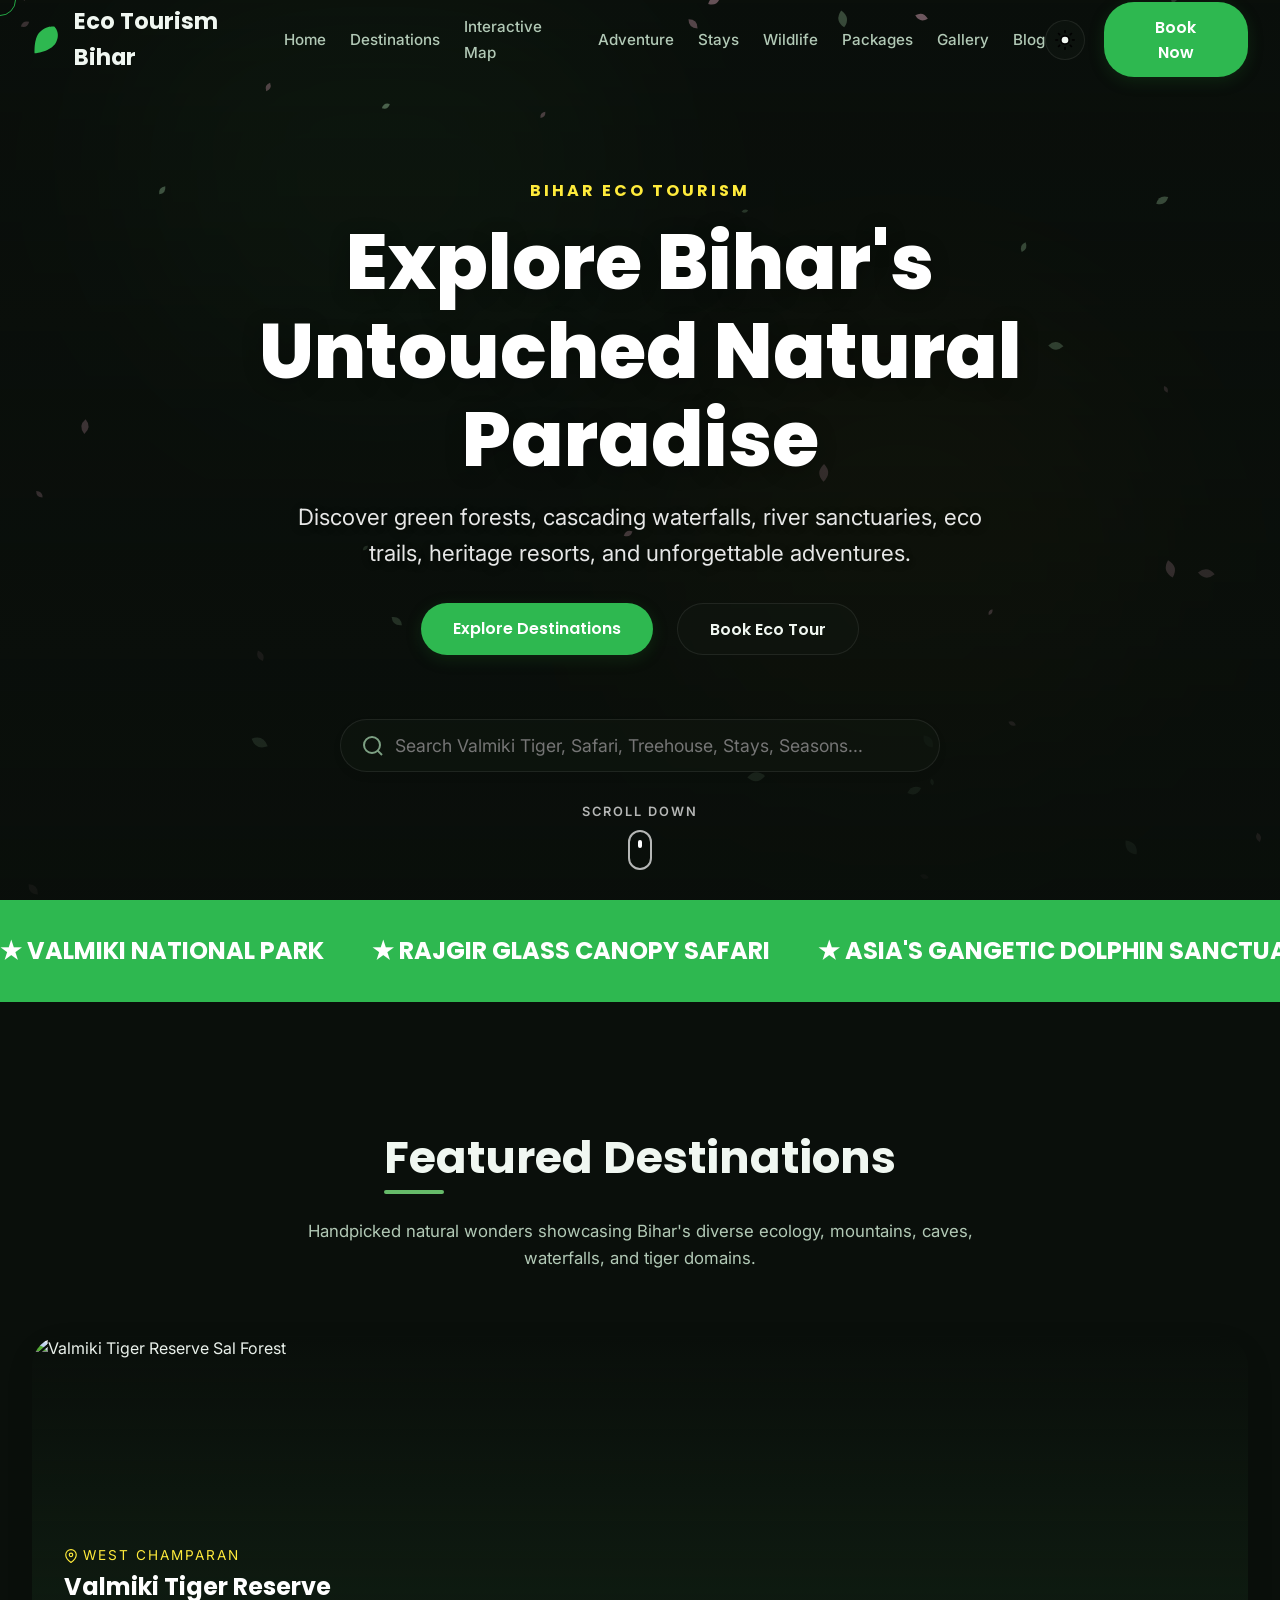
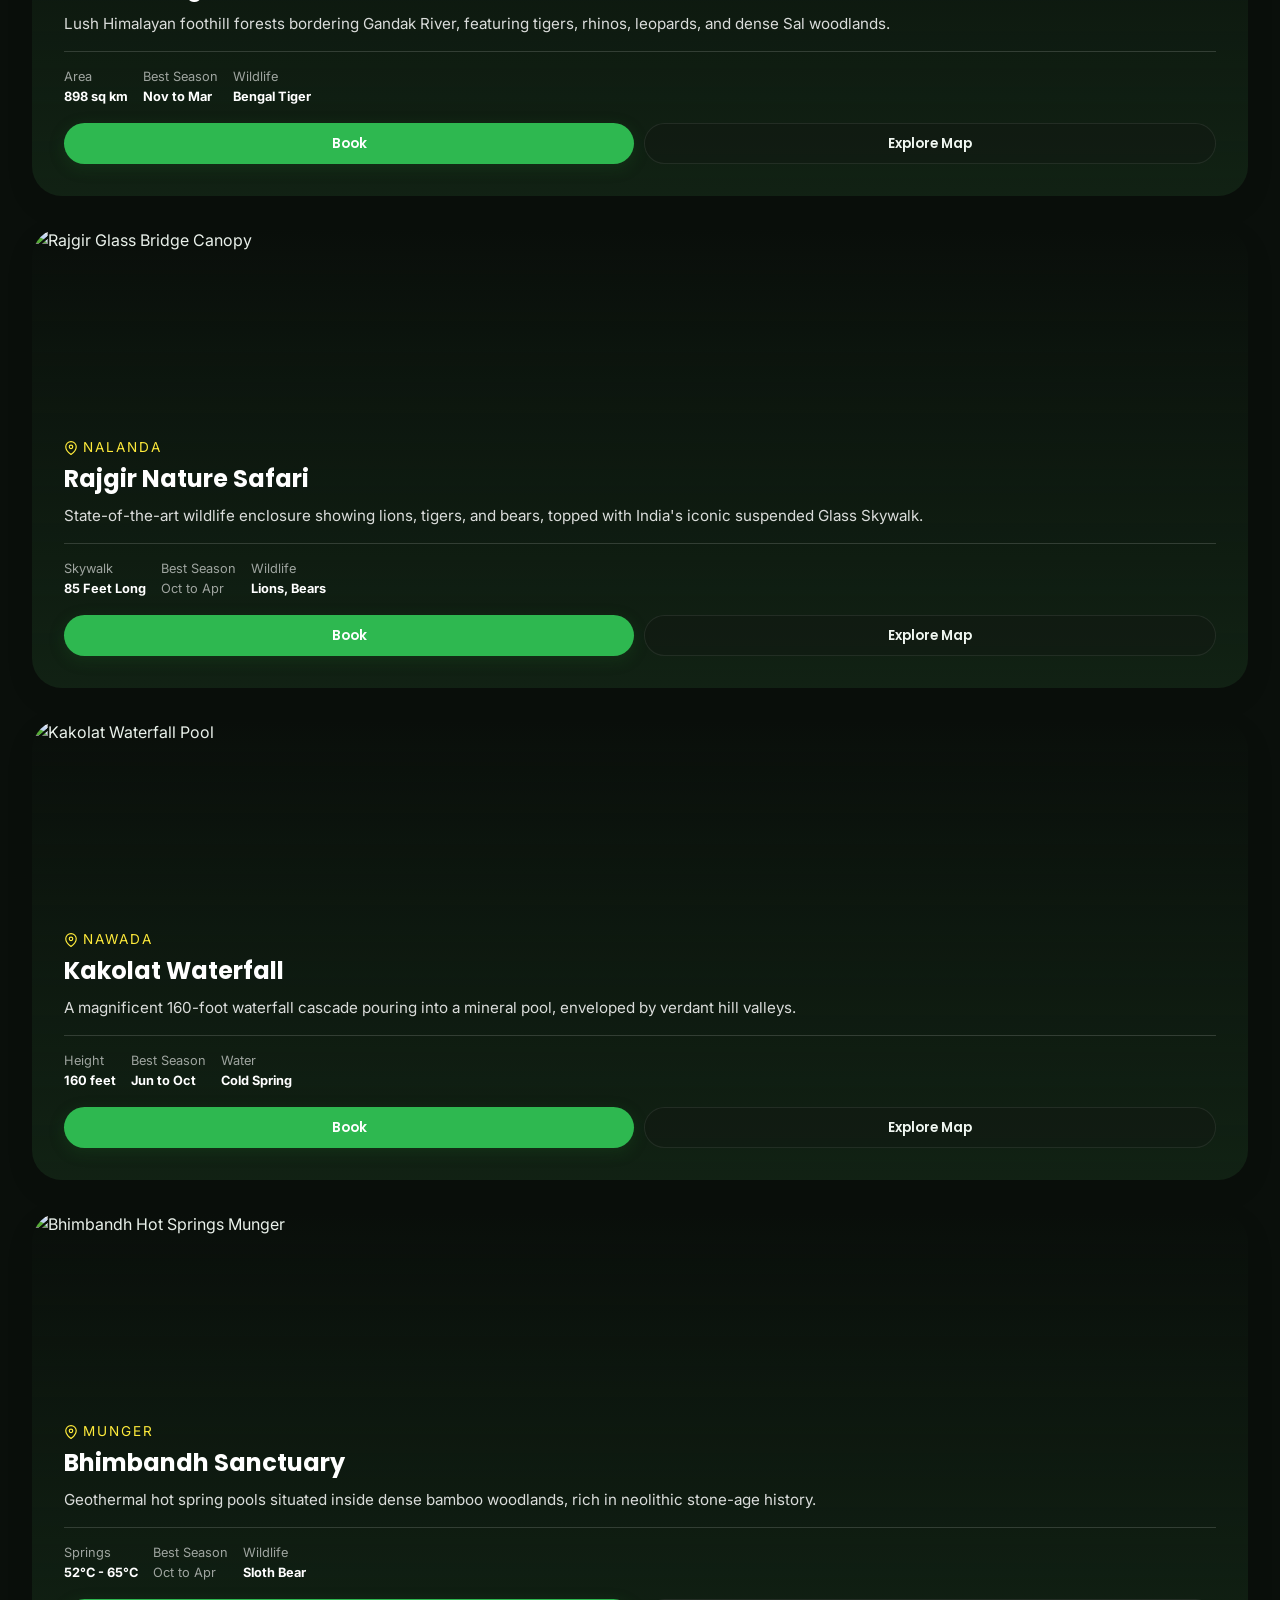
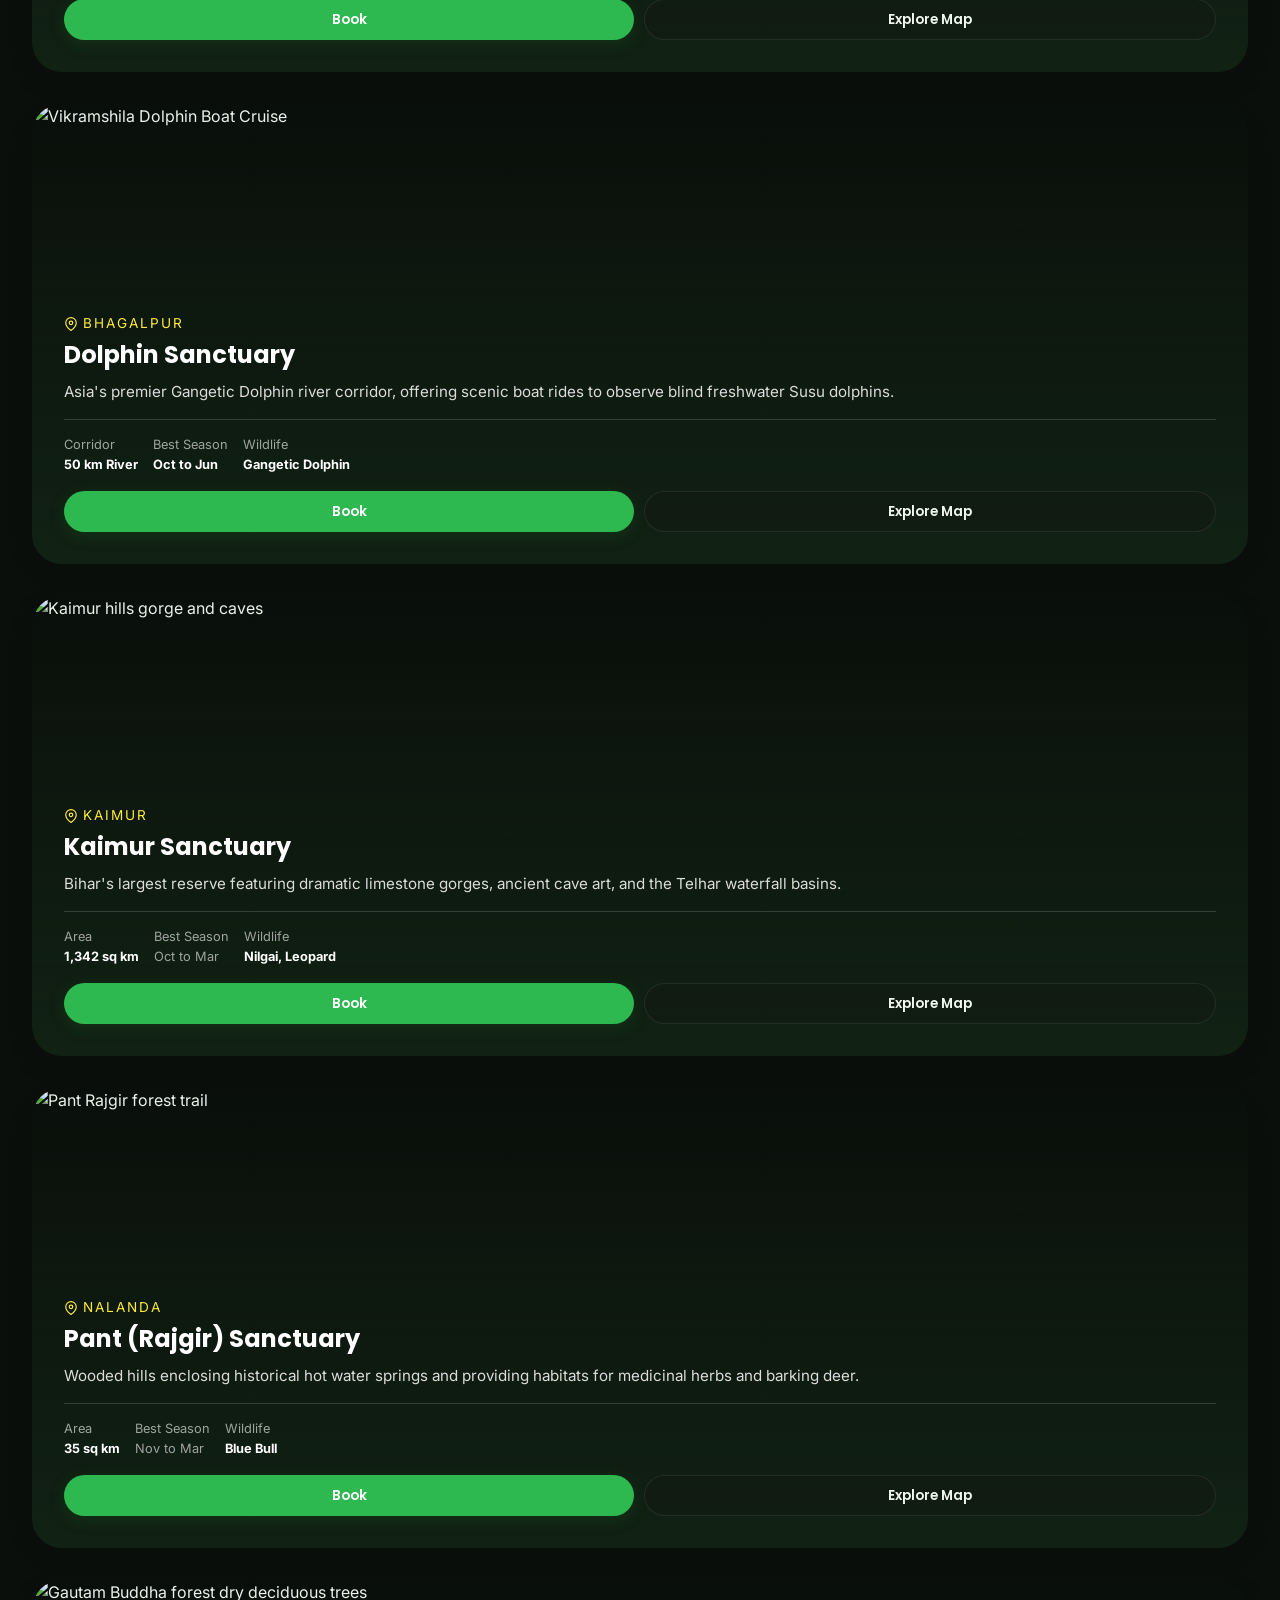
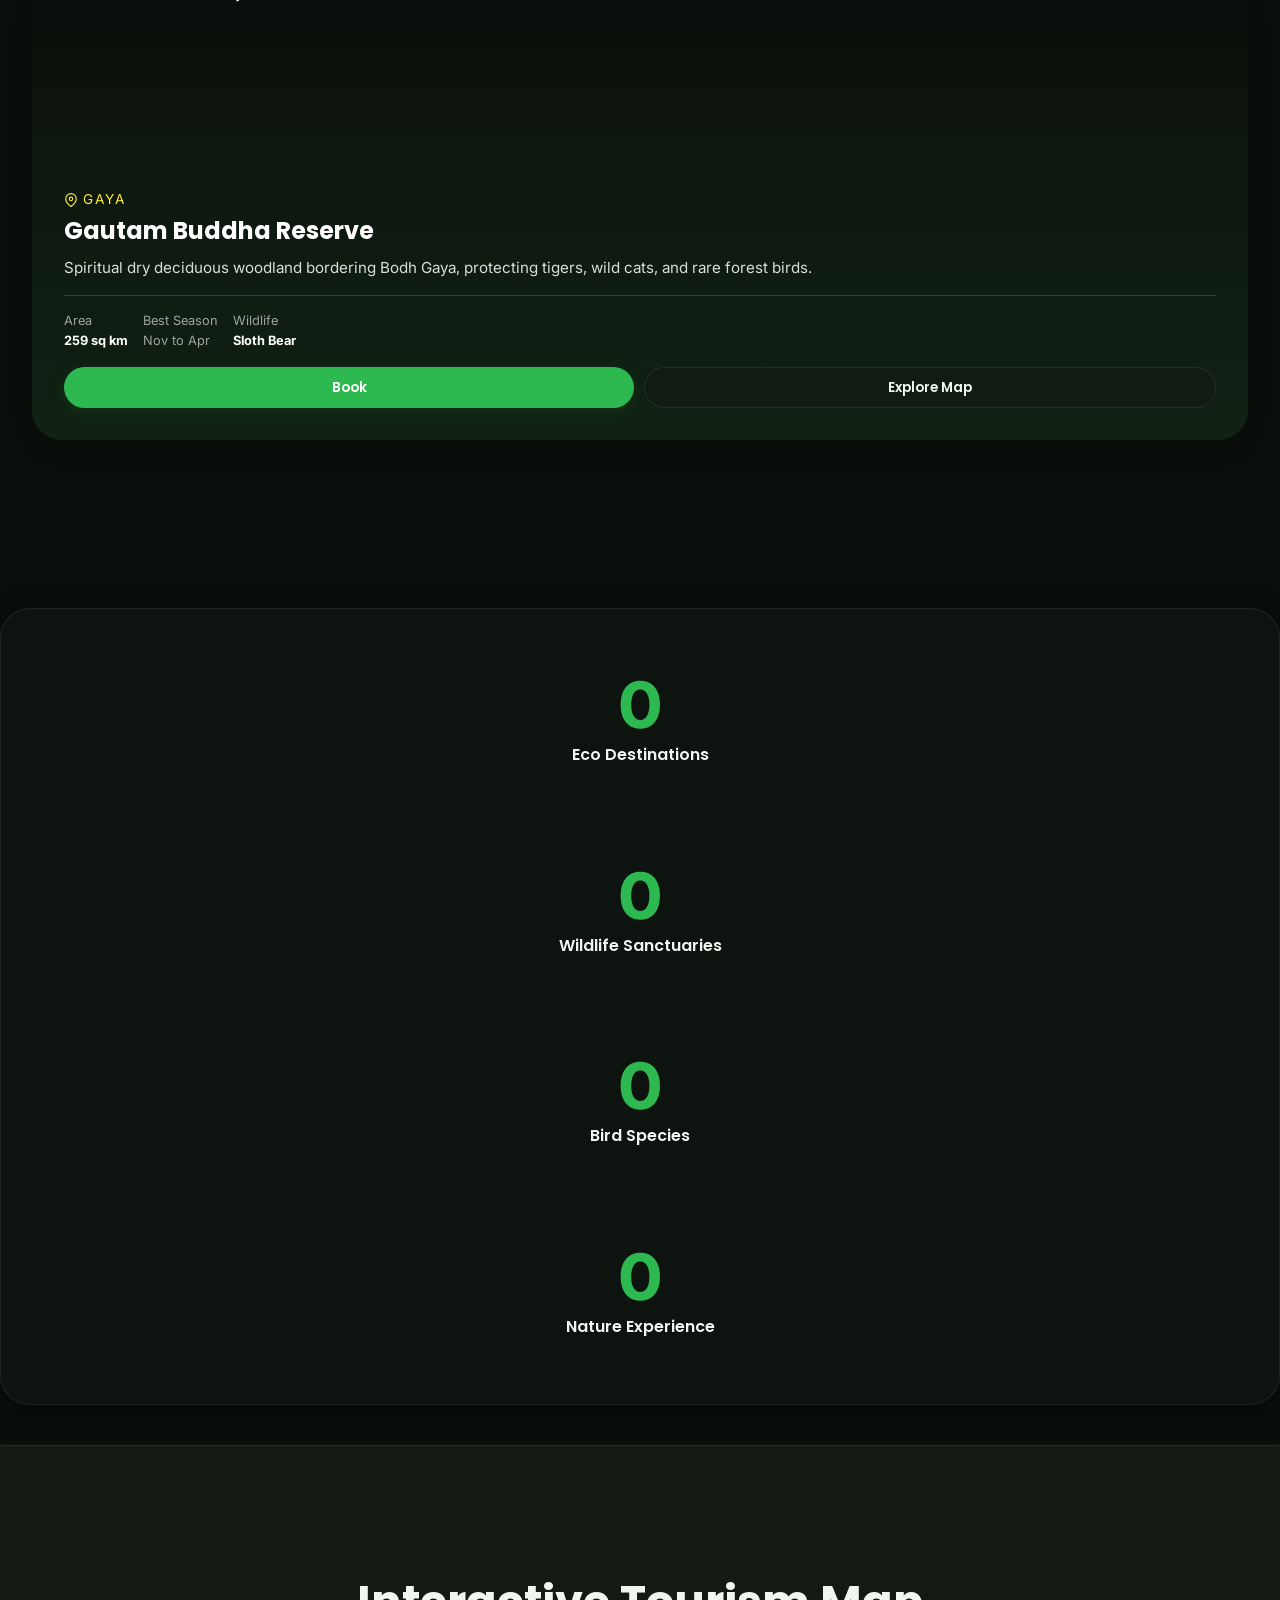
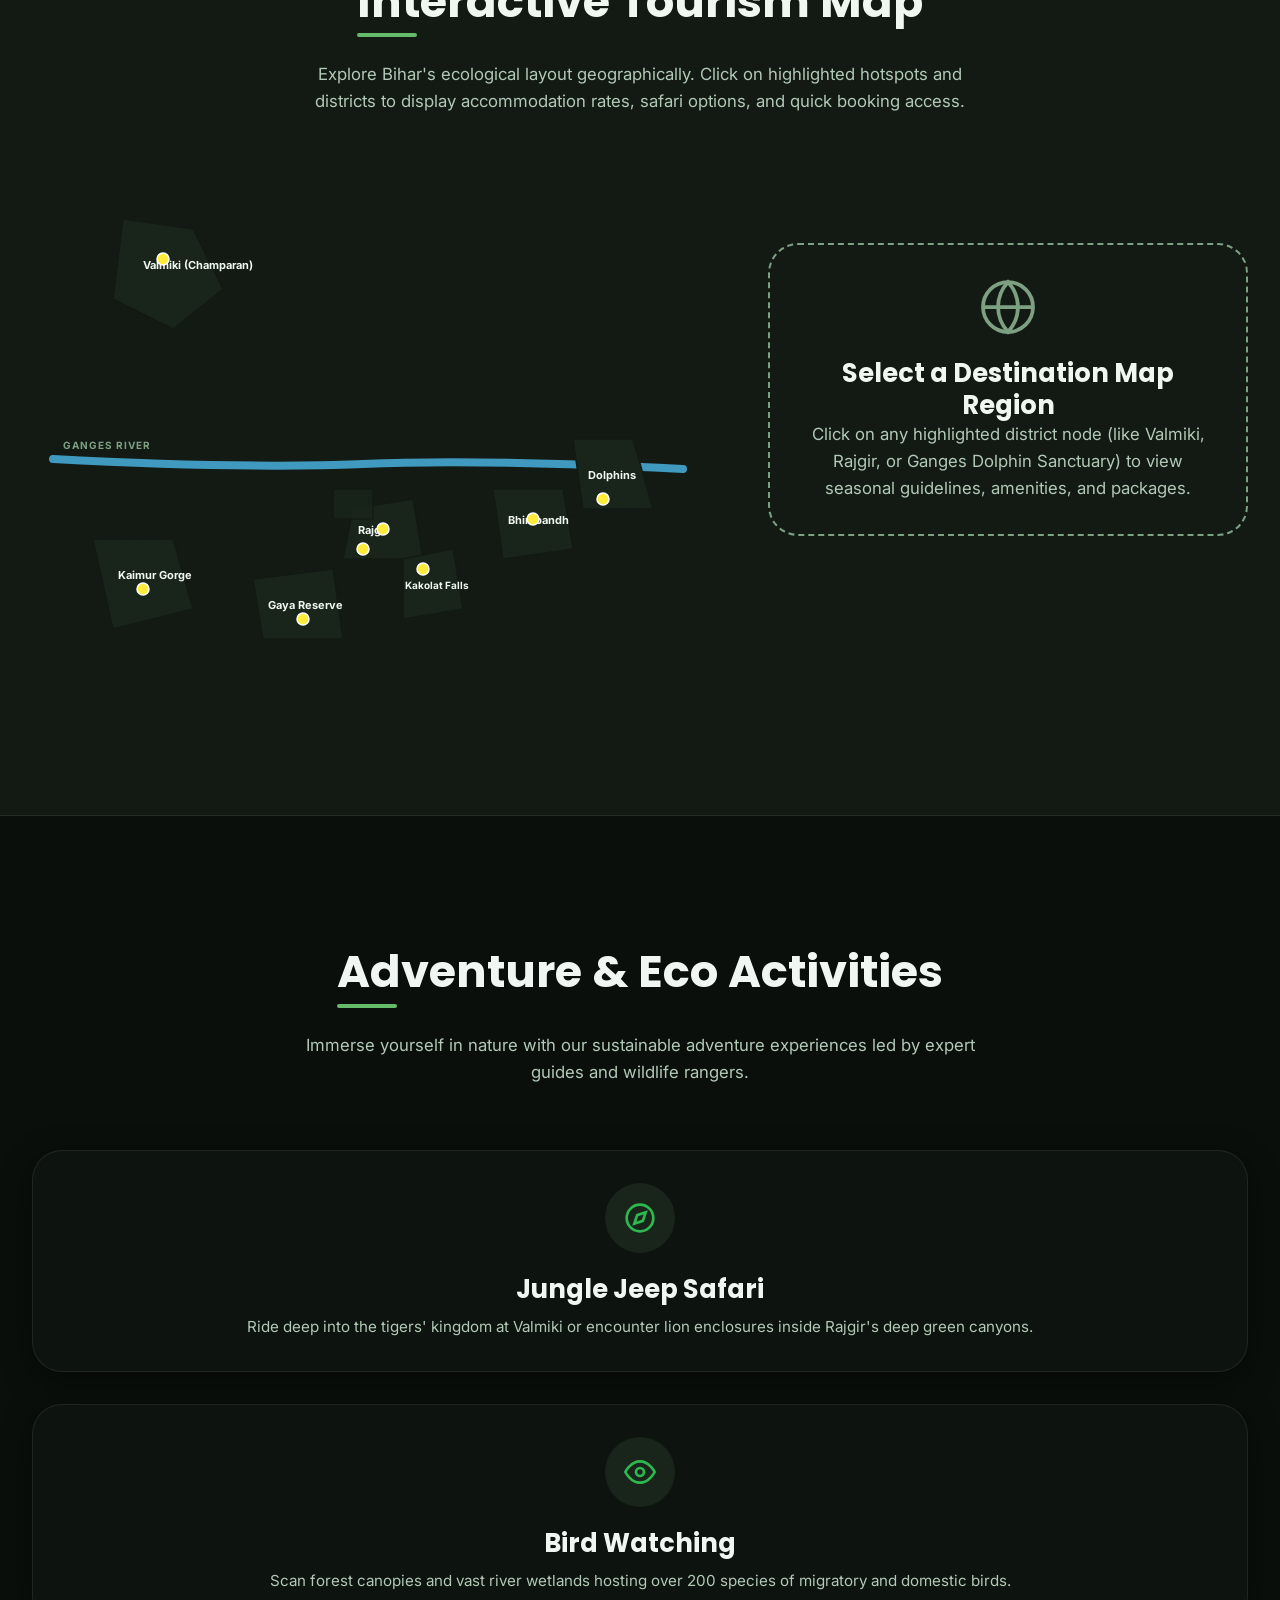
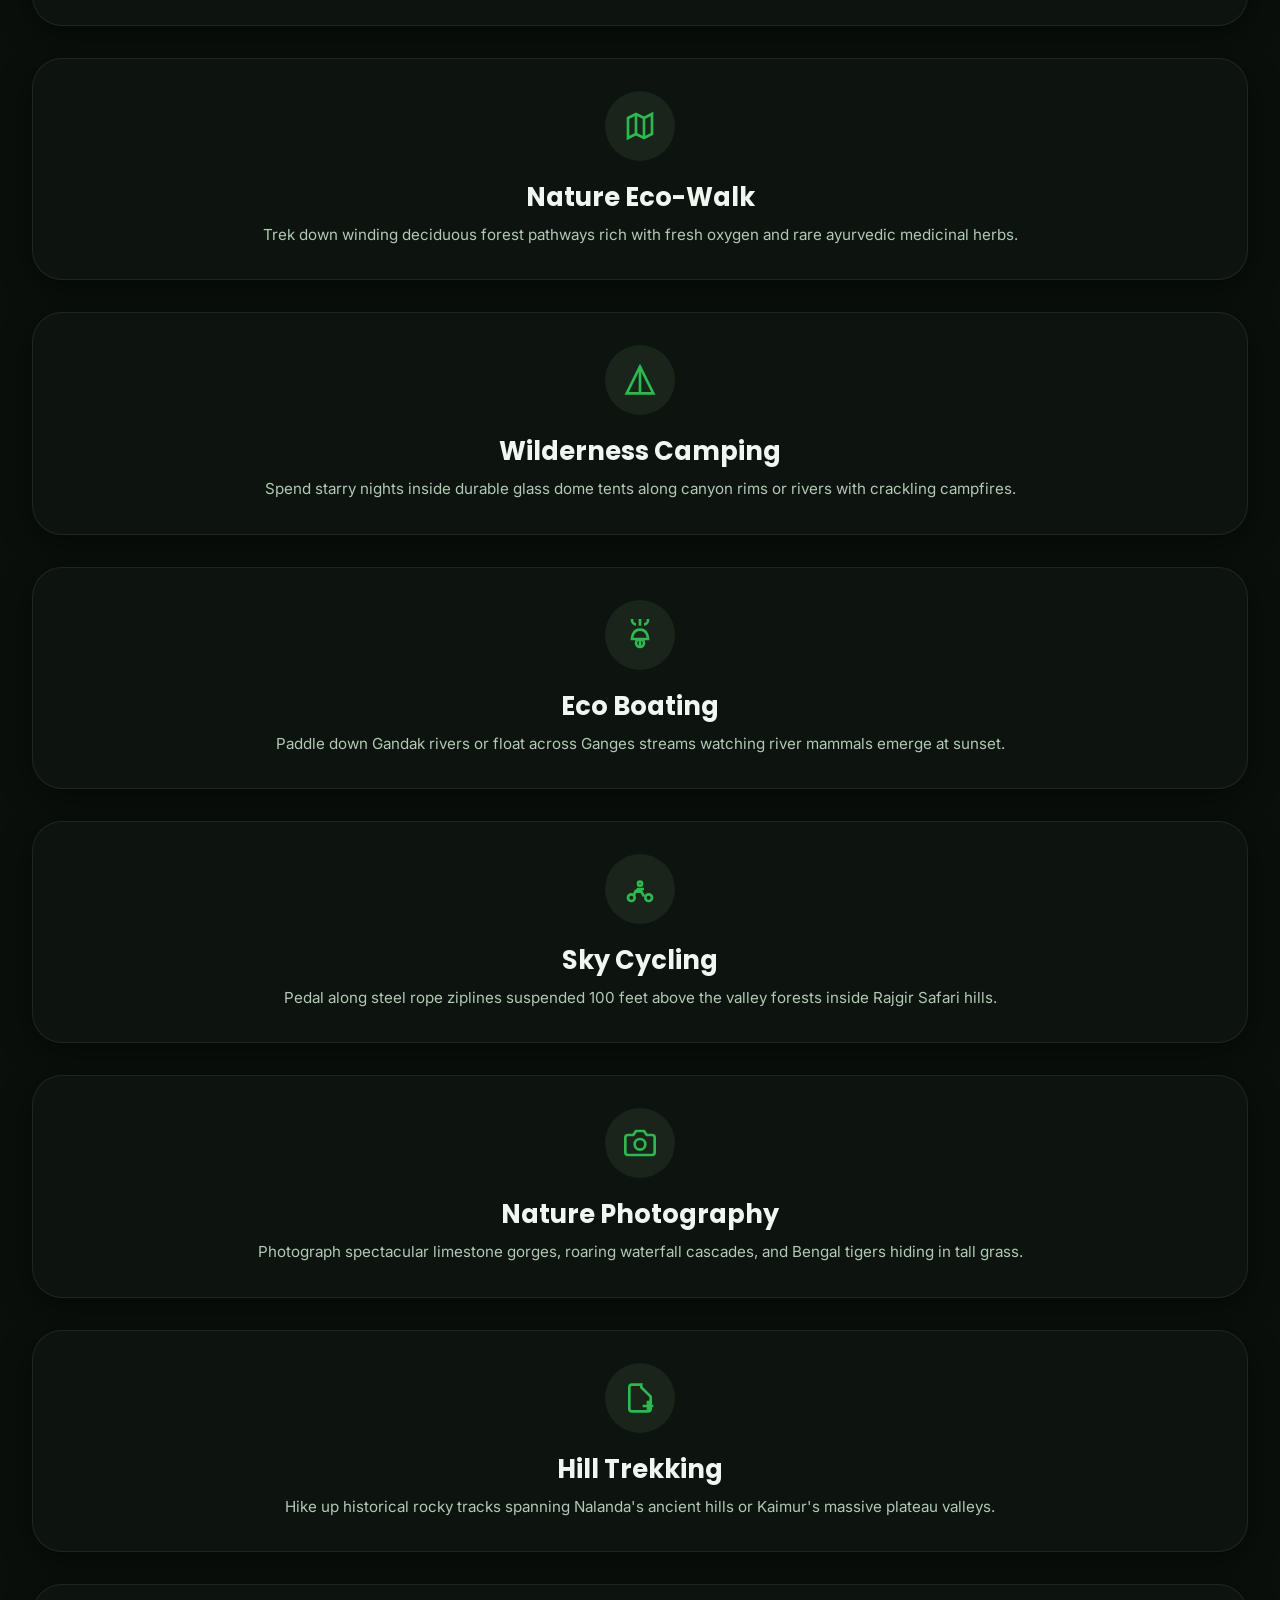
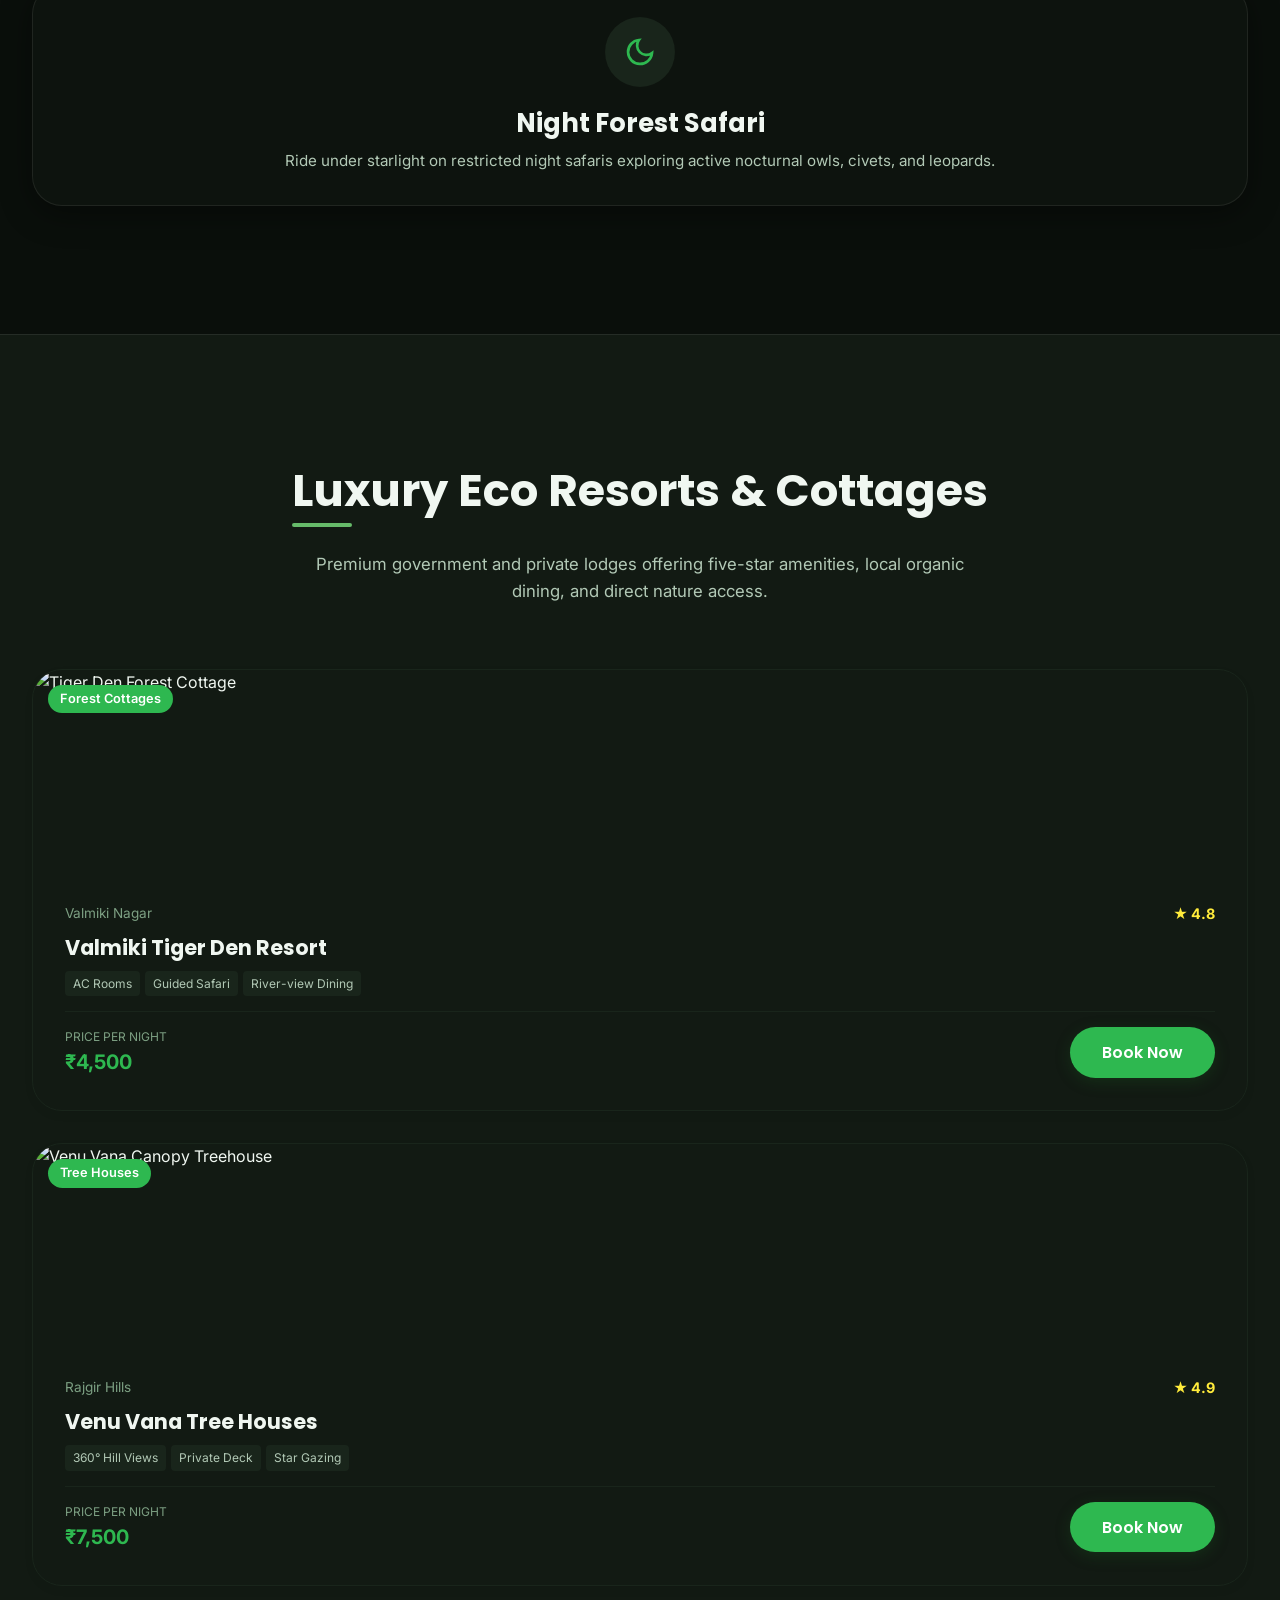
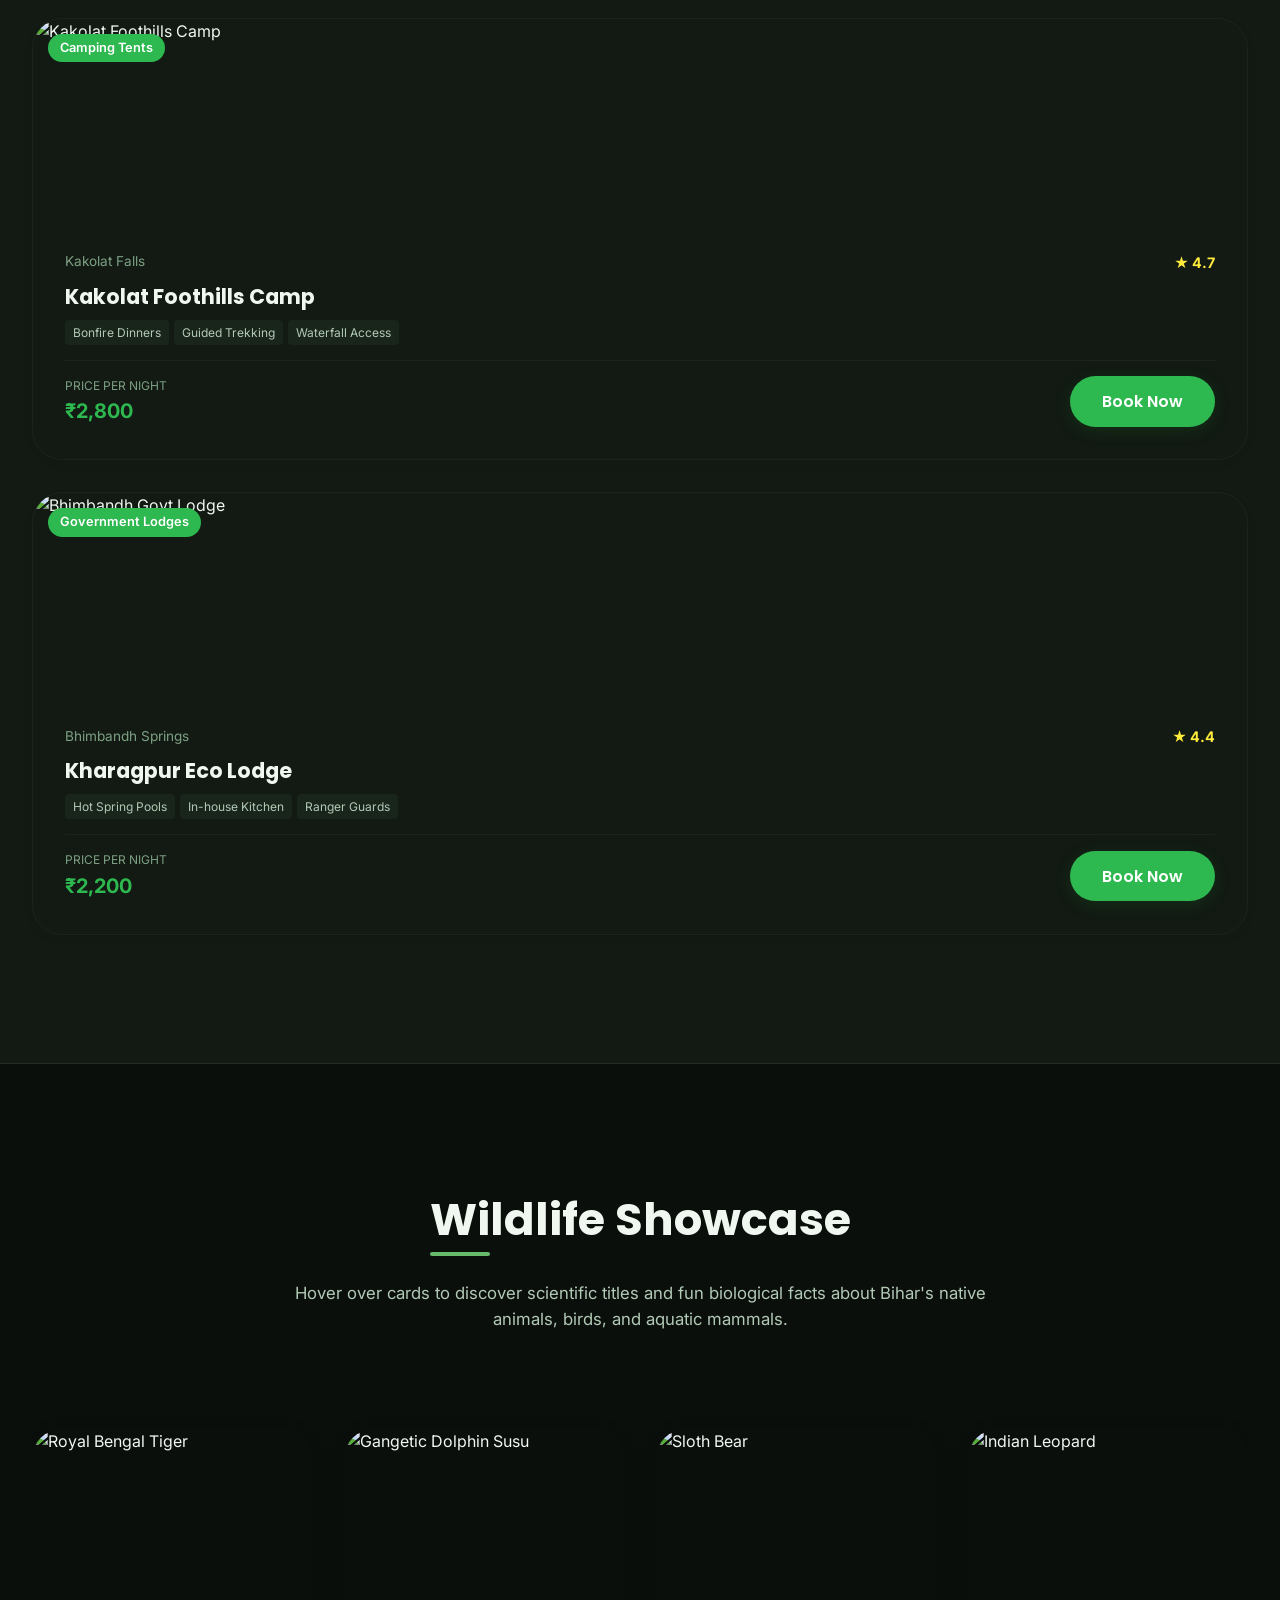
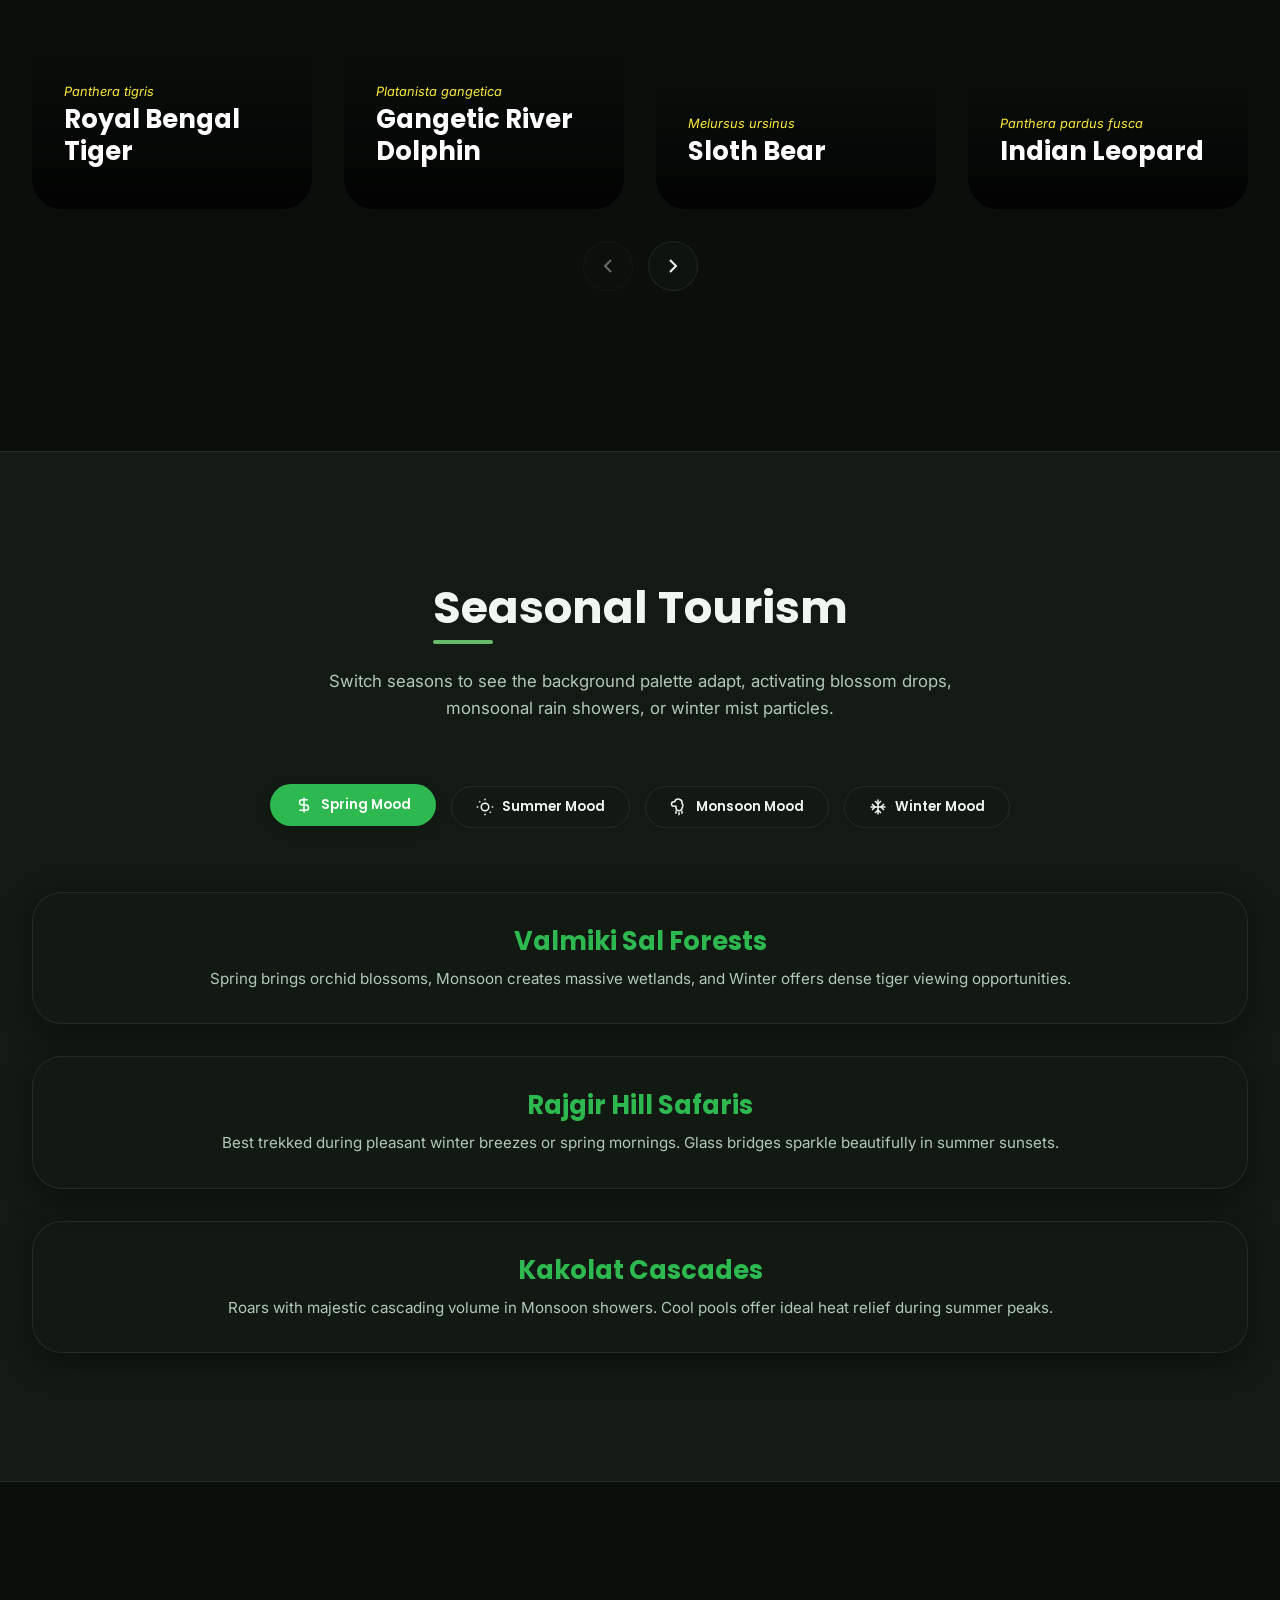
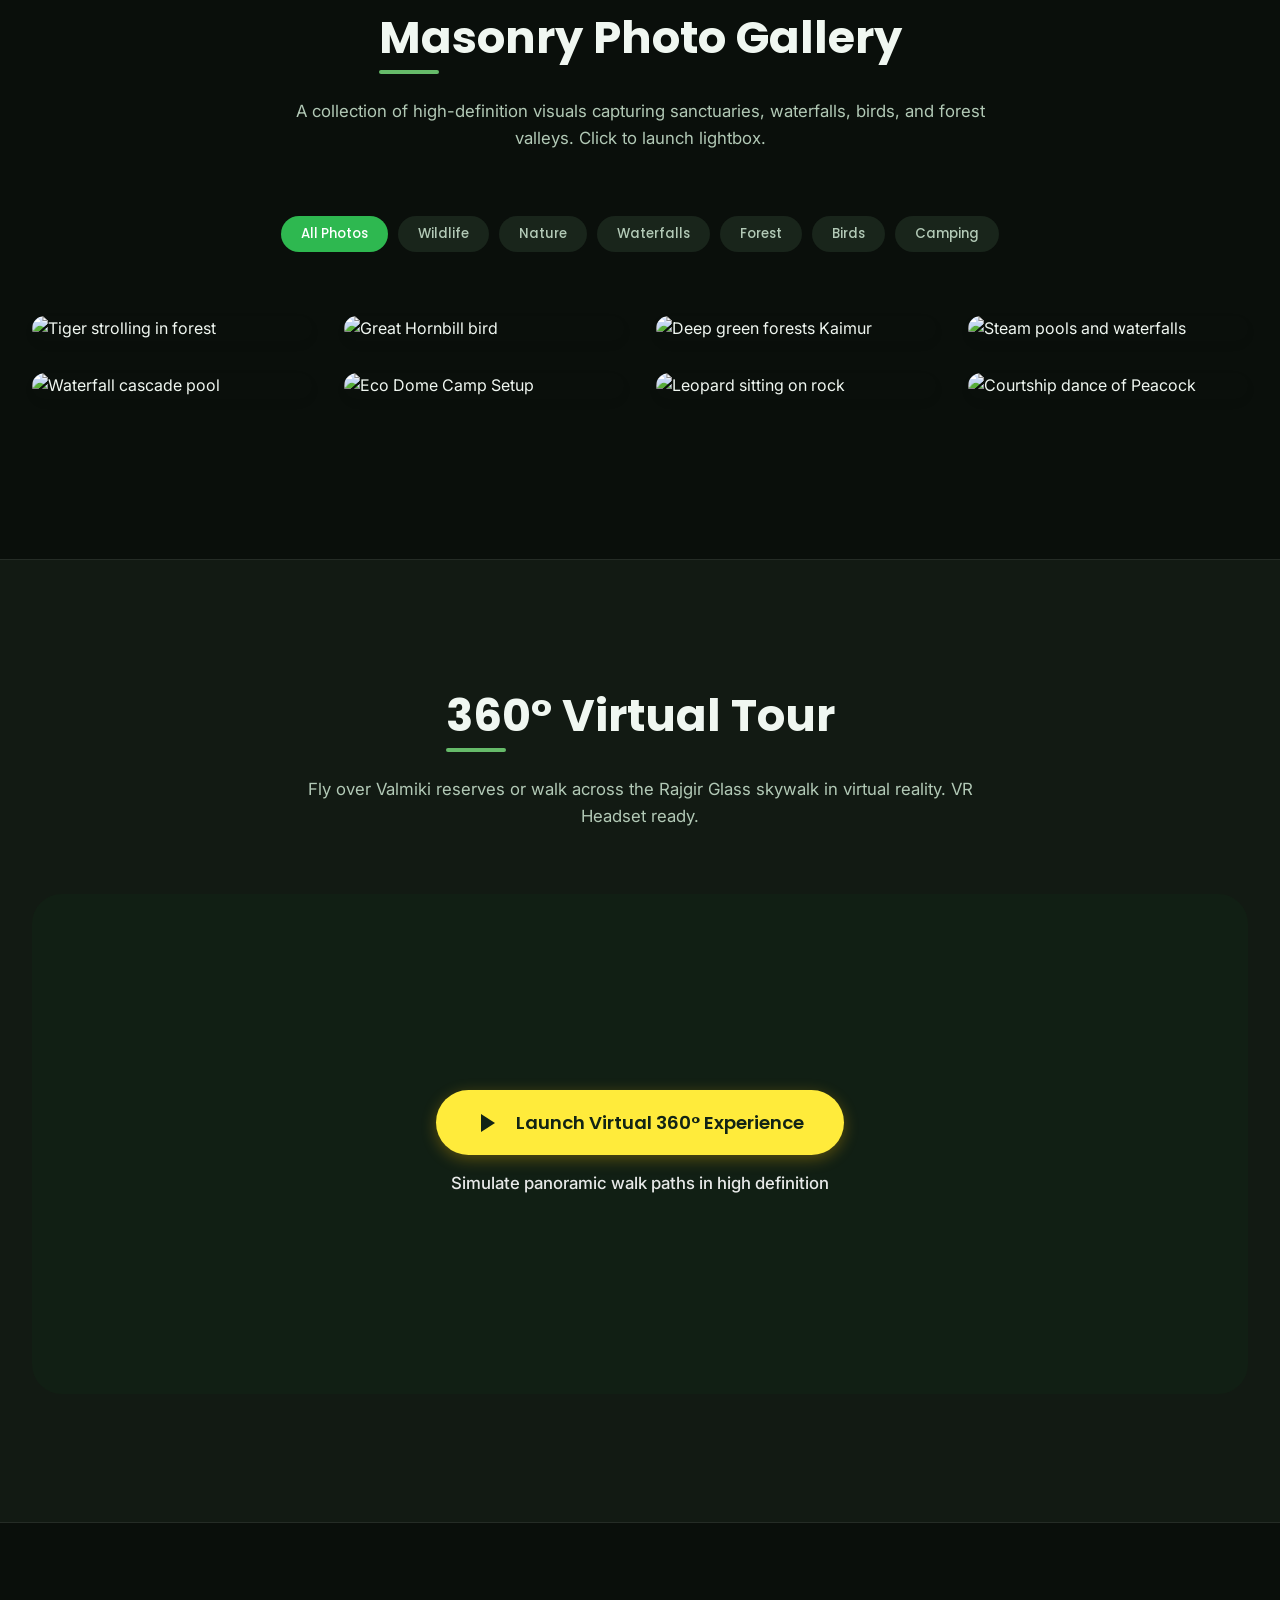
==== index.html @ e2326b32 "Initial commit of Bihar Eco Tourism website" ====
<!DOCTYPE html>
<html lang="en" data-theme="dark" data-season="spring">
<head>
  <meta charset="UTF-8">
  <meta name="viewport" content="width=device-width, initial-scale=1.0">
  
  <!-- SEO Meta Tags -->
  <title>Bihar Eco Tourism | Experience Nature. Preserve Heritage.</title>
  <meta name="description" content="Discover Bihar's rich forests, waterfalls, wetlands, and sanctuaries. Plan a premium eco-adventure to Valmiki Tiger Reserve, Rajgir Glass Skywalk, and Vikramshila Dolphin Sanctuary.">
  <meta name="keywords" content="Bihar Eco Tourism, Valmiki Tiger Reserve, Rajgir Glass Bridge, Kakolat Waterfall, Vikramshila Dolphin, Bihar Tourism, Wildlife Bihar">
  <meta name="author" content="Bihar Eco Tourism Development Board">
  
  <!-- Open Graph / Social Media -->
  <meta property="og:type" content="website">
  <meta property="og:title" content="Bihar Eco Tourism | Experience Nature. Preserve Heritage.">
  <meta property="og:description" content="Embark on a luxury sustainable adventure through Valmiki forests, Rajgir safaris, and Ganges dolphin cruises.">
  <meta property="og:image" content="https://images.unsplash.com/photo-1615959189197-48400ad77f5c?auto=format&fit=crop&q=80&w=1200">
  
  <!-- Stylesheets -->
  <link rel="stylesheet" href="css/variables.css">
  <link rel="stylesheet" href="css/styles.css">
  <link rel="stylesheet" href="css/components.css">
  <link rel="stylesheet" href="css/animations.css">
</head>
<body>

  <!-- Custom Cursor Follower -->
  <div class="custom-cursor-follower" id="cursor-follower"></div>

  <!-- Falling Leaves Particle Layer -->
  <div class="leaves-animation-container" id="leaves-container"></div>

  <!-- Seasonal Particle Canvas -->
  <canvas id="seasonal-canvas" style="position:fixed; top:0; left:0; width:100%; height:100%; pointer-events:none; z-index:1;"></canvas>

  <!-- --- STICKY NAVIGATION --- -->
  <nav class="navbar" id="navbar" aria-label="Main Navigation">
    <div class="container">
      <a href="#" class="nav-logo">
        <!-- SVG Leaf Icon -->
        <svg viewBox="0 0 24 24" xmlns="http://www.w3.org/2000/svg">
          <path d="M2 22s12-1 16-8c4-7-1-12-1-12S12 1 7 5C1 9 2 22 2 22z"/>
          <path d="M12 12l-5 5"/>
        </svg>
        <span>Eco Tourism Bihar</span>
      </a>

      <ul class="nav-menu" id="nav-menu">
        <li class="nav-item"><a href="#">Home</a></li>
        <li class="nav-item"><a href="#destinations">Destinations</a></li>
        <li class="nav-item"><a href="#map-section">Interactive Map</a></li>
        <li class="nav-item"><a href="#adventure">Adventure</a></li>
        <li class="nav-item"><a href="#stays">Stays</a></li>
        <li class="nav-item"><a href="#wildlife">Wildlife</a></li>
        <li class="nav-item"><a href="#packages">Packages</a></li>
        <li class="nav-item"><a href="#gallery">Gallery</a></li>
        <li class="nav-item"><a href="#blog">Blog</a></li>
      </ul>

      <div class="nav-actions">
        <!-- Dark/Light Theme Button -->
        <button class="theme-toggle" id="theme-toggle" aria-label="Toggle dark/light mode">
          <svg viewBox="0 0 24 24" width="20" height="20" stroke="currentColor" stroke-width="2" fill="none"></svg>
        </button>
        <!-- Book Now CTA -->
        <button class="btn btn-primary book-cta" id="nav-book-btn">Book Now</button>

        <!-- Mobile hamburger -->
        <button class="menu-toggle" id="menu-toggle" aria-label="Toggle navigation menu">
          <span></span>
          <span></span>
          <span></span>
        </button>
      </div>
    </div>
  </nav>

  <!-- --- HERO SECTION --- -->
  <header class="hero" id="home">
    <div class="hero-video-container">
      <!-- Looping cinematic nature video from Pexels as a premium backdrop -->
      <video autoplay muted loop playsinline poster="https://images.unsplash.com/photo-1441974231531-c6227db76b6e?auto=format&fit=crop&q=80&w=1920">
        <source src="https://player.vimeo.com/external/477113110.sd.mp4?s=d99dfc4465d6a2f7c00e12080a229a2c358f2ad6&profile_id=164&oauth2_token_id=57447761" type="video/mp4">
      </video>
    </div>
    
    <!-- Morphing Ambient Blobs -->
    <div class="blob-container">
      <div class="blob-shape blob-shape-1"></div>
      <div class="blob-shape blob-shape-2"></div>
    </div>

    <!-- Floating birds paths in sky -->
    <div class="birds-container">
      <div class="bird bird-1"></div>
      <div class="bird bird-2"></div>
      <div class="bird bird-3"></div>
    </div>

    <!-- Clouds Background -->
    <div class="hero-clouds"></div>

    <div class="hero-content">
      <span style="font-family: var(--font-headings); font-weight:700; color:var(--accent); letter-spacing:3px; text-transform:uppercase; display:block; margin-bottom:15px;" class="reveal-on-scroll">Bihar Eco Tourism</span>
      <h1 class="hero-headline reveal-on-scroll">Explore Bihar's Untouched Natural Paradise</h1>
      <p class="hero-subheading reveal-on-scroll">Discover green forests, cascading waterfalls, river sanctuaries, eco trails, heritage resorts, and unforgettable adventures.</p>
      
      <div class="hero-ctas reveal-on-scroll">
        <a href="#destinations" class="btn btn-primary">Explore Destinations</a>
        <button class="btn btn-secondary book-cta">Book Eco Tour</button>
      </div>

      <!-- AI Search Input inside Hero -->
      <div class="search-container reveal-on-scroll" style="margin-top: 40px;">
        <div class="search-input-box">
          <svg viewBox="0 0 24 24"><circle cx="11" cy="11" r="8"></circle><line x1="21" y1="21" x2="16.65" y2="16.65"></line></svg>
          <input type="text" id="search-input" placeholder="Search Valmiki Tiger, Safari, Treehouse, Stays, Seasons..." aria-label="Search destinations, wildlife, and stays">
        </div>
        <div class="search-suggestions" id="search-suggestions" role="listbox"></div>
      </div>
    </div>

    <div class="scroll-indicator" onclick="document.getElementById('destinations').scrollIntoView({behavior:'smooth'})">
      <span>Scroll Down</span>
      <div class="scroll-indicator-mouse"></div>
    </div>
  </header>

  <!-- --- PARTNERS & AWARDS TICKER (Infinite Marquee) --- -->
  <div class="marquee-wrapper">
    <div class="marquee-content">
      <span>★ Valmiki National Park</span>
      <span>★ Rajgir Glass Canopy Safari</span>
      <span>★ Asia's Gangetic Dolphin Sanctuary</span>
      <span>★ Kakolat Mineral Springs</span>
      <span>★ Sustainable Eco-Development Project</span>
      <span>★ National Wildlife Conservation Award</span>
      <span>★ Bihar Eco Tourism Board</span>
      <!-- Repeated for infinite scroll seamless effect -->
      <span>★ Valmiki National Park</span>
      <span>★ Rajgir Glass Canopy Safari</span>
      <span>★ Asia's Gangetic Dolphin Sanctuary</span>
      <span>★ Kakolat Mineral Springs</span>
      <span>★ Sustainable Eco-Development Project</span>
      <span>★ National Wildlife Conservation Award</span>
      <span>★ Bihar Eco Tourism Board</span>
    </div>
  </div>

  <!-- --- FEATURED DESTINATIONS --- -->
  <section id="destinations">
    <div class="container">
      <div class="section-header">
        <h2>Featured Destinations</h2>
        <p>Handpicked natural wonders showcasing Bihar's diverse ecology, mountains, caves, waterfalls, and tiger domains.</p>
      </div>

      <div class="destinations-grid">
        <!-- Valmiki Tiger Reserve -->
        <div class="dest-card reveal-on-scroll" id="dest-card-valmiki">
          <div class="dest-image-container">
            <img src="https://images.unsplash.com/photo-1615959189197-48400ad77f5c?auto=format&fit=crop&q=80&w=800" alt="Valmiki Tiger Reserve Sal Forest">
          </div>
          <div class="dest-overlay">
            <div class="dest-location">
              <svg viewBox="0 0 24 24" width="14" height="14" stroke="currentColor" stroke-width="2" fill="none"><path d="M21 10c0 7-9 13-9 13s-9-6-9-13a9 9 0 0 1 18 0z"></path><circle cx="12" cy="10" r="3"></circle></svg>
              <span>West Champaran</span>
            </div>
            <h3 class="dest-title">Valmiki Tiger Reserve</h3>
            <p class="dest-desc">Lush Himalayan foothill forests bordering Gandak River, featuring tigers, rhinos, leopards, and dense Sal woodlands.</p>
            <div class="dest-facts">
              <div class="dest-fact-item"><span>Area</span><strong>898 sq km</strong></div>
              <div class="dest-fact-item"><span>Best Season</span><strong>Nov to Mar</strong></div>
              <div class="dest-fact-item"><span>Wildlife</span><strong>Bengal Tiger</strong></div>
            </div>
            <div class="dest-actions">
              <button class="btn btn-primary book-cta" data-destination="valmiki">Book</button>
              <button class="btn btn-secondary" onclick="window.TourismMapInstance.selectLocation('valmiki')">Explore Map</button>
            </div>
          </div>
        </div>

        <!-- Rajgir Safari -->
        <div class="dest-card reveal-on-scroll" id="dest-card-rajgir">
          <div class="dest-image-container">
            <img src="https://images.unsplash.com/photo-1542314831-068cd1dbfeeb?auto=format&fit=crop&q=80&w=800" alt="Rajgir Glass Bridge Canopy">
          </div>
          <div class="dest-overlay">
            <div class="dest-location">
              <svg viewBox="0 0 24 24" width="14" height="14" stroke="currentColor" stroke-width="2" fill="none"><path d="M21 10c0 7-9 13-9 13s-9-6-9-13a9 9 0 0 1 18 0z"></path><circle cx="12" cy="10" r="3"></circle></svg>
              <span>Nalanda</span>
            </div>
            <h3 class="dest-title">Rajgir Nature Safari</h3>
            <p class="dest-desc">State-of-the-art wildlife enclosure showing lions, tigers, and bears, topped with India's iconic suspended Glass Skywalk.</p>
            <div class="dest-facts">
              <div class="dest-fact-item"><span>Skywalk</span><strong>85 Feet Long</strong></div>
              <div class="dest-fact-item"><span>Best Season</span><span>Oct to Apr</span></div>
              <div class="dest-fact-item"><span>Wildlife</span><strong>Lions, Bears</strong></div>
            </div>
            <div class="dest-actions">
              <button class="btn btn-primary book-cta" data-destination="rajgir">Book</button>
              <button class="btn btn-secondary" onclick="window.TourismMapInstance.selectLocation('rajgir')">Explore Map</button>
            </div>
          </div>
        </div>

        <!-- Kakolat Waterfall -->
        <div class="dest-card reveal-on-scroll" id="dest-card-kakolat">
          <div class="dest-image-container">
            <img src="https://images.unsplash.com/photo-1470071459604-3b5ec3a7fe05?auto=format&fit=crop&q=80&w=800" alt="Kakolat Waterfall Pool">
          </div>
          <div class="dest-overlay">
            <div class="dest-location">
              <svg viewBox="0 0 24 24" width="14" height="14" stroke="currentColor" stroke-width="2" fill="none"><path d="M21 10c0 7-9 13-9 13s-9-6-9-13a9 9 0 0 1 18 0z"></path><circle cx="12" cy="10" r="3"></circle></svg>
              <span>Nawada</span>
            </div>
            <h3 class="dest-title">Kakolat Waterfall</h3>
            <p class="dest-desc">A magnificent 160-foot waterfall cascade pouring into a mineral pool, enveloped by verdant hill valleys.</p>
            <div class="dest-facts">
              <div class="dest-fact-item"><span>Height</span><strong>160 feet</strong></div>
              <div class="dest-fact-item"><span>Best Season</span><strong>Jun to Oct</strong></div>
              <div class="dest-fact-item"><span>Water</span><strong>Cold Spring</strong></div>
            </div>
            <div class="dest-actions">
              <button class="btn btn-primary book-cta" data-destination="kakolat">Book</button>
              <button class="btn btn-secondary" onclick="window.TourismMapInstance.selectLocation('kakolat')">Explore Map</button>
            </div>
          </div>
        </div>

        <!-- Bhimbandh -->
        <div class="dest-card reveal-on-scroll" id="dest-card-bhimbandh">
          <div class="dest-image-container">
            <img src="https://images.unsplash.com/photo-1507525428034-b723cf961d3e?auto=format&fit=crop&q=80&w=800" alt="Bhimbandh Hot Springs Munger">
          </div>
          <div class="dest-overlay">
            <div class="dest-location">
              <svg viewBox="0 0 24 24" width="14" height="14" stroke="currentColor" stroke-width="2" fill="none"><path d="M21 10c0 7-9 13-9 13s-9-6-9-13a9 9 0 0 1 18 0z"></path><circle cx="12" cy="10" r="3"></circle></svg>
              <span>Munger</span>
            </div>
            <h3 class="dest-title">Bhimbandh Sanctuary</h3>
            <p class="dest-desc">Geothermal hot spring pools situated inside dense bamboo woodlands, rich in neolithic stone-age history.</p>
            <div class="dest-facts">
              <div class="dest-fact-item"><span>Springs</span><strong>52°C - 65°C</strong></div>
              <div class="dest-fact-item"><span>Best Season</span><span>Oct to Apr</span></div>
              <div class="dest-fact-item"><span>Wildlife</span><strong>Sloth Bear</strong></div>
            </div>
            <div class="dest-actions">
              <button class="btn btn-primary book-cta" data-destination="bhimbandh">Book</button>
              <button class="btn btn-secondary" onclick="window.TourismMapInstance.selectLocation('bhimbandh')">Explore Map</button>
            </div>
          </div>
        </div>

        <!-- Vikramshila Dolphin -->
        <div class="dest-card reveal-on-scroll" id="dest-card-vikramshila">
          <div class="dest-image-container">
            <img src="https://images.unsplash.com/photo-1570473541596-23797500c501?auto=format&fit=crop&q=80&w=800" alt="Vikramshila Dolphin Boat Cruise">
          </div>
          <div class="dest-overlay">
            <div class="dest-location">
              <svg viewBox="0 0 24 24" width="14" height="14" stroke="currentColor" stroke-width="2" fill="none"><path d="M21 10c0 7-9 13-9 13s-9-6-9-13a9 9 0 0 1 18 0z"></path><circle cx="12" cy="10" r="3"></circle></svg>
              <span>Bhagalpur</span>
            </div>
            <h3 class="dest-title">Dolphin Sanctuary</h3>
            <p class="dest-desc">Asia's premier Gangetic Dolphin river corridor, offering scenic boat rides to observe blind freshwater Susu dolphins.</p>
            <div class="dest-facts">
              <div class="dest-fact-item"><span>Corridor</span><strong>50 km River</strong></div>
              <div class="dest-fact-item"><span>Best Season</span><strong>Oct to Jun</strong></div>
              <div class="dest-fact-item"><span>Wildlife</span><strong>Gangetic Dolphin</strong></div>
            </div>
            <div class="dest-actions">
              <button class="btn btn-primary book-cta" data-destination="vikramshila">Book</button>
              <button class="btn btn-secondary" onclick="window.TourismMapInstance.selectLocation('vikramshila')">Explore Map</button>
            </div>
          </div>
        </div>

        <!-- Kaimur Wildlife Sanctuary -->
        <div class="dest-card reveal-on-scroll" id="dest-card-kaimur">
          <div class="dest-image-container">
            <img src="https://images.unsplash.com/photo-1441974231531-c6227db76b6e?auto=format&fit=crop&q=80&w=800" alt="Kaimur hills gorge and caves">
          </div>
          <div class="dest-overlay">
            <div class="dest-location">
              <svg viewBox="0 0 24 24" width="14" height="14" stroke="currentColor" stroke-width="2" fill="none"><path d="M21 10c0 7-9 13-9 13s-9-6-9-13a9 9 0 0 1 18 0z"></path><circle cx="12" cy="10" r="3"></circle></svg>
              <span>Kaimur</span>
            </div>
            <h3 class="dest-title">Kaimur Sanctuary</h3>
            <p class="dest-desc">Bihar's largest reserve featuring dramatic limestone gorges, ancient cave art, and the Telhar waterfall basins.</p>
            <div class="dest-facts">
              <div class="dest-fact-item"><span>Area</span><strong>1,342 sq km</strong></div>
              <div class="dest-fact-item"><span>Best Season</span><span>Oct to Mar</span></div>
              <div class="dest-fact-item"><span>Wildlife</span><strong>Nilgai, Leopard</strong></div>
            </div>
            <div class="dest-actions">
              <button class="btn btn-primary book-cta" data-destination="kaimur">Book</button>
              <button class="btn btn-secondary" onclick="window.TourismMapInstance.selectLocation('kaimur')">Explore Map</button>
            </div>
          </div>
        </div>

        <!-- Pant Wildlife Sanctuary -->
        <div class="dest-card reveal-on-scroll" id="dest-card-pant">
          <div class="dest-image-container">
            <img src="https://images.unsplash.com/photo-1447752875215-b2761acb3c5d?auto=format&fit=crop&q=80&w=800" alt="Pant Rajgir forest trail">
          </div>
          <div class="dest-overlay">
            <div class="dest-location">
              <svg viewBox="0 0 24 24" width="14" height="14" stroke="currentColor" stroke-width="2" fill="none"><path d="M21 10c0 7-9 13-9 13s-9-6-9-13a9 9 0 0 1 18 0z"></path><circle cx="12" cy="10" r="3"></circle></svg>
              <span>Nalanda</span>
            </div>
            <h3 class="dest-title">Pant (Rajgir) Sanctuary</h3>
            <p class="dest-desc">Wooded hills enclosing historical hot water springs and providing habitats for medicinal herbs and barking deer.</p>
            <div class="dest-facts">
              <div class="dest-fact-item"><span>Area</span><strong>35 sq km</strong></div>
              <div class="dest-fact-item"><span>Best Season</span><span>Nov to Mar</span></div>
              <div class="dest-fact-item"><span>Wildlife</span><strong>Blue Bull</strong></div>
            </div>
            <div class="dest-actions">
              <button class="btn btn-primary book-cta" data-destination="pant">Book</button>
              <button class="btn btn-secondary" onclick="window.TourismMapInstance.selectLocation('pant')">Explore Map</button>
            </div>
          </div>
        </div>

        <!-- Gautam Buddha Sanctuary -->
        <div class="dest-card reveal-on-scroll" id="dest-card-gautam_buddha">
          <div class="dest-image-container">
            <img src="https://images.unsplash.com/photo-1502082553048-f009c37129b9?auto=format&fit=crop&q=80&w=800" alt="Gautam Buddha forest dry deciduous trees">
          </div>
          <div class="dest-overlay">
            <div class="dest-location">
              <svg viewBox="0 0 24 24" width="14" height="14" stroke="currentColor" stroke-width="2" fill="none"><path d="M21 10c0 7-9 13-9 13s-9-6-9-13a9 9 0 0 1 18 0z"></path><circle cx="12" cy="10" r="3"></circle></svg>
              <span>Gaya</span>
            </div>
            <h3 class="dest-title">Gautam Buddha Reserve</h3>
            <p class="dest-desc">Spiritual dry deciduous woodland bordering Bodh Gaya, protecting tigers, wild cats, and rare forest birds.</p>
            <div class="dest-facts">
              <div class="dest-fact-item"><span>Area</span><strong>259 sq km</strong></div>
              <div class="dest-fact-item"><span>Best Season</span><span>Nov to Apr</span></div>
              <div class="dest-fact-item"><span>Wildlife</span><strong>Sloth Bear</strong></div>
            </div>
            <div class="dest-actions">
              <button class="btn btn-primary book-cta" data-destination="gautam_buddha">Book</button>
              <button class="btn btn-secondary" onclick="window.TourismMapInstance.selectLocation('gautam_buddha')">Explore Map</button>
            </div>
          </div>
        </div>
      </div>
    </div>
  </section>

  <!-- --- STATISTICS SECTION (WHY VISIT BIHAR) --- -->
  <section class="glass-panel" style="margin: 40px auto; max-width:1300px; border-radius: var(--radius-xl);">
    <div class="container">
      <div class="stats-banner">
        <div class="stat-item reveal-on-scroll">
          <div class="stat-number" data-target="100" data-suffix="+">0</div>
          <div class="stat-label">Eco Destinations</div>
        </div>
        <div class="stat-item reveal-on-scroll">
          <div class="stat-number" data-target="15" data-suffix="+">0</div>
          <div class="stat-label">Wildlife Sanctuaries</div>
        </div>
        <div class="stat-item reveal-on-scroll">
          <div class="stat-number" data-target="200" data-suffix="+">0</div>
          <div class="stat-label">Bird Species</div>
        </div>
        <div class="stat-item reveal-on-scroll">
          <div class="stat-number" data-target="365" data-suffix=" Days">0</div>
          <div class="stat-label">Nature Experience</div>
        </div>
      </div>
    </div>
  </section>

  <!-- --- INTERACTIVE MAP SECTION --- -->
  <section id="map-section" style="background:var(--bg-secondary); border-top:1px solid var(--glass-border); border-bottom:1px solid var(--glass-border);">
    <div class="container">
      <div class="section-header">
        <h2>Interactive Tourism Map</h2>
        <p>Explore Bihar's ecological layout geographically. Click on highlighted hotspots and districts to display accommodation rates, safari options, and quick booking access.</p>
      </div>

      <div class="map-layout">
        <!-- SVG Map of Bihar with specific tourism zones styled -->
        <div class="map-container reveal-on-scroll">
          <svg viewBox="0 0 650 500" class="svg-map" id="bihar-svg-map" xmlns="http://www.w3.org/2000/svg">
            <!-- Background grid lines for styling -->
            <defs>
              <pattern id="grid" width="20" height="20" patternUnits="userSpaceOnUse">
                <path d="M 20 0 L 0 0 0 20" fill="none" stroke="var(--glass-border)" stroke-width="0.5"/>
              </pattern>
            </defs>
            <rect width="100%" height="100%" fill="url(#grid)" opacity="0.3" rx="20"/>

            <!-- Ganges River flowing center-horizontal -->
            <path d="M 10 280 Q 200 290 320 285 T 640 290" fill="none" stroke="var(--accent-blue)" stroke-width="8" stroke-linecap="round" opacity="0.75"/>
            <text x="20" y="270" fill="var(--text-light)" font-size="10" font-weight="bold" letter-spacing="1">GANGES RIVER</text>

            <!-- Champaran / Valmiki Reserve Path -->
            <path class="map-path" data-dest="valmiki" d="M 80 40 L 150 50 L 180 110 L 130 150 L 70 120 Z"/>
            <text x="100" y="90" fill="var(--text-primary)" font-size="11" font-weight="bold" pointer-events="none">Valmiki (Champaran)</text>

            <!-- Kaimur Hills Path -->
            <path class="map-path" data-dest="kaimur" d="M 50 360 L 130 360 L 150 430 L 70 450 Z"/>
            <text x="75" y="400" fill="var(--text-primary)" font-size="11" font-weight="bold" pointer-events="none">Kaimur Gorge</text>

            <!-- Gaya / Gautam Buddha Path -->
            <path class="map-path" data-dest="gautam_buddha" d="M 210 400 L 290 390 L 300 460 L 220 460 Z"/>
            <text x="225" y="430" fill="var(--text-primary)" font-size="11" font-weight="bold" pointer-events="none">Gaya Reserve</text>

            <!-- Nalanda / Rajgir Safari Path -->
            <path class="map-path" data-dest="rajgir" d="M 310 330 L 370 320 L 380 380 L 300 380 Z"/>
            <!-- Pant Sanctuary overlap path -->
            <path class="map-path" data-dest="pant" d="M 290 310 L 330 310 L 330 340 L 290 340 Z" opacity="0.8"/>
            <text x="315" y="355" fill="var(--text-primary)" font-size="11" font-weight="bold" pointer-events="none">Rajgir</text>

            <!-- Kakolat (Nawada) Path -->
            <path class="map-path" data-dest="kakolat" d="M 360 380 L 410 370 L 420 430 L 360 440 Z"/>
            <text x="362" y="410" fill="var(--text-primary)" font-size="10" font-weight="bold" pointer-events="none">Kakolat Falls</text>

            <!-- Bhimbandh Path -->
            <path class="map-path" data-dest="bhimbandh" d="M 450 310 L 520 310 L 530 370 L 460 380 Z"/>
            <text x="465" y="345" fill="var(--text-primary)" font-size="11" font-weight="bold" pointer-events="none">Bhimbandh</text>

            <!-- Vikramshila Dolphin Path -->
            <path class="map-path" data-dest="vikramshila" d="M 530 260 L 590 260 L 610 330 L 540 330 Z"/>
            <text x="545" y="300" fill="var(--text-primary)" font-size="11" font-weight="bold" pointer-events="none">Dolphins</text>

            <!-- Clickable Map Spots (Circles for specific centers) -->
            <circle class="map-spot" data-dest="valmiki" cx="120" cy="80"/>
            <circle class="map-spot" data-dest="rajgir" cx="340" cy="350"/>
            <circle class="map-spot" data-dest="kakolat" cx="380" cy="390"/>
            <circle class="map-spot" data-dest="bhimbandh" cx="490" cy="340"/>
            <circle class="map-spot" data-dest="vikramshila" cx="560" cy="320"/>
            <circle class="map-spot" data-dest="kaimur" cx="100" cy="410"/>
            <circle class="map-spot" data-dest="pant" cx="320" cy="370"/>
            <circle class="map-spot" data-dest="gautam_buddha" cx="260" cy="440"/>
          </svg>
        </div>

        <!-- Details Card -->
        <div class="map-card-container reveal-on-scroll" id="map-details-card">
          <div class="map-default-prompt">
            <svg viewBox="0 0 24 24" fill="none" stroke="currentColor" stroke-width="1.5"><circle cx="12" cy="12" r="10"></circle><line x1="2" y1="12" x2="22" y2="12"></line><path d="M12 2a15.3 15.3 0 0 1 4 10 15.3 15.3 0 0 1-4 10 15.3 15.3 0 0 1-4-10 15.3 15.3 0 0 1 4-10z"></path></svg>
            <h3>Select a Destination Map Region</h3>
            <p>Click on any highlighted district node (like Valmiki, Rajgir, or Ganges Dolphin Sanctuary) to view seasonal guidelines, amenities, and packages.</p>
          </div>
        </div>
      </div>
    </div>
  </section>

  <!-- --- ADVENTURE ACTIVITIES --- -->
  <section id="adventure">
    <div class="container">
      <div class="section-header">
        <h2>Adventure & Eco Activities</h2>
        <p>Immerse yourself in nature with our sustainable adventure experiences led by expert guides and wildlife rangers.</p>
      </div>

      <div class="adventure-grid">
        <div class="adventure-card glass-panel reveal-on-scroll">
          <div class="adventure-icon-box">
            <!-- Compass SVG Icon -->
            <svg viewBox="0 0 24 24"><circle cx="12" cy="12" r="10"></circle><polygon points="16.24 7.76 14.12 14.12 7.76 16.24 9.88 9.88 16.24 7.76"></polygon></svg>
          </div>
          <h3>Jungle Jeep Safari</h3>
          <p>Ride deep into the tigers' kingdom at Valmiki or encounter lion enclosures inside Rajgir's deep green canyons.</p>
        </div>

        <div class="adventure-card glass-panel reveal-on-scroll">
          <div class="adventure-icon-box">
            <!-- Eye/Binoculars SVG Icon -->
            <svg viewBox="0 0 24 24"><path d="M1 12s4-8 11-8 11 8 11 8-4 8-11 8-11-8-11-8z"></path><circle cx="12" cy="12" r="3"></circle></svg>
          </div>
          <h3>Bird Watching</h3>
          <p>Scan forest canopies and vast river wetlands hosting over 200 species of migratory and domestic birds.</p>
        </div>

        <div class="adventure-card glass-panel reveal-on-scroll">
          <div class="adventure-icon-box">
            <!-- Map SVG Icon -->
            <svg viewBox="0 0 24 24"><polygon points="3 6 9 3 15 6 21 3 21 18 15 21 9 18 3 21"></polygon><line x1="9" y1="3" x2="9" y2="18"></line><line x1="15" y1="6" x2="15" y2="21"></line></svg>
          </div>
          <h3>Nature Eco-Walk</h3>
          <p>Trek down winding deciduous forest pathways rich with fresh oxygen and rare ayurvedic medicinal herbs.</p>
        </div>

        <div class="adventure-card glass-panel reveal-on-scroll">
          <div class="adventure-icon-box">
            <!-- Tent SVG Icon -->
            <svg viewBox="0 0 24 24"><path d="M12 2L2 22h20L12 2z"></path><path d="M12 2v20"></path></svg>
          </div>
          <h3>Wilderness Camping</h3>
          <p>Spend starry nights inside durable glass dome tents along canyon rims or rivers with crackling campfires.</p>
        </div>

        <div class="adventure-card glass-panel reveal-on-scroll">
          <div class="adventure-icon-box">
            <!-- Anchor SVG Icon -->
            <svg viewBox="0 0 24 24"><path d="M12 5V1m0 0a3 3 0 1 0-3 3m3-3a3 3 0 1 1 3 3M12 8c-6 0-6 7-6 7h12s0-7-6-7zM5 15h14M12 15v6m0 0a3 3 0 1 0-3-3m3 3a3 3 0 1 1 3-3"></path></svg>
          </div>
          <h3>Eco Boating</h3>
          <p>Paddle down Gandak rivers or float across Ganges streams watching river mammals emerge at sunset.</p>
        </div>

        <div class="adventure-card glass-panel reveal-on-scroll">
          <div class="adventure-icon-box">
            <!-- Bike/Cycling SVG Icon -->
            <svg viewBox="0 0 24 24"><circle cx="5.5" cy="18.5" r="2.5"></circle><circle cx="18.5" cy="18.5" r="2.5"></circle><path d="M15 17.5L13 14H8.5L7 17.5M15 12h-4.5L8.5 14M12 9.5a1.5 1.5 0 1 0 0-3 1.5 1.5 0 0 0 0 3z"></path></svg>
          </div>
          <h3>Sky Cycling</h3>
          <p>Pedal along steel rope ziplines suspended 100 feet above the valley forests inside Rajgir Safari hills.</p>
        </div>

        <div class="adventure-card glass-panel reveal-on-scroll">
          <div class="adventure-icon-box">
            <!-- Camera SVG Icon -->
            <svg viewBox="0 0 24 24"><path d="M23 19a2 2 0 0 1-2 2H3a2 2 0 0 1-2-2V8a2 2 0 0 1 2-2h4l2-3h6l2 3h4a2 2 0 0 1 2 2z"></path><circle cx="12" cy="13" r="4"></circle></svg>
          </div>
          <h3>Nature Photography</h3>
          <p>Photograph spectacular limestone gorges, roaring waterfall cascades, and Bengal tigers hiding in tall grass.</p>
        </div>

        <div class="adventure-card glass-panel reveal-on-scroll">
          <div class="adventure-icon-box">
            <!-- Hiking SVG Icon -->
            <svg viewBox="0 0 24 24"><path d="M18 22v-4m0 0v-4m0 4h-4m4 0h4M13 2H6a2 2 0 0 0-2 2v16a2 2 0 0 0 2 2h12a2 2 0 0 0 2-2v-9l-7-7z"></path></svg>
          </div>
          <h3>Hill Trekking</h3>
          <p>Hike up historical rocky tracks spanning Nalanda's ancient hills or Kaimur's massive plateau valleys.</p>
        </div>

        <div class="adventure-card glass-panel reveal-on-scroll">
          <div class="adventure-icon-box">
            <!-- Moon SVG Icon -->
            <svg viewBox="0 0 24 24"><path d="M21 12.79A9 9 0 1 1 11.21 3 7 7 0 0 0 21 12.79z"></path></svg>
          </div>
          <h3>Night Forest Safari</h3>
          <p>Ride under starlight on restricted night safaris exploring active nocturnal owls, civets, and leopards.</p>
        </div>
      </div>
    </div>
  </section>

  <!-- --- ECO STAYS RESORTS --- -->
  <section id="stays" style="background:var(--bg-secondary); border-top:1px solid var(--glass-border); border-bottom:1px solid var(--glass-border);">
    <div class="container">
      <div class="section-header">
        <h2>Luxury Eco Resorts & Cottages</h2>
        <p>Premium government and private lodges offering five-star amenities, local organic dining, and direct nature access.</p>
      </div>

      <div class="stays-grid">
        <!-- Forest Cottage -->
        <div class="stay-card reveal-on-scroll" id="stay-card-stay_valmiki_cottage">
          <div class="stay-img-box">
            <img src="https://images.unsplash.com/photo-1587061949409-02df41d5e562?auto=format&fit=crop&q=80&w=800" alt="Tiger Den Forest Cottage">
            <span class="stay-tag">Forest Cottages</span>
          </div>
          <div class="stay-info">
            <div class="stay-meta">
              <span class="stay-location">Valmiki Nagar</span>
              <span class="stay-rating">★ 4.8</span>
            </div>
            <h3 class="stay-title">Valmiki Tiger Den Resort</h3>
            <div class="stay-amenities">
              <span class="amenity-chip">AC Rooms</span>
              <span class="amenity-chip">Guided Safari</span>
              <span class="amenity-chip">River-view Dining</span>
            </div>
            <div class="stay-pricing">
              <div>
                <span style="font-size:0.75rem; color:var(--text-light); display:block;">PRICE PER NIGHT</span>
                <span class="stay-price-val">₹4,500</span>
              </div>
              <button class="btn btn-primary book-cta" data-destination="valmiki">Book Now</button>
            </div>
          </div>
        </div>

        <!-- Treehouse -->
        <div class="stay-card reveal-on-scroll" id="stay-card-stay_rajgir_tree">
          <div class="stay-img-box">
            <img src="https://images.unsplash.com/photo-1546548970-71785318a17b?auto=format&fit=crop&q=80&w=800" alt="Venu Vana Canopy Treehouse">
            <span class="stay-tag">Tree Houses</span>
          </div>
          <div class="stay-info">
            <div class="stay-meta">
              <span class="stay-location">Rajgir Hills</span>
              <span class="stay-rating">★ 4.9</span>
            </div>
            <h3 class="stay-title">Venu Vana Tree Houses</h3>
            <div class="stay-amenities">
              <span class="amenity-chip">360° Hill Views</span>
              <span class="amenity-chip">Private Deck</span>
              <span class="amenity-chip">Star Gazing</span>
            </div>
            <div class="stay-pricing">
              <div>
                <span style="font-size:0.75rem; color:var(--text-light); display:block;">PRICE PER NIGHT</span>
                <span class="stay-price-val">₹7,500</span>
              </div>
              <button class="btn btn-primary book-cta" data-destination="rajgir">Book Now</button>
            </div>
          </div>
        </div>

        <!-- Camping -->
        <div class="stay-card reveal-on-scroll" id="stay-card-stay_kakolat_camp">
          <div class="stay-img-box">
            <img src="https://images.unsplash.com/photo-1504280390367-361c6d9f38f4?auto=format&fit=crop&q=80&w=800" alt="Kakolat Foothills Camp">
            <span class="stay-tag">Camping Tents</span>
          </div>
          <div class="stay-info">
            <div class="stay-meta">
              <span class="stay-location">Kakolat Falls</span>
              <span class="stay-rating">★ 4.7</span>
            </div>
            <h3 class="stay-title">Kakolat Foothills Camp</h3>
            <div class="stay-amenities">
              <span class="amenity-chip">Bonfire Dinners</span>
              <span class="amenity-chip">Guided Trekking</span>
              <span class="amenity-chip">Waterfall Access</span>
            </div>
            <div class="stay-pricing">
              <div>
                <span style="font-size:0.75rem; color:var(--text-light); display:block;">PRICE PER NIGHT</span>
                <span class="stay-price-val">₹2,800</span>
              </div>
              <button class="btn btn-primary book-cta" data-destination="kakolat">Book Now</button>
            </div>
          </div>
        </div>

        <!-- Govt Lodge -->
        <div class="stay-card reveal-on-scroll" id="stay-card-stay_bhimbandh_lodge">
          <div class="stay-img-box">
            <img src="https://images.unsplash.com/photo-1464822759023-fed622ff2c3b?auto=format&fit=crop&q=80&w=800" alt="Bhimbandh Govt Lodge">
            <span class="stay-tag">Government Lodges</span>
          </div>
          <div class="stay-info">
            <div class="stay-meta">
              <span class="stay-location">Bhimbandh Springs</span>
              <span class="stay-rating">★ 4.4</span>
            </div>
            <h3 class="stay-title">Kharagpur Eco Lodge</h3>
            <div class="stay-amenities">
              <span class="amenity-chip">Hot Spring Pools</span>
              <span class="amenity-chip">In-house Kitchen</span>
              <span class="amenity-chip">Ranger Guards</span>
            </div>
            <div class="stay-pricing">
              <div>
                <span style="font-size:0.75rem; color:var(--text-light); display:block;">PRICE PER NIGHT</span>
                <span class="stay-price-val">₹2,200</span>
              </div>
              <button class="btn btn-primary book-cta" data-destination="bhimbandh">Book Now</button>
            </div>
          </div>
        </div>
      </div>
    </div>
  </section>

  <!-- --- WILDLIFE SHOWCASE CAROUSEL --- -->
  <section id="wildlife">
    <div class="container">
      <div class="section-header">
        <h2>Wildlife Showcase</h2>
        <p>Hover over cards to discover scientific titles and fun biological facts about Bihar's native animals, birds, and aquatic mammals.</p>
      </div>

      <div class="wildlife-carousel-container reveal-on-scroll">
        <div class="wildlife-slider" id="wildlife-slider">
          <!-- Tiger -->
          <div class="wildlife-card" id="wildlife-card-tiger">
            <img src="https://images.unsplash.com/photo-1561731216-c3a4d99437d5?auto=format&fit=crop&q=80&w=800" alt="Royal Bengal Tiger">
            <div class="wildlife-card-info">
              <span class="wildlife-sci-name">Panthera tigris</span>
              <h3 style="color:#ffffff;">Royal Bengal Tiger</h3>
              <p class="wildlife-fun-fact">The apex predator of Valmiki Tiger Reserve. Their population in Bihar has shown a significant positive rise due to tight conservation practices.</p>
            </div>
          </div>

          <!-- Dolphin -->
          <div class="wildlife-card" id="wildlife-card-dolphin">
            <img src="https://images.unsplash.com/photo-1570473541596-23797500c501?auto=format&fit=crop&q=80&w=800" alt="Gangetic Dolphin Susu">
            <div class="wildlife-card-info">
              <span class="wildlife-sci-name">Platanista gangetica</span>
              <h3 style="color:#ffffff;">Gangetic River Dolphin</h3>
              <p class="wildlife-fun-fact">Declared the National Aquatic Animal of India. Locally known as 'Susu', they are completely blind and use echolocation to navigate.</p>
            </div>
          </div>

          <!-- Sloth Bear -->
          <div class="wildlife-card" id="wildlife-card-bear">
            <img src="https://images.unsplash.com/photo-1603517454228-2f190e2908f5?auto=format&fit=crop&q=80&w=800" alt="Sloth Bear">
            <div class="wildlife-card-info">
              <span class="wildlife-sci-name">Melursus ursinus</span>
              <h3 style="color:#ffffff;">Sloth Bear</h3>
              <p class="wildlife-fun-fact">Highly active in the Bhimbandh and Gautam Buddha sanctuaries. They love feeding on termites and honey from dry deciduous forests.</p>
            </div>
          </div>

          <!-- Leopard -->
          <div class="wildlife-card" id="wildlife-card-leopard">
            <img src="https://images.unsplash.com/photo-1456926631375-92c8ce872def?auto=format&fit=crop&q=80&w=800" alt="Indian Leopard">
            <div class="wildlife-card-info">
              <span class="wildlife-sci-name">Panthera pardus fusca</span>
              <h3 style="color:#ffffff;">Indian Leopard</h3>
              <p class="wildlife-fun-fact">Extremely agile climbers inhabiting Rajgir Nature Safari and Kaimur's rocky canyons. Highly elusive and active during nights.</p>
            </div>
          </div>

          <!-- Peacock -->
          <div class="wildlife-card" id="wildlife-card-peacock">
            <img src="https://images.unsplash.com/photo-1520638029055-e9871fe4333e?auto=format&fit=crop&q=80&w=800" alt="Indian Peafowl Peacock">
            <div class="wildlife-card-info">
              <span class="wildlife-sci-name">Pavo cristatus</span>
              <h3 style="color:#ffffff;">Indian Peafowl</h3>
              <p class="wildlife-fun-fact">Abundant across all sanctuaries, especially in Rajgir. Their grand courtship dances are a major highlight during the onset of Monsoons.</p>
            </div>
          </div>

          <!-- Hornbill -->
          <div class="wildlife-card" id="wildlife-card-hornbill">
            <img src="https://images.unsplash.com/photo-1591821096437-40f75612d5d7?auto=format&fit=crop&q=80&w=800" alt="Great Hornbill Bird">
            <div class="wildlife-card-info">
              <span class="wildlife-sci-name">Buceros bicornis</span>
              <h3 style="color:#ffffff;">Great Hornbill</h3>
              <p class="wildlife-fun-fact">Can be seen in the canopy of Valmiki Tiger Reserve. They play an indispensable role in forest seed dispersal and plant regeneration.</p>
            </div>
          </div>

          <!-- Elephant -->
          <div class="wildlife-card" id="wildlife-card-elephant">
            <img src="https://images.unsplash.com/photo-1581850518616-bcb8077ab133?auto=format&fit=crop&q=80&w=800" alt="Asian Elephant">
            <div class="wildlife-card-info">
              <span class="wildlife-sci-name">Elephas maximus</span>
              <h3 style="color:#ffffff;">Asian Elephant</h3>
              <p class="wildlife-fun-fact">Frequently migrate through corridors connecting Valmiki to Nepal's Chitwan Park. Symbol of wisdom and majestic forest guardians.</p>
            </div>
          </div>

          <!-- Butterfly -->
          <div class="wildlife-card" id="wildlife-card-butterfly">
            <img src="https://images.unsplash.com/photo-1506744038136-46273834b3fb?auto=format&fit=crop&q=80&w=800" alt="Camouflage Baron Butterfly">
            <div class="wildlife-card-info">
              <span class="wildlife-sci-name">Euthalia aconthea</span>
              <h3 style="color:#ffffff;">Baron Butterfly</h3>
              <p class="wildlife-fun-fact">Found in mango orchards and dense sanctuaries of Bihar. Known for their perfect camouflage, blending seamlessly into green leaves.</p>
            </div>
          </div>
        </div>

        <div class="carousel-nav">
          <button class="carousel-nav-btn" id="wild-prev" aria-label="Slide wildlife left">
            <svg viewBox="0 0 24 24"><polyline points="15 18 9 12 15 6"></polyline></svg>
          </button>
          <button class="carousel-nav-btn" id="wild-next" aria-label="Slide wildlife right">
            <svg viewBox="0 0 24 24"><polyline points="9 18 15 12 9 6"></polyline></svg>
          </button>
        </div>
      </div>
    </div>
  </section>

  <!-- --- SEASONAL TOURISM MODIFIER --- -->
  <section style="background:var(--bg-secondary); border-top:1px solid var(--glass-border); border-bottom:1px solid var(--glass-border);">
    <div class="container">
      <div class="section-header">
        <h2>Seasonal Tourism</h2>
        <p>Switch seasons to see the background palette adapt, activating blossom drops, monsoonal rain showers, or winter mist particles.</p>
      </div>

      <div class="season-selector reveal-on-scroll">
        <button class="season-btn active" data-season="spring">
          <!-- Spring Leaf SVG -->
          <svg viewBox="0 0 24 24" stroke="currentColor" stroke-width="2" fill="none"><path d="M12 2v20M17 5H9.5a3.5 3.5 0 0 0 0 7h5a3.5 3.5 0 0 1 0 7H6"></path></svg>
          <span>Spring Mood</span>
        </button>

        <button class="season-btn" data-season="summer">
          <!-- Sun SVG -->
          <svg viewBox="0 0 24 24" stroke="currentColor" stroke-width="2" fill="none"><circle cx="12" cy="12" r="5"></circle><line x1="12" y1="1" x2="12" y2="3"></line><line x1="12" y1="21" x2="12" y2="23"></line><line x1="4.22" y1="4.22" x2="5.64" y2="5.64"></line><line x1="18.36" y1="18.36" x2="19.78" y2="19.78"></line><line x1="1" y1="12" x2="3" y2="12"></line><line x1="21" y1="12" x2="23" y2="12"></line></svg>
          <span>Summer Mood</span>
        </button>

        <button class="season-btn" data-season="monsoon">
          <!-- Cloud Rain SVG -->
          <svg viewBox="0 0 24 24" stroke="currentColor" stroke-width="2" fill="none"><path d="M16 13a4 4 0 0 1-8 0v-2H5a3 3 0 0 1 0-6h1.28A5 5 0 0 1 16 7.28A4 4 0 0 1 16 13z"></path><line x1="8" y1="17" x2="8" y2="21"></line><line x1="12" y1="19" x2="12" y2="23"></line><line x1="16" y1="17" x2="16" y2="21"></line></svg>
          <span>Monsoon Mood</span>
        </button>

        <button class="season-btn" data-season="winter">
          <!-- Snowflake SVG -->
          <svg viewBox="0 0 24 24" stroke="currentColor" stroke-width="2" fill="none"><line x1="2" y1="12" x2="22" y2="12"></line><line x1="12" y1="2" x2="12" y2="22"></line><path d="M20 16l-4-4 4-4M4 8l4 4-4 4M16 4l-4 4-4-4M8 20l4-4 4 4"></path></svg>
          <span>Winter Mood</span>
        </button>
      </div>

      <!-- Seasonal Recommendation Details Card Grid -->
      <div class="season-recommendation-grid reveal-on-scroll">
        <div class="glass-panel" style="text-align: center;">
          <h3 style="color:var(--primary); margin-bottom:10px;">Valmiki Sal Forests</h3>
          <p style="font-size:0.95rem;">Spring brings orchid blossoms, Monsoon creates massive wetlands, and Winter offers dense tiger viewing opportunities.</p>
        </div>
        <div class="glass-panel" style="text-align: center;">
          <h3 style="color:var(--primary); margin-bottom:10px;">Rajgir Hill Safaris</h3>
          <p style="font-size:0.95rem;">Best trekked during pleasant winter breezes or spring mornings. Glass bridges sparkle beautifully in summer sunsets.</p>
        </div>
        <div class="glass-panel" style="text-align: center;">
          <h3 style="color:var(--primary); margin-bottom:10px;">Kakolat Cascades</h3>
          <p style="font-size:0.95rem;">Roars with majestic cascading volume in Monsoon showers. Cool pools offer ideal heat relief during summer peaks.</p>
        </div>
      </div>
    </div>
  </section>

  <!-- --- PINTEREST STYLE GALLERY --- -->
  <section id="gallery">
    <div class="container">
      <div class="section-header">
        <h2>Masonry Photo Gallery</h2>
        <p>A collection of high-definition visuals capturing sanctuaries, waterfalls, birds, and forest valleys. Click to launch lightbox.</p>
      </div>

      <div class="gallery-filter reveal-on-scroll">
        <button class="gallery-filter-btn active" data-filter="all">All Photos</button>
        <button class="gallery-filter-btn" data-filter="wildlife">Wildlife</button>
        <button class="gallery-filter-btn" data-filter="nature">Nature</button>
        <button class="gallery-filter-btn" data-filter="waterfalls">Waterfalls</button>
        <button class="gallery-filter-btn" data-filter="forest">Forest</button>
        <button class="gallery-filter-btn" data-filter="birds">Birds</button>
        <button class="gallery-filter-btn" data-filter="camping">Camping</button>
      </div>

      <div class="gallery-masonry reveal-on-scroll">
        <!-- Item 1 -->
        <div class="gallery-item" data-category="wildlife forest">
          <img src="https://images.unsplash.com/photo-1561731216-c3a4d99437d5?auto=format&fit=crop&q=80&w=400" alt="Tiger strolling in forest">
          <div class="gallery-item-overlay">
            <h4>Bengal Tiger</h4>
            <span>Valmiki Canopy</span>
          </div>
        </div>

        <!-- Item 2 -->
        <div class="gallery-item" data-category="nature waterfalls">
          <img src="https://images.unsplash.com/photo-1470071459604-3b5ec3a7fe05?auto=format&fit=crop&q=80&w=400" alt="Waterfall cascade pool">
          <div class="gallery-item-overlay">
            <h4>Kakolat Cascades</h4>
            <span>Nawada Valley</span>
          </div>
        </div>

        <!-- Item 3 -->
        <div class="gallery-item" data-category="wildlife birds">
          <img src="https://images.unsplash.com/photo-1591821096437-40f75612d5d7?auto=format&fit=crop&q=80&w=400" alt="Great Hornbill bird">
          <div class="gallery-item-overlay">
            <h4>Great Hornbill</h4>
            <span>Valmiki Wetland</span>
          </div>
        </div>

        <!-- Item 4 -->
        <div class="gallery-item" data-category="nature forest camping">
          <img src="https://images.unsplash.com/photo-1504280390367-361c6d9f38f4?auto=format&fit=crop&q=80&w=400" alt="Eco Dome Camp Setup">
          <div class="gallery-item-overlay">
            <h4>Foothills Camp</h4>
            <span>Kakolat Hills</span>
          </div>
        </div>

        <!-- Item 5 -->
        <div class="gallery-item" data-category="nature forest">
          <img src="https://images.unsplash.com/photo-1441974231531-c6227db76b6e?auto=format&fit=crop&q=80&w=400" alt="Deep green forests Kaimur">
          <div class="gallery-item-overlay">
            <h4>Deciduous Canopy</h4>
            <span>Kaimur Gorge</span>
          </div>
        </div>

        <!-- Item 6 -->
        <div class="gallery-item" data-category="wildlife">
          <img src="https://images.unsplash.com/photo-1456926631375-92c8ce872def?auto=format&fit=crop&q=80&w=400" alt="Leopard sitting on rock">
          <div class="gallery-item-overlay">
            <h4>Indian Leopard</h4>
            <span>Rajgir Zoo Safari</span>
          </div>
        </div>

        <!-- Item 7 -->
        <div class="gallery-item" data-category="nature waterfalls">
          <img src="https://images.unsplash.com/photo-1507525428034-b723cf961d3e?auto=format&fit=crop&q=80&w=400" alt="Steam pools and waterfalls">
          <div class="gallery-item-overlay">
            <h4>Telhar Waterfall</h4>
            <span>Kaimur Gorge</span>
          </div>
        </div>

        <!-- Item 8 -->
        <div class="gallery-item" data-category="wildlife birds">
          <img src="https://images.unsplash.com/photo-1520638029055-e9871fe4333e?auto=format&fit=crop&q=80&w=400" alt="Courtship dance of Peacock">
          <div class="gallery-item-overlay">
            <h4>Peafowl Dance</h4>
            <span>Pant Reserve</span>
          </div>
        </div>
      </div>
    </div>
  </section>

  <!-- --- 360° IMMERSIVE VIRTUAL TOUR --- -->
  <section style="background:var(--bg-secondary); border-top:1px solid var(--glass-border); border-bottom:1px solid var(--glass-border);">
    <div class="container">
      <div class="section-header">
        <h2>360° Virtual Tour</h2>
        <p>Fly over Valmiki reserves or walk across the Rajgir Glass skywalk in virtual reality. VR Headset ready.</p>
      </div>

      <div class="virtual-tour-box reveal-on-scroll">
        <iframe class="virtual-tour-iframe" id="virtual-tour-iframe" title="Interactive 360 virtual guide map"></iframe>
        
        <div class="virtual-tour-overlay">
          <!-- SVG Play Button -->
          <button id="virtual-play-btn" class="btn btn-accent" style="padding: 1.2rem 2.5rem; font-size:1.15rem; border-radius:50px;">
            <svg viewBox="0 0 24 24" width="24" height="24" fill="currentColor" style="margin-right:8px;"><polygon points="5 3 19 12 5 21 5 3"></polygon></svg>
            Launch Virtual 360° Experience
          </button>
          <p style="margin-top:15px; color:rgba(255,255,255,0.9); font-weight:500;">Simulate panoramic walk paths in high definition</p>
        </div>
      </div>
    </div>
  </section>

  <!-- --- TOUR PACKAGES --- -->
  <section id="packages">
    <div class="container">
      <div class="section-header">
        <h2>Eco Tour Packages</h2>
        <p>All-inclusive planned packages configured to support local communities, forest guides, and conservation projects.</p>
      </div>

      <div class="packages-grid">
        <!-- Pkg 1 -->
        <div class="package-card glass-panel reveal-on-scroll">
          <div class="package-header">
            <span class="package-duration">2 Days / 1 Night</span>
            <h3>Weekend Wilderness Escape</h3>
            <div class="package-price">₹3,999<span>/ person</span></div>
          </div>
          <ul class="package-features">
            <li><svg viewBox="0 0 24 24" fill="none" stroke="currentColor" stroke-width="2"><polyline points="20 6 9 17 4 12"></polyline></svg>Jungle Jeep Safari</li>
            <li><svg viewBox="0 0 24 24" fill="none" stroke="currentColor" stroke-width="2"><polyline points="20 6 9 17 4 12"></polyline></svg>Eco-resort cottage stay</li>
            <li><svg viewBox="0 0 24 24" fill="none" stroke="currentColor" stroke-width="2"><polyline points="20 6 9 17 4 12"></polyline></svg>Guided nature forest walk</li>
          </ul>
          <button class="btn btn-primary book-cta" data-destination="valmiki">Book Package</button>
        </div>

        <!-- Pkg 2 -->
        <div class="package-card glass-panel reveal-on-scroll">
          <div class="package-header">
            <span class="package-duration">4 Days / 3 Nights</span>
            <h3>Heritage & Wildlife Tour</h3>
            <div class="package-price">₹8,999<span>/ person</span></div>
          </div>
          <ul class="package-features">
            <li><svg viewBox="0 0 24 24" fill="none" stroke="currentColor" stroke-width="2"><polyline points="20 6 9 17 4 12"></polyline></svg>Glass Skywalk Access</li>
            <li><svg viewBox="0 0 24 24" fill="none" stroke="currentColor" stroke-width="2"><polyline points="20 6 9 17 4 12"></polyline></svg>Wildlife Open Zoo Safari</li>
            <li><svg viewBox="0 0 24 24" fill="none" stroke="currentColor" stroke-width="2"><polyline points="20 6 9 17 4 12"></polyline></svg>Dolphin Boat Sightseeing</li>
          </ul>
          <button class="btn btn-primary book-cta" data-destination="rajgir">Book Package</button>
        </div>

        <!-- Pkg 3 -->
        <div class="package-card glass-panel reveal-on-scroll">
          <div class="package-header">
            <span class="package-duration">4 Days / 3 Nights</span>
            <h3>Eco-Luxury Royal Retreat</h3>
            <div class="package-price">₹18,999<span>/ person</span></div>
          </div>
          <ul class="package-features">
            <li><svg viewBox="0 0 24 24" fill="none" stroke="currentColor" stroke-width="2"><polyline points="20 6 9 17 4 12"></polyline></svg>Canopy Treehouse Suite</li>
            <li><svg viewBox="0 0 24 24" fill="none" stroke="currentColor" stroke-width="2"><polyline points="20 6 9 17 4 12"></polyline></svg>Private Guide & SUV</li>
            <li><svg viewBox="0 0 24 24" fill="none" stroke="currentColor" stroke-width="2"><polyline points="20 6 9 17 4 12"></polyline></svg>VIP Jungle Safaris</li>
          </ul>
          <button class="btn btn-primary book-cta" data-destination="rajgir">Book Package</button>
        </div>
      </div>
    </div>
  </section>

  <!-- --- BLOG & CONSERVATION STORIES --- -->
  <section id="blog" style="background:var(--bg-secondary); border-top:1px solid var(--glass-border); border-bottom:1px solid var(--glass-border);">
    <div class="container">
      <div class="section-header">
        <h2>Conservation & Stories</h2>
        <p>Explore articles on wildlife protection programs, eco tips, and tour planning guides published by forest rangers.</p>
      </div>

      <div class="bento-grid">
        <!-- Story 1 -->
        <div class="bento-card glass-panel reveal-on-scroll" style="display:flex; flex-direction:column; justify-content:space-between; padding:0; overflow:hidden;">
          <div style="height:170px;"><img src="https://images.unsplash.com/photo-1570473541596-23797500c501?auto=format&fit=crop&q=80&w=400" alt="Dolphins splashing" style="width:100%; height:100%; object-fit:cover;"></div>
          <div style="padding:20px;">
            <span style="font-size:0.75rem; color:var(--secondary); font-weight:700; text-transform:uppercase;">CONSERVATION</span>
            <h3 style="margin:5px 0 10px 0; font-size:1.15rem;">Saving the Susu: Gangetic River Dolphins</h3>
            <p style="font-size:0.85rem; line-height:1.4;">Community-led initiatives are increasing survival rates of blind dolphins in the Bhagalpur Ganges channel...</p>
          </div>
        </div>

        <!-- Story 2 -->
        <div class="bento-card glass-panel reveal-on-scroll" style="display:flex; flex-direction:column; justify-content:space-between; padding:0; overflow:hidden;">
          <div style="height:170px;"><img src="https://images.unsplash.com/photo-1615959189197-48400ad77f5c?auto=format&fit=crop&q=80&w=400" alt="Forest path Valmiki" style="width:100%; height:100%; object-fit:cover;"></div>
          <div style="padding:20px;">
            <span style="font-size:0.75rem; color:var(--secondary); font-weight:700; text-transform:uppercase;">TRAVEL GUIDES</span>
            <h3 style="margin:5px 0 10px 0; font-size:1.15rem;">The Ultimate Guide to Valmiki Reserves</h3>
            <p style="font-size:0.85rem; line-height:1.4;">Planning your first forest holiday? View our route map breakdowns, tiger spotting spots, and camp guidelines...</p>
          </div>
        </div>

        <!-- Story 3 -->
        <div class="bento-card glass-panel reveal-on-scroll" style="display:flex; flex-direction:column; justify-content:space-between; padding:0; overflow:hidden;">
          <div style="height:170px;"><img src="https://images.unsplash.com/photo-1470071459604-3b5ec3a7fe05?auto=format&fit=crop&q=80&w=400" alt="Kakolat waterfalls mist" style="width:100%; height:100%; object-fit:cover;"></div>
          <div style="padding:20px;">
            <span style="font-size:0.75rem; color:var(--secondary); font-weight:700; text-transform:uppercase;">NATURE</span>
            <h3 style="margin:5px 0 10px 0; font-size:1.15rem;">Chasing Waterfalls at Kakolat Hills</h3>
            <p style="font-size:0.85rem; line-height:1.4;">Read the mystical Vedic legends, explore healing minerals, and find secret trekking trails flanking the falls...</p>
          </div>
        </div>
      </div>
    </div>
  </section>

  <!-- --- NEWSLETTER --- -->
  <section style="padding: var(--spacing-lg) 0;">
    <div class="container">
      <div class="glass-panel reveal-on-scroll" style="padding:var(--spacing-lg) var(--spacing-md); border-radius: var(--radius-xl); text-align:center; position:relative; overflow:hidden;">
        <!-- Morphing backdrop gradient -->
        <div style="position:absolute; top:-50%; left:-50%; width:200%; height:200%; background:radial-gradient(circle, rgba(76, 175, 80, 0.08) 0%, transparent 60%); z-index:-1;"></div>
        
        <h2 style="font-size: clamp(1.8rem, 3.5vw, 2.6rem); margin-bottom:10px;">Preserve Heritage. Get Nature Stories.</h2>
        <p style="max-width:600px; margin:0 auto var(--spacing-md) auto;">Subscribe to get seasonal wildlife migration schedules, booking discounts, and updates on Bihar conservation drives.</p>

        <form onsubmit="event.preventDefault(); alert('Thank you for subscribing to Bihar Eco Tourism updates!'); this.reset();" style="display:flex; max-width:500px; margin:0 auto; gap:10px; flex-wrap:wrap; justify-content:center;">
          <input type="email" placeholder="Your Email Address" required class="booking-input" style="flex:1; min-width:250px; background:var(--bg-primary); border-radius:30px; border-color:var(--glass-border);">
          <button class="btn btn-primary" type="submit" style="padding: 0.8rem 2.2rem; border-radius:30px;">Subscribe</button>
        </form>
      </div>
    </div>
  </section>

  <!-- --- FOOTER --- -->
  <footer class="footer" aria-label="Footer Navigation">
    <div class="container">
      <div class="footer-grid">
        <div class="footer-col">
          <div class="footer-logo">
            <!-- SVG Leaf Icon -->
            <svg viewBox="0 0 24 24" xmlns="http://www.w3.org/2000/svg">
              <path d="M2 22s12-1 16-8c4-7-1-12-1-12S12 1 7 5C1 9 2 22 2 22z"/>
              <path d="M12 12l-5 5"/>
            </svg>
            <span>Bihar Eco Tourism</span>
          </div>
          <p style="font-size:0.95rem; margin-bottom:20px;">Dedicated to establishing carbon-neutral tourism corridors protecting Bengal Tigers, Gangetic Dolphins, and ancient forest valleys.</p>
          <div class="social-links">
            <a href="#" class="social-icon" aria-label="Facebook"><svg viewBox="0 0 24 24"><path d="M18 2h-3a5 5 0 0 0-5 5v3H7v4h3v8h4v-8h3l1-4h-4V7a1 1 0 0 1 1-1h3z"></path></svg></a>
            <a href="#" class="social-icon" aria-label="Twitter"><svg viewBox="0 0 24 24"><path d="M23 3a10.9 10.9 0 0 1-3.14 1.53 4.48 4.48 0 0 0-7.86 3v1A10.66 10.66 0 0 1 3 4s-4 9 5 13a11.64 11.64 0 0 1-7 2c9 5 20 0 20-11.5a4.5 4.5 0 0 0-.08-.83A7.72 7.72 0 0 0 23 3z"></path></svg></a>
            <a href="#" class="social-icon" aria-label="Instagram"><svg viewBox="0 0 24 24"><rect x="2" y="2" width="20" height="20" rx="5" ry="5"></rect><path d="M16 11.37A4 4 0 1 1 12.63 8 4 4 0 0 1 16 11.37z"></path><line x1="17.5" y1="6.5" x2="17.51" y2="6.5"></line></svg></a>
          </div>
        </div>

        <div class="footer-col">
          <h4>Destinations</h4>
          <ul class="footer-links">
            <li><a href="#destinations">Valmiki Forest</a></li>
            <li><a href="#destinations">Rajgir Ziplines</a></li>
            <li><a href="#destinations">Dolphin River</a></li>
            <li><a href="#destinations">Kakolat Pools</a></li>
          </ul>
        </div>

        <div class="footer-col">
          <h4>Quick Links</h4>
          <ul class="footer-links">
            <li><a href="#adventure">Eco Activities</a></li>
            <li><a href="#stays">Resorts & Cottages</a></li>
            <li><a href="#packages">Tour Packages</a></li>
            <li><a href="#blog">Stories Board</a></li>
          </ul>
        </div>

        <div class="footer-col">
          <h4>Official Coordinates</h4>
          <p style="font-size:0.9rem;">Bihar Eco Tourism Development Board, Kautilya Vihar, Patna - 800001</p>
          <p style="font-size:0.9rem; margin-top:10px;"><strong>Helpline:</strong> 1800-3456-112 (9 AM - 6 PM)</p>
          <div class="footer-map-box">
            <!-- Simulated premium stylized coordinates outline map representation -->
            <iframe src="https://www.google.com/maps/embed?pb=!1m18!1m12!1m3!1d115132.86107238263!2d85.07300236166567!3d25.608022403164923!2m3!1f0!2f0!3f0!3m2!1i1024!2i768!4f13.1!3m3!1m2!1s0x39f29937c52d4f05%3A0x831a0e05f607b270!2sPatna%2C%20Bihar!5e0!3m2!1sen!2sin!4v1700000000000!5m2!1sen!2sin" width="100%" height="100%" style="border:0;" allowfullscreen="" loading="lazy" title="Bihar Tourism Coordinates Patna Map"></iframe>
          </div>
        </div>
      </div>

      <div class="footer-bottom">
        <span>© 2026 Department of Tourism, Government of Bihar. All rights reserved.</span>
        <span>WCAG AA Compliant | Designed for Nature Protection</span>
      </div>
    </div>
  </footer>

  <!-- --- CUSTOM LIGHTBOX POPUP --- -->
  <div class="lightbox" id="lightbox" role="dialog" aria-modal="true" aria-label="Photo Lightbox">
    <div class="lightbox-content">
      <button class="lightbox-close" id="lightbox-close" aria-label="Close Lightbox">
        <svg viewBox="0 0 24 24" fill="none" stroke="currentColor" stroke-width="2"><line x1="18" y1="6" x2="6" y2="18"></line><line x1="6" y1="6" x2="18" y2="18"></line></svg>
      </button>
      <img src="" alt="HD Gallery Lightbox Preview" class="lightbox-image" id="lightbox-image">
    </div>
  </div>

  <!-- --- BOOKING WIZARD DIALOG MODAL --- -->
  <div class="booking-modal" id="booking-modal" role="dialog" aria-modal="true" aria-labelledby="booking-wizard-title">
    <div class="booking-container glass-panel">
      
      <div class="booking-header">
        <h2 id="booking-wizard-title" style="font-size:1.5rem; margin-bottom:0;">Plan Your Eco-Tour</h2>
        <button class="booking-close" aria-label="Close booking form">
          <svg viewBox="0 0 24 24" fill="none" stroke="currentColor" stroke-width="2"><line x1="18" y1="6" x2="6" y2="18"></line><line x1="6" y1="6" x2="18" y2="18"></line></svg>
        </button>
      </div>

      <div class="booking-progress-container">
        <div class="booking-progress-bar">
          <div class="booking-progress-fill"></div>
        </div>
        <div class="booking-steps-indicator">
          <span>Destination</span>
          <span>Date</span>
          <span>Guests</span>
          <span>Accommodation</span>
          <span>Activities</span>
          <span>Checkout</span>
          <span>Ticket</span>
        </div>
      </div>

      <!-- Step 1: Destination -->
      <div class="booking-step active" id="booking-step-1">
        <div class="booking-field-group">
          <label for="booking-dest-select" class="booking-label">Choose your dream eco-destination:</label>
          <select id="booking-dest-select" class="booking-select">
            <!-- Populated dynamically via JS -->
          </select>
        </div>
      </div>

      <!-- Step 2: Date -->
      <div class="booking-step" id="booking-step-2">
        <div class="booking-field-group">
          <label for="booking-date" class="booking-label">Select starting date of adventure:</label>
          <input type="date" id="booking-date" class="booking-input" min="2026-07-01">
        </div>
      </div>

      <!-- Step 3: Guests -->
      <div class="booking-step" id="booking-step-3">
        <div class="booking-field-group">
          <label for="booking-guests" class="booking-label">Number of travellers:</label>
          <input type="number" id="booking-guests" class="booking-input" value="1" min="1" max="20">
        </div>
      </div>

      <!-- Step 4: Accommodation -->
      <div class="booking-step" id="booking-step-4">
        <div class="booking-field-group">
          <span class="booking-label">Choose eco stays category:</span>
          <div class="booking-grid-select">
            <div class="booking-card-option" data-accom="Forest Cottages">
              <h4>Forest Cottage</h4>
              <p style="font-size:0.8rem; color:var(--text-light); margin-top:3px;">Eco-resorts nestled under jungle trees.</p>
            </div>
            <div class="booking-card-option" data-accom="Tree Houses">
              <h4>Luxury Treehouse</h4>
              <p style="font-size:0.8rem; color:var(--text-light); margin-top:3px;">Suspended wood deck canopy suites.</p>
            </div>
            <div class="booking-card-option" data-accom="Camping Tents">
              <h4>Canyon Tents</h4>
              <p style="font-size:0.8rem; color:var(--text-light); margin-top:3px;">Dome camping beds alongside streams.</p>
            </div>
            <div class="booking-card-option" data-accom="Government Lodges">
              <h4>Government Eco Lodge</h4>
              <p style="font-size:0.8rem; color:var(--text-light); margin-top:3px;">Spacious family suites managed by forestry board.</p>
            </div>
          </div>
        </div>
      </div>

      <!-- Step 5: Activities -->
      <div class="booking-step" id="booking-step-5">
        <div class="booking-field-group">
          <span class="booking-label">Add adventure checklists (Optional):</span>
          <div style="display:grid; grid-template-columns:1fr 1fr; gap:12px; margin-top:10px;">
            <label style="display:flex; align-items:center; gap:8px; cursor:pointer;">
              <input type="checkbox" value="Jungle Jeep Safari" class="activity-checkbox"> Jungle Safari
            </label>
            <label style="display:flex; align-items:center; gap:8px; cursor:pointer;">
              <input type="checkbox" value="River Boating" class="activity-checkbox"> River Boating
            </label>
            <label style="display:flex; align-items:center; gap:8px; cursor:pointer;">
              <input type="checkbox" value="Guided Trekking" class="activity-checkbox"> Guided Trekking
            </label>
            <label style="display:flex; align-items:center; gap:8px; cursor:pointer;">
              <input type="checkbox" value="Glass Bridge Entry" class="activity-checkbox"> Glass Bridge Entry
            </label>
            <label style="display:flex; align-items:center; gap:8px; cursor:pointer;">
              <input type="checkbox" value="Nature Photography Guide" class="activity-checkbox"> Pro Photo Guide
            </label>
            <label style="display:flex; align-items:center; gap:8px; cursor:pointer;">
              <input type="checkbox" value="Wildlife Night Safari" class="activity-checkbox"> Night Safari
            </label>
          </div>
        </div>
      </div>

      <!-- Step 6: Checkout Details -->
      <div class="booking-step" id="booking-step-6">
        <div style="display:grid; grid-template-columns:1fr 1fr; gap:15px; margin-bottom:20px;">
          <div>
            <label for="booking-name" class="booking-label">Primary Traveller Name:</label>
            <input type="text" id="booking-name" class="booking-input" placeholder="e.g. John Doe">
          </div>
          <div>
            <label for="booking-email" class="booking-label">Email Address:</label>
            <input type="email" id="booking-email" class="booking-input" placeholder="e.g. john@example.com">
          </div>
        </div>

        <div class="glass-panel" id="booking-summary-details" style="background:var(--bg-primary); padding:15px; border-radius:var(--radius-md);">
          <!-- Rendered dynamically -->
        </div>
      </div>

      <!-- Step 7: Ticket Generator -->
      <div class="booking-step" id="booking-step-7">
        <div id="booking-ticket-box">
          <!-- Populated dynamically -->
        </div>
      </div>

      <div class="booking-footer">
        <button class="btn btn-secondary" id="btn-prev">Go Back</button>
        <button class="btn btn-primary" id="btn-next">Next Step</button>
      </div>
    </div>
  </div>

  <!-- CDN scripts for GSAP ScrollTrigger & Lenis Smooth Scroll -->
  <script src="https://cdnjs.cloudflare.com/ajax/libs/gsap/3.12.2/gsap.min.js"></script>
  <script src="https://cdnjs.cloudflare.com/ajax/libs/gsap/3.12.2/ScrollTrigger.min.js"></script>
  <script src="https://cdn.jsdelivr.net/gh/studio-freight/lenis@1.0.19/bundled/lenis.min.js"></script>

  <!-- Application Logic -->
  <script src="js/data.js"></script>
  <script src="js/search.js"></script>
  <script src="js/map.js"></script>
  <script src="js/carousel.js"></script>
  <script src="js/booking.js"></script>
  <script src="js/seasons.js"></script>
  <script src="js/app.js"></script>
</body>
</html>
---- css/variables.css ----
/* CSS Variables & Design System */

:root {
  /* Fonts */
  --font-headings: 'Poppins', sans-serif;
  --font-body: 'Inter', sans-serif;

  /* Spacing */
  --spacing-xs: 0.5rem;
  --spacing-sm: 1rem;
  --spacing-md: 2rem;
  --spacing-lg: 4rem;
  --spacing-xl: 8rem;

  /* Border Radii */
  --radius-sm: 8px;
  --radius-md: 16px;
  --radius-lg: 24px;
  --radius-xl: 30px;

  /* Global Transitions */
  --transition-fast: 0.2s ease;
  --transition-smooth: 0.4s cubic-bezier(0.16, 1, 0.3, 1);
  --transition-slow: 0.8s cubic-bezier(0.16, 1, 0.3, 1);

  /* Elevation (Soft Nature-inspired shadows) */
  --shadow-sm: 0 4px 10px rgba(0, 0, 0, 0.05);
  --shadow-md: 0 10px 30px rgba(0, 0, 0, 0.08);
  --shadow-lg: 0 20px 50px rgba(0, 0, 0, 0.12);

  /* Light Theme (Default) */
  --bg-primary: #f4f7f4;
  --bg-secondary: #ffffff;
  --bg-tertiary: #e8eee8;
  
  --text-primary: #122415;
  --text-secondary: #4a5c4d;
  --text-light: #7e9182;
  
  /* Primary HSL Palettes */
  --primary-h: 125;
  --primary-s: 55%;
  --primary-l: 24%; /* Forest Green #1B5E20 equivalent base */
  
  --primary: hsl(var(--primary-h), var(--primary-s), var(--primary-l));
  --primary-light: hsl(var(--primary-h), var(--primary-s), calc(var(--primary-l) + 15%));
  --primary-dark: hsl(var(--primary-h), var(--primary-s), calc(var(--primary-l) - 8%));
  
  --secondary: #4CAF50; /* Leaf Green */
  --accent: #FFC107; /* Golden Sunset */
  --accent-blue: #4FC3F7; /* Sky Blue */
  --accent-brown: #795548; /* Earth Brown */

  /* Glassmorphism Presets */
  --glass-bg: rgba(255, 255, 255, 0.45);
  --glass-border: rgba(255, 255, 255, 0.4);
  --glass-shadow: 0 8px 32px 0 rgba(27, 94, 32, 0.08);
  --glass-blur: 15px;

  /* Environmental colors */
  --nav-bg: rgba(244, 247, 244, 0.1);
  --theme-gradient: linear-gradient(135deg, #e8f5e9 0%, #c8e6c9 50%, #bbdefb 100%);
  --hero-overlay: linear-gradient(to bottom, rgba(18, 36, 21, 0.3) 0%, rgba(18, 36, 21, 0.8) 100%);
}

/* Dark Theme overrides */
[data-theme="dark"] {
  --bg-primary: #0a0f0b;
  --bg-secondary: #121a13;
  --bg-tertiary: #19251b;
  
  --text-primary: #f0f7f1;
  --text-secondary: #b2c9b6;
  --text-light: #7da083;
  
  --primary-l: 45%; /* Lighter Forest Green to stand out on dark bg */
  
  --glass-bg: rgba(18, 26, 19, 0.45);
  --glass-border: rgba(255, 255, 255, 0.08);
  --glass-shadow: 0 8px 32px 0 rgba(0, 0, 0, 0.4);
  
  --theme-gradient: linear-gradient(135deg, #0a0f0b 0%, #122415 50%, #0d1e2d 100%);
  --hero-overlay: linear-gradient(to bottom, rgba(10, 15, 11, 0.4) 0%, rgba(10, 15, 11, 0.95) 100%);
  --nav-bg: rgba(10, 15, 11, 0.15);
}

/* Seasonal Theme modifiers */
[data-season="spring"] {
  --primary-h: 135;
  --primary-s: 60%;
  --secondary: #66BB6A;
  --accent: #FFEB3B; /* Fresh flowers yellow */
  --theme-gradient: linear-gradient(135deg, #e8f5e9 0%, #f1f8e9 50%, #e0f2f1 100%);
}
[data-theme="dark"][data-season="spring"] {
  --theme-gradient: linear-gradient(135deg, #09120a 0%, #152918 50%, #0f2422 100%);
}

[data-season="summer"] {
  --primary-h: 36;
  --primary-s: 70%;
  --primary-l: 30%; /* Warm amber */
  --secondary: #FFA726; /* Orange sunset */
  --accent: #FF8F00;
  --theme-gradient: linear-gradient(135deg, #fff8e1 0%, #ffe082 50%, #ffcc80 100%);
}
[data-theme="dark"][data-season="summer"] {
  --theme-gradient: linear-gradient(135deg, #140e05 0%, #2b1f0c 50%, #291a05 100%);
}

[data-season="monsoon"] {
  --primary-h: 200;
  --primary-s: 65%;
  --primary-l: 25%; /* Deep ocean/sky blue-grey */
  --secondary: #26A69A; /* Cyan water */
  --accent: #26C6DA;
  --theme-gradient: linear-gradient(135deg, #e0f7fa 0%, #b2ebf2 50%, #80deea 100%);
}
[data-theme="dark"][data-season="monsoon"] {
  --theme-gradient: linear-gradient(135deg, #041014 0%, #0c232b 50%, #0d2f3d 100%);
}

[data-season="winter"] {
  --primary-h: 180;
  --primary-s: 20%;
  --primary-l: 20%; /* Deep pine grey */
  --secondary: #78909C; /* Frosty blue */
  --accent: #ECEFF1; /* Snow white */
  --theme-gradient: linear-gradient(135deg, #eceff1 0%, #cfd8dc 50%, #b0bec5 100%);
}
[data-theme="dark"][data-season="winter"] {
  --theme-gradient: linear-gradient(135deg, #0b0e10 0%, #171f24 50%, #1c2a30 100%);
}
---- css/styles.css ----
/* Base Styles & Typography */
@import url('https://fonts.googleapis.com/css2?family=Inter:wght@300;400;500;600;700&family=Poppins:wght@400;500;600;700;800&display=swap');

*, *::before, *::after {
  box-sizing: border-box;
  margin: 0;
  padding: 0;
}

html {
  scroll-behavior: auto; /* Overridden by smooth scrolling */
  overflow-x: hidden;
  font-size: 16px;
}

body {
  font-family: var(--font-body);
  background-color: var(--bg-primary);
  color: var(--text-primary);
  overflow-x: hidden;
  transition: background-color var(--transition-smooth), color var(--transition-smooth);
  line-height: 1.6;
  -webkit-font-smoothing: antialiased;
}

/* Headings */
h1, h2, h3, h4, h5, h6 {
  font-family: var(--font-headings);
  font-weight: 700;
  line-height: 1.25;
  color: var(--text-primary);
  transition: color var(--transition-smooth);
}

h1 {
  font-size: clamp(2.5rem, 5vw, 4.5rem);
  font-weight: 800;
}

h2 {
  font-size: clamp(2rem, 3.5vw, 3rem);
  position: relative;
  margin-bottom: var(--spacing-sm);
  display: inline-block;
}

/* Add custom organic underline under h2 sections */
h2::after {
  content: '';
  position: absolute;
  left: 0;
  bottom: -8px;
  width: 60px;
  height: 4px;
  background: var(--secondary);
  border-radius: 2px;
  transition: width var(--transition-smooth), background-color var(--transition-smooth);
}

section:hover h2::after {
  width: 100px;
}

h3 {
  font-size: clamp(1.3rem, 2vw, 1.8rem);
}

p {
  color: var(--text-secondary);
  font-size: 1.05rem;
  font-weight: 400;
  transition: color var(--transition-smooth);
}

a {
  color: inherit;
  text-decoration: none;
}

/* Grid & Layout Utilities */
.container {
  width: 100%;
  max-width: 1400px;
  margin: 0 auto;
  padding: 0 var(--spacing-md);
}

section {
  padding: var(--spacing-xl) 0;
  position: relative;
  z-index: 2;
}

/* Bento Grid System */
.bento-grid {
  display: grid;
  grid-template-columns: repeat(12, 1-fraction);
  gap: var(--spacing-md);
}

.bento-card {
  grid-column: span 4;
}

.bento-card-large {
  grid-column: span 8;
}

.bento-card-full {
  grid-column: span 12;
}

/* Common Interactive Buttons */
.btn {
  display: inline-flex;
  align-items: center;
  justify-content: center;
  padding: 0.8rem 2rem;
  border-radius: var(--radius-xl);
  font-family: var(--font-headings);
  font-weight: 600;
  font-size: 1rem;
  cursor: pointer;
  transition: all var(--transition-smooth);
  border: none;
  gap: var(--spacing-xs);
  position: relative;
  overflow: hidden;
  z-index: 1;
}

.btn::before {
  content: '';
  position: absolute;
  top: 0;
  left: 0;
  width: 100%;
  height: 100%;
  background: rgba(255, 255, 255, 0.15);
  transform: translateX(-100%);
  transition: transform var(--transition-smooth);
  z-index: -1;
}

.btn:hover::before {
  transform: translateX(0);
}

.btn-primary {
  background-color: var(--primary);
  color: #ffffff !important;
  box-shadow: 0 4px 15px rgba(27, 94, 32, 0.3);
}

.btn-primary:hover {
  transform: translateY(-3px);
  box-shadow: 0 8px 25px rgba(27, 94, 32, 0.4);
  background-color: var(--primary-dark);
}

.btn-secondary {
  background-color: var(--glass-bg);
  border: 1px solid var(--glass-border);
  color: var(--text-primary);
  backdrop-filter: var(--glass-blur);
}

.btn-secondary:hover {
  transform: translateY(-3px);
  background-color: var(--primary);
  color: #ffffff !important;
  border-color: transparent;
}

.btn-accent {
  background-color: var(--accent);
  color: #122415 !important;
  box-shadow: 0 4px 15px rgba(255, 193, 7, 0.3);
}

.btn-accent:hover {
  transform: translateY(-3px);
  box-shadow: 0 8px 25px rgba(255, 193, 7, 0.4);
}

/* Glass Card Global Modifier */
.glass-panel {
  background: var(--glass-bg);
  border: 1px solid var(--glass-border);
  backdrop-filter: var(--glass-blur);
  -webkit-backdrop-filter: var(--glass-blur);
  border-radius: var(--radius-xl);
  box-shadow: var(--glass-shadow);
  padding: var(--spacing-md);
  transition: all var(--transition-smooth);
}

.glass-panel:hover {
  border-color: rgba(255, 255, 255, 0.25);
  box-shadow: 0 12px 40px rgba(0, 0, 0, 0.15);
}

/* Text Highlight Utilities */
.text-gradient {
  background: linear-gradient(135deg, var(--primary) 0%, var(--secondary) 100%);
  -webkit-background-clip: text;
  -webkit-text-fill-color: transparent;
}

.text-gradient-gold {
  background: linear-gradient(135deg, var(--accent) 0%, #ff8f00 100%);
  -webkit-background-clip: text;
  -webkit-text-fill-color: transparent;
}

.section-header {
  text-align: center;
  max-width: 700px;
  margin: 0 auto var(--spacing-lg) auto;
}

.section-header p {
  margin-top: 1rem;
}

/* Hide native element but keep accessible */
.sr-only {
  position: absolute;
  width: 1px;
  height: 1px;
  padding: 0;
  margin: -1px;
  overflow: hidden;
  clip: rect(0, 0, 0, 0);
  border: 0;
}

/* Adaptive Responsive Layouts */
@media (max-width: 1024px) {
  .bento-card, .bento-card-large {
    grid-column: span 6;
  }
}

@media (max-width: 768px) {
  html {
    font-size: 15px;
  }
  .bento-card, .bento-card-large {
    grid-column: span 12;
  }
  section {
    padding: var(--spacing-lg) 0;
  }
}
---- css/components.css ----
/* Component Designs */

/* --- STICKY NAVIGATION --- */
.navbar {
  position: fixed;
  top: 0;
  left: 0;
  width: 100%;
  height: 80px;
  display: flex;
  align-items: center;
  z-index: 1000;
  transition: all var(--transition-smooth);
  background: transparent;
  border-bottom: 1px solid transparent;
}

.navbar.scrolled {
  background: var(--glass-bg);
  border-bottom: 1px solid var(--glass-border);
  backdrop-filter: var(--glass-blur);
  -webkit-backdrop-filter: var(--glass-blur);
  height: 70px;
  box-shadow: 0 4px 30px rgba(0, 0, 0, 0.05);
}

.navbar .container {
  display: flex;
  align-items: center;
  justify-content: space-between;
}

.nav-logo {
  display: flex;
  align-items: center;
  gap: 10px;
  font-family: var(--font-headings);
  font-weight: 700;
  font-size: 1.4rem;
  color: var(--text-primary);
}

.nav-logo svg {
  width: 32px;
  height: 32px;
  fill: var(--primary);
  transition: transform var(--transition-smooth);
}

.nav-logo:hover svg {
  transform: rotate(-15deg) scale(1.1);
}

.nav-menu {
  display: flex;
  list-style: none;
  gap: 1.5rem;
  align-items: center;
}

.nav-item a {
  font-size: 0.95rem;
  font-weight: 500;
  color: var(--text-secondary);
  position: relative;
  padding: 5px 0;
  transition: color var(--transition-fast);
}

.nav-item a::after {
  content: '';
  position: absolute;
  bottom: 0;
  left: 0;
  width: 0;
  height: 2px;
  background: var(--primary);
  transition: width var(--transition-smooth);
}

.nav-item a:hover {
  color: var(--text-primary);
}

.nav-item a:hover::after {
  width: 100%;
}

.nav-actions {
  display: flex;
  align-items: center;
  gap: 1.2rem;
}

/* Theme Toggle Button */
.theme-toggle {
  background: none;
  border: none;
  cursor: pointer;
  width: 40px;
  height: 40px;
  border-radius: 50%;
  background: var(--glass-bg);
  border: 1px solid var(--glass-border);
  display: flex;
  align-items: center;
  justify-content: center;
  transition: all var(--transition-smooth);
}

.theme-toggle svg {
  width: 20px;
  height: 20px;
  fill: var(--text-primary);
}

.theme-toggle:hover {
  background: var(--primary);
}

.theme-toggle:hover svg {
  fill: #ffffff;
  transform: rotate(30deg);
}

/* Mobile Nav Toggle */
.menu-toggle {
  display: none;
  flex-direction: column;
  gap: 5px;
  cursor: pointer;
  background: none;
  border: none;
}

.menu-toggle span {
  width: 25px;
  height: 3px;
  background-color: var(--text-primary);
  border-radius: 2px;
  transition: var(--transition-fast);
}

/* --- HERO SECTION --- */
.hero {
  position: relative;
  height: 100vh;
  width: 100%;
  display: flex;
  align-items: center;
  justify-content: center;
  text-align: center;
  color: #ffffff;
  overflow: hidden;
  padding: 0;
}

.hero-video-container {
  position: absolute;
  top: 0;
  left: 0;
  width: 100%;
  height: 100%;
  z-index: 1;
}

.hero-video-container video, .hero-video-container .hero-fallback-image {
  width: 100%;
  height: 100%;
  object-fit: cover;
}

.hero-video-container::after {
  content: '';
  position: absolute;
  top: 0;
  left: 0;
  width: 100%;
  height: 100%;
  background: var(--hero-overlay);
  z-index: 2;
}

.hero-content {
  position: relative;
  z-index: 3;
  max-width: 900px;
  padding: 0 var(--spacing-md);
  margin-top: 50px;
}

.hero-headline {
  font-size: clamp(2.8rem, 6vw, 4.8rem);
  font-weight: 800;
  color: #ffffff;
  line-height: 1.15;
  margin-bottom: var(--spacing-sm);
  text-shadow: 0 4px 20px rgba(0,0,0,0.3);
}

.hero-subheading {
  font-size: clamp(1.1rem, 2vw, 1.4rem);
  color: rgba(255, 255, 255, 0.9);
  max-width: 700px;
  margin: 0 auto var(--spacing-md) auto;
  text-shadow: 0 2px 10px rgba(0,0,0,0.3);
}

.hero-ctas {
  display: flex;
  justify-content: center;
  gap: 1.5rem;
  margin-bottom: var(--spacing-lg);
}

/* Parallax Clouds & Mountains simulated inside Hero */
.hero-clouds {
  position: absolute;
  bottom: 0;
  left: 0;
  width: 200%;
  height: 200px;
  background: url("data:image/svg+xml,%3Csvg xmlns='http://www.w3.org/2000/svg' viewBox='0 0 1440 320'%3%3Cpath fill='%23ffffff' fill-opacity='0.15' d='M0,160L80,176C160,192,320,224,480,224C640,224,800,192,960,176C1120,160,1280,160,1360,160L1440,160L1440,320L1360,320C1280,320,1120,320,960,320C800,320,640,320,480,320C320,320,160,320,80,320L0,320Z'%3E%3C/path%3E%3C/svg%3E") repeat-x;
  z-index: 4;
  animation: moveClouds 60s linear infinite;
  pointer-events: none;
}

@keyframes moveClouds {
  0% { transform: translateX(0); }
  100% { transform: translateX(-50%); }
}

.scroll-indicator {
  position: absolute;
  bottom: 30px;
  left: 50%;
  transform: translateX(-50%);
  z-index: 5;
  cursor: pointer;
  display: flex;
  flex-direction: column;
  align-items: center;
  gap: 8px;
}

.scroll-indicator span {
  font-size: 0.8rem;
  text-transform: uppercase;
  letter-spacing: 2px;
  font-weight: 600;
  color: rgba(255,255,255,0.7);
}

.scroll-indicator-mouse {
  width: 24px;
  height: 40px;
  border: 2px solid rgba(255, 255, 255, 0.7);
  border-radius: 12px;
  position: relative;
}

.scroll-indicator-mouse::before {
  content: '';
  position: absolute;
  top: 8px;
  left: 50%;
  transform: translateX(-50%);
  width: 4px;
  height: 8px;
  background-color: #ffffff;
  border-radius: 2px;
  animation: scrollWheel 1.5s infinite;
}

@keyframes scrollWheel {
  0% { opacity: 1; transform: translate(-50%, 0); }
  100% { opacity: 0; transform: translate(-50%, 15px); }
}

/* --- DESTINATIONS CARDS --- */
.destinations-grid {
  display: grid;
  grid-template-columns: repeat(auto-fill, minmax(320px, 1-fraction));
  gap: var(--spacing-md);
}

.dest-card {
  border-radius: var(--radius-xl);
  overflow: hidden;
  height: 460px;
  position: relative;
  box-shadow: var(--shadow-md);
  cursor: pointer;
}

.dest-image-container {
  width: 100%;
  height: 100%;
  overflow: hidden;
  position: relative;
}

.dest-image-container img {
  width: 100%;
  height: 100%;
  object-fit: cover;
  transition: transform var(--transition-slow);
}

.dest-card:hover .dest-image-container img {
  transform: scale(1.08);
}

.dest-overlay {
  position: absolute;
  bottom: 0;
  left: 0;
  width: 100%;
  height: 100%;
  background: linear-gradient(to top, rgba(18, 36, 21, 0.9) 0%, rgba(18, 36, 21, 0.4) 60%, transparent 100%);
  display: flex;
  flex-direction: column;
  justify-content: flex-end;
  padding: var(--spacing-md);
  color: #ffffff;
  z-index: 3;
}

.dest-location {
  font-size: 0.85rem;
  text-transform: uppercase;
  letter-spacing: 2px;
  color: var(--accent);
  display: flex;
  align-items: center;
  gap: 5px;
  margin-bottom: 5px;
}

.dest-title {
  font-size: 1.5rem;
  font-weight: 700;
  color: #ffffff;
  margin-bottom: 10px;
}

.dest-desc {
  font-size: 0.95rem;
  color: rgba(255, 255, 255, 0.85);
  margin-bottom: 15px;
  display: -webkit-box;
  -webkit-line-clamp: 2;
  -webkit-box-orient: vertical;
  overflow: hidden;
}

.dest-facts {
  display: flex;
  gap: 15px;
  font-size: 0.8rem;
  border-top: 1px solid rgba(255, 255, 255, 0.15);
  padding-top: 15px;
  margin-bottom: 15px;
}

.dest-fact-item span {
  display: block;
  color: rgba(255,255,255,0.6);
}

.dest-fact-item strong {
  color: #ffffff;
}

.dest-actions {
  display: flex;
  gap: 10px;
}

.dest-actions .btn {
  padding: 0.6rem 1.2rem;
  font-size: 0.85rem;
  flex: 1;
}

/* --- WHY VISIT BIHAR (STATS) --- */
.stats-banner {
  display: grid;
  grid-template-columns: repeat(4, 1-fraction);
  gap: var(--spacing-md);
  text-align: center;
}

.stat-item {
  padding: var(--spacing-md);
}

.stat-number {
  font-size: clamp(2.5rem, 5vw, 4rem);
  font-weight: 800;
  color: var(--primary);
  margin-bottom: 5px;
  line-height: 1;
}

.stat-label {
  font-family: var(--font-headings);
  font-size: 1rem;
  font-weight: 600;
  color: var(--text-primary);
}

/* --- ADVENTURE ACTIVITIES --- */
.adventure-grid {
  display: grid;
  grid-template-columns: repeat(auto-fill, minmax(280px, 1-fraction));
  gap: var(--spacing-md);
}

.adventure-card {
  text-align: center;
  padding: var(--spacing-md);
  border-radius: var(--radius-xl);
  transition: transform var(--transition-smooth), background var(--transition-smooth);
}

.adventure-icon-box {
  width: 70px;
  height: 70px;
  border-radius: 50%;
  background: var(--bg-tertiary);
  display: flex;
  align-items: center;
  justify-content: center;
  margin: 0 auto 20px auto;
  transition: all var(--transition-smooth);
}

.adventure-icon-box svg {
  width: 32px;
  height: 32px;
  stroke: var(--primary);
  fill: none;
  stroke-width: 2;
  transition: stroke var(--transition-smooth), transform var(--transition-smooth);
}

.adventure-card:hover {
  transform: translateY(-5px);
  background: var(--primary);
}

.adventure-card:hover .adventure-icon-box {
  background: #ffffff;
}

.adventure-card:hover .adventure-icon-box svg {
  stroke: var(--primary);
  transform: rotate(15deg);
}

.adventure-card:hover h3, .adventure-card:hover p {
  color: #ffffff;
}

.adventure-card h3 {
  margin-bottom: 10px;
  transition: color var(--transition-smooth);
}

.adventure-card p {
  font-size: 0.95rem;
  transition: color var(--transition-smooth);
}

/* --- ECO STAY CARDS --- */
.stays-grid {
  display: grid;
  grid-template-columns: repeat(auto-fill, minmax(280px, 1-fraction));
  gap: var(--spacing-md);
}

.stay-card {
  background: var(--bg-secondary);
  border-radius: var(--radius-xl);
  overflow: hidden;
  box-shadow: var(--shadow-sm);
  border: 1px solid var(--bg-tertiary);
}

.stay-img-box {
  position: relative;
  height: 200px;
  overflow: hidden;
}

.stay-img-box img {
  width: 100%;
  height: 100%;
  object-fit: cover;
}

.stay-tag {
  position: absolute;
  top: 15px;
  left: 15px;
  background: var(--primary);
  color: #ffffff;
  padding: 4px 12px;
  border-radius: var(--radius-xl);
  font-size: 0.8rem;
  font-weight: 600;
}

.stay-info {
  padding: var(--spacing-md);
}

.stay-meta {
  display: flex;
  justify-content: space-between;
  align-items: center;
  margin-bottom: 10px;
}

.stay-location {
  font-size: 0.85rem;
  color: var(--text-light);
}

.stay-rating {
  font-size: 0.9rem;
  font-weight: 700;
  color: var(--accent);
}

.stay-title {
  font-size: 1.3rem;
  margin-bottom: 10px;
}

.stay-amenities {
  display: flex;
  flex-wrap: wrap;
  gap: 5px;
  margin-bottom: 15px;
}

.amenity-chip {
  font-size: 0.75rem;
  background: var(--bg-tertiary);
  padding: 3px 8px;
  border-radius: 4px;
  color: var(--text-secondary);
}

.stay-pricing {
  display: flex;
  justify-content: space-between;
  align-items: center;
  border-top: 1px solid var(--bg-tertiary);
  padding-top: 15px;
}

.stay-price-val {
  font-size: 1.25rem;
  font-weight: 700;
  color: var(--primary);
}

/* --- WILDLIFE SHOWCASE --- */
.wildlife-carousel-container {
  position: relative;
  width: 100%;
  overflow: hidden;
  padding: var(--spacing-md) 0;
}

.wildlife-slider {
  display: flex;
  gap: var(--spacing-md);
  transition: transform var(--transition-smooth);
  width: max-content;
}

.wildlife-card {
  width: 280px;
  height: 380px;
  border-radius: var(--radius-xl);
  overflow: hidden;
  position: relative;
  cursor: pointer;
  flex-shrink: 0;
  box-shadow: var(--shadow-md);
}

.wildlife-card img {
  width: 100%;
  height: 100%;
  object-fit: cover;
  transition: transform var(--transition-slow);
}

.wildlife-card:hover img {
  transform: scale(1.08);
}

.wildlife-card-info {
  position: absolute;
  bottom: 0;
  left: 0;
  width: 100%;
  padding: var(--spacing-md);
  background: linear-gradient(to top, rgba(0,0,0,0.8) 0%, rgba(0,0,0,0.3) 60%, transparent 100%);
  color: #ffffff;
  z-index: 2;
  transition: background var(--transition-smooth);
}

.wildlife-card:hover .wildlife-card-info {
  background: linear-gradient(to top, rgba(18, 36, 21, 0.95) 0%, rgba(18, 36, 21, 0.7) 60%, rgba(18,36,21,0.2) 100%);
}

.wildlife-sci-name {
  font-family: var(--font-body);
  font-style: italic;
  font-size: 0.8rem;
  color: var(--accent);
}

.wildlife-fun-fact {
  font-size: 0.85rem;
  color: rgba(255,255,255,0.85);
  margin-top: 10px;
  max-height: 0;
  overflow: hidden;
  transition: max-height var(--transition-smooth), margin var(--transition-smooth);
}

.wildlife-card:hover .wildlife-fun-fact {
  max-height: 120px;
}

.carousel-nav {
  display: flex;
  justify-content: center;
  gap: 15px;
  margin-top: var(--spacing-md);
}

.carousel-nav-btn {
  width: 50px;
  height: 50px;
  border-radius: 50%;
  background: var(--glass-bg);
  border: 1px solid var(--glass-border);
  cursor: pointer;
  display: flex;
  align-items: center;
  justify-content: center;
  transition: all var(--transition-smooth);
}

.carousel-nav-btn svg {
  width: 24px;
  height: 24px;
  fill: none;
  stroke: var(--text-primary);
  stroke-width: 2;
}

.carousel-nav-btn:hover {
  background: var(--primary);
}

.carousel-nav-btn:hover svg {
  stroke: #ffffff;
}

/* --- INTERACTIVE SVG MAP --- */
.map-layout {
  display: grid;
  grid-template-columns: 7fr 5fr;
  gap: var(--spacing-lg);
  align-items: center;
}

.map-container {
  width: 100%;
  position: relative;
}

.svg-map {
  width: 100%;
  height: auto;
  max-height: 500px;
}

.map-path {
  fill: var(--bg-tertiary);
  stroke: var(--bg-secondary);
  stroke-width: 1.5;
  cursor: pointer;
  transition: all var(--transition-smooth);
}

.map-path:hover {
  fill: var(--secondary);
  filter: drop-shadow(0px 8px 10px rgba(0, 0, 0, 0.15));
}

.map-path.active {
  fill: var(--primary);
  stroke: var(--accent);
  stroke-width: 2.5;
}

.map-spot {
  fill: var(--accent);
  stroke: #ffffff;
  stroke-width: 1.5;
  r: 6;
  cursor: pointer;
  transition: all var(--transition-smooth);
}

.map-spot:hover, .map-spot.active {
  r: 10;
  fill: #ff8f00;
  filter: drop-shadow(0px 0px 8px var(--accent));
}

.map-card-container {
  min-height: 380px;
  display: flex;
  flex-direction: column;
}

.map-default-prompt {
  display: flex;
  flex-direction: column;
  align-items: center;
  justify-content: center;
  height: 100%;
  text-align: center;
  border: 2px dashed var(--text-light);
  border-radius: var(--radius-xl);
  padding: var(--spacing-md);
  color: var(--text-light);
}

.map-default-prompt svg {
  width: 60px;
  height: 60px;
  margin-bottom: 20px;
  stroke: var(--text-light);
}

/* --- SEASONAL TOURISM MODIFIER --- */
.season-selector {
  display: flex;
  justify-content: center;
  gap: 15px;
  margin-bottom: var(--spacing-lg);
}

.season-btn {
  padding: 10px 24px;
  border-radius: var(--radius-xl);
  font-family: var(--font-headings);
  font-weight: 600;
  background: var(--glass-bg);
  border: 1px solid var(--glass-border);
  color: var(--text-primary);
  cursor: pointer;
  transition: all var(--transition-smooth);
  display: flex;
  align-items: center;
  gap: 8px;
}

.season-btn.active {
  background: var(--primary);
  color: #ffffff;
  border-color: transparent;
  box-shadow: 0 4px 15px rgba(0, 0, 0, 0.1);
  transform: translateY(-2px);
}

.season-btn svg {
  width: 18px;
  height: 18px;
}

.season-recommendation-grid {
  display: grid;
  grid-template-columns: repeat(3, 1-fraction);
  gap: var(--spacing-md);
}

/* --- GALLERY --- */
.gallery-filter {
  display: flex;
  justify-content: center;
  flex-wrap: wrap;
  gap: 10px;
  margin-bottom: var(--spacing-lg);
}

.gallery-filter-btn {
  padding: 8px 20px;
  border-radius: var(--radius-xl);
  background: var(--bg-tertiary);
  border: none;
  font-family: var(--font-headings);
  font-weight: 500;
  cursor: pointer;
  transition: all var(--transition-fast);
  color: var(--text-secondary);
}

.gallery-filter-btn.active, .gallery-filter-btn:hover {
  background: var(--primary);
  color: #ffffff;
}

.gallery-masonry {
  columns: 4 250px;
  column-gap: var(--spacing-md);
}

.gallery-item {
  break-inside: avoid;
  margin-bottom: var(--spacing-md);
  border-radius: var(--radius-md);
  overflow: hidden;
  box-shadow: var(--shadow-sm);
  position: relative;
  cursor: pointer;
}

.gallery-item img {
  width: 100%;
  display: block;
  transition: transform var(--transition-slow);
}

.gallery-item:hover img {
  transform: scale(1.05);
}

.gallery-item-overlay {
  position: absolute;
  top: 0;
  left: 0;
  width: 100%;
  height: 100%;
  background: rgba(18, 36, 21, 0.7);
  display: flex;
  flex-direction: column;
  justify-content: flex-end;
  padding: 15px;
  color: #ffffff;
  opacity: 0;
  transition: opacity var(--transition-smooth);
}

.gallery-item:hover .gallery-item-overlay {
  opacity: 1;
}

/* --- CUSTOM LIGHTBOX --- */
.lightbox {
  position: fixed;
  top: 0;
  left: 0;
  width: 100%;
  height: 100%;
  background: rgba(10, 15, 11, 0.95);
  backdrop-filter: blur(10px);
  z-index: 2000;
  display: none;
  align-items: center;
  justify-content: center;
}

.lightbox.active {
  display: flex;
}

.lightbox-content {
  position: relative;
  max-width: 90vw;
  max-height: 80vh;
}

.lightbox-image {
  max-width: 100%;
  max-height: 80vh;
  border-radius: var(--radius-md);
  box-shadow: 0 10px 40px rgba(0,0,0,0.5);
}

.lightbox-close {
  position: absolute;
  top: -50px;
  right: 0;
  background: none;
  border: none;
  cursor: pointer;
}

.lightbox-close svg {
  width: 32px;
  height: 32px;
  stroke: #ffffff;
}

/* --- VIRTUAL TOUR MOCKUP --- */
.virtual-tour-box {
  width: 100%;
  height: 500px;
  border-radius: var(--radius-xl);
  overflow: hidden;
  position: relative;
}

.virtual-tour-iframe {
  width: 100%;
  height: 100%;
  border: none;
}

.virtual-tour-overlay {
  position: absolute;
  top: 0;
  left: 0;
  width: 100%;
  height: 100%;
  background: rgba(18, 36, 21, 0.6);
  display: flex;
  flex-direction: column;
  align-items: center;
  justify-content: center;
  color: #ffffff;
  text-align: center;
  padding: var(--spacing-md);
  transition: opacity var(--transition-smooth);
}

.virtual-tour-overlay.hidden {
  opacity: 0;
  pointer-events: none;
}

/* --- ECO TOUR PACKAGES --- */
.packages-grid {
  display: grid;
  grid-template-columns: repeat(3, 1-fraction);
  gap: var(--spacing-md);
}

.package-card {
  display: flex;
  flex-direction: column;
  justify-content: space-between;
}

.package-header {
  border-bottom: 1px solid var(--glass-border);
  padding-bottom: 20px;
  margin-bottom: 20px;
}

.package-duration {
  font-size: 0.85rem;
  color: var(--secondary);
  font-weight: 700;
  text-transform: uppercase;
  margin-bottom: 5px;
}

.package-price {
  font-size: 2.2rem;
  font-weight: 800;
  color: var(--primary);
  margin-top: 10px;
}

.package-price span {
  font-size: 1rem;
  color: var(--text-light);
  font-weight: 500;
}

.package-features {
  list-style: none;
  margin-bottom: 25px;
}

.package-features li {
  display: flex;
  align-items: center;
  gap: 10px;
  font-size: 0.95rem;
  margin-bottom: 10px;
}

.package-features li svg {
  width: 18px;
  height: 18px;
  stroke: var(--secondary);
}

/* --- BOOKING WIZARD SYSTEM --- */
.booking-modal {
  position: fixed;
  top: 0;
  left: 0;
  width: 100%;
  height: 100%;
  background: rgba(10, 15, 11, 0.6);
  backdrop-filter: blur(8px);
  z-index: 1500;
  display: none;
  align-items: center;
  justify-content: center;
  padding: var(--spacing-md);
}

.booking-modal.active {
  display: flex;
}

.booking-container {
  width: 100%;
  max-width: 800px;
  max-height: 90vh;
  overflow-y: auto;
  border-radius: var(--radius-xl);
}

.booking-header {
  display: flex;
  justify-content: space-between;
  align-items: center;
  border-bottom: 1px solid var(--glass-border);
  padding-bottom: 15px;
  margin-bottom: 20px;
}

.booking-close {
  background: none;
  border: none;
  cursor: pointer;
}

.booking-close svg {
  width: 24px;
  height: 24px;
  stroke: var(--text-primary);
}

.booking-progress-container {
  margin-bottom: 25px;
}

.booking-progress-bar {
  height: 6px;
  background: var(--bg-tertiary);
  border-radius: 3px;
  overflow: hidden;
  position: relative;
}

.booking-progress-fill {
  height: 100%;
  width: 14%;
  background: var(--primary);
  transition: width var(--transition-smooth);
}

.booking-steps-indicator {
  display: flex;
  justify-content: space-between;
  margin-top: 8px;
  font-size: 0.75rem;
  color: var(--text-light);
  font-weight: 600;
}

.booking-step {
  display: none;
}

.booking-step.active {
  display: block;
}

.booking-field-group {
  margin-bottom: 20px;
}

.booking-label {
  display: block;
  font-family: var(--font-headings);
  font-weight: 600;
  font-size: 0.95rem;
  margin-bottom: 8px;
}

.booking-input, .booking-select {
  width: 100%;
  padding: 12px 18px;
  border-radius: var(--radius-md);
  border: 1px solid var(--glass-border);
  background: var(--bg-secondary);
  color: var(--text-primary);
  font-family: var(--font-body);
  font-size: 1rem;
}

.booking-input:focus, .booking-select:focus {
  outline: none;
  border-color: var(--primary);
}

.booking-grid-select {
  display: grid;
  grid-template-columns: repeat(2, 1-fraction);
  gap: 15px;
}

.booking-card-option {
  border: 2px solid var(--glass-border);
  border-radius: var(--radius-md);
  padding: 15px;
  cursor: pointer;
  transition: all var(--transition-fast);
}

.booking-card-option.selected {
  border-color: var(--primary);
  background: rgba(76, 175, 80, 0.08);
}

.booking-footer {
  display: flex;
  justify-content: space-between;
  margin-top: 30px;
  border-top: 1px solid var(--glass-border);
  padding-top: 20px;
}

/* E-Ticket generator */
.ticket-wrapper {
  background: radial-gradient(circle at 0% 50%, transparent 15px, var(--bg-secondary) 16px),
              radial-gradient(circle at 100% 50%, transparent 15px, var(--bg-secondary) 16px);
  border-radius: var(--radius-md);
  border: 1px solid var(--glass-border);
  padding: var(--spacing-md);
  position: relative;
}

.ticket-wrapper::before {
  content: '';
  position: absolute;
  top: 50%;
  left: 15px;
  right: 15px;
  border-top: 2px dashed var(--glass-border);
}

/* --- SEARCH BAR SYSTEM --- */
.search-container {
  max-width: 600px;
  margin: 0 auto;
  position: relative;
}

.search-input-box {
  display: flex;
  align-items: center;
  background: var(--glass-bg);
  border: 1px solid var(--glass-border);
  border-radius: var(--radius-xl);
  padding: 5px 5px 5px 20px;
  box-shadow: var(--shadow-sm);
  backdrop-filter: var(--glass-blur);
  -webkit-backdrop-filter: var(--glass-blur);
}

.search-input-box svg {
  width: 24px;
  height: 24px;
  stroke: var(--text-light);
  fill: none;
  stroke-width: 2;
  margin-right: 10px;
}

.search-input-box input {
  flex: 1;
  background: none;
  border: none;
  outline: none;
  font-family: var(--font-body);
  font-size: 1.1rem;
  color: var(--text-primary);
  padding: 10px 0;
}

.search-suggestions {
  position: absolute;
  top: calc(100% + 10px);
  left: 0;
  width: 100%;
  background: var(--bg-secondary);
  border: 1px solid var(--glass-border);
  border-radius: var(--radius-md);
  box-shadow: var(--shadow-md);
  z-index: 100;
  display: none;
  max-height: 300px;
  overflow-y: auto;
}

.search-suggestions.active {
  display: block;
}

.suggestion-item {
  padding: 12px 20px;
  cursor: pointer;
  transition: background var(--transition-fast);
  border-bottom: 1px solid var(--bg-tertiary);
  display: flex;
  align-items: center;
  justify-content: space-between;
}

.suggestion-item:last-child {
  border-bottom: none;
}

.suggestion-item:hover {
  background: var(--bg-tertiary);
}

.suggestion-type {
  font-size: 0.75rem;
  text-transform: uppercase;
  background: var(--primary);
  color: #ffffff;
  padding: 2px 8px;
  border-radius: 4px;
}

/* --- FOOTER --- */
.footer {
  background: var(--bg-tertiary);
  border-top: 1px solid var(--glass-border);
  padding: var(--spacing-xl) 0 var(--spacing-md) 0;
  position: relative;
  z-index: 2;
}

.footer-grid {
  display: grid;
  grid-template-columns: 2fr 1fr 1fr 2fr;
  gap: var(--spacing-lg);
  margin-bottom: var(--spacing-lg);
}

.footer-logo {
  display: flex;
  align-items: center;
  gap: 10px;
  font-family: var(--font-headings);
  font-weight: 700;
  font-size: 1.5rem;
  margin-bottom: 15px;
}

.footer-logo svg {
  width: 36px;
  height: 36px;
  fill: var(--primary);
}

.footer-col h4 {
  margin-bottom: 20px;
}

.footer-links {
  list-style: none;
}

.footer-links li {
  margin-bottom: 10px;
}

.footer-links a {
  color: var(--text-secondary);
  transition: color var(--transition-fast);
}

.footer-links a:hover {
  color: var(--primary);
}

.footer-map-box {
  width: 100%;
  height: 180px;
  border-radius: var(--radius-md);
  overflow: hidden;
  margin-top: 10px;
}

.footer-bottom {
  display: flex;
  justify-content: space-between;
  align-items: center;
  border-top: 1px solid var(--glass-border);
  padding-top: var(--spacing-md);
  color: var(--text-light);
  font-size: 0.9rem;
}

.social-links {
  display: flex;
  gap: 15px;
}

.social-icon {
  width: 40px;
  height: 40px;
  border-radius: 50%;
  background: var(--bg-secondary);
  display: flex;
  align-items: center;
  justify-content: center;
  border: 1px solid var(--glass-border);
  transition: all var(--transition-smooth);
}

.social-icon svg {
  width: 18px;
  height: 18px;
  fill: var(--text-secondary);
}

.social-icon:hover {
  background: var(--primary);
  transform: translateY(-3px);
}

.social-icon:hover svg {
  fill: #ffffff;
}

/* --- RESPONSIVE ADJUSTMENTS --- */
@media (max-width: 1024px) {
  .footer-grid {
    grid-template-columns: repeat(2, 1-fraction);
  }
  .map-layout {
    grid-template-columns: 1-fraction;
  }
}

@media (max-width: 768px) {
  .nav-menu {
    display: none;
    position: absolute;
    top: 100%;
    left: 0;
    width: 100%;
    background: var(--bg-secondary);
    border-bottom: 1px solid var(--glass-border);
    flex-direction: column;
    padding: var(--spacing-md) 0;
    gap: 1rem;
    box-shadow: var(--shadow-md);
  }
  
  .nav-menu.active {
    display: flex;
  }
  
  .menu-toggle {
    display: flex;
  }
  
  .hero-ctas {
    flex-direction: column;
    padding: 0 var(--spacing-md);
  }
  
  .stats-banner {
    grid-template-columns: repeat(2, 1-fraction);
  }
  
  .footer-grid {
    grid-template-columns: 1-fraction;
  }
  
  .booking-grid-select {
    grid-template-columns: 1-fraction;
  }
}
---- css/animations.css ----
/* Keyframe Animations & Cursor Stylings */

/* Custom Cursor Follower (Premium UX Detail) */
.custom-cursor-follower {
  width: 32px;
  height: 32px;
  border: 1.5px solid var(--primary);
  border-radius: 50%;
  position: fixed;
  transform: translate(-50%, -50%);
  pointer-events: none;
  z-index: 9999;
  transition: width var(--transition-fast), height var(--transition-fast), background var(--transition-fast), border-color var(--transition-fast);
  mix-blend-mode: difference;
}

.custom-cursor-follower.hovering {
  width: 50px;
  height: 50px;
  background: rgba(76, 175, 80, 0.2);
  border-color: var(--secondary);
}

@media (max-width: 1024px) {
  .custom-cursor-follower {
    display: none; /* Disable cursor follower on touch screens */
  }
}

/* Flying Birds Animation */
.birds-container {
  position: absolute;
  top: 15%;
  left: -10%;
  width: 120%;
  height: 200px;
  pointer-events: none;
  z-index: 2;
  overflow: hidden;
}

.bird {
  position: absolute;
  background-image: url("data:image/svg+xml,%3Csvg xmlns='http://www.w3.org/2000/svg' viewBox='0 0 26 26'%3%3Cpath fill='%23ffffff' fill-opacity='0.4' d='M0,0 C5,10 10,12 13,10 C16,12 21,10 26,0 C20,5 15,6 13,4 C11,6 6,5 0,0 Z'/%3E%3C/svg%3E");
  background-size: contain;
  background-repeat: no-repeat;
  width: 35px;
  height: 35px;
  animation: flyAcross 25s linear infinite, birdFlap 0.8s ease-in-out infinite alternate;
}

.bird-1 {
  top: 20px;
  animation-delay: 0s;
  animation-duration: 28s;
  transform: scale(0.8);
}

.bird-2 {
  top: 70px;
  animation-delay: 4s;
  animation-duration: 32s;
  transform: scale(0.6);
}

.bird-3 {
  top: 120px;
  animation-delay: 8s;
  animation-duration: 24s;
  transform: scale(1.1);
}

@keyframes flyAcross {
  0% {
    left: -5%;
    transform: translateY(0px) scaleX(1);
  }
  50% {
    transform: translateY(30px) scaleX(1);
  }
  100% {
    left: 105%;
    transform: translateY(-10px) scaleX(1);
  }
}

@keyframes birdFlap {
  0% {
    background-image: url("data:image/svg+xml,%3Csvg xmlns='http://www.w3.org/2000/svg' viewBox='0 0 26 26'%3%3Cpath fill='%23ffffff' fill-opacity='0.5' d='M0,0 C5,10 10,12 13,10 C16,12 21,10 26,0 C20,5 15,6 13,4 C11,6 6,5 0,0 Z'/%3E%3C/svg%3E");
  }
  100% {
    background-image: url("data:image/svg+xml,%3Csvg xmlns='http://www.w3.org/2000/svg' viewBox='0 0 26 26'%3%3Cpath fill='%23ffffff' fill-opacity='0.5' d='M0,12 C5,8 10,6 13,8 C16,6 21,8 26,12 C20,9 15,8 13,10 C11,8 6,9 0,12 Z'/%3E%3C/svg%3E");
  }
}

/* Falling Leaves Animation Layer */
.leaves-animation-container {
  position: fixed;
  top: 0;
  left: 0;
  width: 100vw;
  height: 100vh;
  pointer-events: none;
  z-index: 1000;
  overflow: hidden;
}

.falling-leaf {
  position: absolute;
  top: -50px;
  background-size: contain;
  background-repeat: no-repeat;
  pointer-events: none;
  opacity: 0.7;
}

/* Skeleton Loading Shaders */
.skeleton {
  background: linear-gradient(90deg, var(--bg-tertiary) 25%, var(--bg-primary) 50%, var(--bg-tertiary) 75%);
  background-size: 200% 100%;
  animation: skeletonPulse 1.5s infinite;
  border-radius: var(--radius-sm);
}

@keyframes skeletonPulse {
  0% { background-position: 200% 0; }
  100% { background-position: -200% 0; }
}

/* Morphing SVG Blobs background styling */
.blob-container {
  position: absolute;
  width: 100%;
  height: 100%;
  top: 0;
  left: 0;
  overflow: hidden;
  z-index: 0;
  pointer-events: none;
  opacity: 0.4;
  filter: blur(80px);
}

.blob-shape {
  position: absolute;
  width: 500px;
  height: 500px;
  border-radius: 50%;
  mix-blend-mode: multiply;
  filter: blur(40px);
  animation: blobMorph 20s infinite alternate;
}

.blob-shape-1 {
  background: rgba(76, 175, 80, 0.2);
  top: -10%;
  left: 10%;
  animation-duration: 25s;
}

.blob-shape-2 {
  background: rgba(255, 193, 7, 0.15);
  bottom: 10%;
  right: 10%;
  animation-duration: 30s;
  animation-delay: 2s;
}

@keyframes blobMorph {
  0% {
    transform: translate(0px, 0px) scale(1) rotate(0deg);
    border-radius: 50% 50% 30% 70% / 50% 60% 40% 50%;
  }
  33% {
    transform: translate(50px, -80px) scale(1.1) rotate(120deg);
    border-radius: 40% 60% 50% 50% / 30% 50% 70% 60%;
  }
  66% {
    transform: translate(-30px, 40px) scale(0.9) rotate(240deg);
    border-radius: 60% 40% 60% 40% / 50% 30% 50% 70%;
  }
  100% {
    transform: translate(0px, 0px) scale(1) rotate(360deg);
    border-radius: 50% 50% 30% 70% / 50% 60% 40% 50%;
  }
}

/* Water Ripple Effect Hover Indicator */
.ripple-button-effect {
  position: absolute;
  border-radius: 50%;
  background: rgba(255, 255, 255, 0.4);
  transform: scale(0);
  animation: rippleAnimation 0.6s linear;
  pointer-events: none;
}

@keyframes rippleAnimation {
  to {
    transform: scale(4);
    opacity: 0;
  }
}

/* Infinite Marquee text ribbon */
.marquee-wrapper {
  overflow: hidden;
  display: flex;
  white-space: nowrap;
  padding: var(--spacing-md) 0;
  background: var(--primary);
  color: #ffffff;
}

.marquee-content {
  display: inline-flex;
  animation: marqueeRun 25s linear infinite;
  gap: 3rem;
  font-family: var(--font-headings);
  font-size: 1.5rem;
  font-weight: 700;
  text-transform: uppercase;
}

@keyframes marqueeRun {
  0% { transform: translateX(0); }
  100% { transform: translateX(-50%); }
}
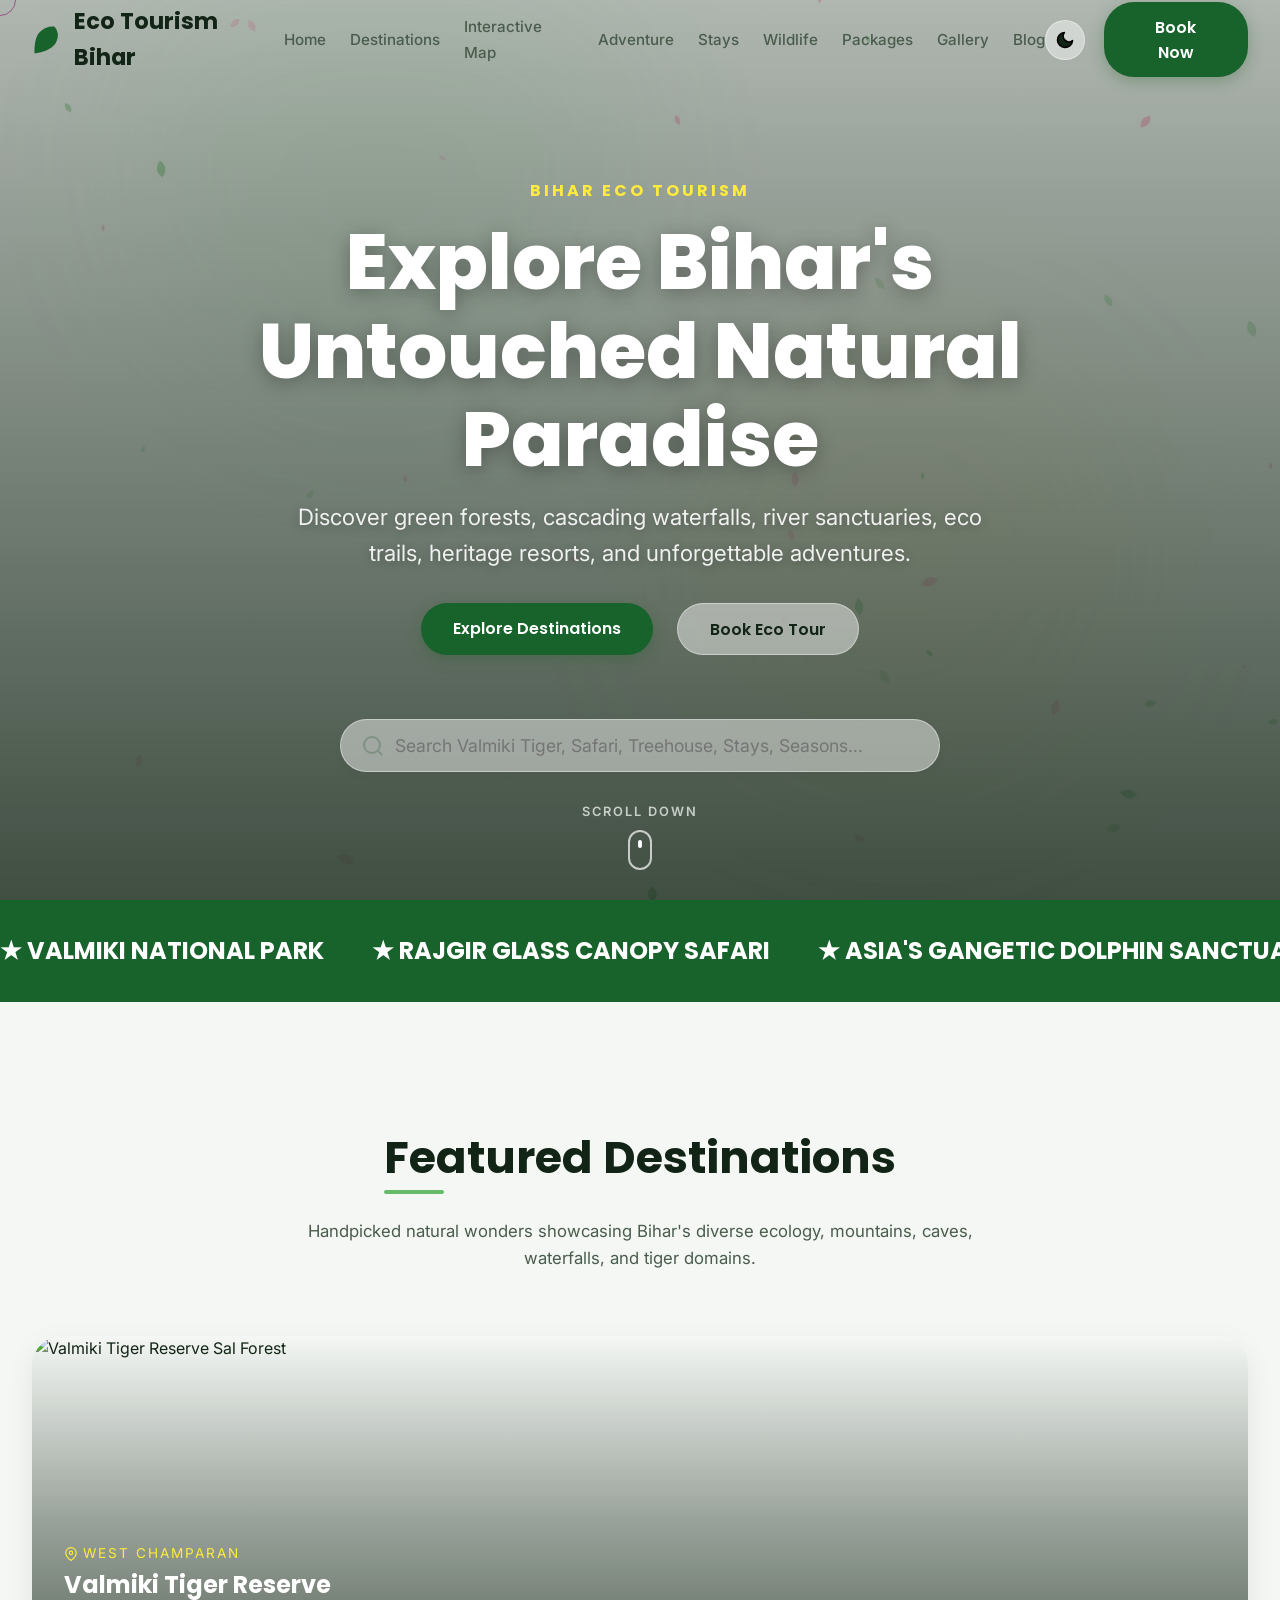
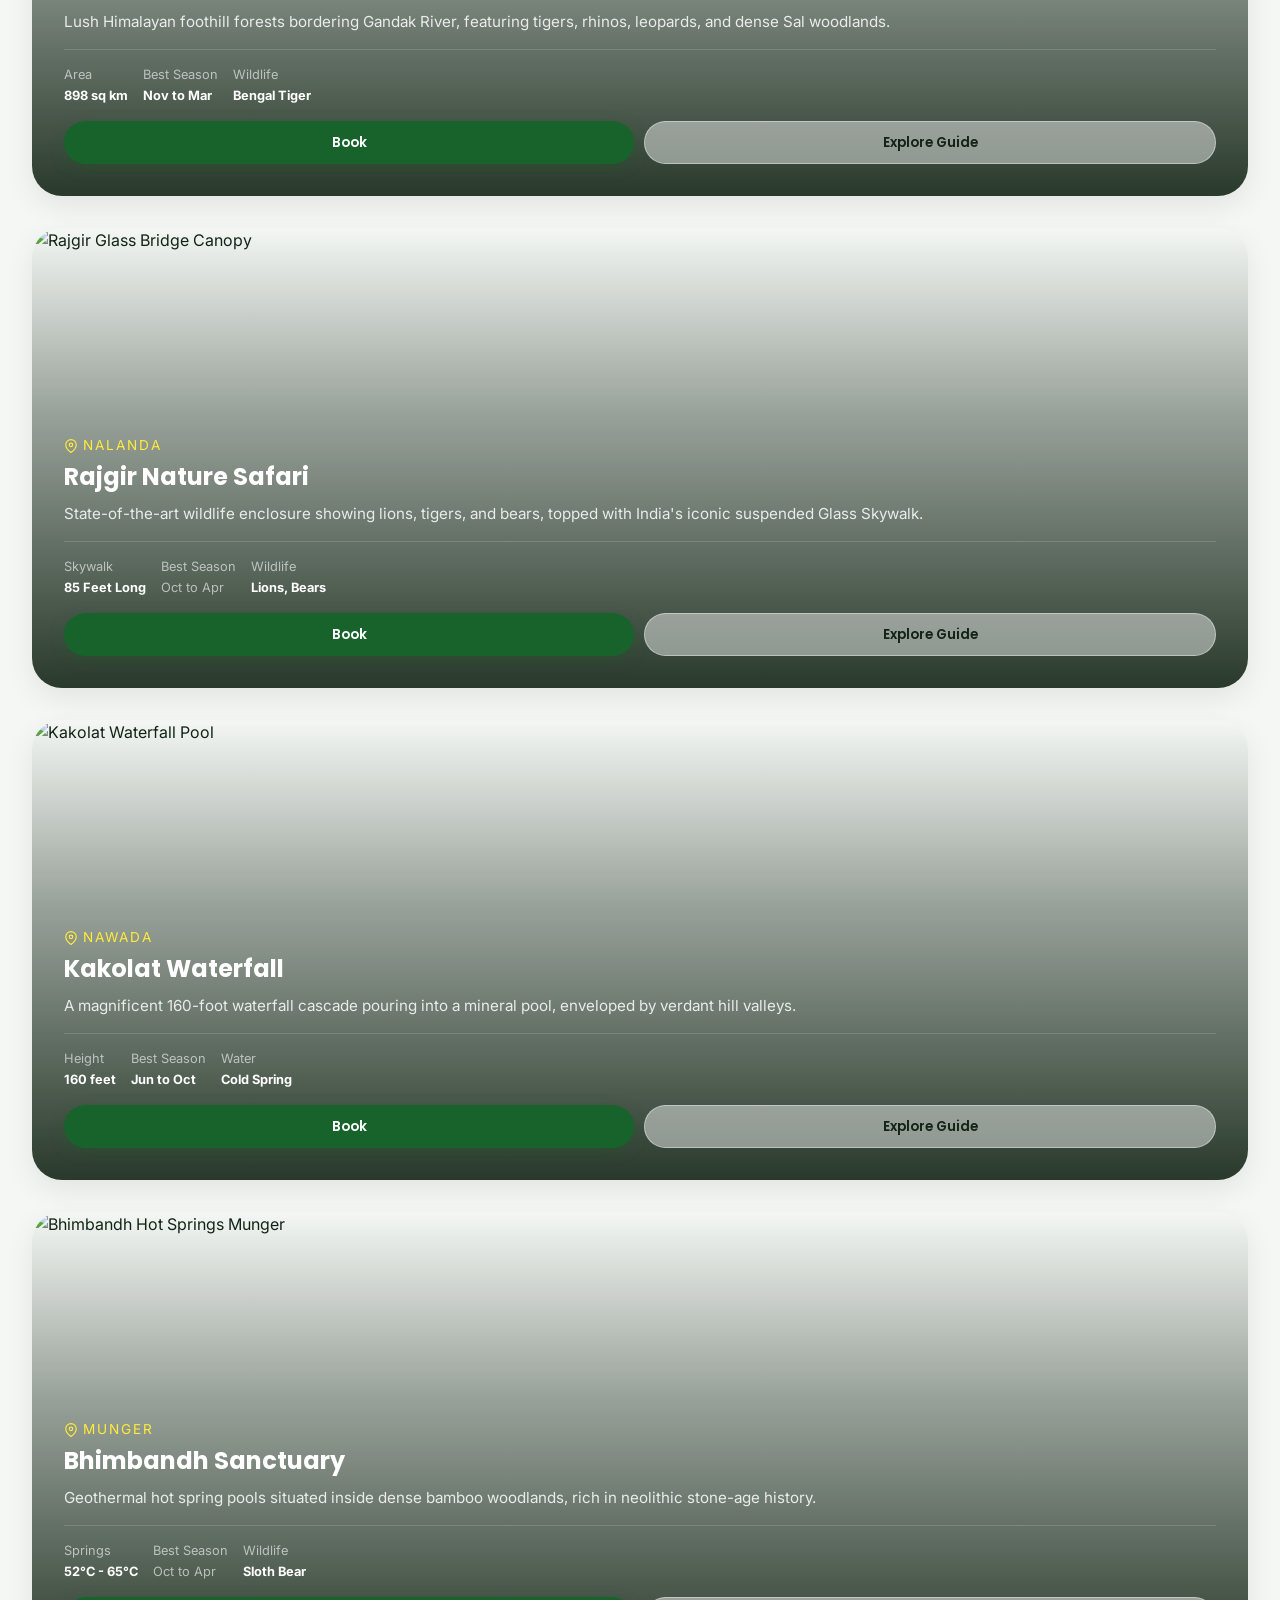
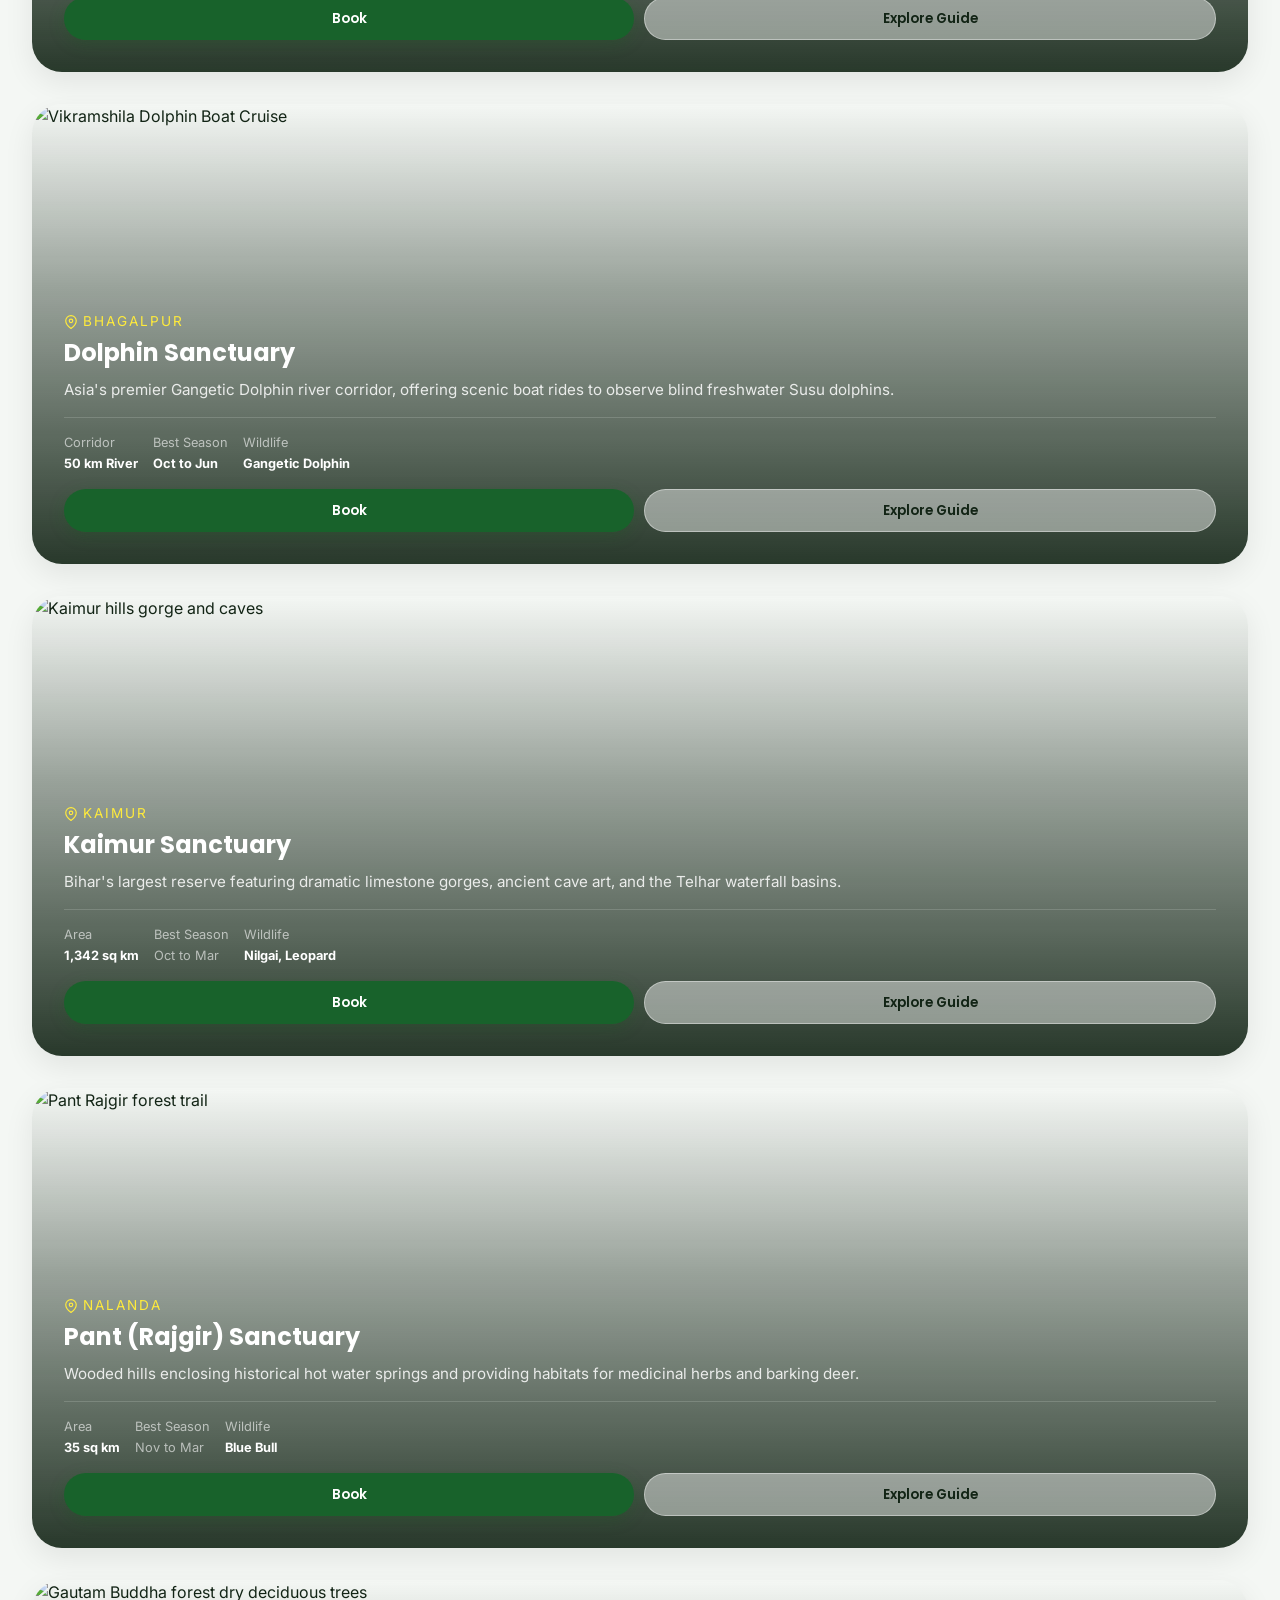
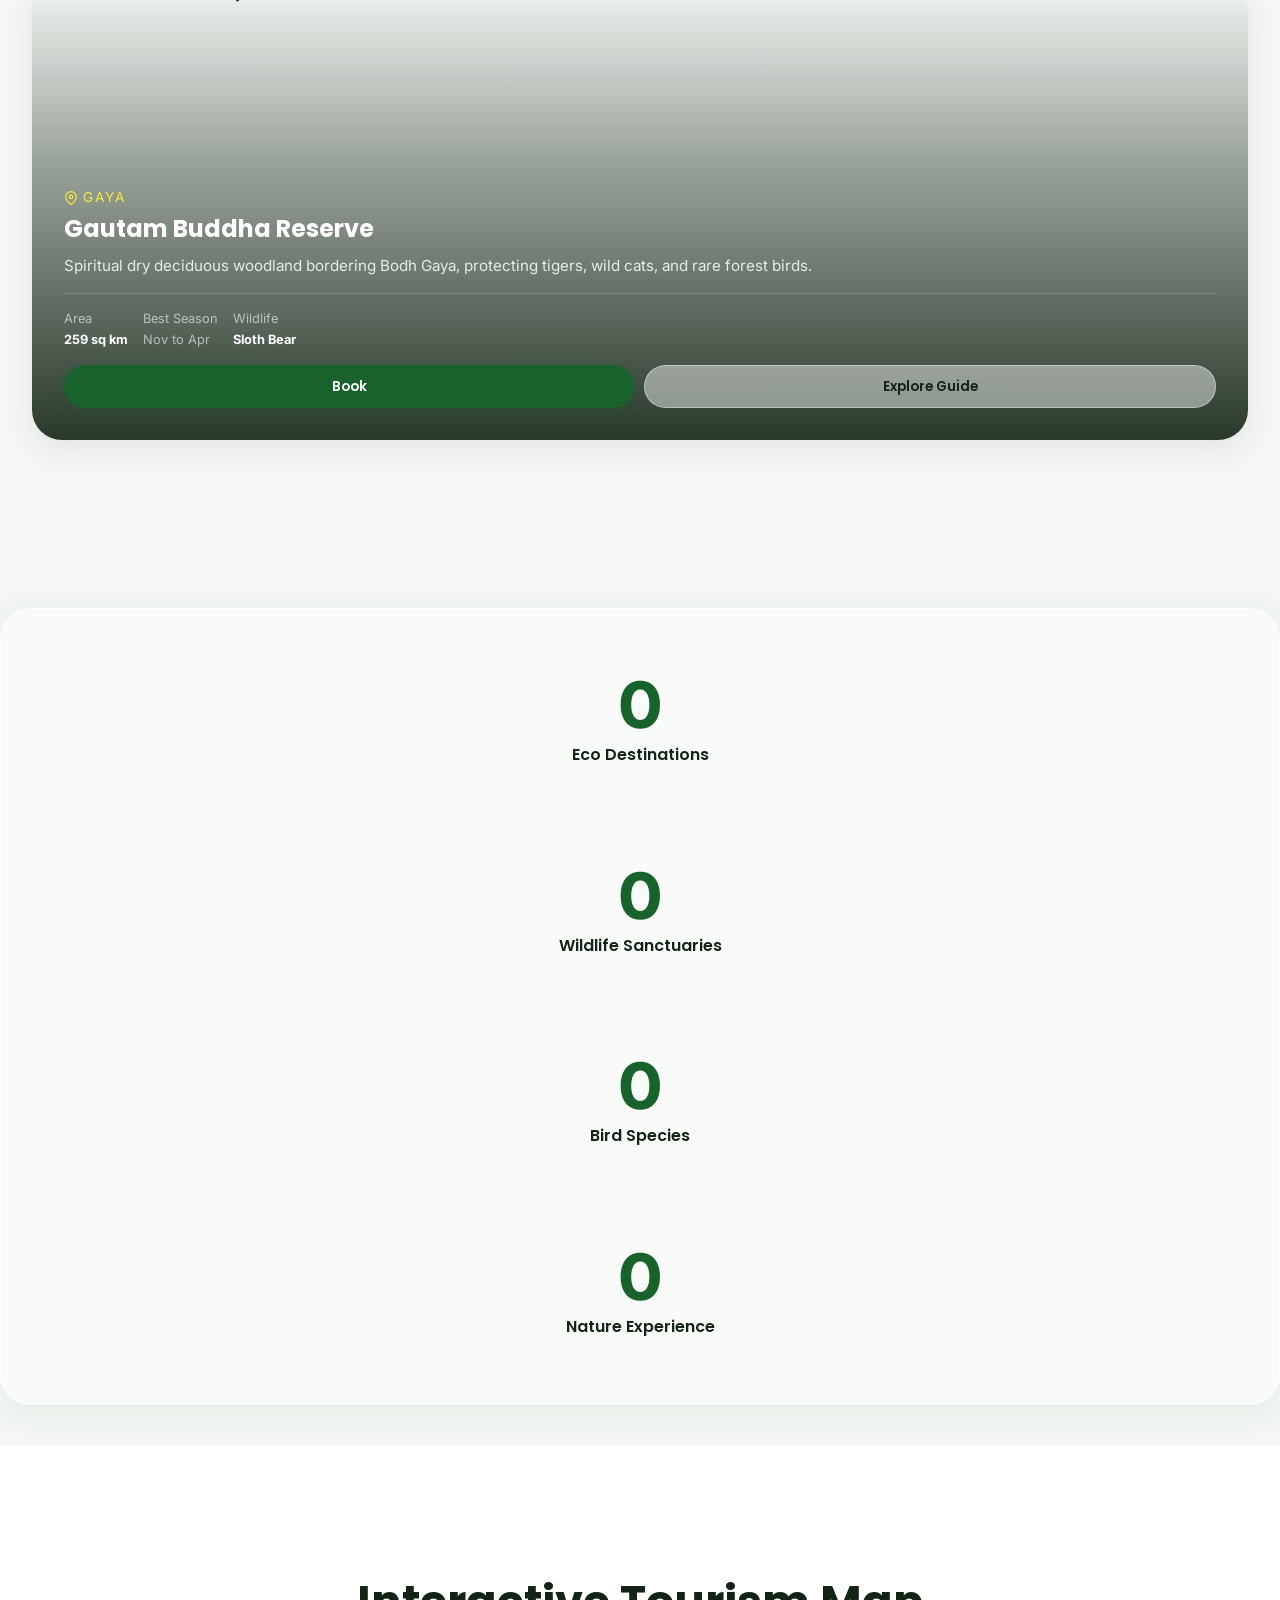
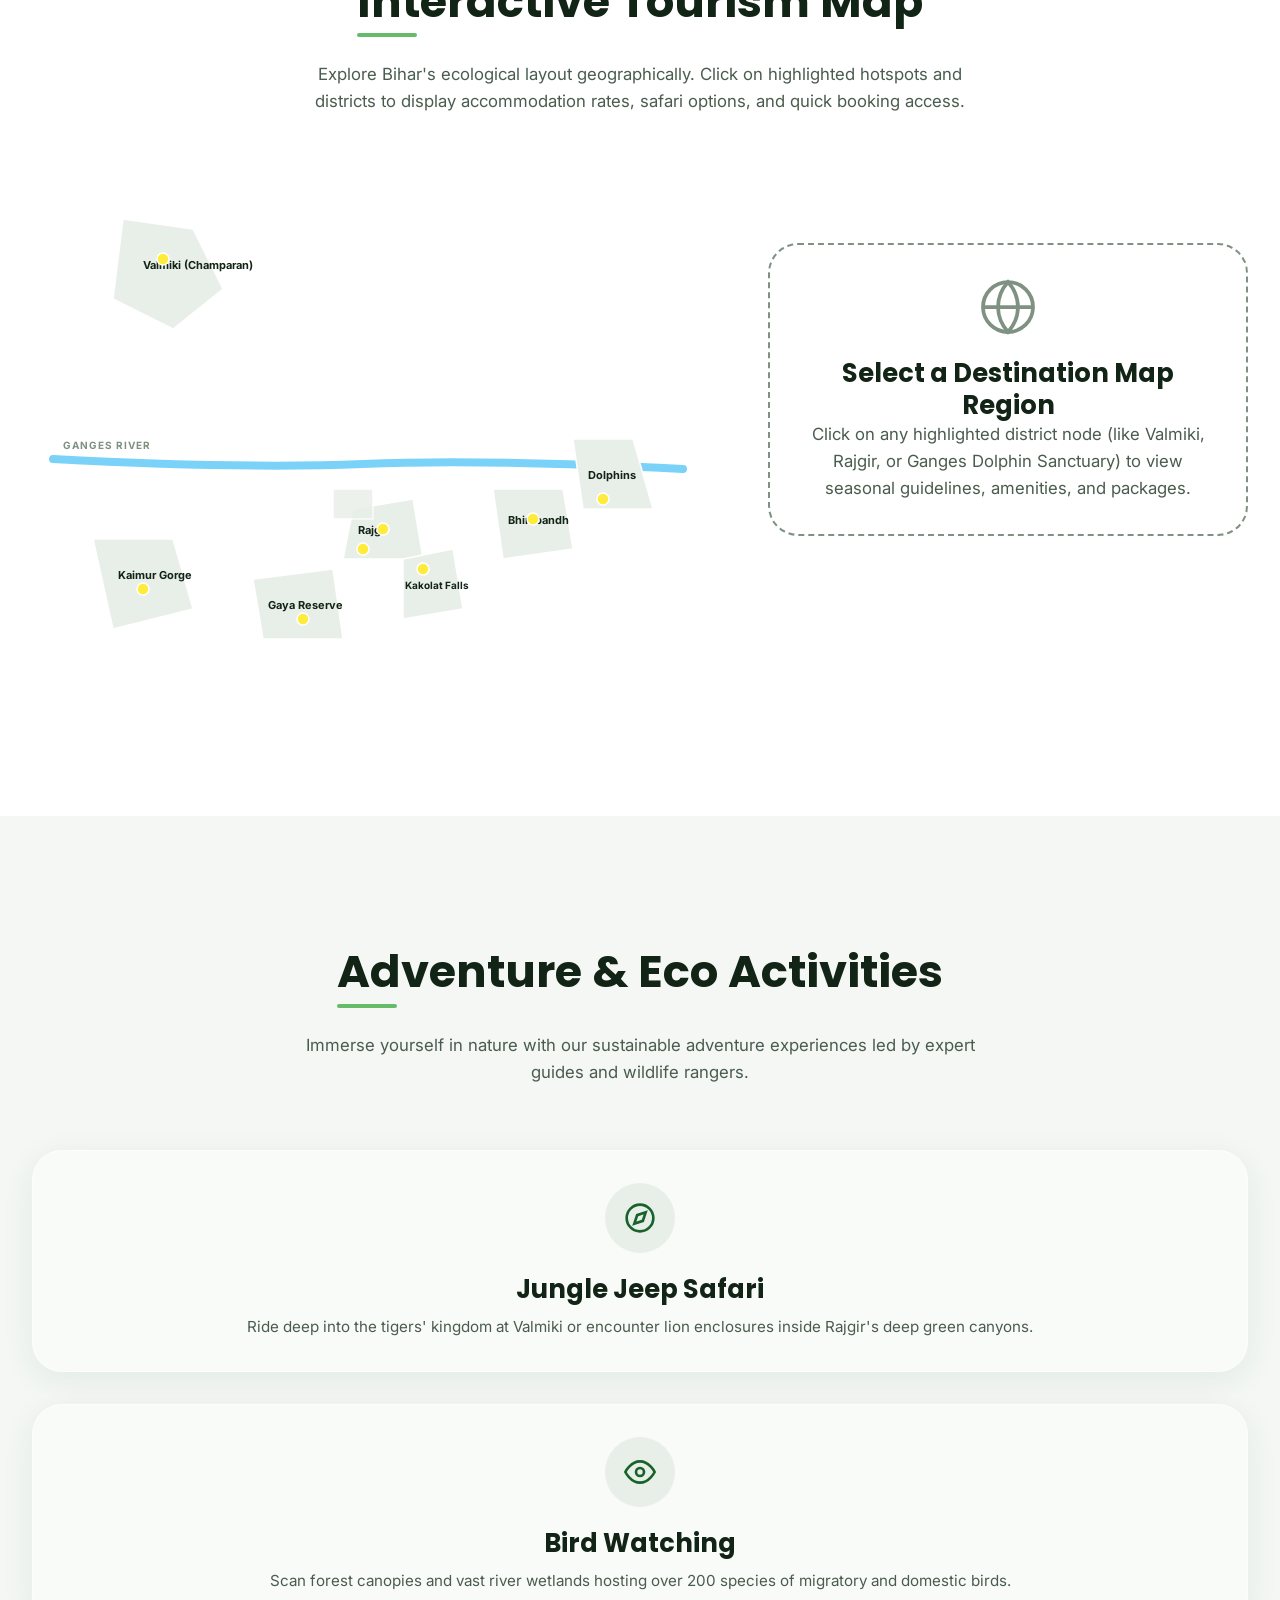
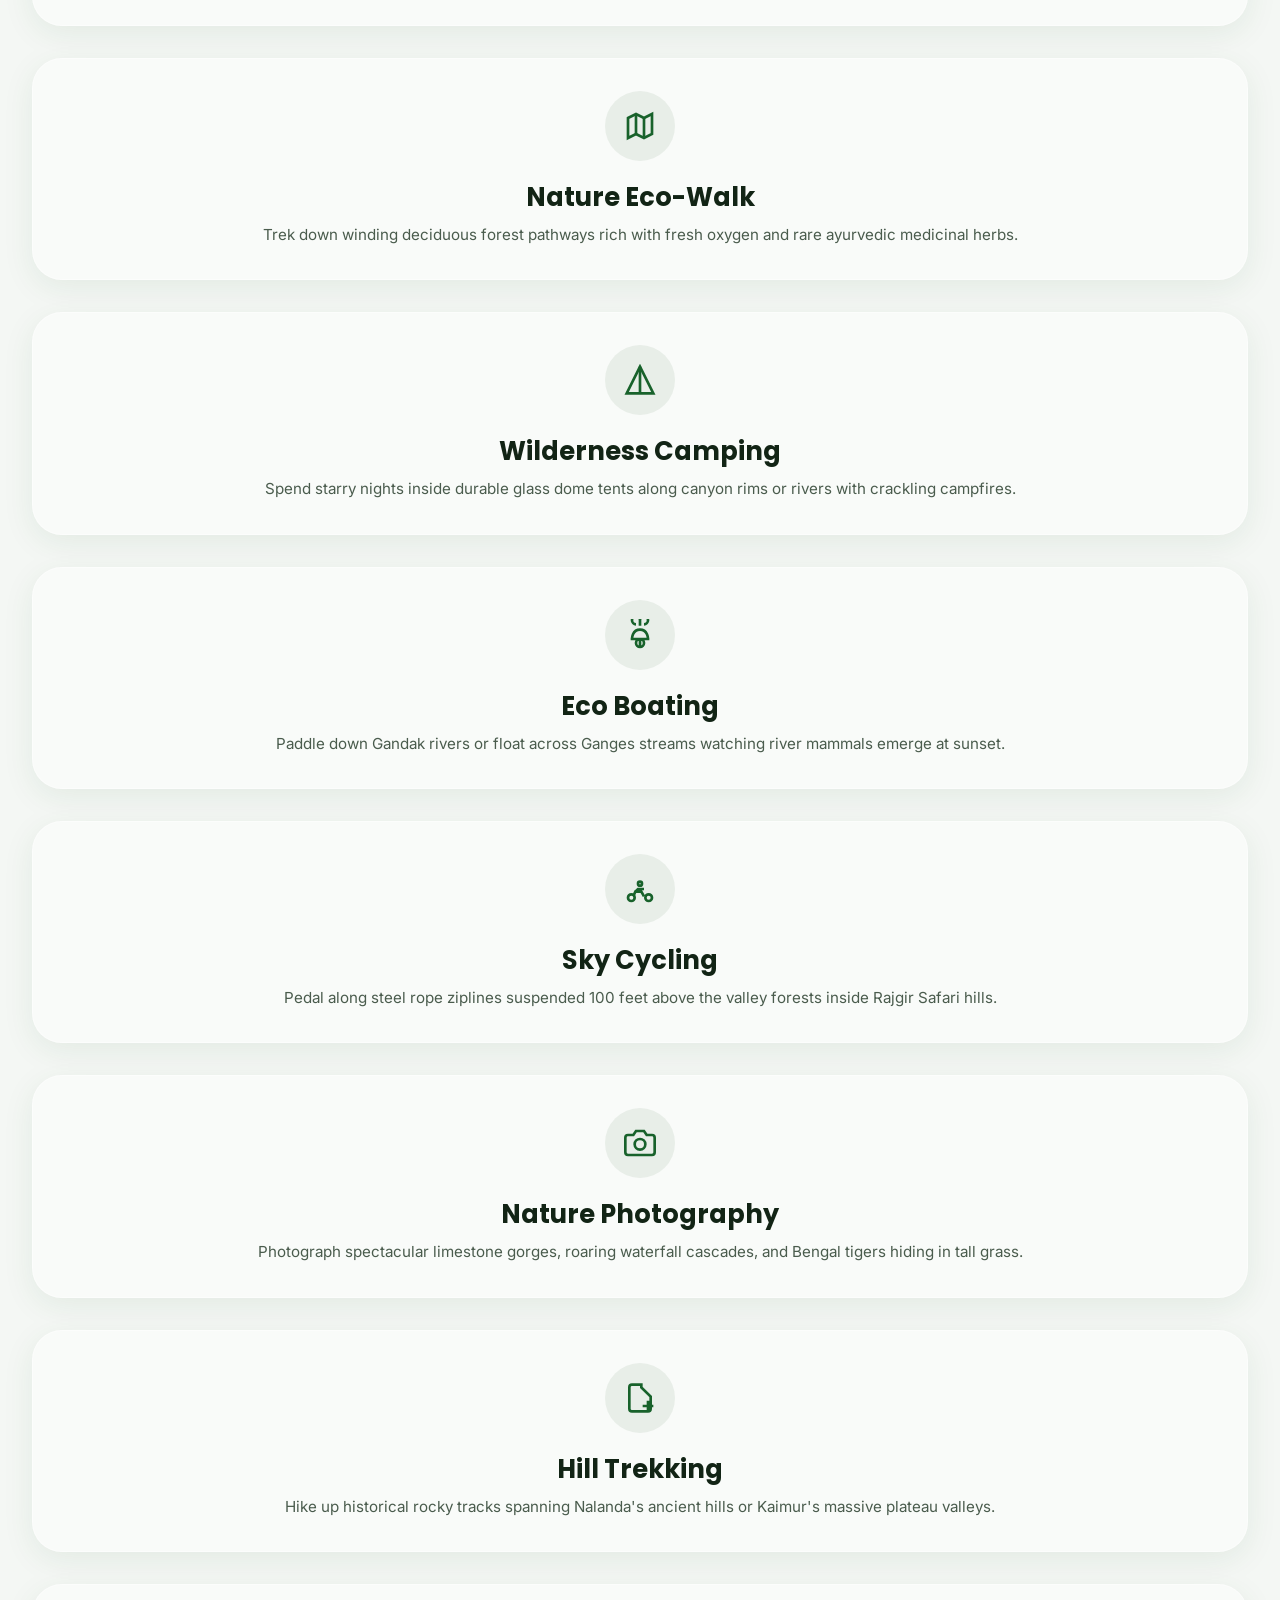
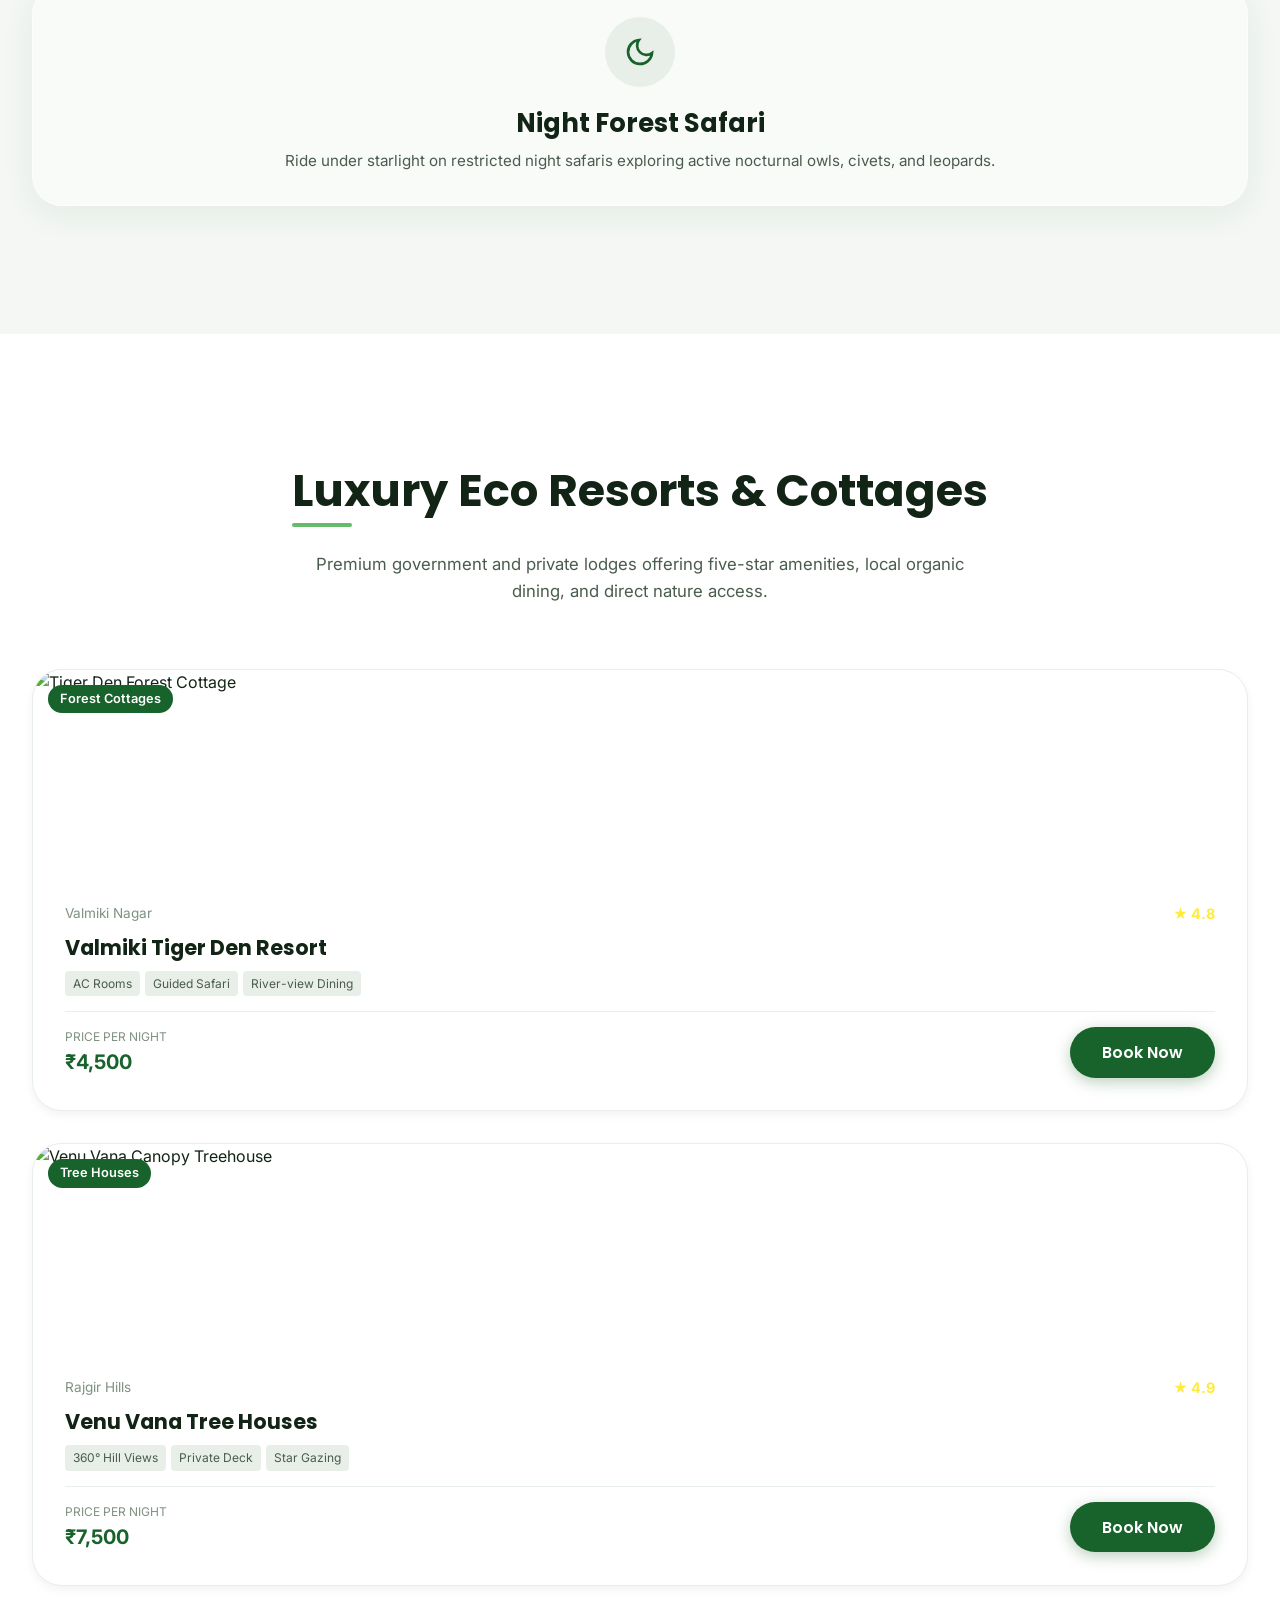
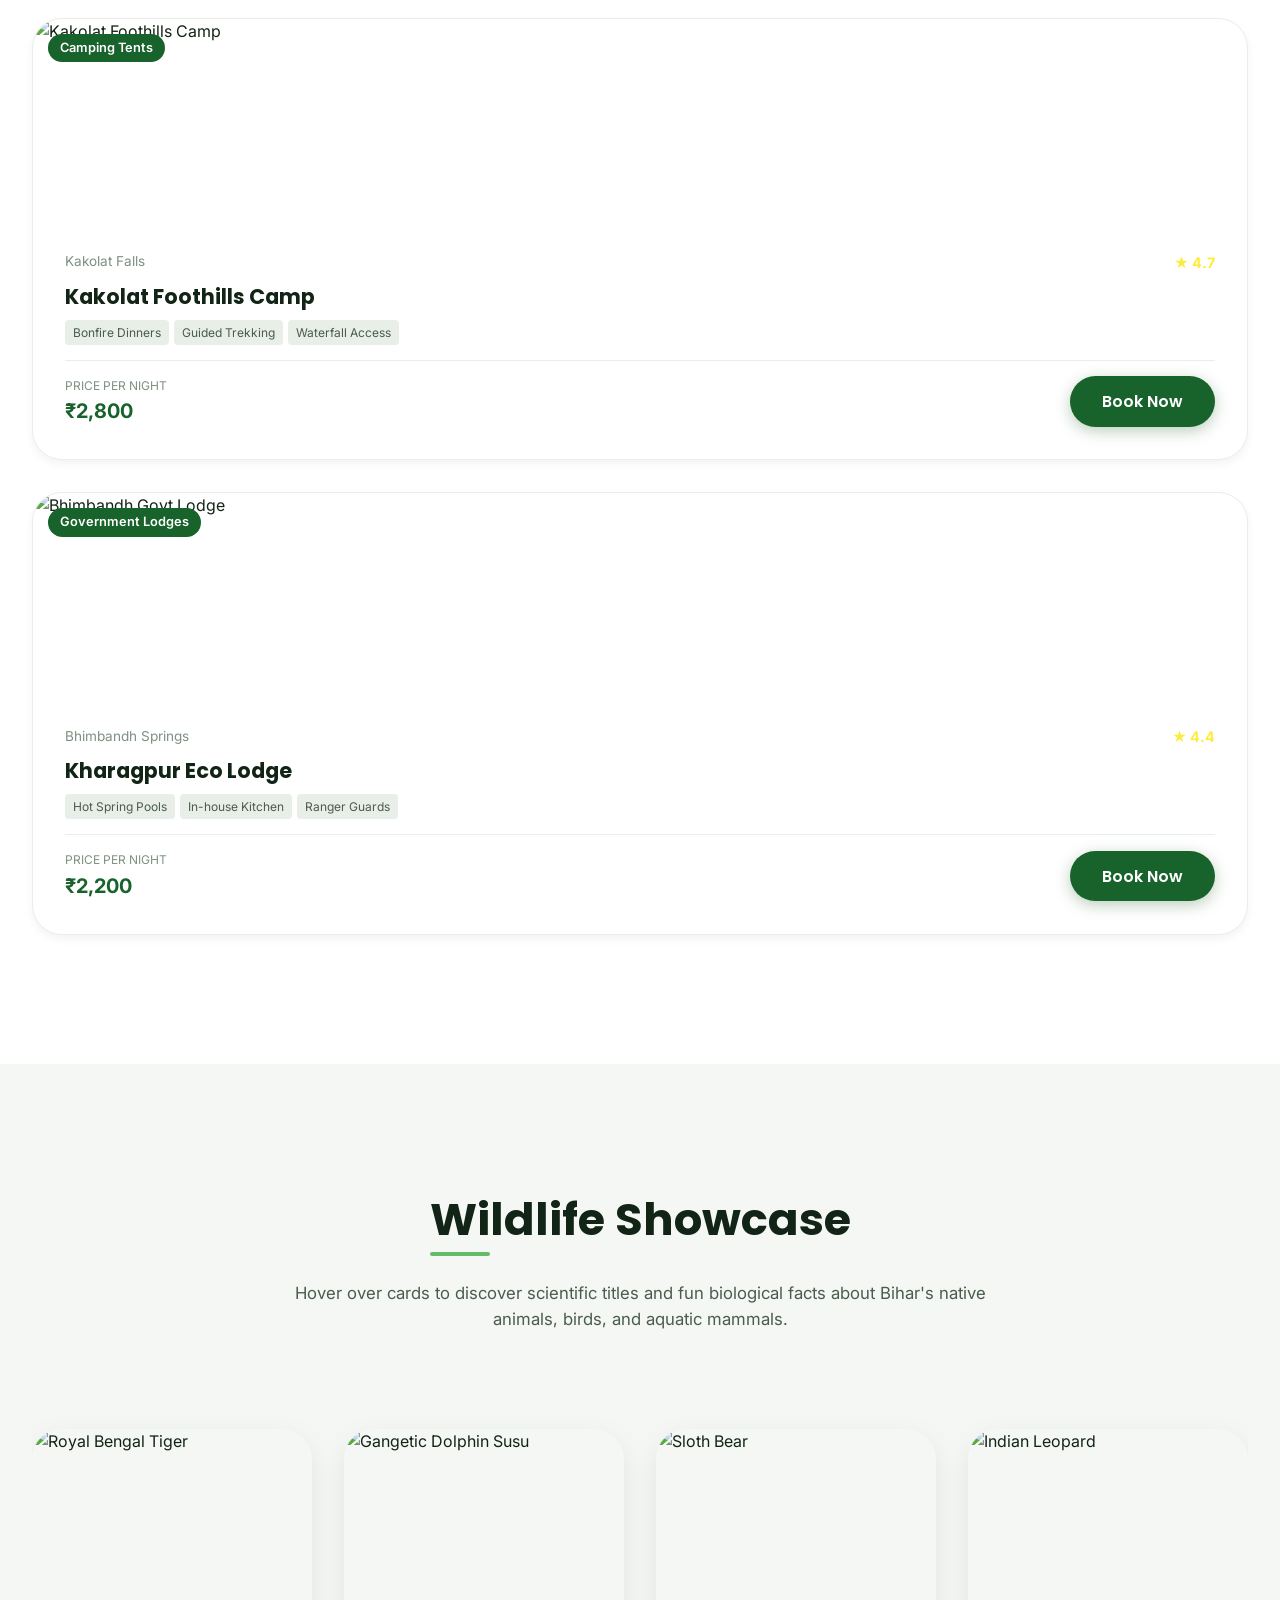
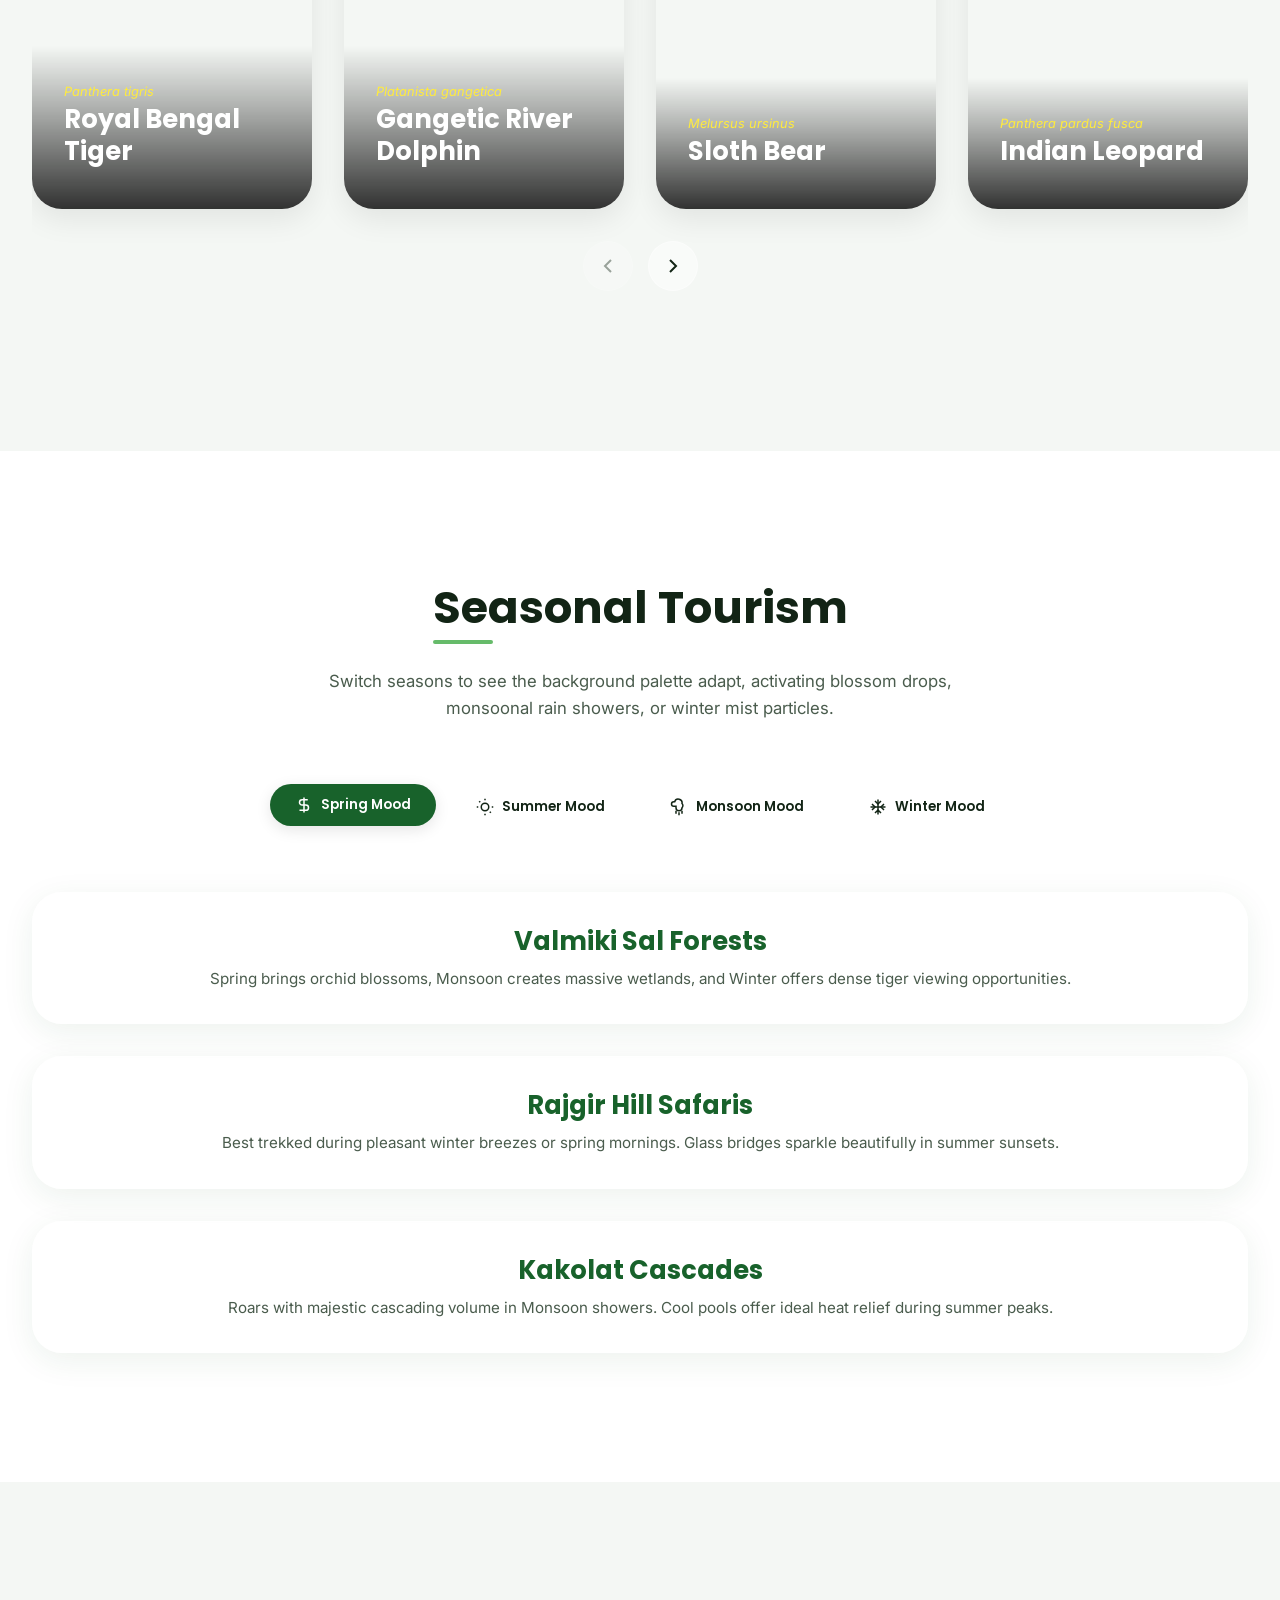
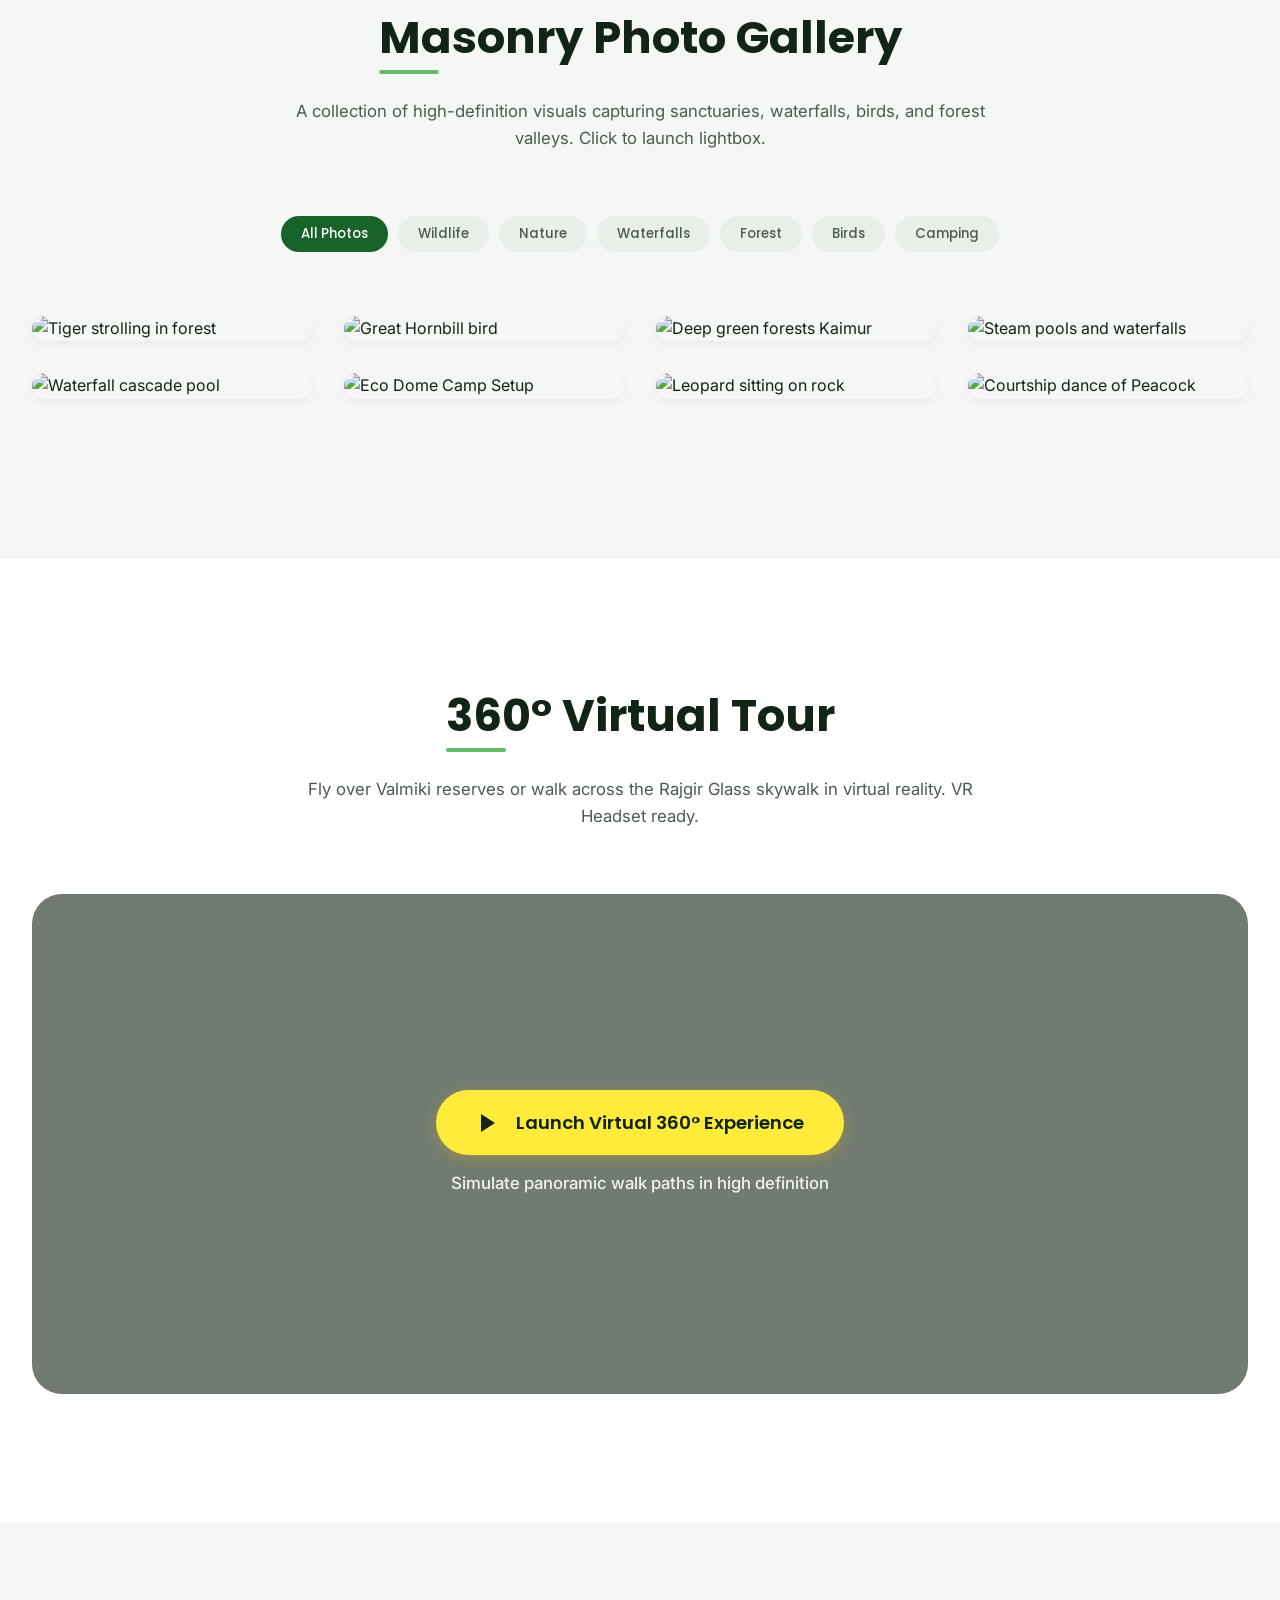
==== commit a780ad24: "Add dynamic destination detail page templates and set light theme default" ====
--- a/index.html
+++ b/index.html
@@ -1,5 +1,5 @@
 <!DOCTYPE html>
-<html lang="en" data-theme="dark" data-season="spring">
+<html lang="en" data-theme="light" data-season="spring">
 <head>
   <meta charset="UTF-8">
   <meta name="viewport" content="width=device-width, initial-scale=1.0">
@@ -175,7 +175,7 @@
             </div>
             <div class="dest-actions">
               <button class="btn btn-primary book-cta" data-destination="valmiki">Book</button>
-              <button class="btn btn-secondary" onclick="window.TourismMapInstance.selectLocation('valmiki')">Explore Map</button>
+              <a href="destination-detail.html?id=valmiki" class="btn btn-secondary">Explore Guide</a>
             </div>
           </div>
         </div>
@@ -199,7 +199,7 @@
             </div>
             <div class="dest-actions">
               <button class="btn btn-primary book-cta" data-destination="rajgir">Book</button>
-              <button class="btn btn-secondary" onclick="window.TourismMapInstance.selectLocation('rajgir')">Explore Map</button>
+              <a href="destination-detail.html?id=rajgir" class="btn btn-secondary">Explore Guide</a>
             </div>
           </div>
         </div>
@@ -223,7 +223,7 @@
             </div>
             <div class="dest-actions">
               <button class="btn btn-primary book-cta" data-destination="kakolat">Book</button>
-              <button class="btn btn-secondary" onclick="window.TourismMapInstance.selectLocation('kakolat')">Explore Map</button>
+              <a href="destination-detail.html?id=kakolat" class="btn btn-secondary">Explore Guide</a>
             </div>
           </div>
         </div>
@@ -247,7 +247,7 @@
             </div>
             <div class="dest-actions">
               <button class="btn btn-primary book-cta" data-destination="bhimbandh">Book</button>
-              <button class="btn btn-secondary" onclick="window.TourismMapInstance.selectLocation('bhimbandh')">Explore Map</button>
+              <a href="destination-detail.html?id=bhimbandh" class="btn btn-secondary">Explore Guide</a>
             </div>
           </div>
         </div>
@@ -271,7 +271,7 @@
             </div>
             <div class="dest-actions">
               <button class="btn btn-primary book-cta" data-destination="vikramshila">Book</button>
-              <button class="btn btn-secondary" onclick="window.TourismMapInstance.selectLocation('vikramshila')">Explore Map</button>
+              <a href="destination-detail.html?id=vikramshila" class="btn btn-secondary">Explore Guide</a>
             </div>
           </div>
         </div>
@@ -295,7 +295,7 @@
             </div>
             <div class="dest-actions">
               <button class="btn btn-primary book-cta" data-destination="kaimur">Book</button>
-              <button class="btn btn-secondary" onclick="window.TourismMapInstance.selectLocation('kaimur')">Explore Map</button>
+              <a href="destination-detail.html?id=kaimur" class="btn btn-secondary">Explore Guide</a>
             </div>
           </div>
         </div>
@@ -319,7 +319,7 @@
             </div>
             <div class="dest-actions">
               <button class="btn btn-primary book-cta" data-destination="pant">Book</button>
-              <button class="btn btn-secondary" onclick="window.TourismMapInstance.selectLocation('pant')">Explore Map</button>
+              <a href="destination-detail.html?id=pant" class="btn btn-secondary">Explore Guide</a>
             </div>
           </div>
         </div>
@@ -343,7 +343,7 @@
             </div>
             <div class="dest-actions">
               <button class="btn btn-primary book-cta" data-destination="gautam_buddha">Book</button>
-              <button class="btn btn-secondary" onclick="window.TourismMapInstance.selectLocation('gautam_buddha')">Explore Map</button>
+              <a href="destination-detail.html?id=gautam_buddha" class="btn btn-secondary">Explore Guide</a>
             </div>
           </div>
         </div>
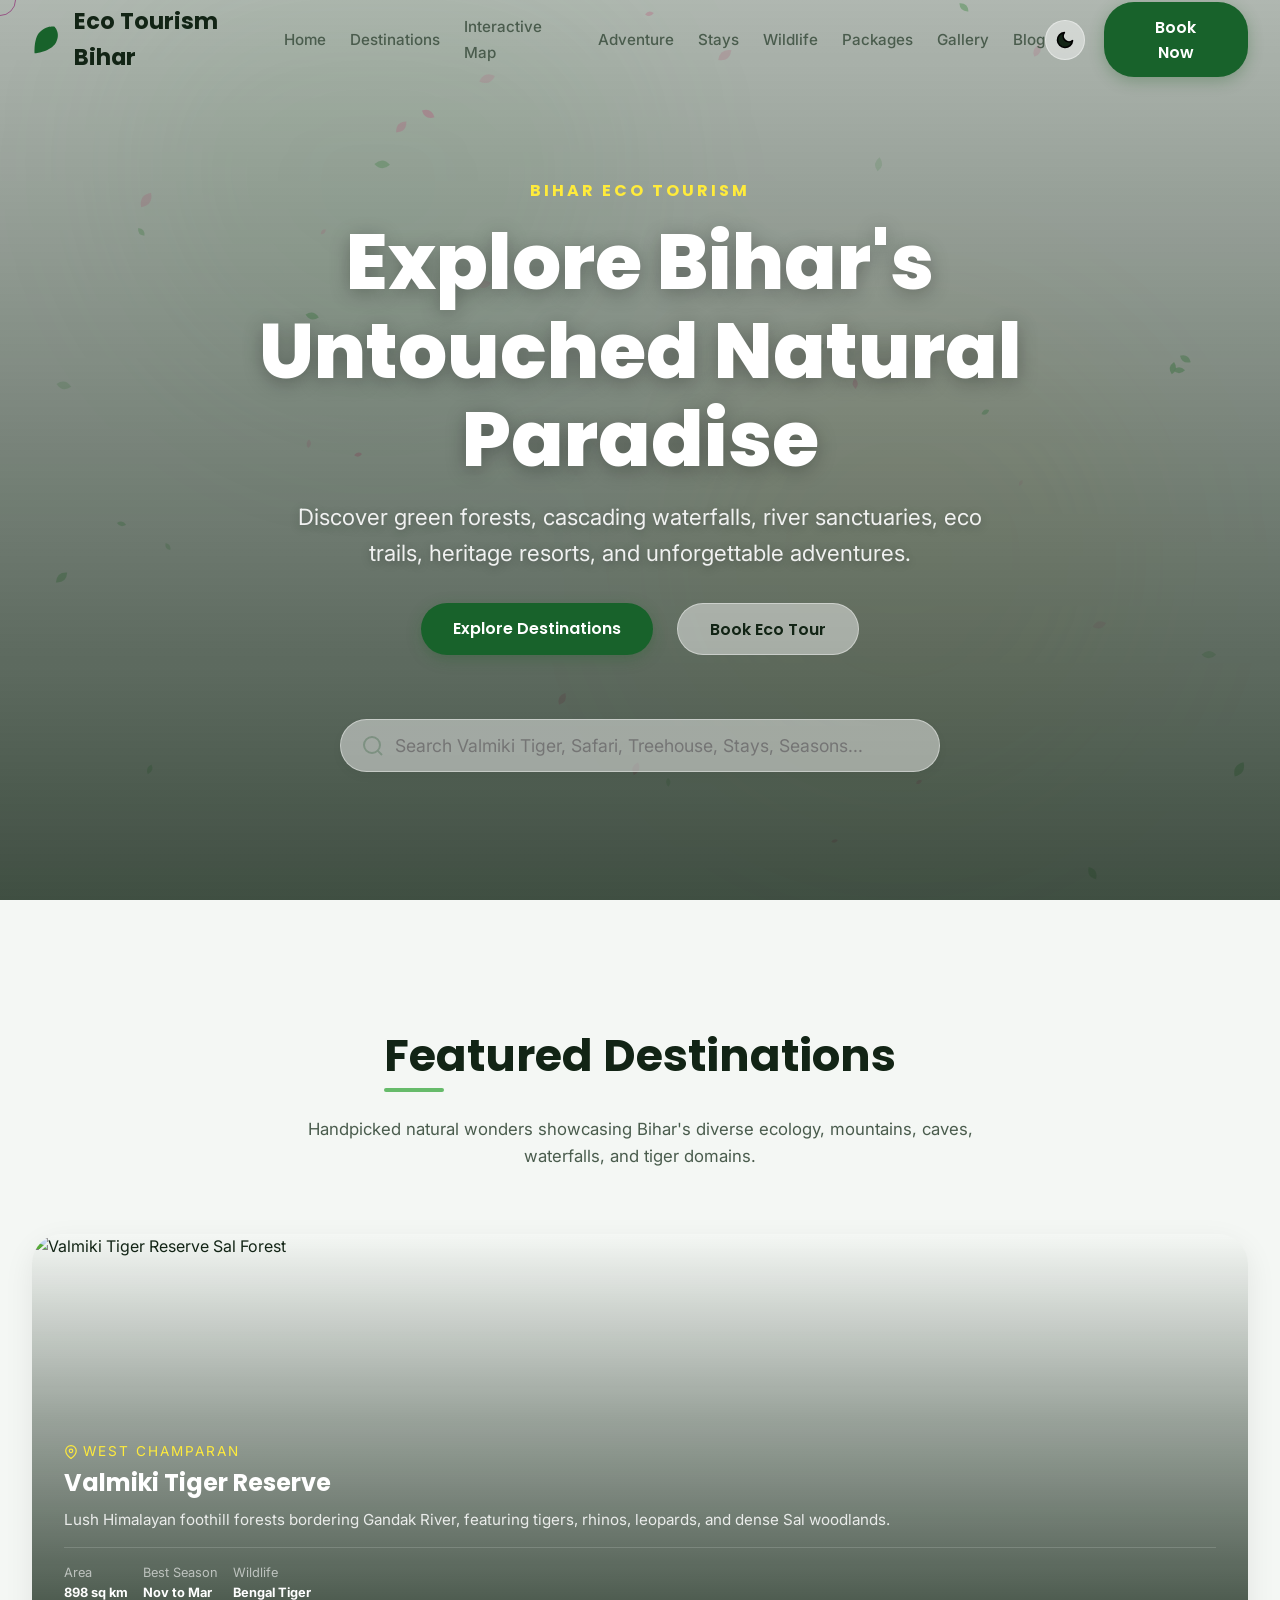
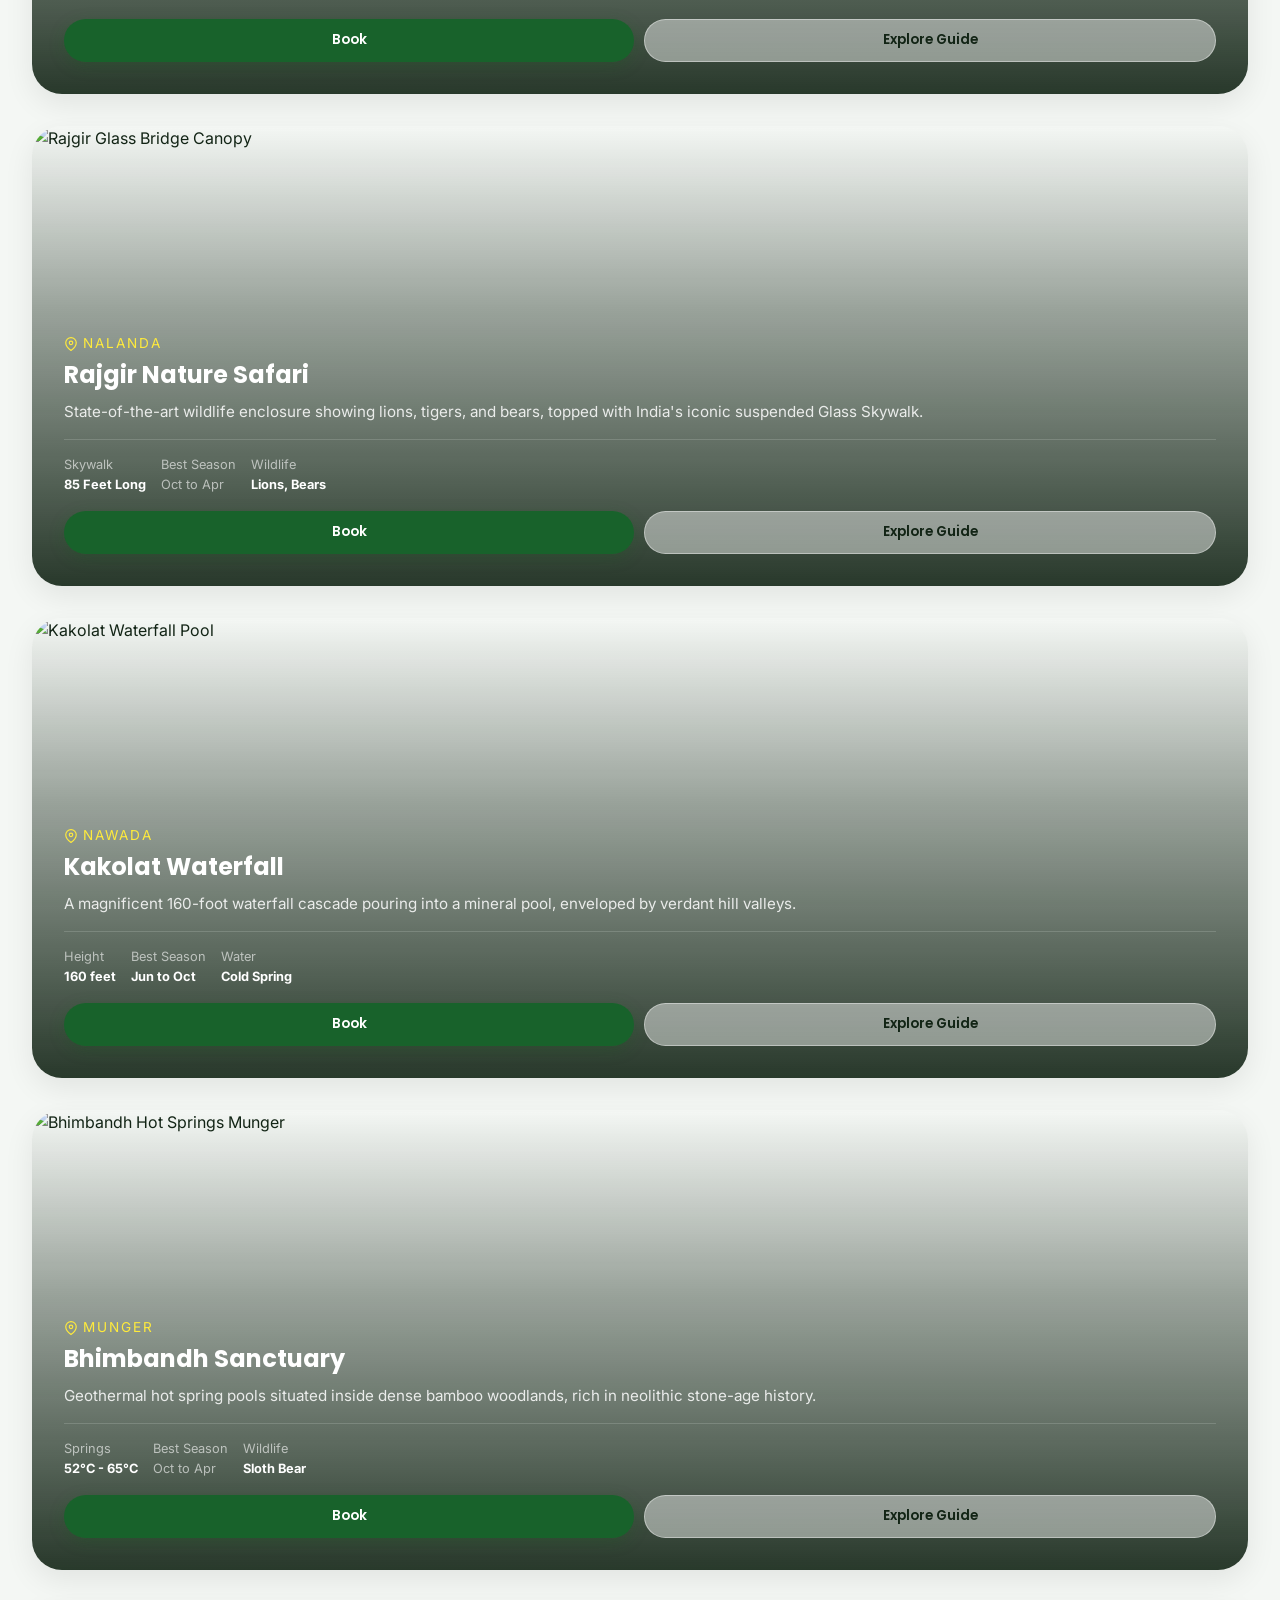
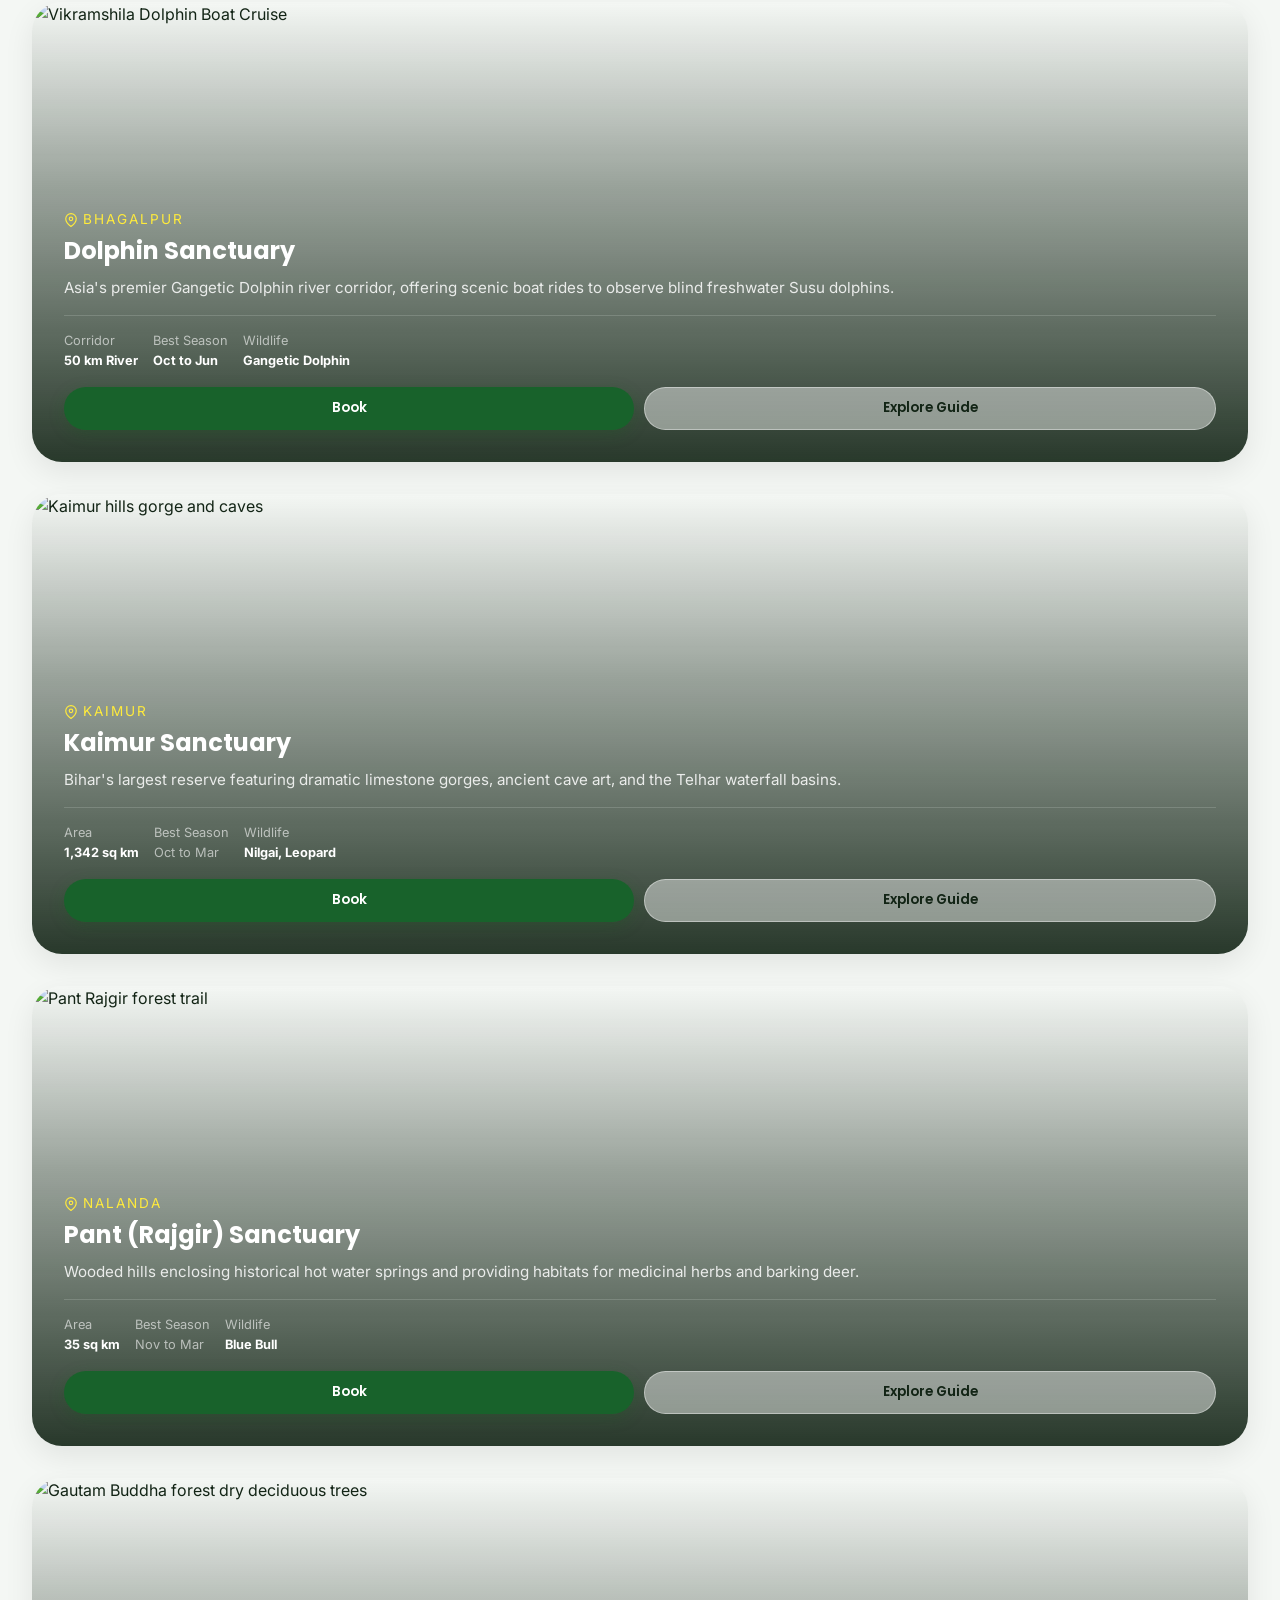
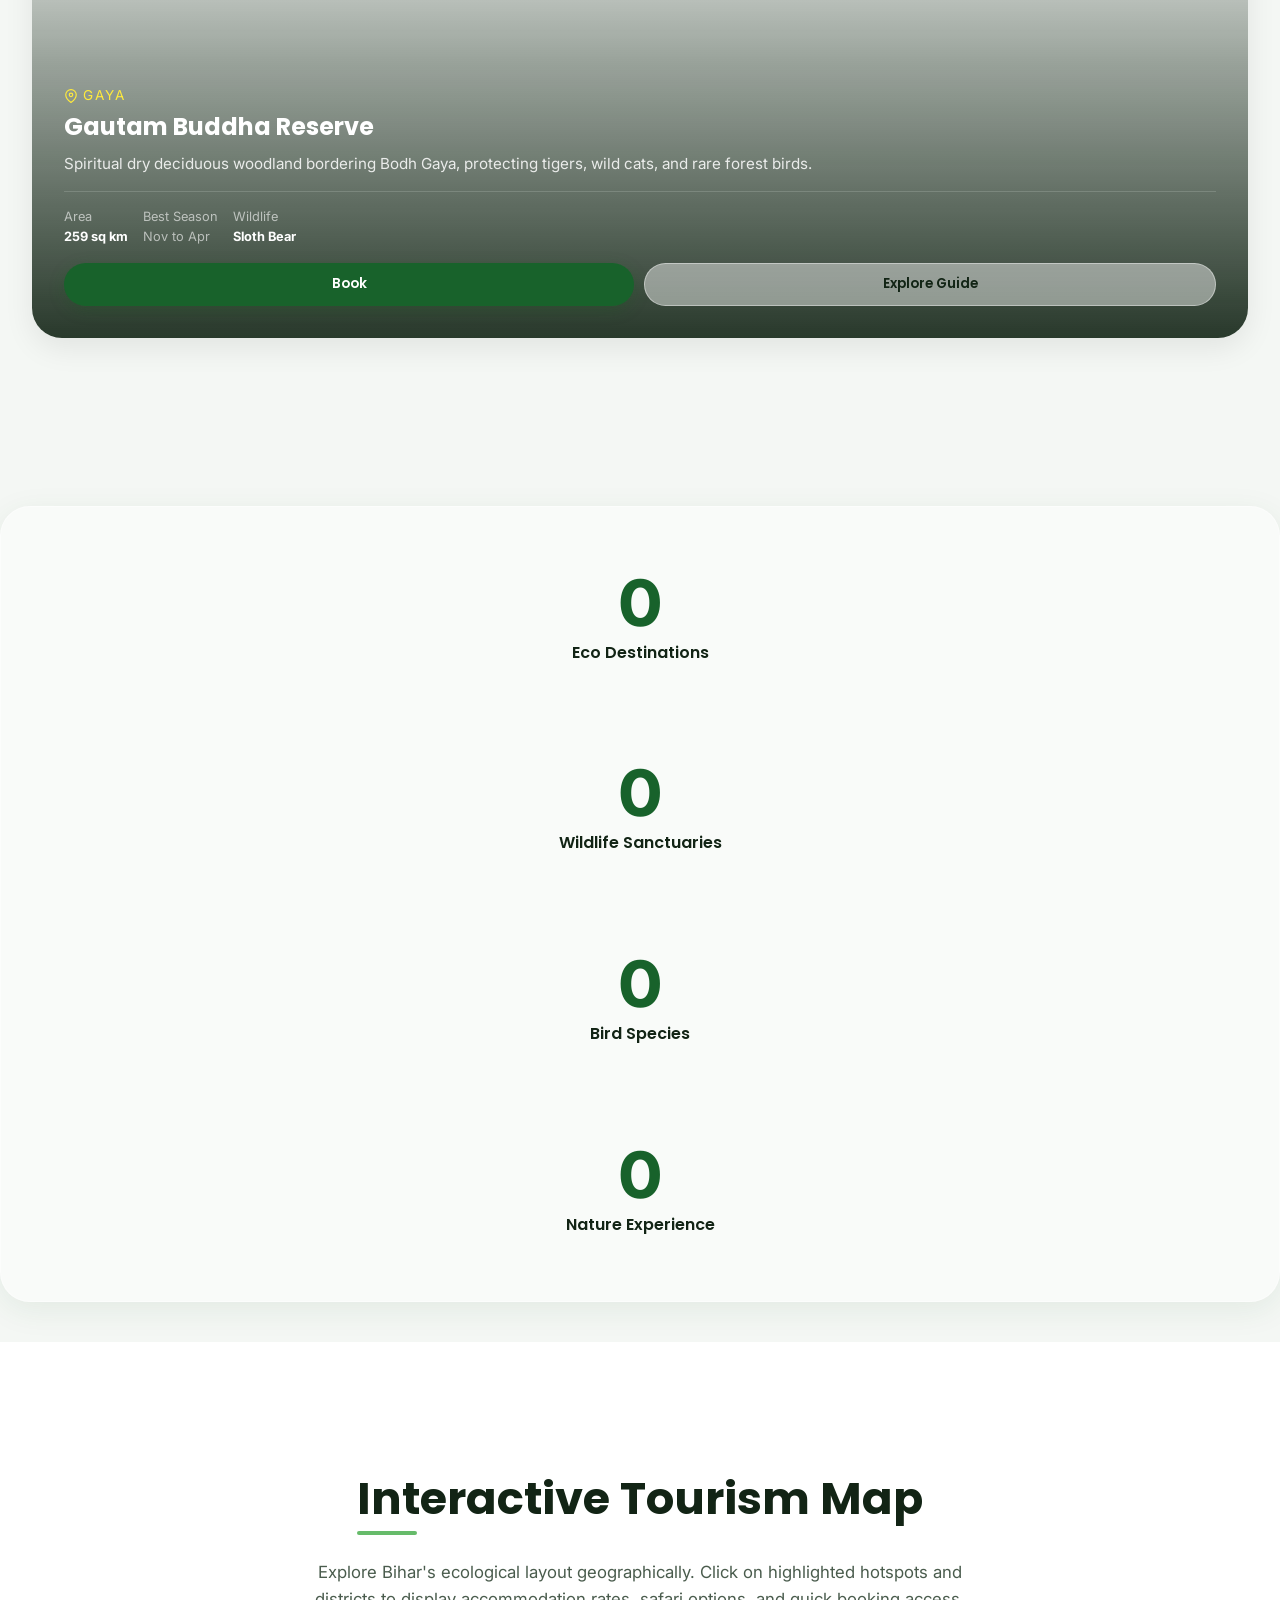
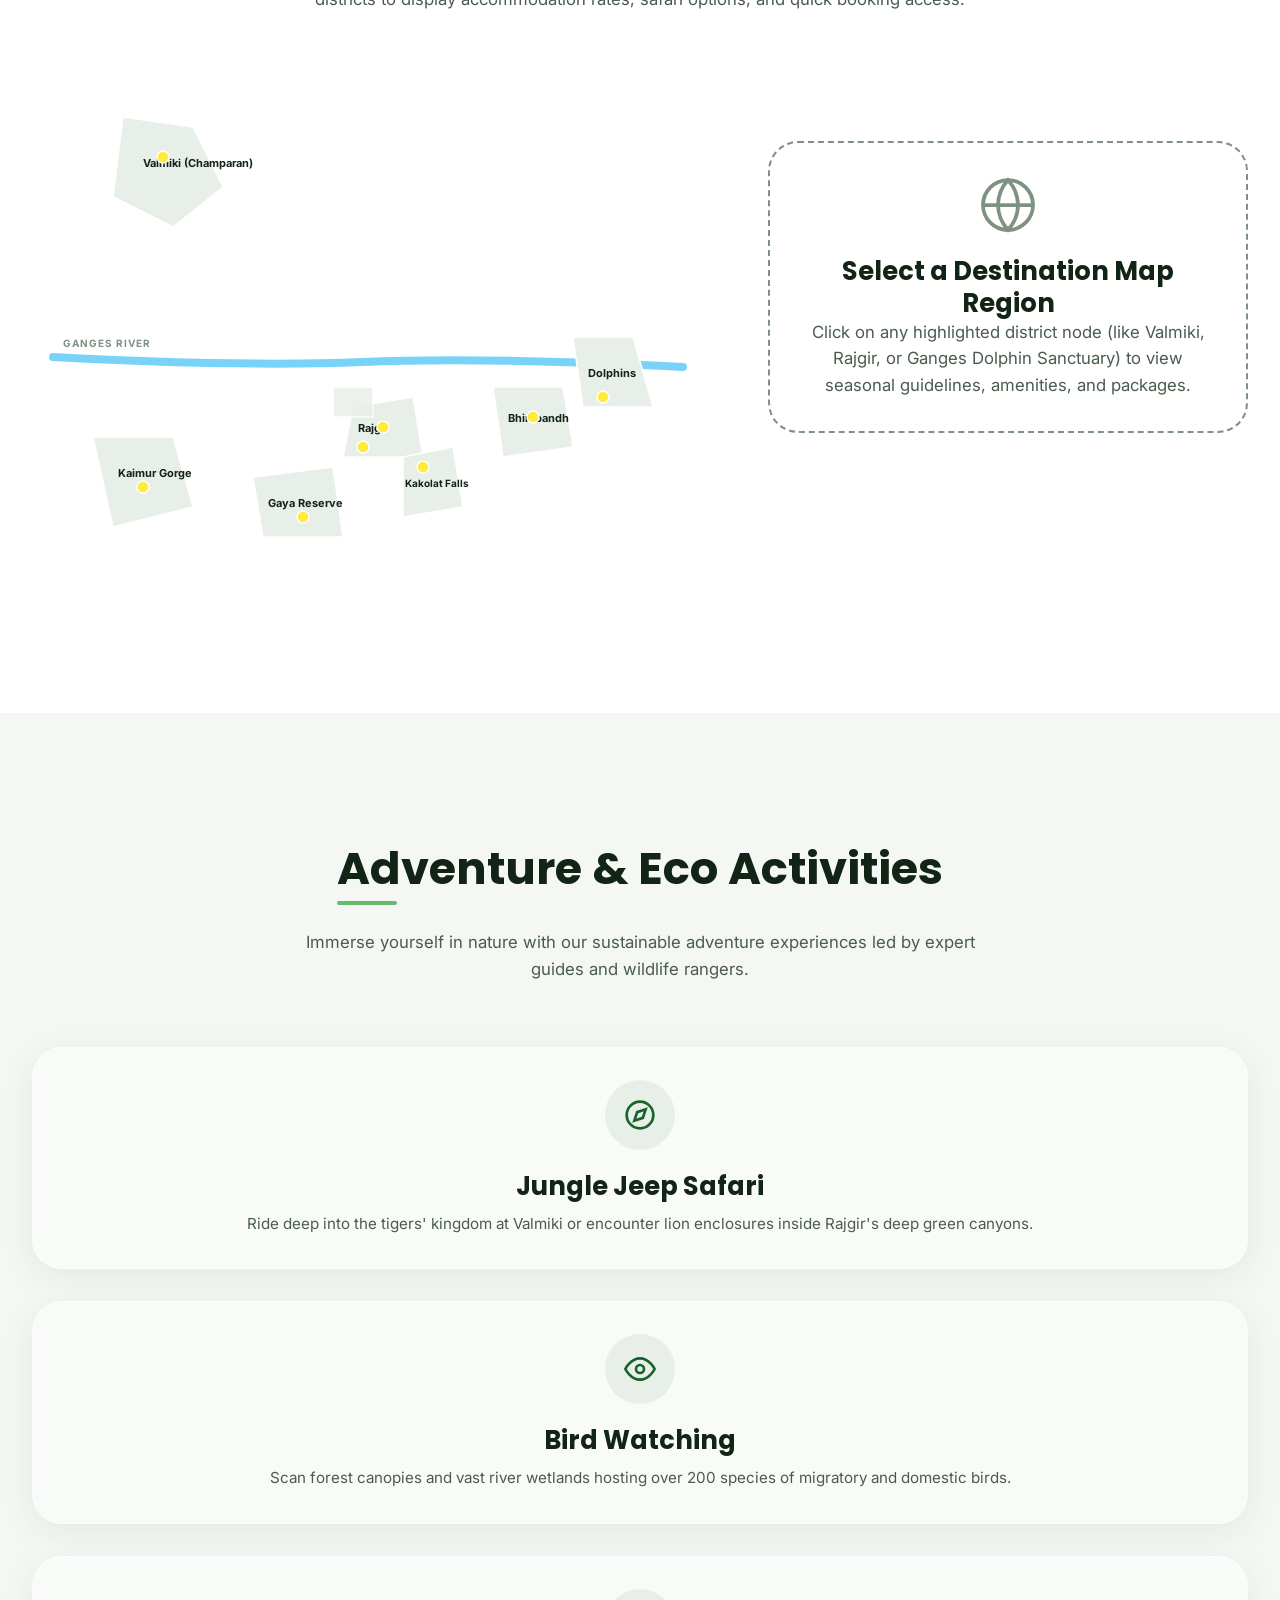
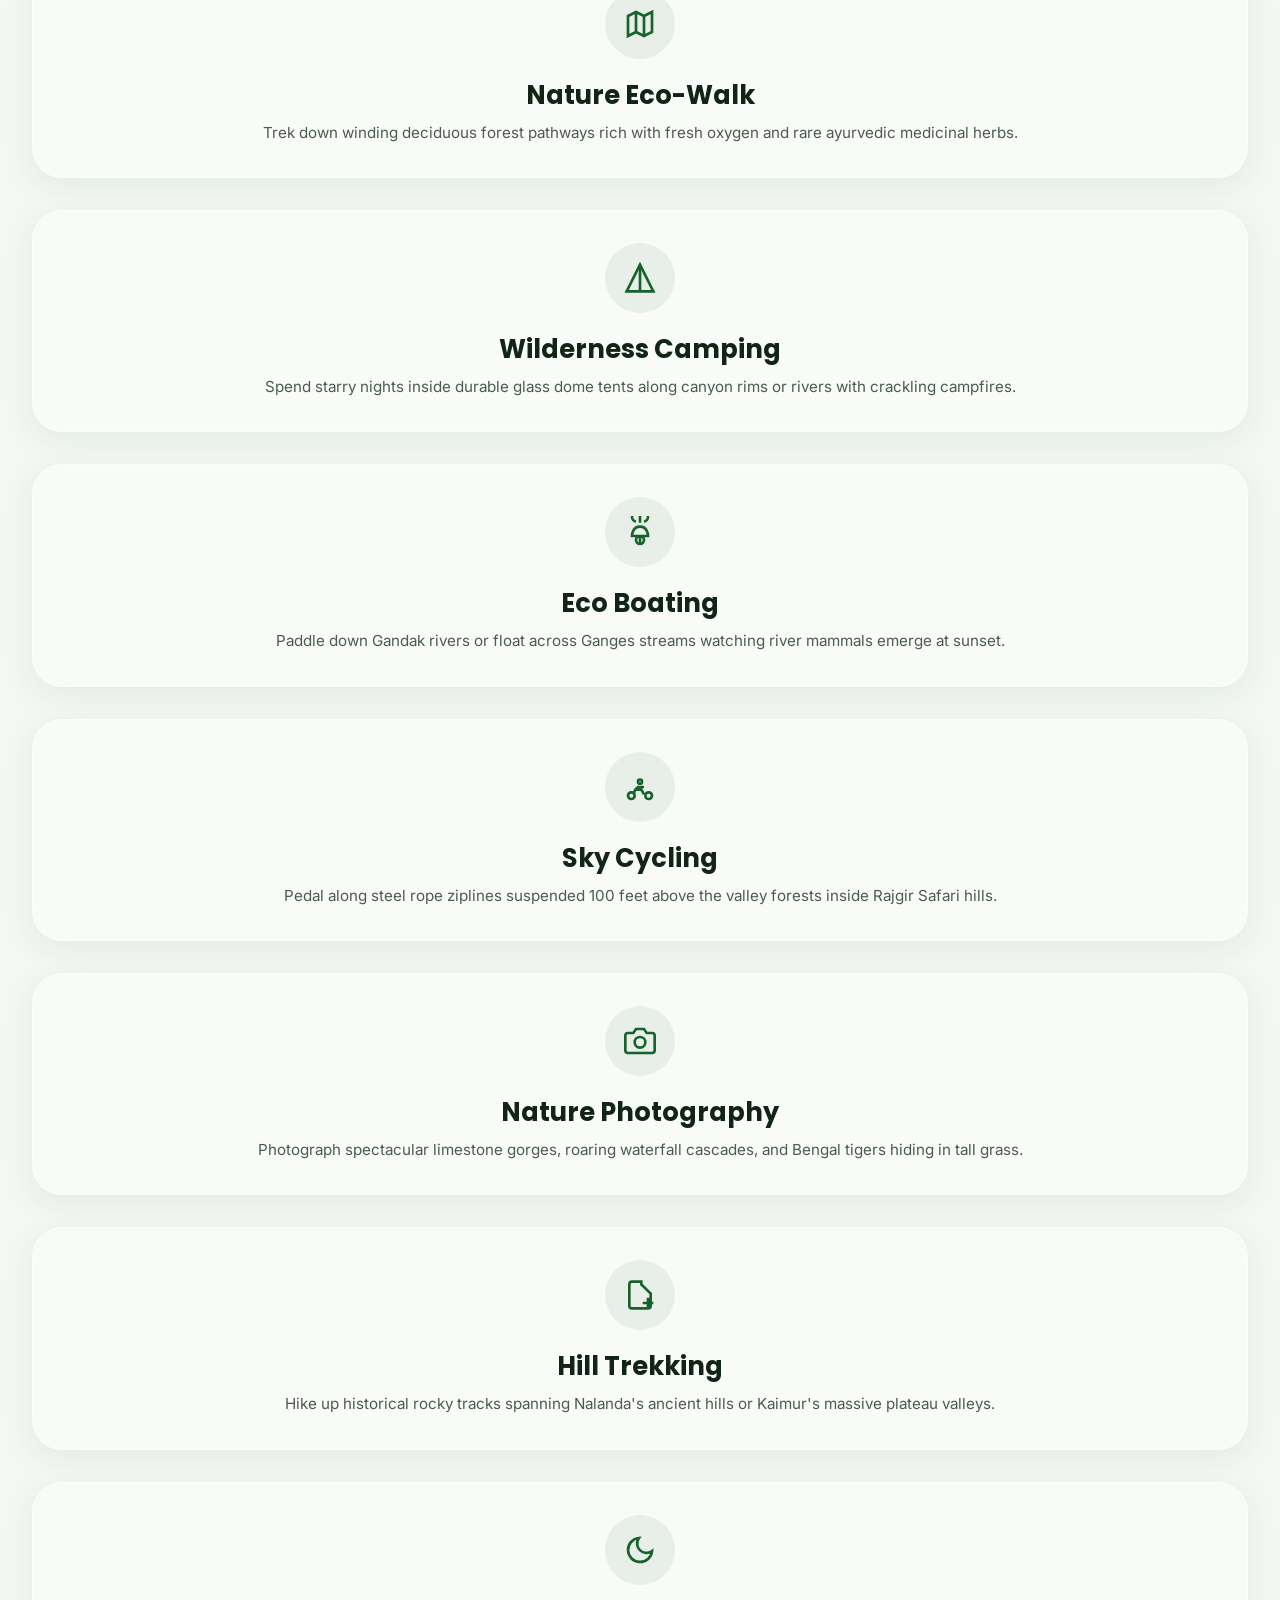
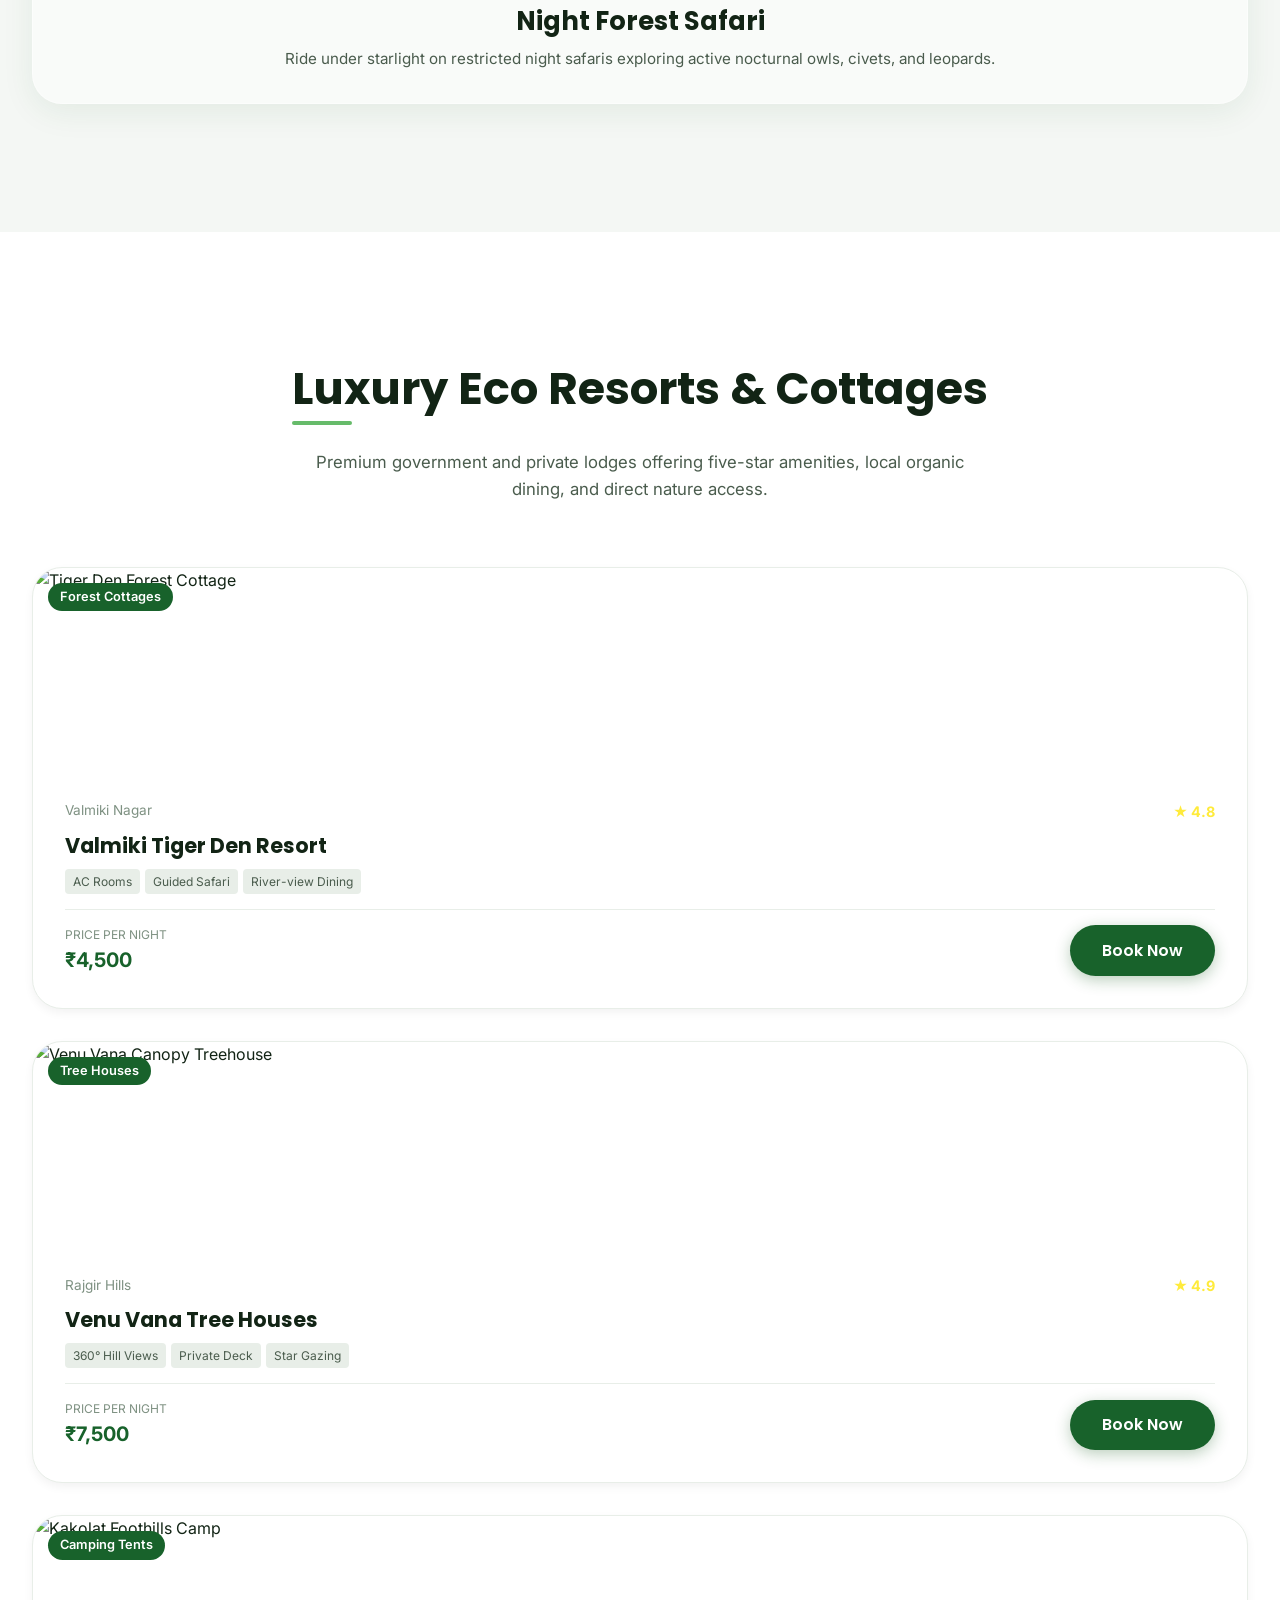
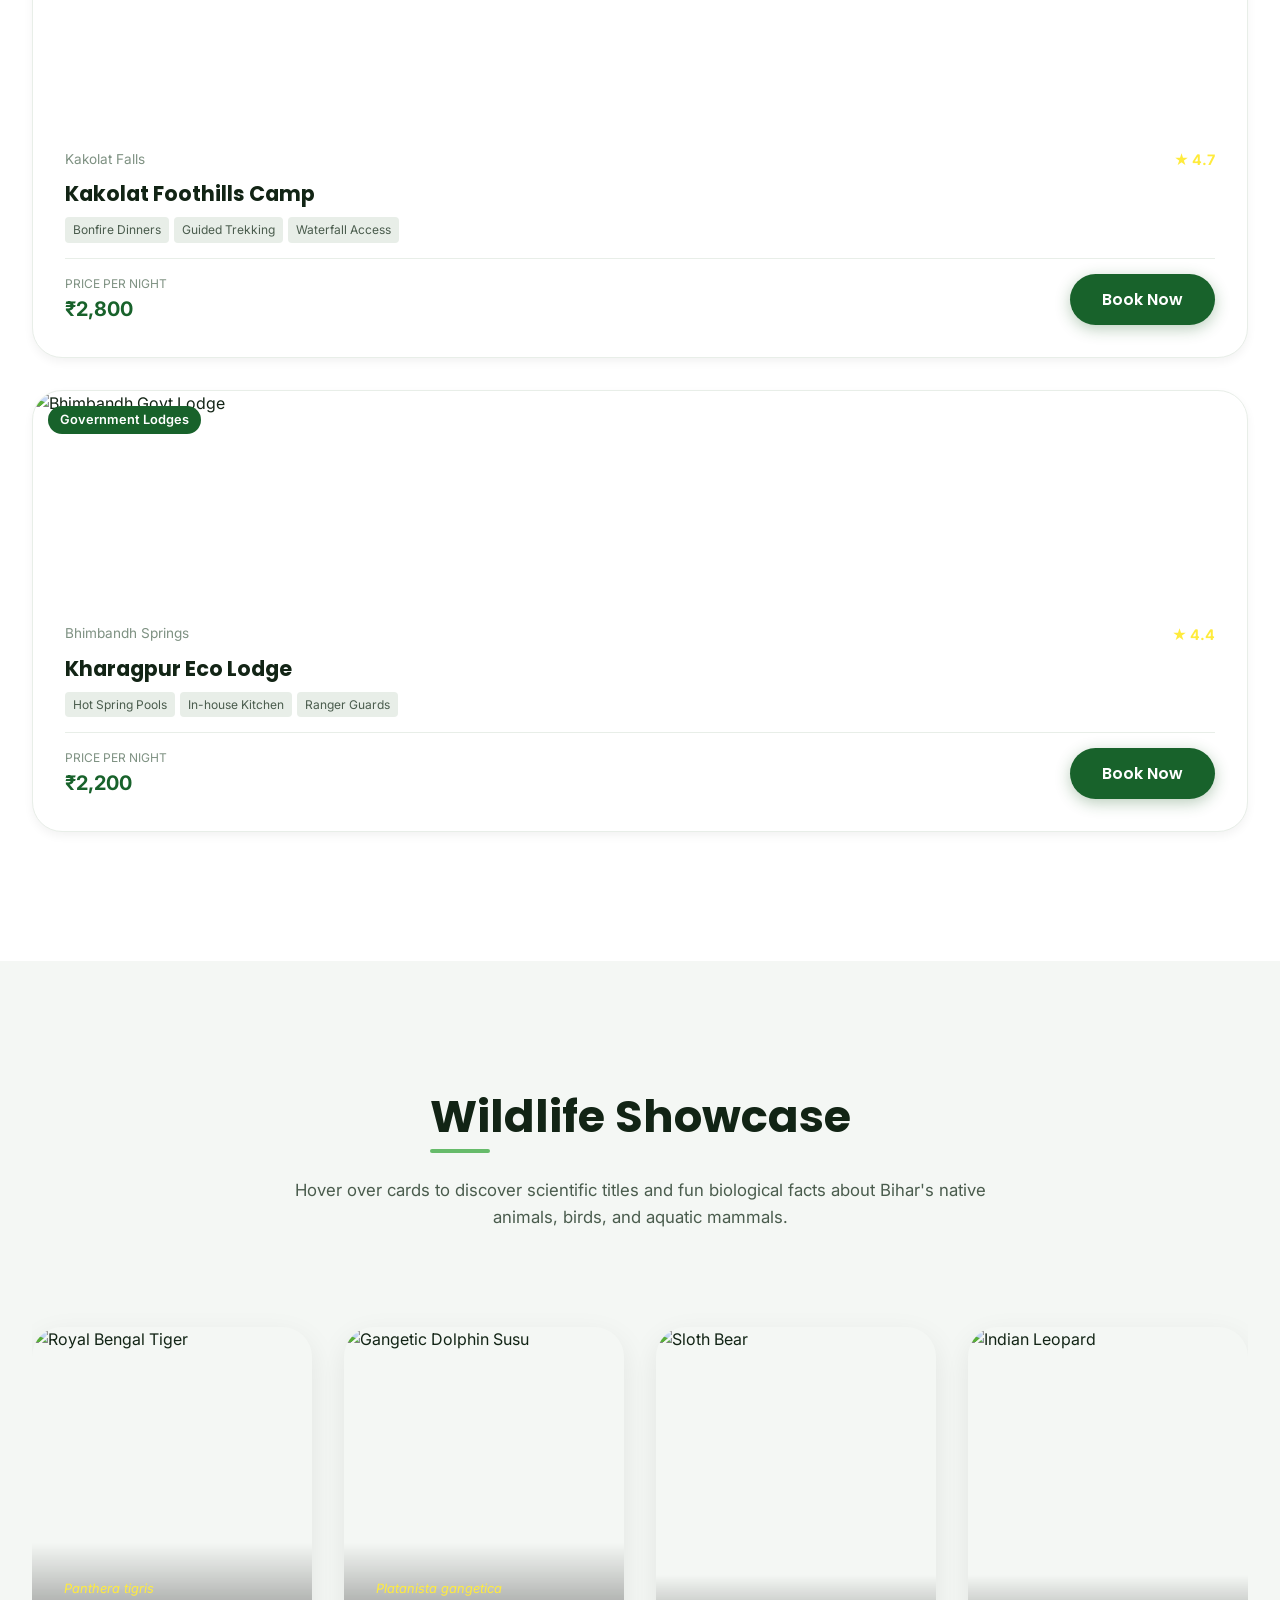
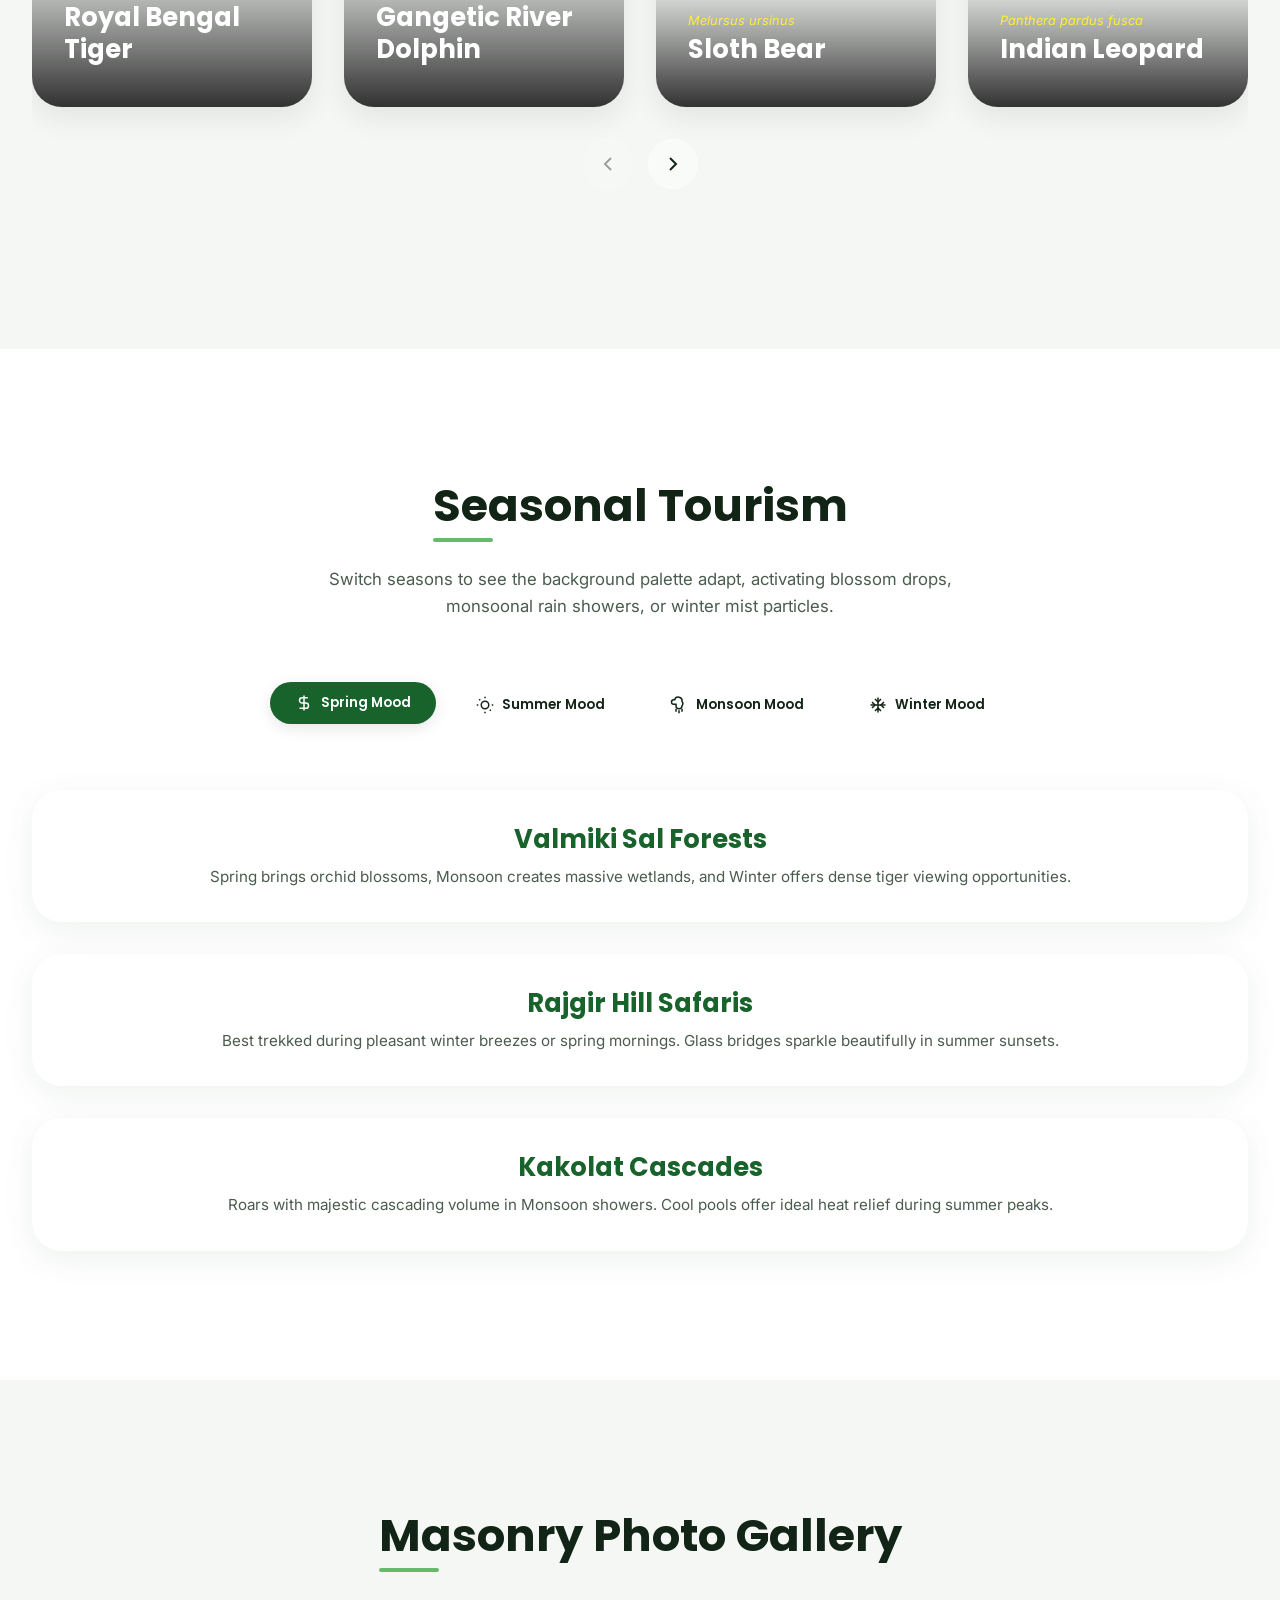
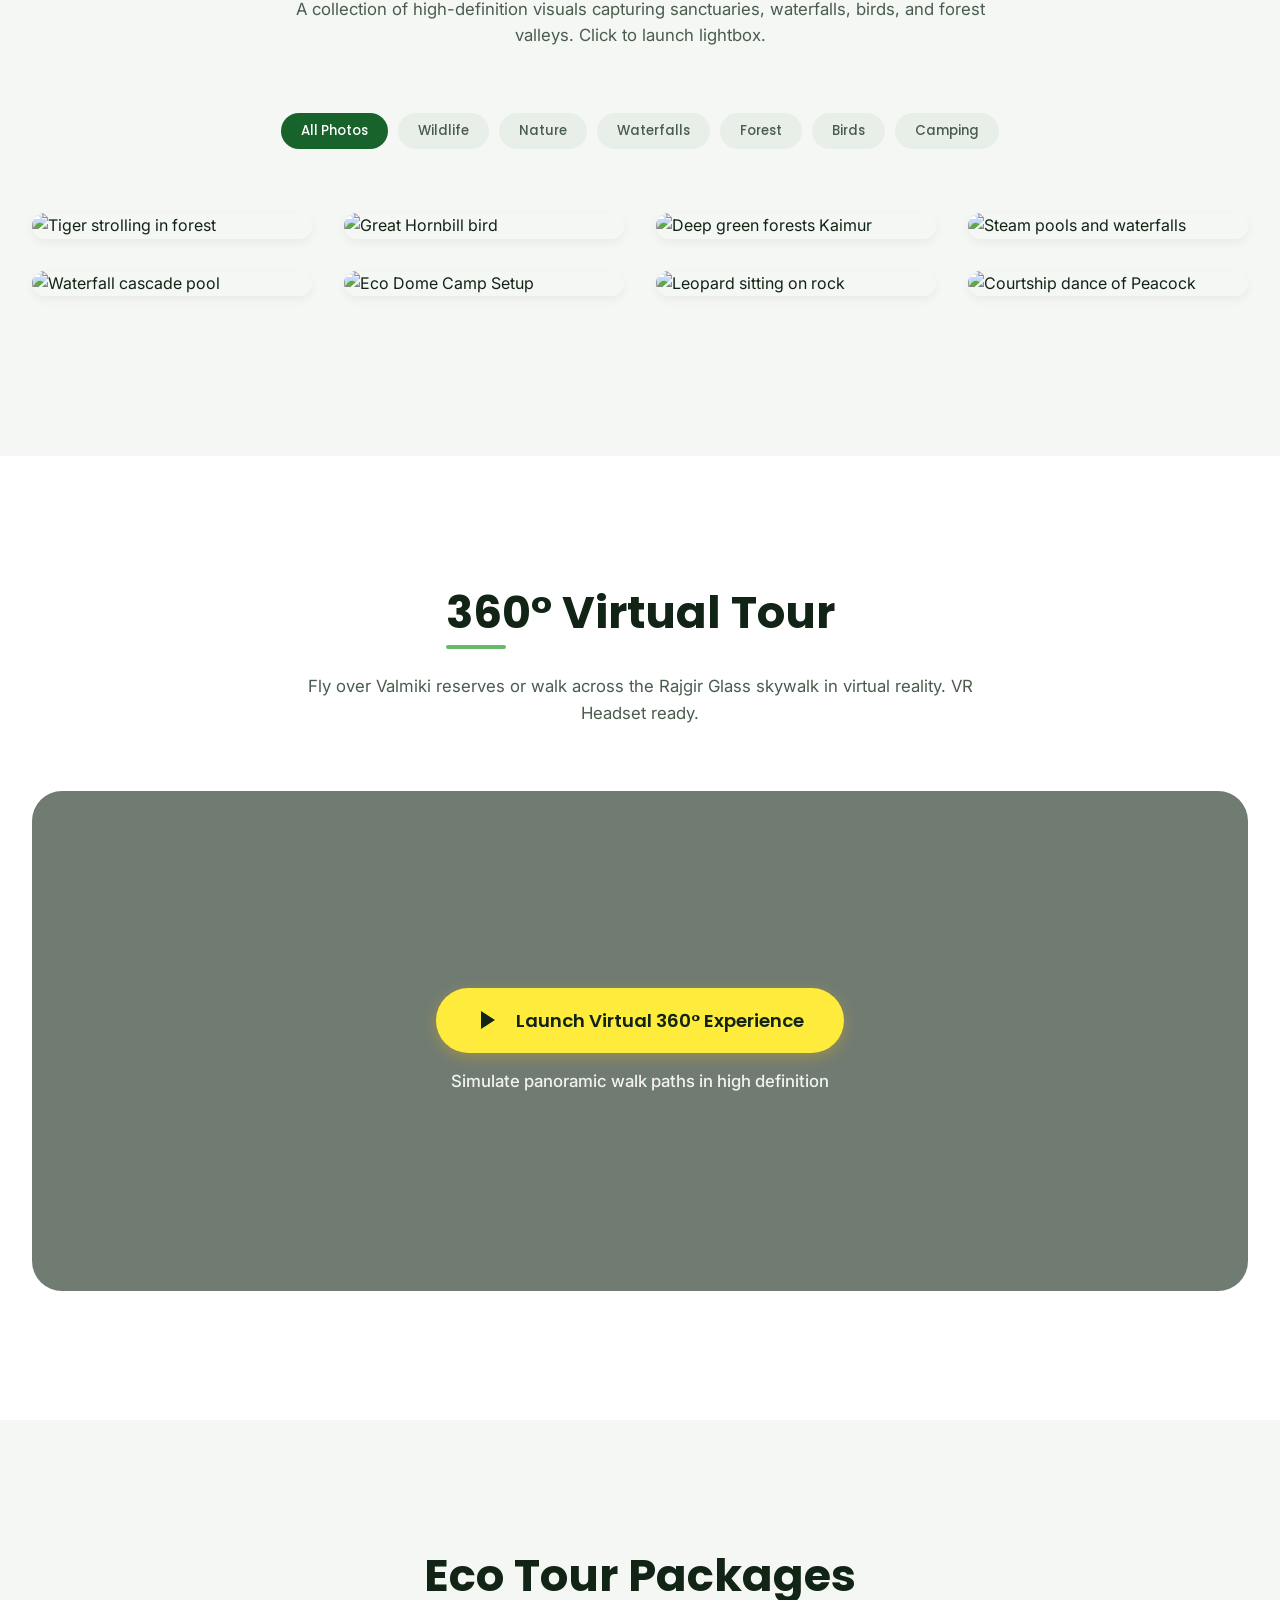
==== commit 0051f588: "Remove scroll down indicator and marquee strip, and enhance smart search engine with thumbnails and " ====
--- a/index.html
+++ b/index.html
@@ -119,33 +119,8 @@
         <div class="search-suggestions" id="search-suggestions" role="listbox"></div>
       </div>
     </div>
-
-    <div class="scroll-indicator" onclick="document.getElementById('destinations').scrollIntoView({behavior:'smooth'})">
-      <span>Scroll Down</span>
-      <div class="scroll-indicator-mouse"></div>
-    </div>
   </header>
 
-  <!-- --- PARTNERS & AWARDS TICKER (Infinite Marquee) --- -->
-  <div class="marquee-wrapper">
-    <div class="marquee-content">
-      <span>★ Valmiki National Park</span>
-      <span>★ Rajgir Glass Canopy Safari</span>
-      <span>★ Asia's Gangetic Dolphin Sanctuary</span>
-      <span>★ Kakolat Mineral Springs</span>
-      <span>★ Sustainable Eco-Development Project</span>
-      <span>★ National Wildlife Conservation Award</span>
-      <span>★ Bihar Eco Tourism Board</span>
-      <!-- Repeated for infinite scroll seamless effect -->
-      <span>★ Valmiki National Park</span>
-      <span>★ Rajgir Glass Canopy Safari</span>
-      <span>★ Asia's Gangetic Dolphin Sanctuary</span>
-      <span>★ Kakolat Mineral Springs</span>
-      <span>★ Sustainable Eco-Development Project</span>
-      <span>★ National Wildlife Conservation Award</span>
-      <span>★ Bihar Eco Tourism Board</span>
-    </div>
-  </div>
 
   <!-- --- FEATURED DESTINATIONS --- -->
   <section id="destinations">
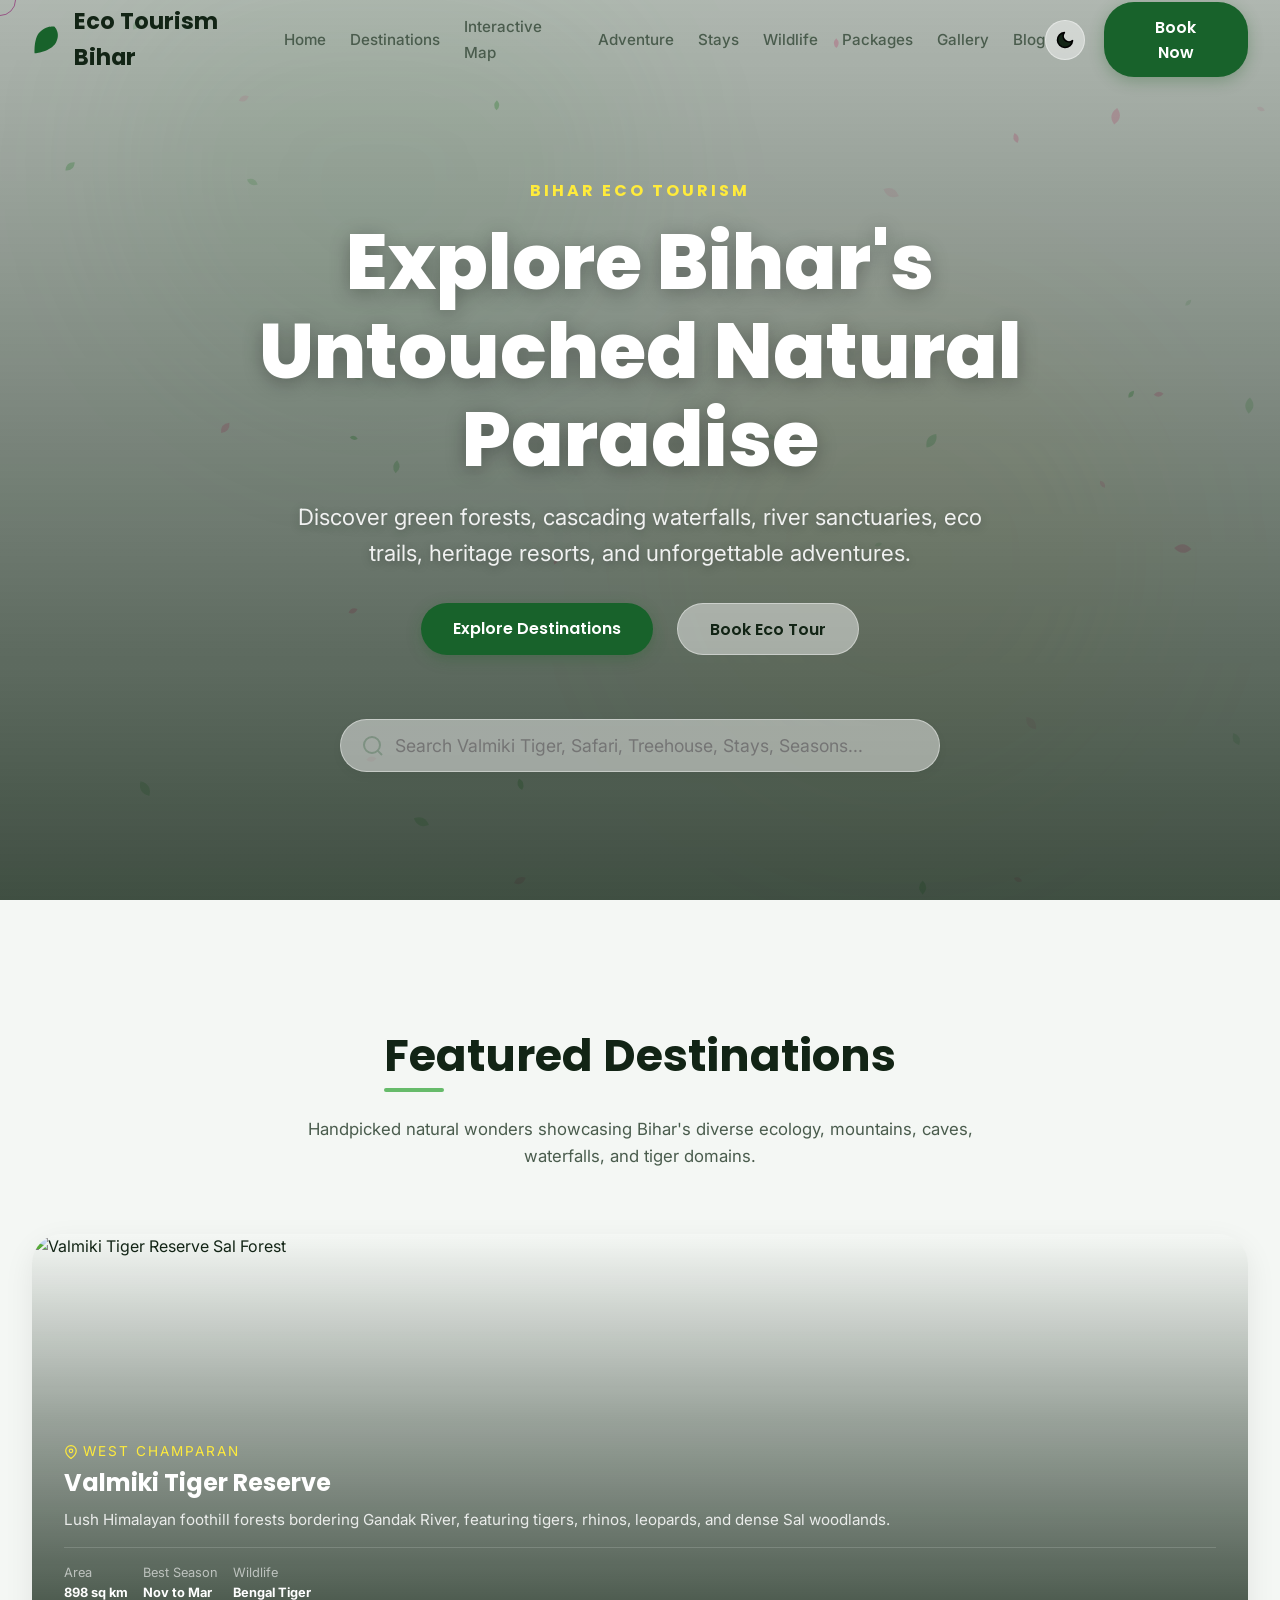
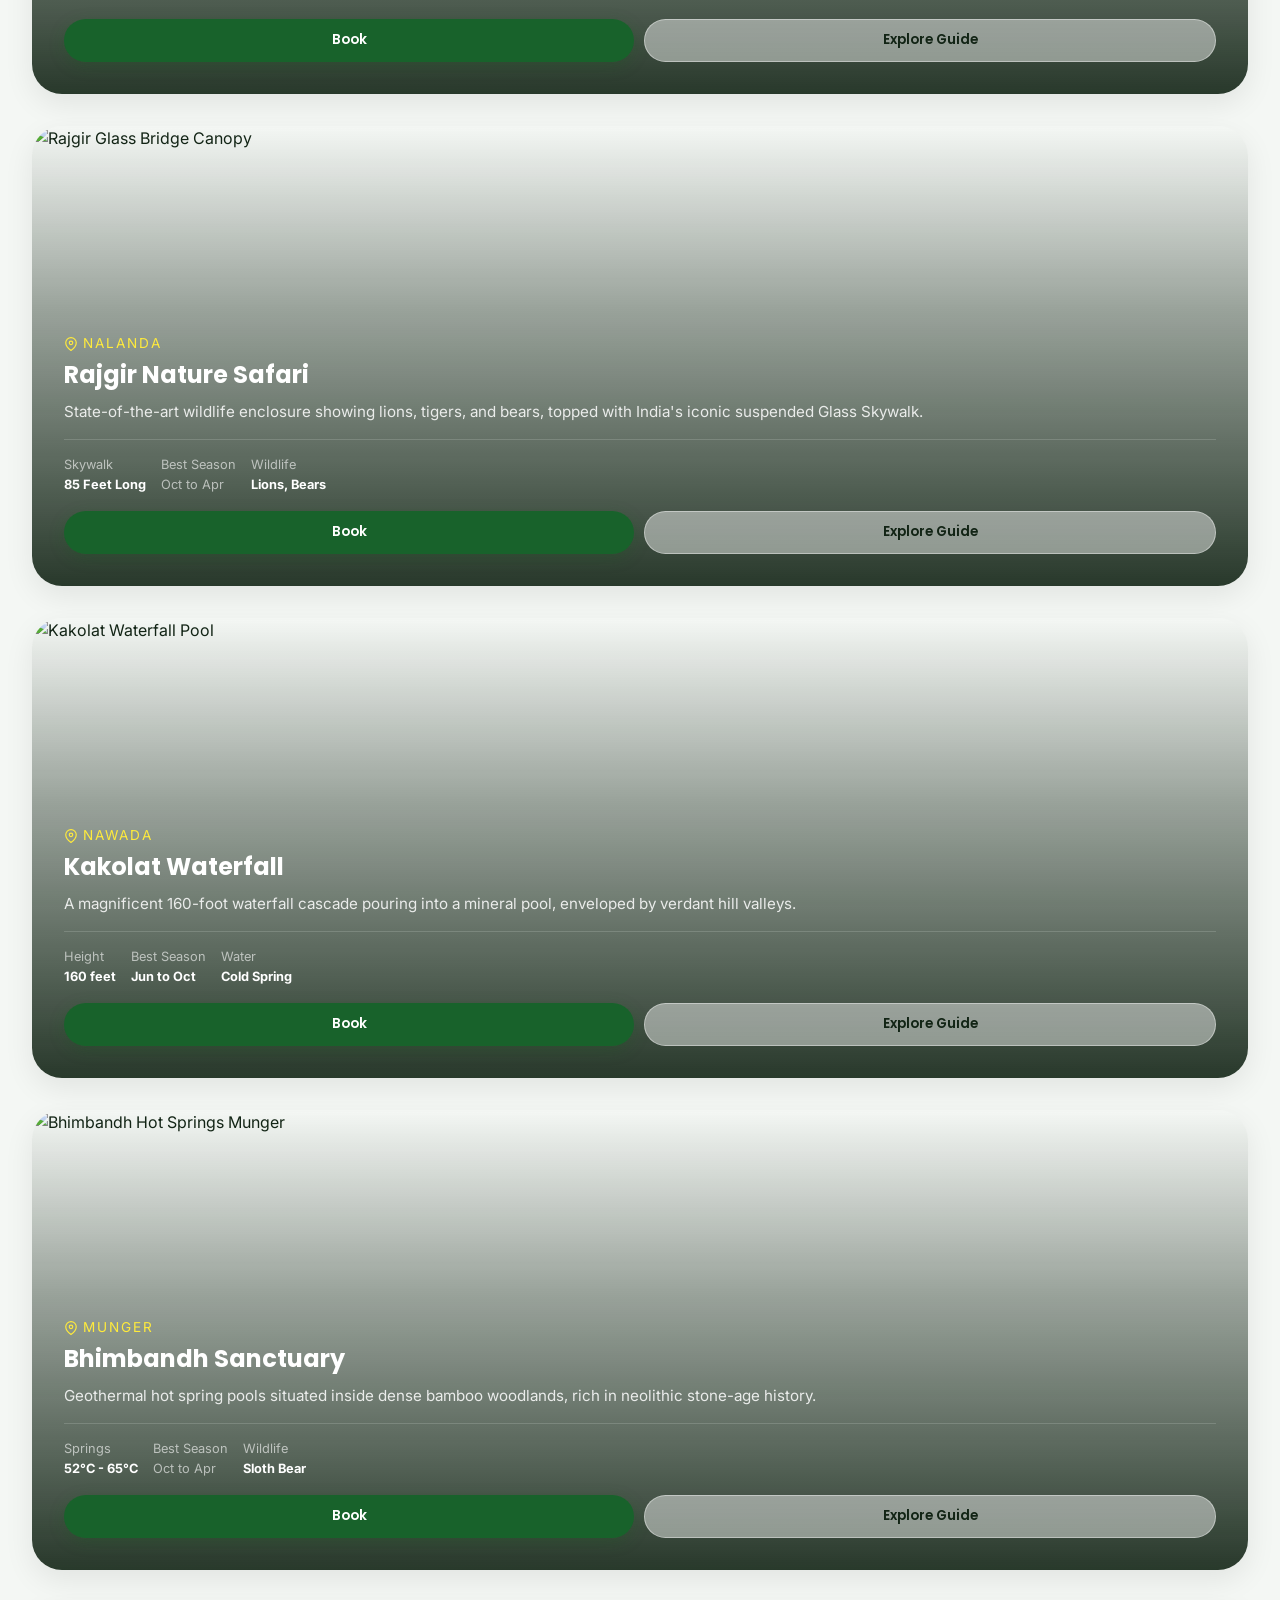
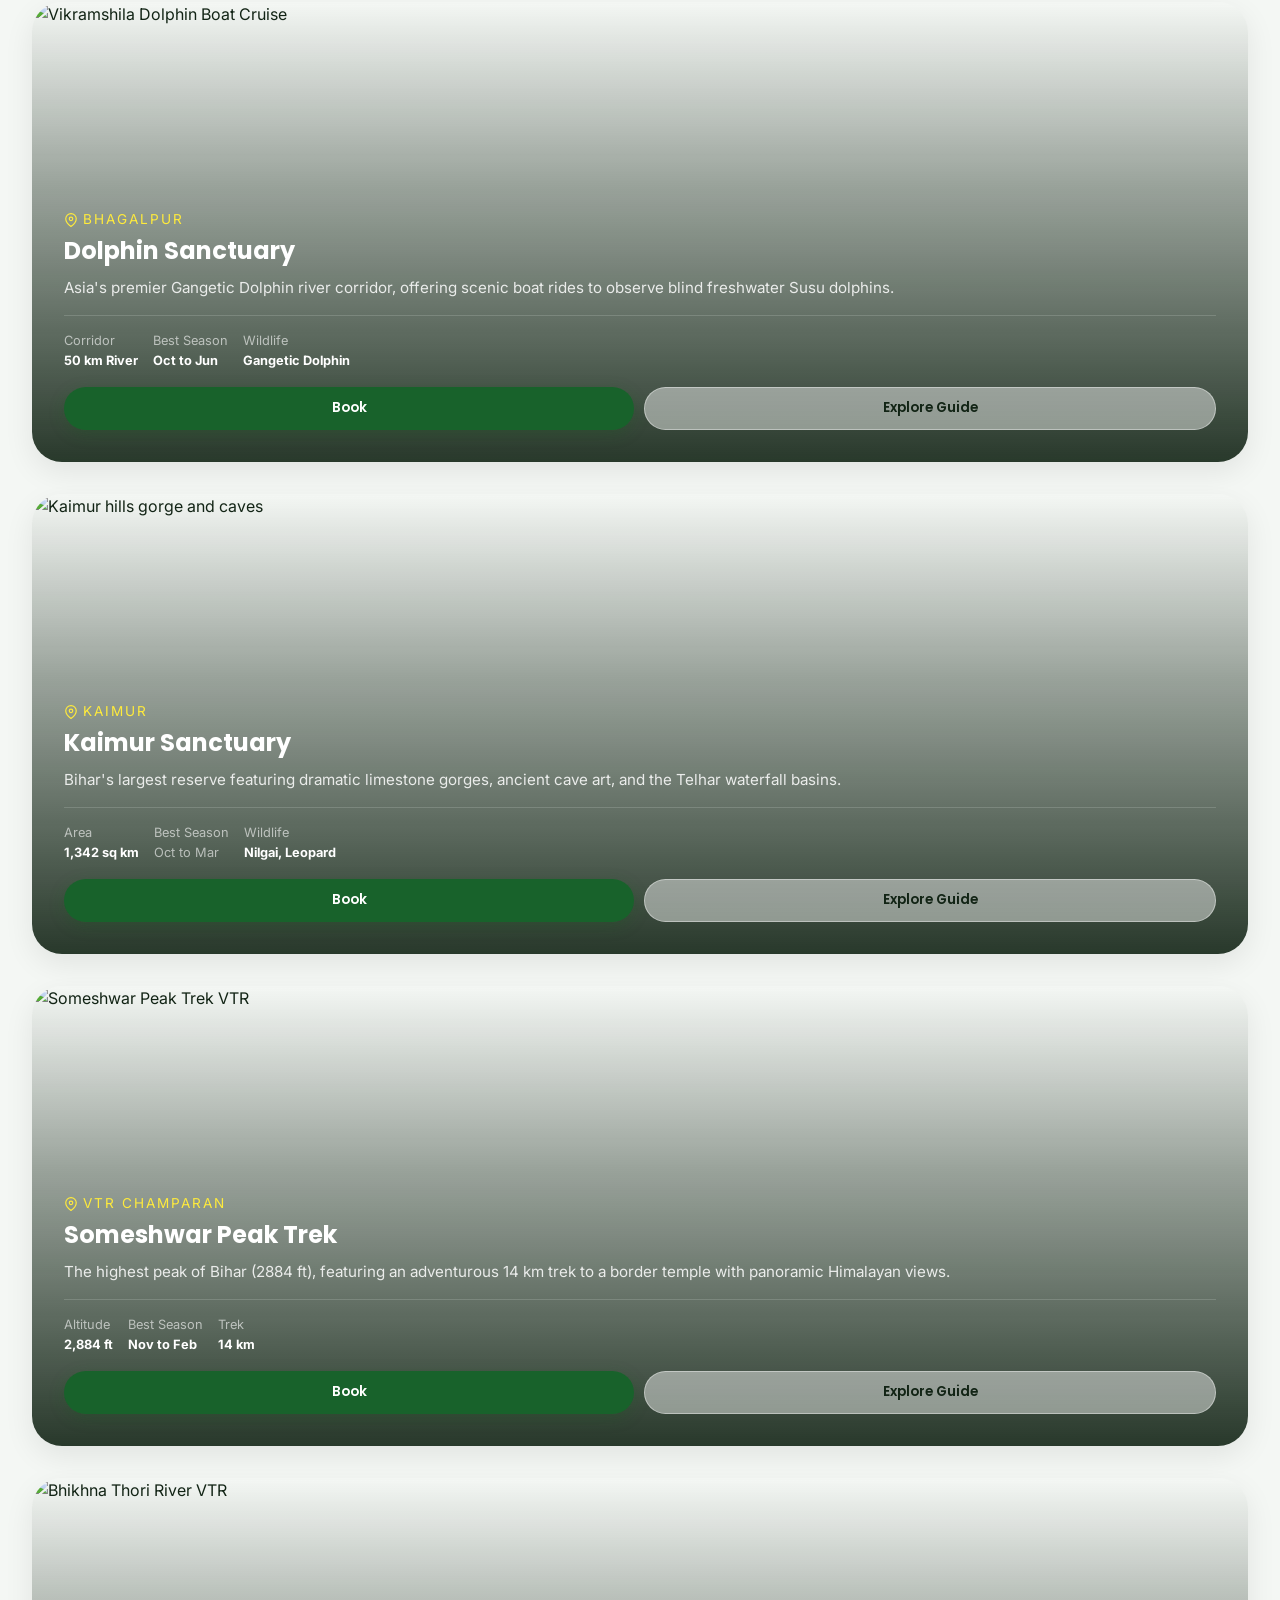
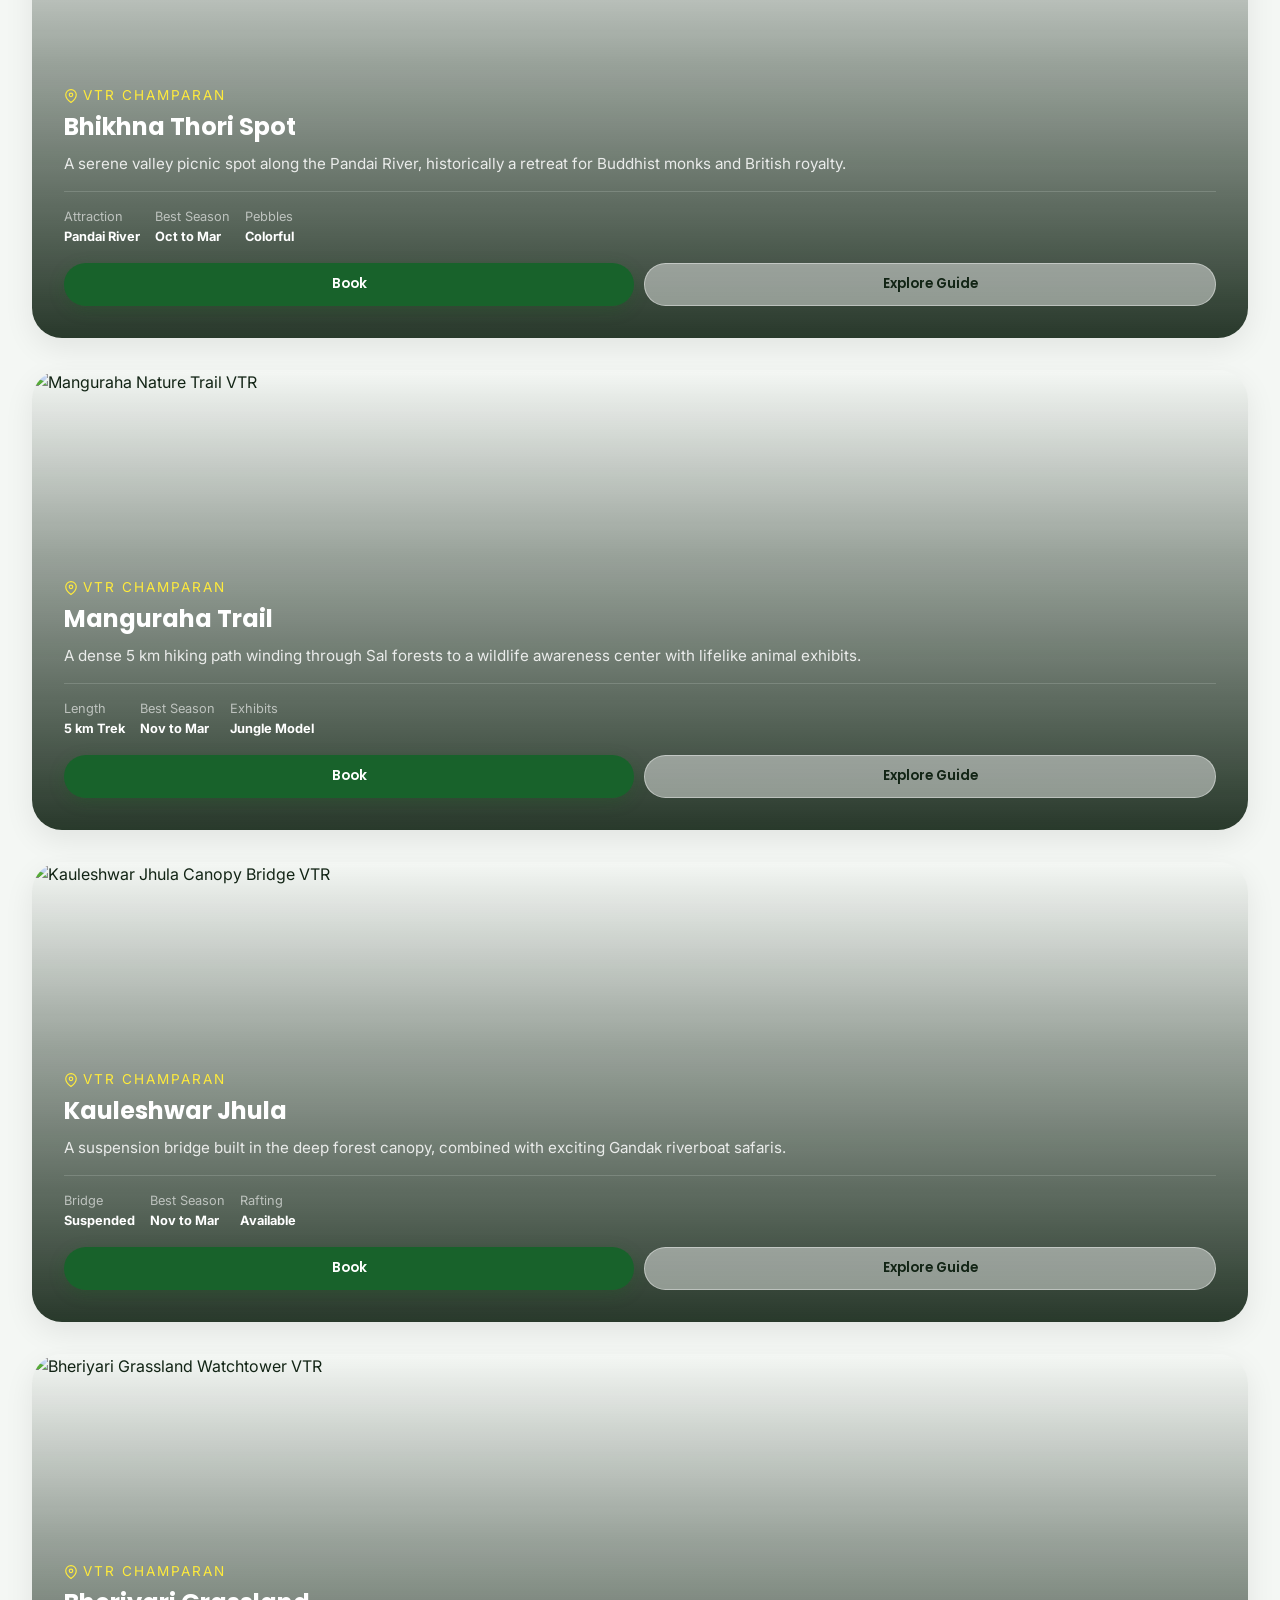
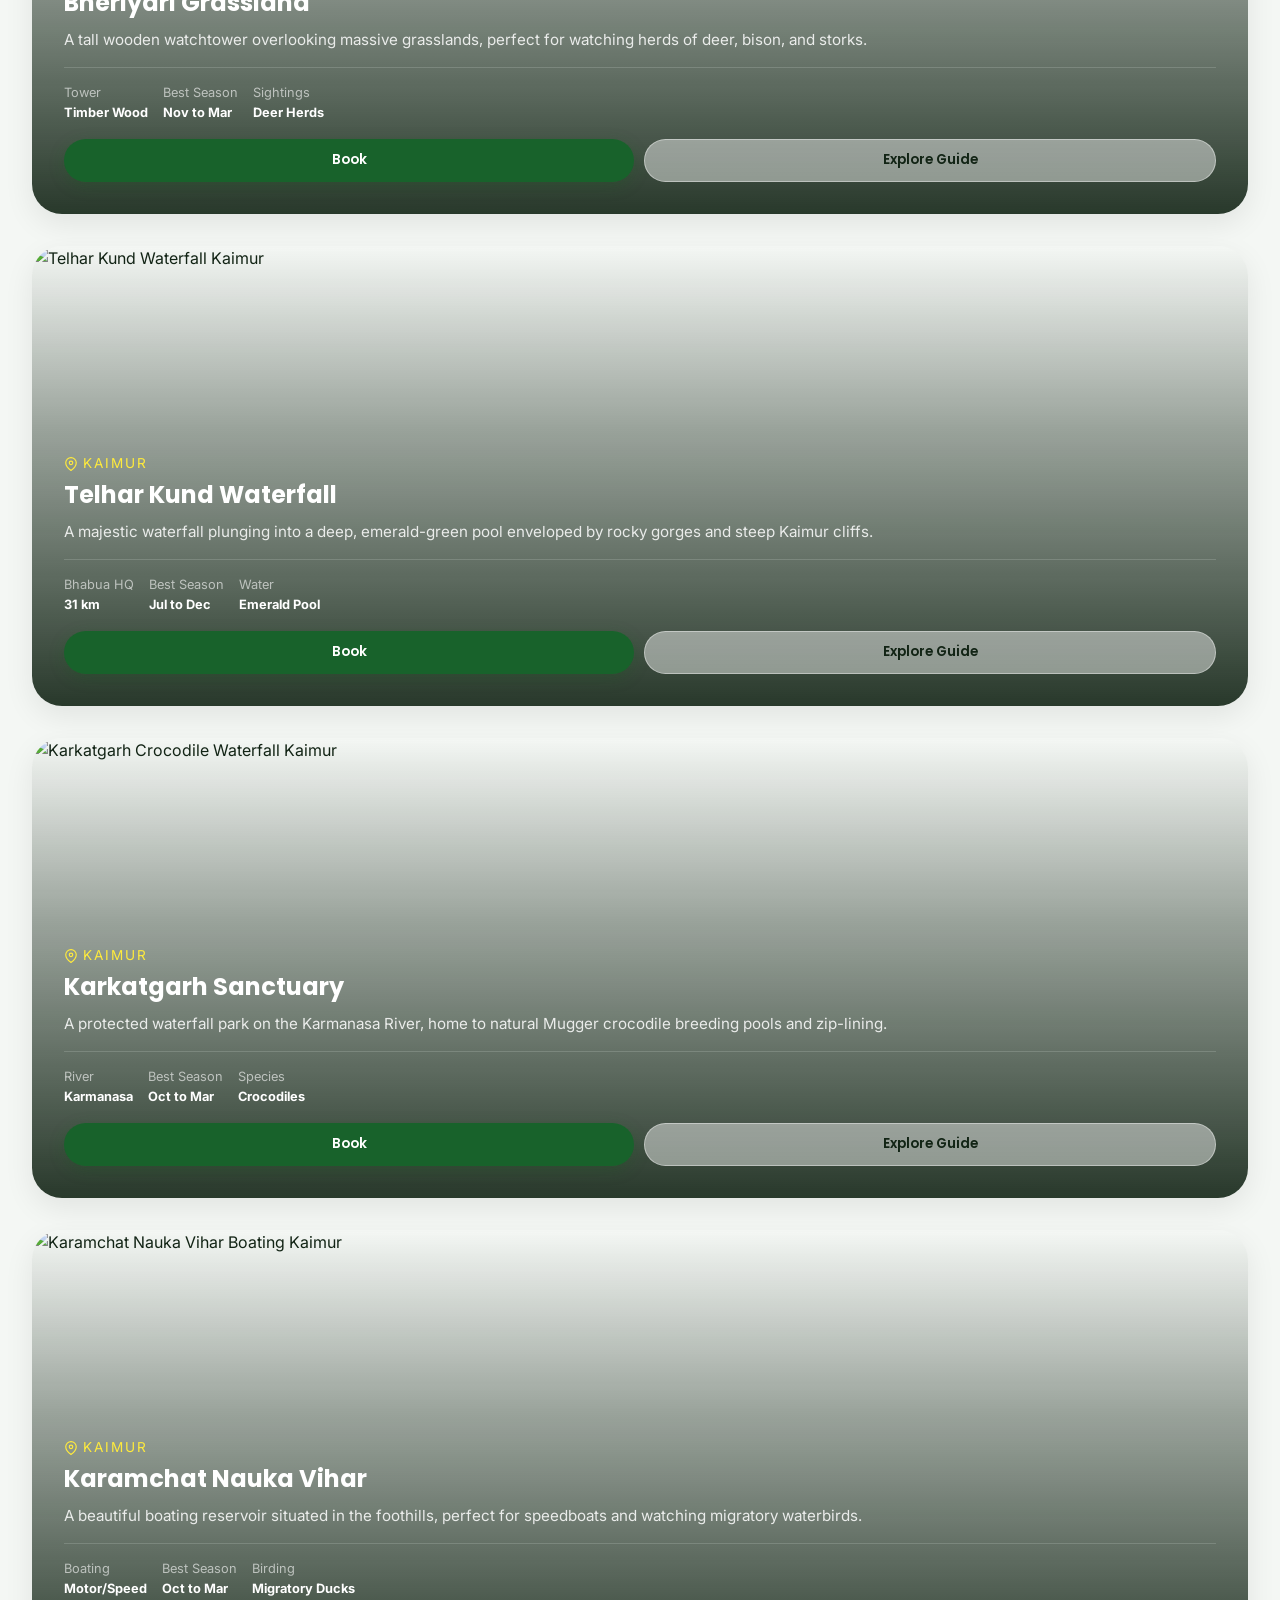
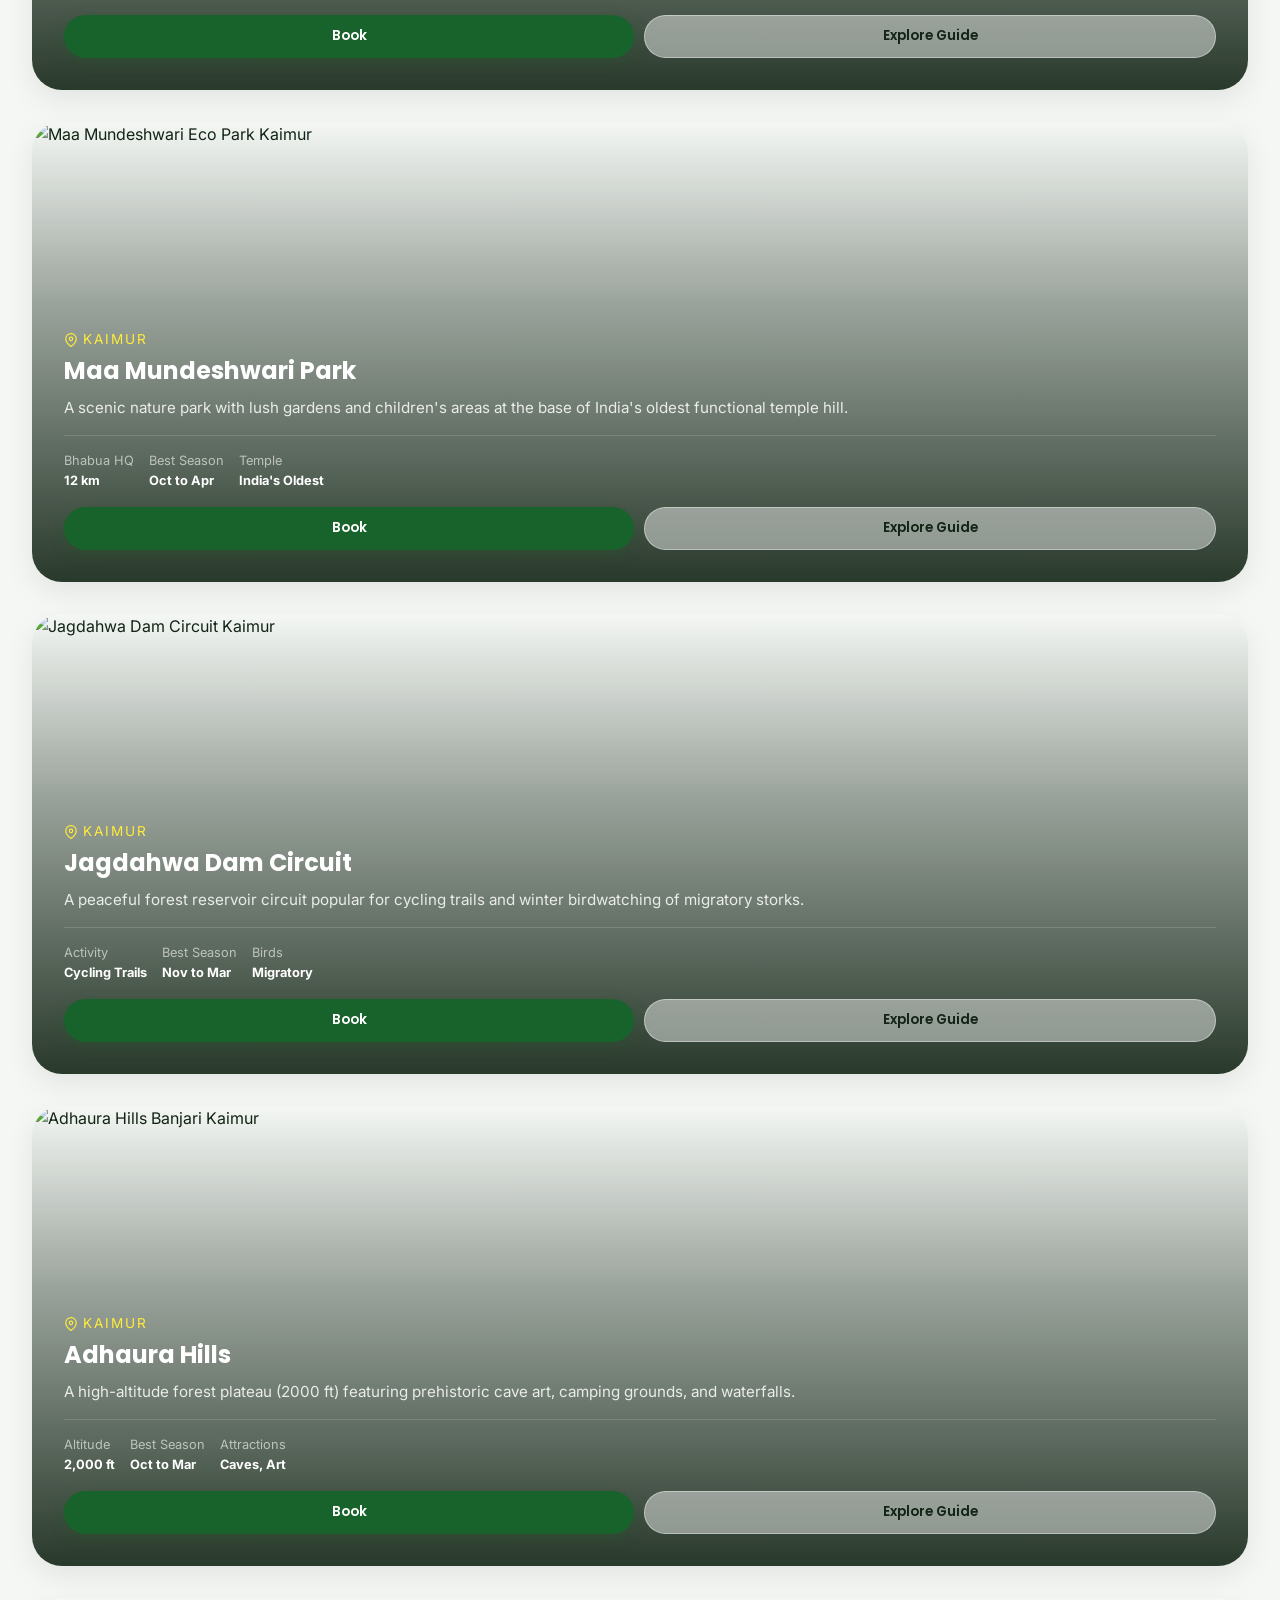
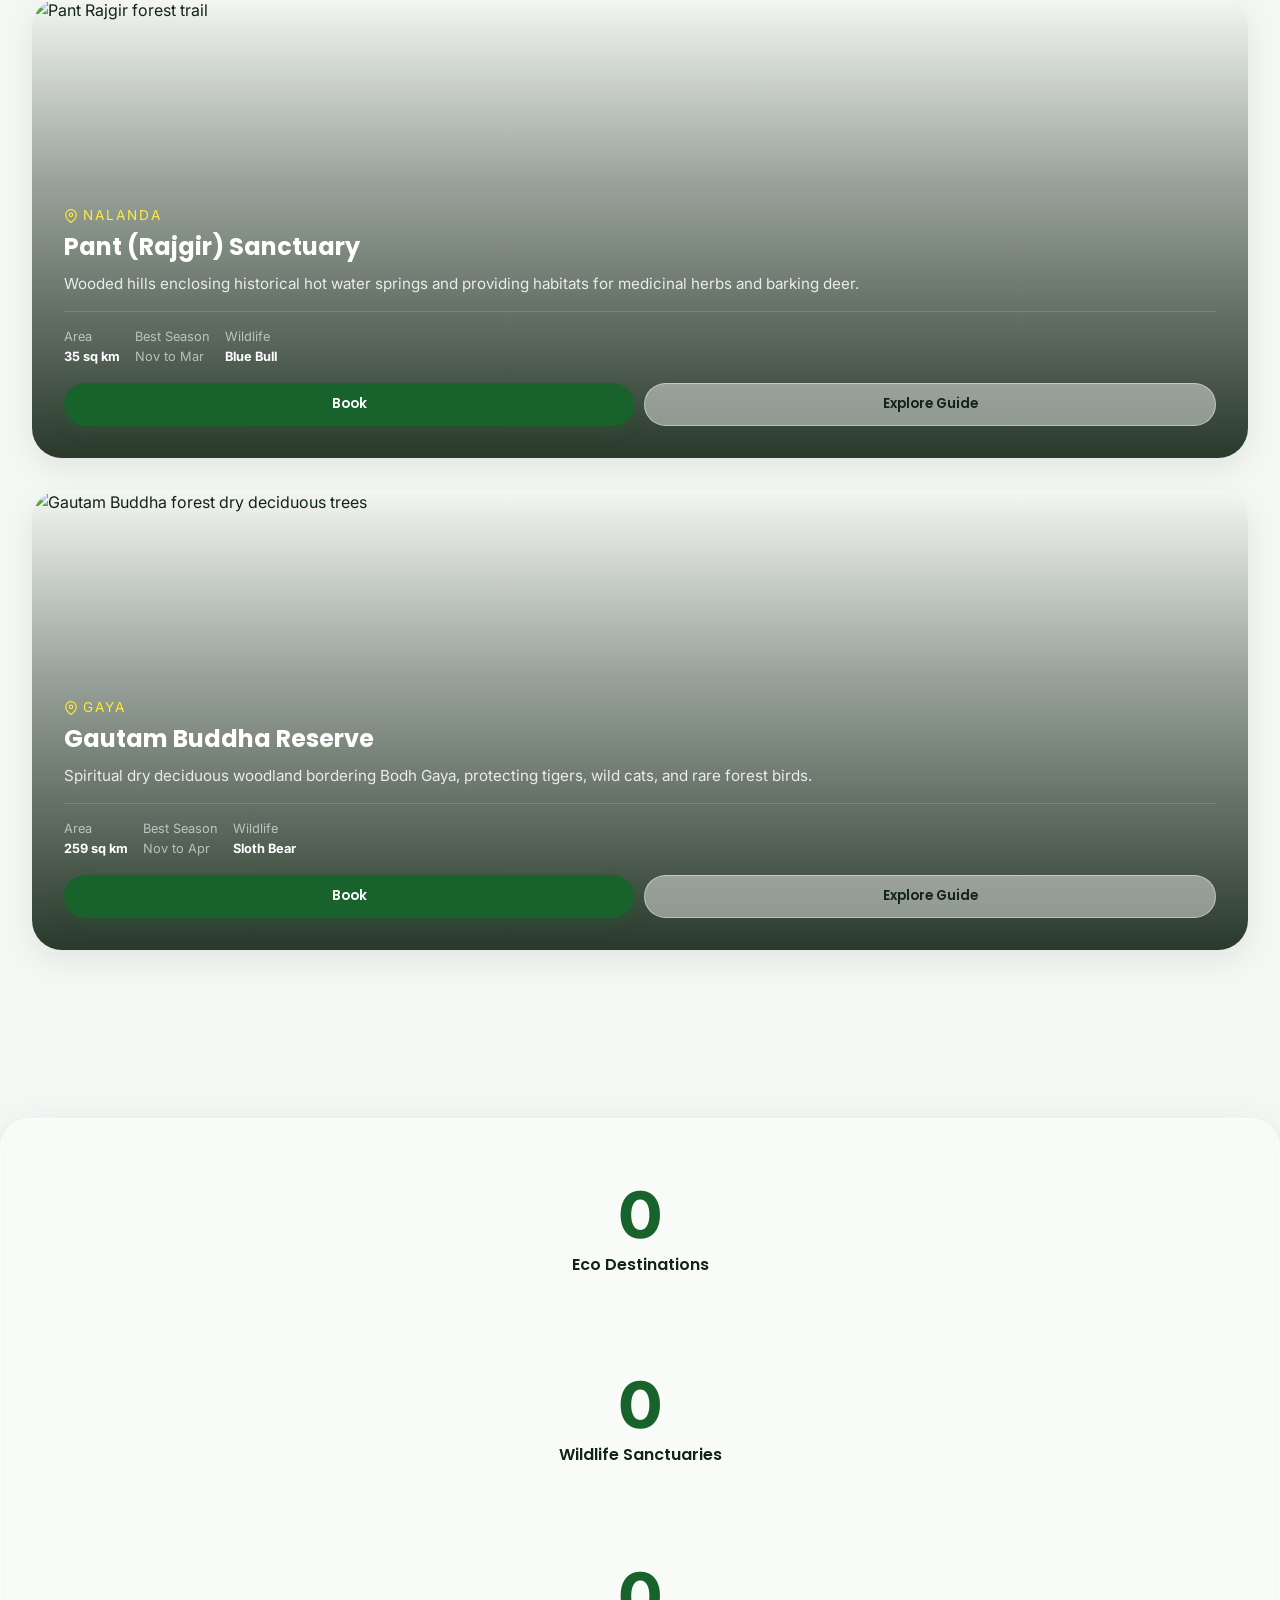
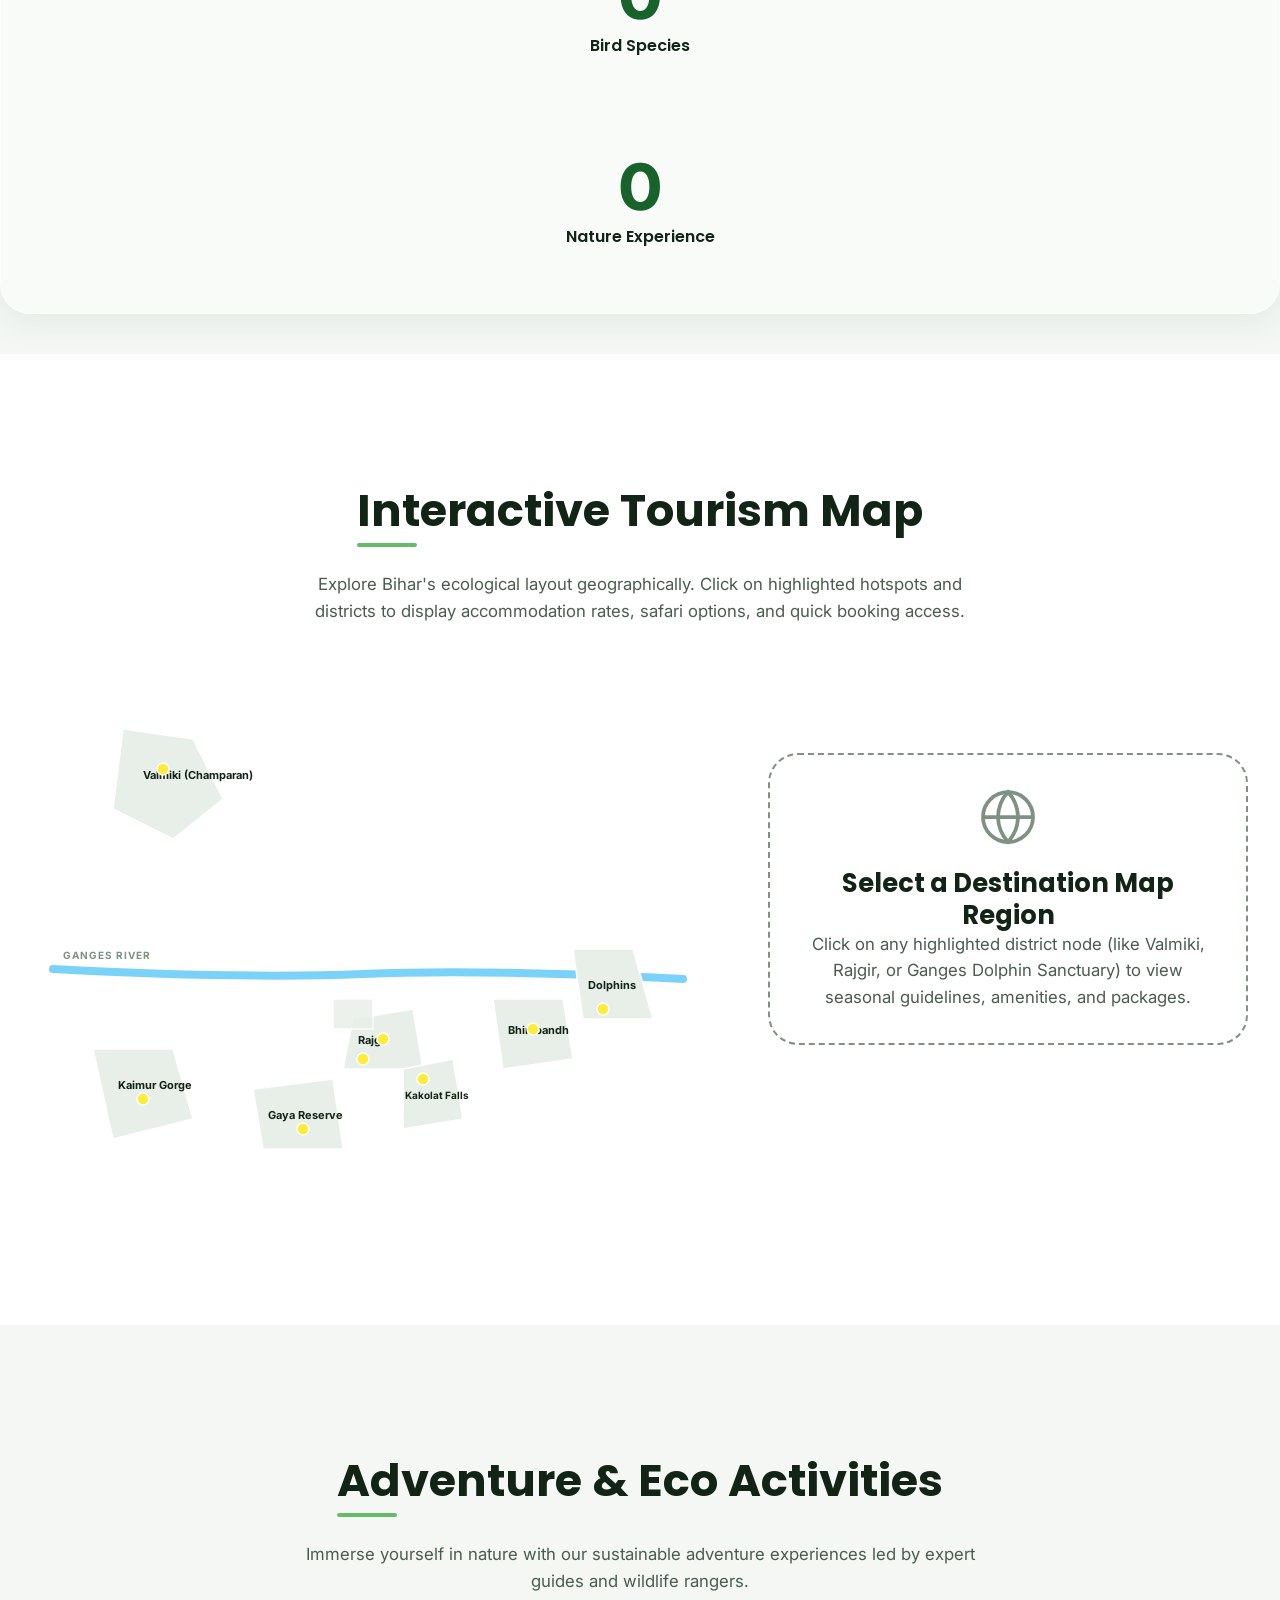
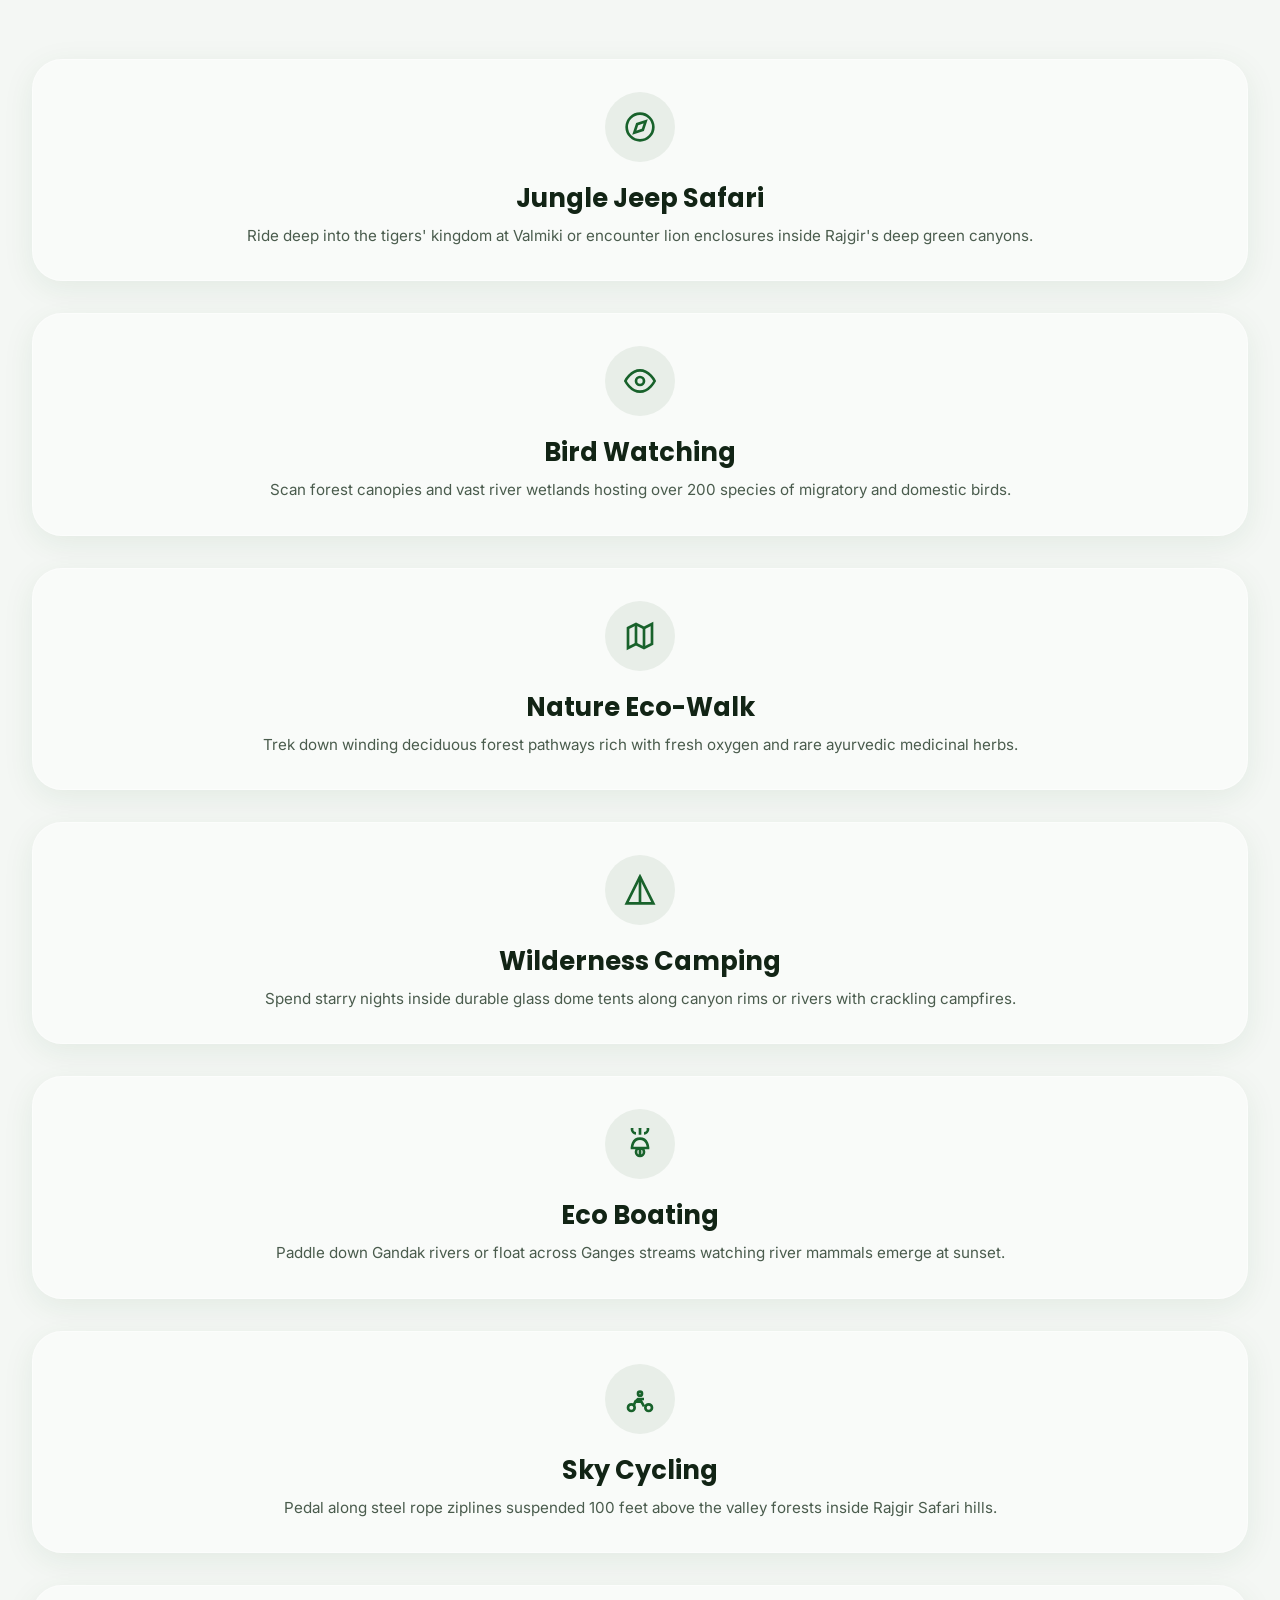
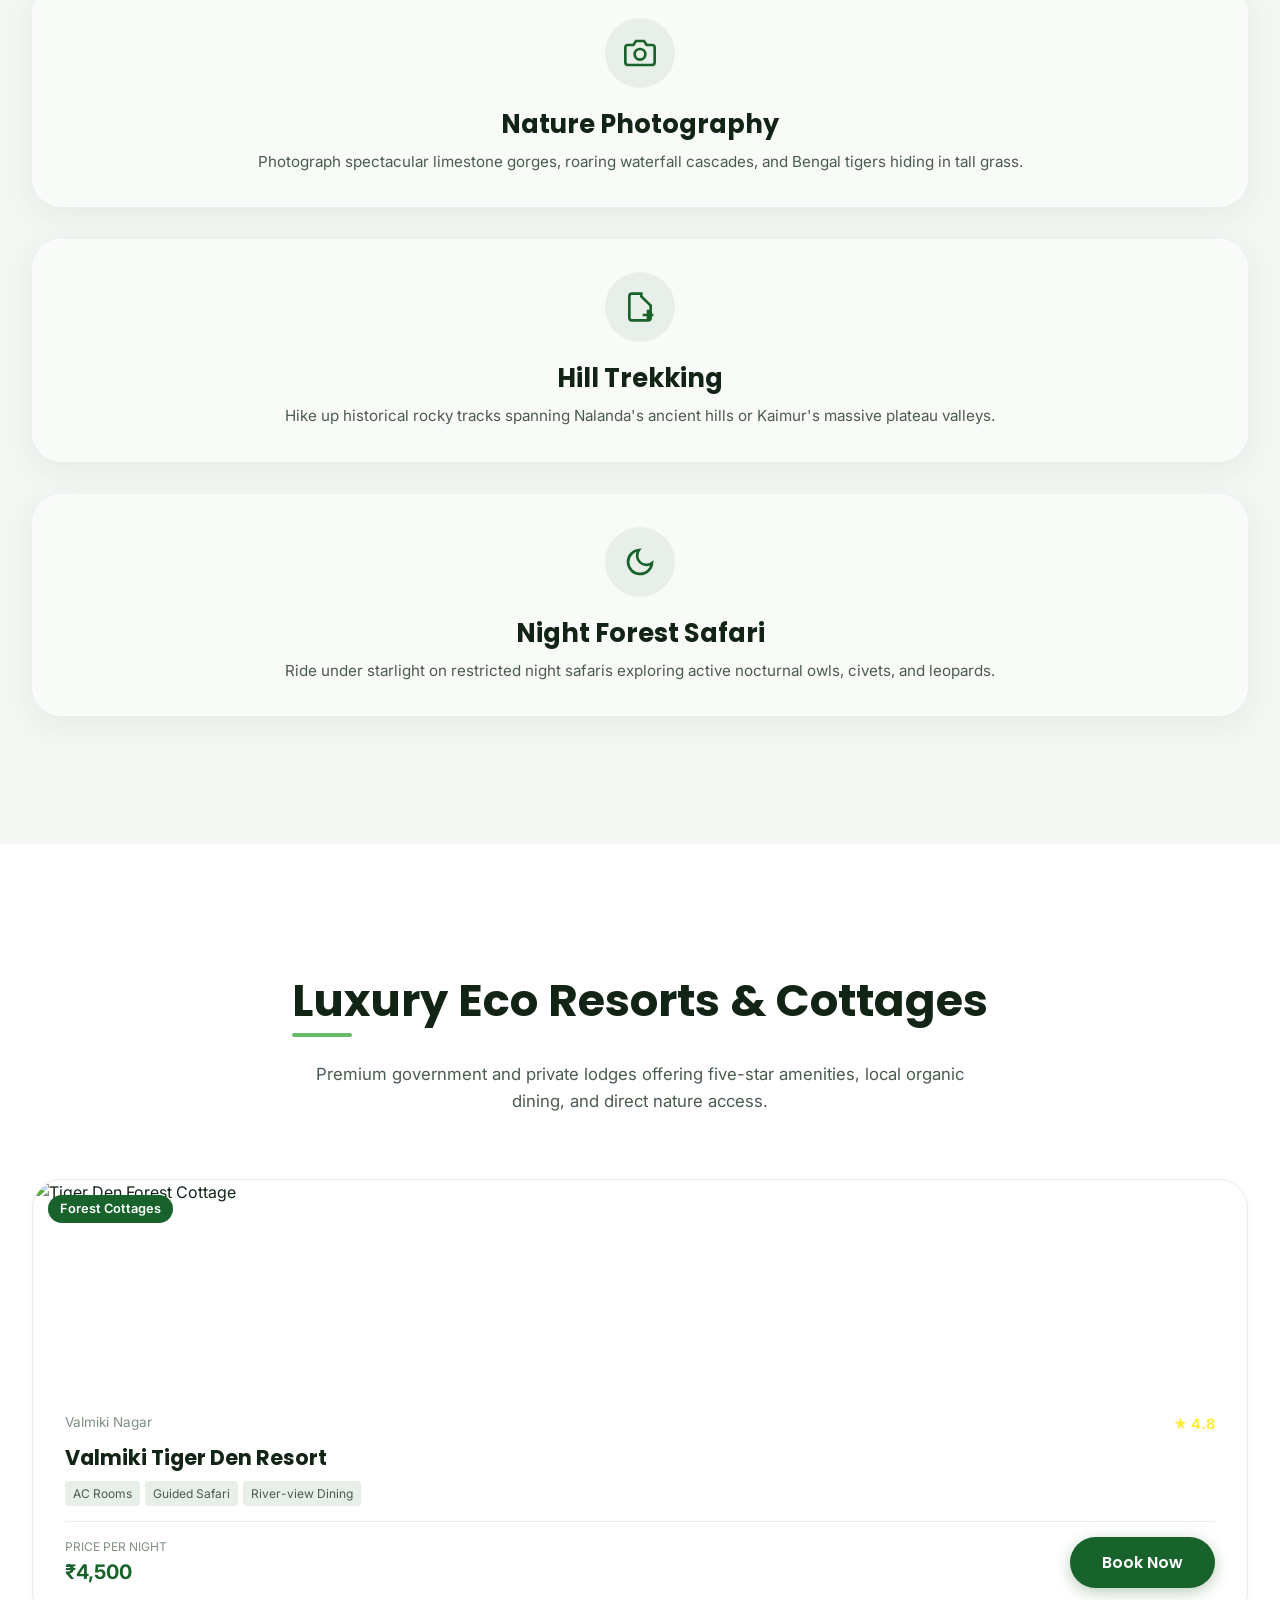
==== commit d2e8ca78: "Add VTR and Kaimur sub-destinations to homepage grid in index.html" ====
--- a/index.html
+++ b/index.html
@@ -275,6 +275,270 @@
           </div>
         </div>
 
+        <!-- Someshwar Peak Trek (VTR Sub) -->
+        <div class="dest-card reveal-on-scroll" id="dest-card-someshwar_peak">
+          <div class="dest-image-container">
+            <img src="https://images.unsplash.com/photo-1464822759023-fed622ff2c3b?auto=format&fit=crop&q=80&w=800" alt="Someshwar Peak Trek VTR">
+          </div>
+          <div class="dest-overlay">
+            <div class="dest-location">
+              <svg viewBox="0 0 24 24" width="14" height="14" stroke="currentColor" stroke-width="2" fill="none"><path d="M21 10c0 7-9 13-9 13s-9-6-9-13a9 9 0 0 1 18 0z"></path><circle cx="12" cy="10" r="3"></circle></svg>
+              <span>VTR Champaran</span>
+            </div>
+            <h3 class="dest-title">Someshwar Peak Trek</h3>
+            <p class="dest-desc">The highest peak of Bihar (2884 ft), featuring an adventurous 14 km trek to a border temple with panoramic Himalayan views.</p>
+            <div class="dest-facts">
+              <div class="dest-fact-item"><span>Altitude</span><strong>2,884 ft</strong></div>
+              <div class="dest-fact-item"><span>Best Season</span><strong>Nov to Feb</strong></div>
+              <div class="dest-fact-item"><span>Trek</span><strong>14 km</strong></div>
+            </div>
+            <div class="dest-actions">
+              <button class="btn btn-primary book-cta" data-destination="someshwar_peak">Book</button>
+              <a href="destination-detail.html?id=someshwar_peak" class="btn btn-secondary">Explore Guide</a>
+            </div>
+          </div>
+        </div>
+
+        <!-- Bhikhna Thori Spot (VTR Sub) -->
+        <div class="dest-card reveal-on-scroll" id="dest-card-bhikhna_thori">
+          <div class="dest-image-container">
+            <img src="https://images.unsplash.com/photo-1470071459604-3b5ec3a7fe05?auto=format&fit=crop&q=80&w=800" alt="Bhikhna Thori River VTR">
+          </div>
+          <div class="dest-overlay">
+            <div class="dest-location">
+              <svg viewBox="0 0 24 24" width="14" height="14" stroke="currentColor" stroke-width="2" fill="none"><path d="M21 10c0 7-9 13-9 13s-9-6-9-13a9 9 0 0 1 18 0z"></path><circle cx="12" cy="10" r="3"></circle></svg>
+              <span>VTR Champaran</span>
+            </div>
+            <h3 class="dest-title">Bhikhna Thori Spot</h3>
+            <p class="dest-desc">A serene valley picnic spot along the Pandai River, historically a retreat for Buddhist monks and British royalty.</p>
+            <div class="dest-facts">
+              <div class="dest-fact-item"><span>Attraction</span><strong>Pandai River</strong></div>
+              <div class="dest-fact-item"><span>Best Season</span><strong>Oct to Mar</strong></div>
+              <div class="dest-fact-item"><span>Pebbles</span><strong>Colorful</strong></div>
+            </div>
+            <div class="dest-actions">
+              <button class="btn btn-primary book-cta" data-destination="bhikhna_thori">Book</button>
+              <a href="destination-detail.html?id=bhikhna_thori" class="btn btn-secondary">Explore Guide</a>
+            </div>
+          </div>
+        </div>
+
+        <!-- Manguraha Nature Trail (VTR Sub) -->
+        <div class="dest-card reveal-on-scroll" id="dest-card-manguraha_trail">
+          <div class="dest-image-container">
+            <img src="https://images.unsplash.com/photo-1447752875215-b2761acb3c5d?auto=format&fit=crop&q=80&w=800" alt="Manguraha Nature Trail VTR">
+          </div>
+          <div class="dest-overlay">
+            <div class="dest-location">
+              <svg viewBox="0 0 24 24" width="14" height="14" stroke="currentColor" stroke-width="2" fill="none"><path d="M21 10c0 7-9 13-9 13s-9-6-9-13a9 9 0 0 1 18 0z"></path><circle cx="12" cy="10" r="3"></circle></svg>
+              <span>VTR Champaran</span>
+            </div>
+            <h3 class="dest-title">Manguraha Trail</h3>
+            <p class="dest-desc">A dense 5 km hiking path winding through Sal forests to a wildlife awareness center with lifelike animal exhibits.</p>
+            <div class="dest-facts">
+              <div class="dest-fact-item"><span>Length</span><strong>5 km Trek</strong></div>
+              <div class="dest-fact-item"><span>Best Season</span><strong>Nov to Mar</strong></div>
+              <div class="dest-fact-item"><span>Exhibits</span><strong>Jungle Model</strong></div>
+            </div>
+            <div class="dest-actions">
+              <button class="btn btn-primary book-cta" data-destination="manguraha_trail">Book</button>
+              <a href="destination-detail.html?id=manguraha_trail" class="btn btn-secondary">Explore Guide</a>
+            </div>
+          </div>
+        </div>
+
+        <!-- Kauleshwar Jhula (VTR Sub) -->
+        <div class="dest-card reveal-on-scroll" id="dest-card-kauleshwar_jhula">
+          <div class="dest-image-container">
+            <img src="https://images.unsplash.com/photo-1546548970-71785318a17b?auto=format&fit=crop&q=80&w=800" alt="Kauleshwar Jhula Canopy Bridge VTR">
+          </div>
+          <div class="dest-overlay">
+            <div class="dest-location">
+              <svg viewBox="0 0 24 24" width="14" height="14" stroke="currentColor" stroke-width="2" fill="none"><path d="M21 10c0 7-9 13-9 13s-9-6-9-13a9 9 0 0 1 18 0z"></path><circle cx="12" cy="10" r="3"></circle></svg>
+              <span>VTR Champaran</span>
+            </div>
+            <h3 class="dest-title">Kauleshwar Jhula</h3>
+            <p class="dest-desc">A suspension bridge built in the deep forest canopy, combined with exciting Gandak riverboat safaris.</p>
+            <div class="dest-facts">
+              <div class="dest-fact-item"><span>Bridge</span><strong>Suspended</strong></div>
+              <div class="dest-fact-item"><span>Best Season</span><strong>Nov to Mar</strong></div>
+              <div class="dest-fact-item"><span>Rafting</span><strong>Available</strong></div>
+            </div>
+            <div class="dest-actions">
+              <button class="btn btn-primary book-cta" data-destination="kauleshwar_jhula">Book</button>
+              <a href="destination-detail.html?id=kauleshwar_jhula" class="btn btn-secondary">Explore Guide</a>
+            </div>
+          </div>
+        </div>
+
+        <!-- Bheriyari Watchtower & Grassland (VTR Sub) -->
+        <div class="dest-card reveal-on-scroll" id="dest-card-bheriyari_grassland">
+          <div class="dest-image-container">
+            <img src="https://images.unsplash.com/photo-1603517454228-2f190e2908f5?auto=format&fit=crop&q=80&w=800" alt="Bheriyari Grassland Watchtower VTR">
+          </div>
+          <div class="dest-overlay">
+            <div class="dest-location">
+              <svg viewBox="0 0 24 24" width="14" height="14" stroke="currentColor" stroke-width="2" fill="none"><path d="M21 10c0 7-9 13-9 13s-9-6-9-13a9 9 0 0 1 18 0z"></path><circle cx="12" cy="10" r="3"></circle></svg>
+              <span>VTR Champaran</span>
+            </div>
+            <h3 class="dest-title">Bheriyari Grassland</h3>
+            <p class="dest-desc">A tall wooden watchtower overlooking massive grasslands, perfect for watching herds of deer, bison, and storks.</p>
+            <div class="dest-facts">
+              <div class="dest-fact-item"><span>Tower</span><strong>Timber Wood</strong></div>
+              <div class="dest-fact-item"><span>Best Season</span><strong>Nov to Mar</strong></div>
+              <div class="dest-fact-item"><span>Sightings</span><strong>Deer Herds</strong></div>
+            </div>
+            <div class="dest-actions">
+              <button class="btn btn-primary book-cta" data-destination="bheriyari_grassland">Book</button>
+              <a href="destination-detail.html?id=bheriyari_grassland" class="btn btn-secondary">Explore Guide</a>
+            </div>
+          </div>
+        </div>
+
+        <!-- Telhar Kund Waterfall (Kaimur Sub) -->
+        <div class="dest-card reveal-on-scroll" id="dest-card-telhar_kund">
+          <div class="dest-image-container">
+            <img src="https://images.unsplash.com/photo-1470071459604-3b5ec3a7fe05?auto=format&fit=crop&q=80&w=800" alt="Telhar Kund Waterfall Kaimur">
+          </div>
+          <div class="dest-overlay">
+            <div class="dest-location">
+              <svg viewBox="0 0 24 24" width="14" height="14" stroke="currentColor" stroke-width="2" fill="none"><path d="M21 10c0 7-9 13-9 13s-9-6-9-13a9 9 0 0 1 18 0z"></path><circle cx="12" cy="10" r="3"></circle></svg>
+              <span>Kaimur</span>
+            </div>
+            <h3 class="dest-title">Telhar Kund Waterfall</h3>
+            <p class="dest-desc">A majestic waterfall plunging into a deep, emerald-green pool enveloped by rocky gorges and steep Kaimur cliffs.</p>
+            <div class="dest-facts">
+              <div class="dest-fact-item"><span>Bhabua HQ</span><strong>31 km</strong></div>
+              <div class="dest-fact-item"><span>Best Season</span><strong>Jul to Dec</strong></div>
+              <div class="dest-fact-item"><span>Water</span><strong>Emerald Pool</strong></div>
+            </div>
+            <div class="dest-actions">
+              <button class="btn btn-primary book-cta" data-destination="telhar_kund">Book</button>
+              <a href="destination-detail.html?id=telhar_kund" class="btn btn-secondary">Explore Guide</a>
+            </div>
+          </div>
+        </div>
+
+        <!-- Karkatgarh Crocodile Sanctuary (Kaimur Sub) -->
+        <div class="dest-card reveal-on-scroll" id="dest-card-karkatgarh">
+          <div class="dest-image-container">
+            <img src="https://images.unsplash.com/photo-1507525428034-b723cf961d3e?auto=format&fit=crop&q=80&w=800" alt="Karkatgarh Crocodile Waterfall Kaimur">
+          </div>
+          <div class="dest-overlay">
+            <div class="dest-location">
+              <svg viewBox="0 0 24 24" width="14" height="14" stroke="currentColor" stroke-width="2" fill="none"><path d="M21 10c0 7-9 13-9 13s-9-6-9-13a9 9 0 0 1 18 0z"></path><circle cx="12" cy="10" r="3"></circle></svg>
+              <span>Kaimur</span>
+            </div>
+            <h3 class="dest-title">Karkatgarh Sanctuary</h3>
+            <p class="dest-desc">A protected waterfall park on the Karmanasa River, home to natural Mugger crocodile breeding pools and zip-lining.</p>
+            <div class="dest-facts">
+              <div class="dest-fact-item"><span>River</span><strong>Karmanasa</strong></div>
+              <div class="dest-fact-item"><span>Best Season</span><strong>Oct to Mar</strong></div>
+              <div class="dest-fact-item"><span>Species</span><strong>Crocodiles</strong></div>
+            </div>
+            <div class="dest-actions">
+              <button class="btn btn-primary book-cta" data-destination="karkatgarh">Book</button>
+              <a href="destination-detail.html?id=karkatgarh" class="btn btn-secondary">Explore Guide</a>
+            </div>
+          </div>
+        </div>
+
+        <!-- Karamchat Nauka Vihar (Kaimur Sub) -->
+        <div class="dest-card reveal-on-scroll" id="dest-card-karamchat">
+          <div class="dest-image-container">
+            <img src="https://images.unsplash.com/photo-1570473541596-23797500c501?auto=format&fit=crop&q=80&w=800" alt="Karamchat Nauka Vihar Boating Kaimur">
+          </div>
+          <div class="dest-overlay">
+            <div class="dest-location">
+              <svg viewBox="0 0 24 24" width="14" height="14" stroke="currentColor" stroke-width="2" fill="none"><path d="M21 10c0 7-9 13-9 13s-9-6-9-13a9 9 0 0 1 18 0z"></path><circle cx="12" cy="10" r="3"></circle></svg>
+              <span>Kaimur</span>
+            </div>
+            <h3 class="dest-title">Karamchat Nauka Vihar</h3>
+            <p class="dest-desc">A beautiful boating reservoir situated in the foothills, perfect for speedboats and watching migratory waterbirds.</p>
+            <div class="dest-facts">
+              <div class="dest-fact-item"><span>Boating</span><strong>Motor/Speed</strong></div>
+              <div class="dest-fact-item"><span>Best Season</span><strong>Oct to Mar</strong></div>
+              <div class="dest-fact-item"><span>Birding</span><strong>Migratory Ducks</strong></div>
+            </div>
+            <div class="dest-actions">
+              <button class="btn btn-primary book-cta" data-destination="karamchat">Book</button>
+              <a href="destination-detail.html?id=karamchat" class="btn btn-secondary">Explore Guide</a>
+            </div>
+          </div>
+        </div>
+
+        <!-- Maa Mundeshwari Eco Park (Kaimur Sub) -->
+        <div class="dest-card reveal-on-scroll" id="dest-card-mundeshwari_park">
+          <div class="dest-image-container">
+            <img src="https://images.unsplash.com/photo-1441974231531-c6227db76b6e?auto=format&fit=crop&q=80&w=800" alt="Maa Mundeshwari Eco Park Kaimur">
+          </div>
+          <div class="dest-overlay">
+            <div class="dest-location">
+              <svg viewBox="0 0 24 24" width="14" height="14" stroke="currentColor" stroke-width="2" fill="none"><path d="M21 10c0 7-9 13-9 13s-9-6-9-13a9 9 0 0 1 18 0z"></path><circle cx="12" cy="10" r="3"></circle></svg>
+              <span>Kaimur</span>
+            </div>
+            <h3 class="dest-title">Maa Mundeshwari Park</h3>
+            <p class="dest-desc">A scenic nature park with lush gardens and children's areas at the base of India's oldest functional temple hill.</p>
+            <div class="dest-facts">
+              <div class="dest-fact-item"><span>Bhabua HQ</span><strong>12 km</strong></div>
+              <div class="dest-fact-item"><span>Best Season</span><strong>Oct to Apr</strong></div>
+              <div class="dest-fact-item"><span>Temple</span><strong>India's Oldest</strong></div>
+            </div>
+            <div class="dest-actions">
+              <button class="btn btn-primary book-cta" data-destination="mundeshwari_park">Book</button>
+              <a href="destination-detail.html?id=mundeshwari_park" class="btn btn-secondary">Explore Guide</a>
+            </div>
+          </div>
+        </div>
+
+        <!-- Jagdahwa Dam Circuit (Kaimur Sub) -->
+        <div class="dest-card reveal-on-scroll" id="dest-card-jagdahwa_dam">
+          <div class="dest-image-container">
+            <img src="https://images.unsplash.com/photo-1502082553048-f009c37129b9?auto=format&fit=crop&q=80&w=800" alt="Jagdahwa Dam Circuit Kaimur">
+          </div>
+          <div class="dest-overlay">
+            <div class="dest-location">
+              <svg viewBox="0 0 24 24" width="14" height="14" stroke="currentColor" stroke-width="2" fill="none"><path d="M21 10c0 7-9 13-9 13s-9-6-9-13a9 9 0 0 1 18 0z"></path><circle cx="12" cy="10" r="3"></circle></svg>
+              <span>Kaimur</span>
+            </div>
+            <h3 class="dest-title">Jagdahwa Dam Circuit</h3>
+            <p class="dest-desc">A peaceful forest reservoir circuit popular for cycling trails and winter birdwatching of migratory storks.</p>
+            <div class="dest-facts">
+              <div class="dest-fact-item"><span>Activity</span><strong>Cycling Trails</strong></div>
+              <div class="dest-fact-item"><span>Best Season</span><strong>Nov to Mar</strong></div>
+              <div class="dest-fact-item"><span>Birds</span><strong>Migratory</strong></div>
+            </div>
+            <div class="dest-actions">
+              <button class="btn btn-primary book-cta" data-destination="jagdahwa_dam">Book</button>
+              <a href="destination-detail.html?id=jagdahwa_dam" class="btn btn-secondary">Explore Guide</a>
+            </div>
+          </div>
+        </div>
+
+        <!-- Adhaura Hills (Kaimur Sub) -->
+        <div class="dest-card reveal-on-scroll" id="dest-card-adhaura_hills">
+          <div class="dest-image-container">
+            <img src="https://images.unsplash.com/photo-1464822759023-fed622ff2c3b?auto=format&fit=crop&q=80&w=800" alt="Adhaura Hills Banjari Kaimur">
+          </div>
+          <div class="dest-overlay">
+            <div class="dest-location">
+              <svg viewBox="0 0 24 24" width="14" height="14" stroke="currentColor" stroke-width="2" fill="none"><path d="M21 10c0 7-9 13-9 13s-9-6-9-13a9 9 0 0 1 18 0z"></path><circle cx="12" cy="10" r="3"></circle></svg>
+              <span>Kaimur</span>
+            </div>
+            <h3 class="dest-title">Adhaura Hills</h3>
+            <p class="dest-desc">A high-altitude forest plateau (2000 ft) featuring prehistoric cave art, camping grounds, and waterfalls.</p>
+            <div class="dest-facts">
+              <div class="dest-fact-item"><span>Altitude</span><strong>2,000 ft</strong></div>
+              <div class="dest-fact-item"><span>Best Season</span><strong>Oct to Mar</strong></div>
+              <div class="dest-fact-item"><span>Attractions</span><strong>Caves, Art</strong></div>
+            </div>
+            <div class="dest-actions">
+              <button class="btn btn-primary book-cta" data-destination="adhaura_hills">Book</button>
+              <a href="destination-detail.html?id=adhaura_hills" class="btn btn-secondary">Explore Guide</a>
+            </div>
+          </div>
+        </div>
+
         <!-- Pant Wildlife Sanctuary -->
         <div class="dest-card reveal-on-scroll" id="dest-card-pant">
           <div class="dest-image-container">
--- a/css/variables.css
+++ b/css/variables.css
@@ -36,6 +36,7 @@
   --text-primary: #122415;
   --text-secondary: #4a5c4d;
   --text-light: #7e9182;
+  --input-border: rgba(18, 36, 21, 0.18);
   
   /* Primary HSL Palettes */
   --primary-h: 125;
@@ -72,6 +73,7 @@
   --text-primary: #f0f7f1;
   --text-secondary: #b2c9b6;
   --text-light: #7da083;
+  --input-border: rgba(255, 255, 255, 0.18);
   
   --primary-l: 45%; /* Lighter Forest Green to stand out on dark bg */
   
--- a/css/components.css
+++ b/css/components.css
@@ -1039,6 +1039,9 @@
   max-height: 90vh;
   overflow-y: auto;
   border-radius: var(--radius-xl);
+  background: var(--bg-secondary) !important; /* Forces solid background for readable text contrast */
+  color: var(--text-primary) !important;       /* Forces correct readable text color in light/dark modes */
+  box-shadow: var(--shadow-lg);
 }
 
 .booking-header {
@@ -1114,7 +1117,7 @@
   width: 100%;
   padding: 12px 18px;
   border-radius: var(--radius-md);
-  border: 1px solid var(--glass-border);
+  border: 1.5px solid var(--input-border);
   background: var(--bg-secondary);
   color: var(--text-primary);
   font-family: var(--font-body);
@@ -1124,6 +1127,7 @@
 .booking-input:focus, .booking-select:focus {
   outline: none;
   border-color: var(--primary);
+  box-shadow: 0 0 0 3px rgba(27, 94, 32, 0.12);
 }
 
 .booking-grid-select {
@@ -1133,15 +1137,20 @@
 }
 
 .booking-card-option {
-  border: 2px solid var(--glass-border);
+  border: 1.5px solid var(--input-border);
   border-radius: var(--radius-md);
   padding: 15px;
   cursor: pointer;
   transition: all var(--transition-fast);
 }
 
+.booking-card-option:hover {
+  border-color: var(--primary-light);
+}
+
 .booking-card-option.selected {
   border-color: var(--primary);
+  border-width: 2px;
   background: rgba(76, 175, 80, 0.08);
 }
 
@@ -1149,8 +1158,16 @@
   display: flex;
   justify-content: space-between;
   margin-top: 30px;
-  border-top: 1px solid var(--glass-border);
+  border-top: 1.5px solid var(--input-border);
   padding-top: 20px;
+}
+
+.booking-footer .btn-secondary {
+  border: 1.5px solid var(--input-border) !important;
+}
+
+.booking-footer .btn-secondary:hover {
+  border-color: var(--primary) !important;
 }
 
 /* E-Ticket generator */
@@ -1216,14 +1233,15 @@
   top: calc(100% + 10px);
   left: 0;
   width: 100%;
-  background: var(--bg-secondary);
+  background: var(--bg-secondary) !important; /* Forces solid background */
   border: 1px solid var(--glass-border);
   border-radius: var(--radius-md);
-  box-shadow: var(--shadow-md);
-  z-index: 100;
+  box-shadow: var(--shadow-lg);
+  z-index: 1200 !important; /* Renders above all other stacked elements */
   display: none;
-  max-height: 300px;
+  max-height: 350px;
   overflow-y: auto;
+  opacity: 1 !important;
 }
 
 .search-suggestions.active {
@@ -1231,30 +1249,32 @@
 }
 
 .suggestion-item {
-  padding: 12px 20px;
+  padding: 10px 15px;
   cursor: pointer;
-  transition: background var(--transition-fast);
+  transition: all var(--transition-fast);
   border-bottom: 1px solid var(--bg-tertiary);
   display: flex;
   align-items: center;
-  justify-content: space-between;
+  gap: 12px;
 }
 
 .suggestion-item:last-child {
   border-bottom: none;
 }
 
-.suggestion-item:hover {
-  background: var(--bg-tertiary);
+.suggestion-item:hover, .suggestion-item.focused {
+  background: var(--bg-tertiary) !important;
 }
 
 .suggestion-type {
-  font-size: 0.75rem;
+  font-size: 0.7rem;
   text-transform: uppercase;
   background: var(--primary);
   color: #ffffff;
-  padding: 2px 8px;
+  padding: 3px 8px;
   border-radius: 4px;
+  font-weight: 600;
+  letter-spacing: 0.5px;
 }
 
 /* --- FOOTER --- */
--- a/css/animations.css
+++ b/css/animations.css
@@ -202,27 +202,3 @@
   }
 }
 
-/* Infinite Marquee text ribbon */
-.marquee-wrapper {
-  overflow: hidden;
-  display: flex;
-  white-space: nowrap;
-  padding: var(--spacing-md) 0;
-  background: var(--primary);
-  color: #ffffff;
-}
-
-.marquee-content {
-  display: inline-flex;
-  animation: marqueeRun 25s linear infinite;
-  gap: 3rem;
-  font-family: var(--font-headings);
-  font-size: 1.5rem;
-  font-weight: 700;
-  text-transform: uppercase;
-}
-
-@keyframes marqueeRun {
-  0% { transform: translateX(0); }
-  100% { transform: translateX(-50%); }
-}
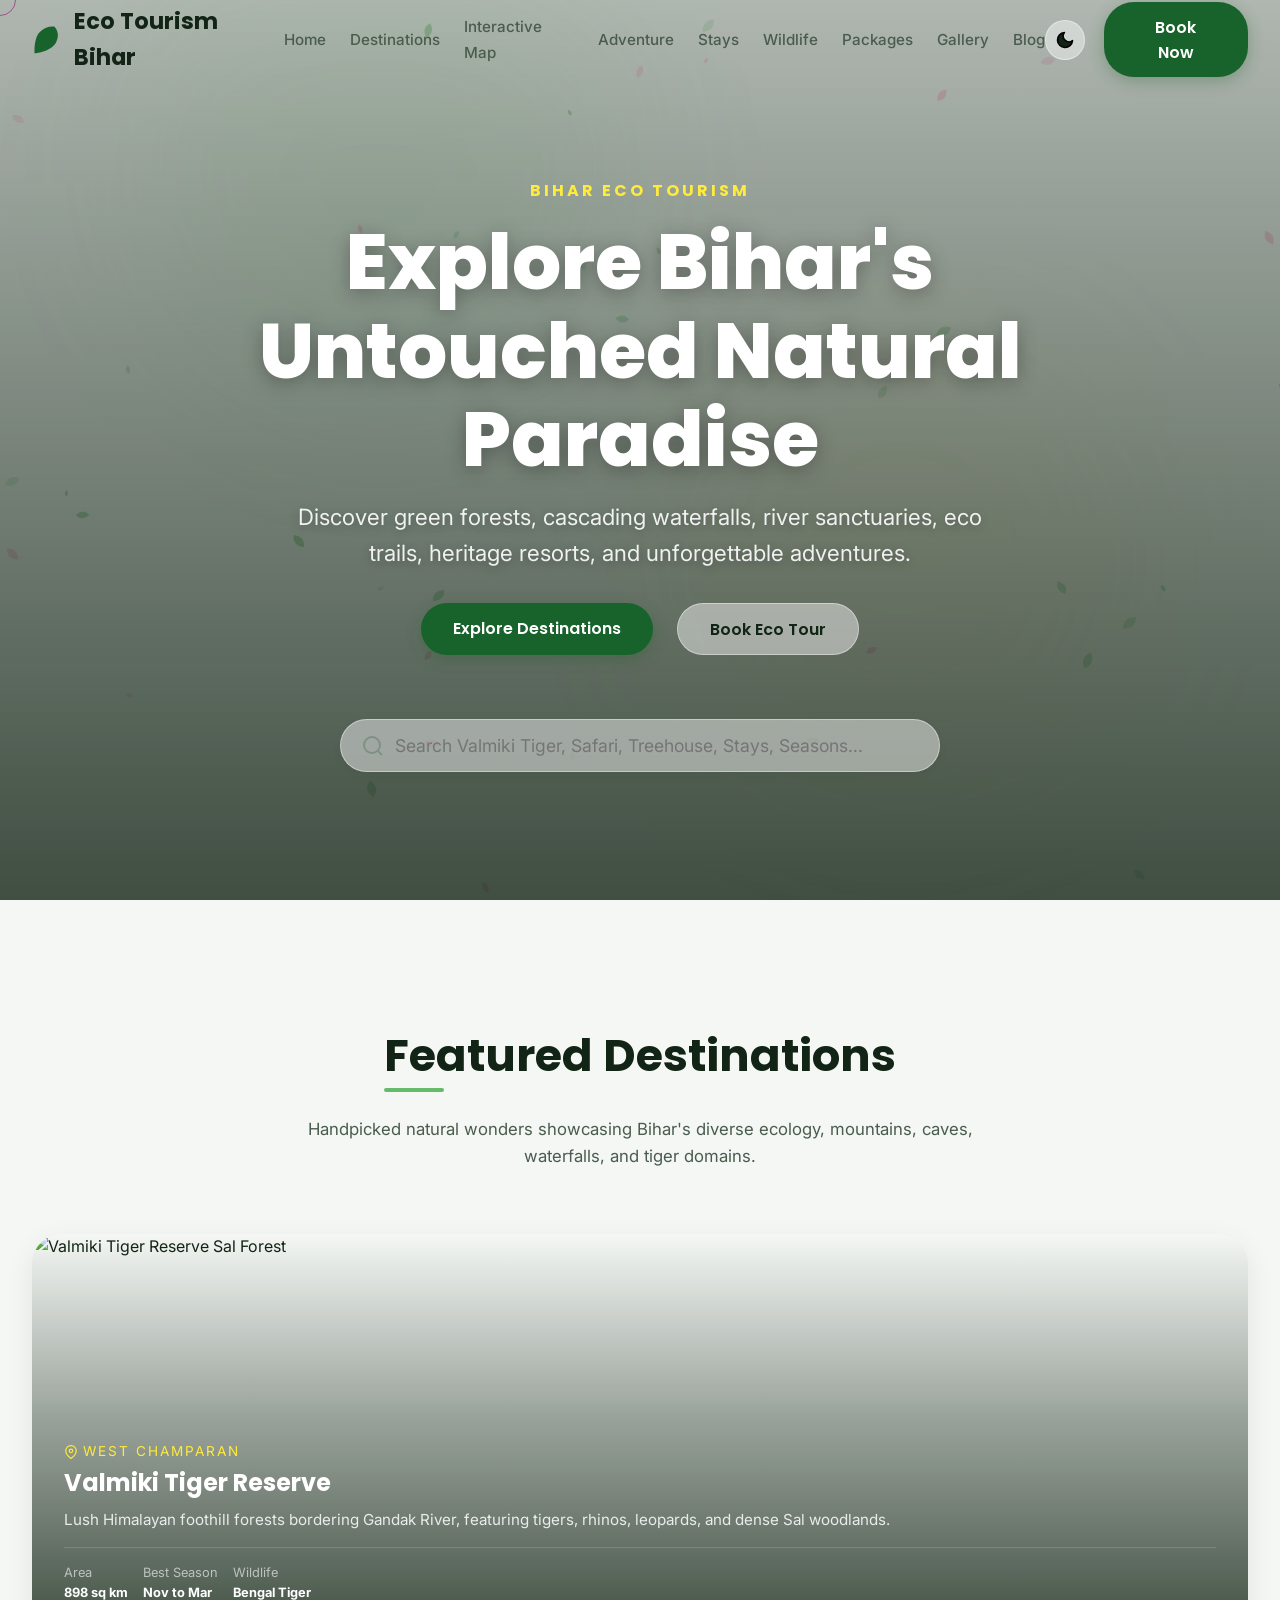
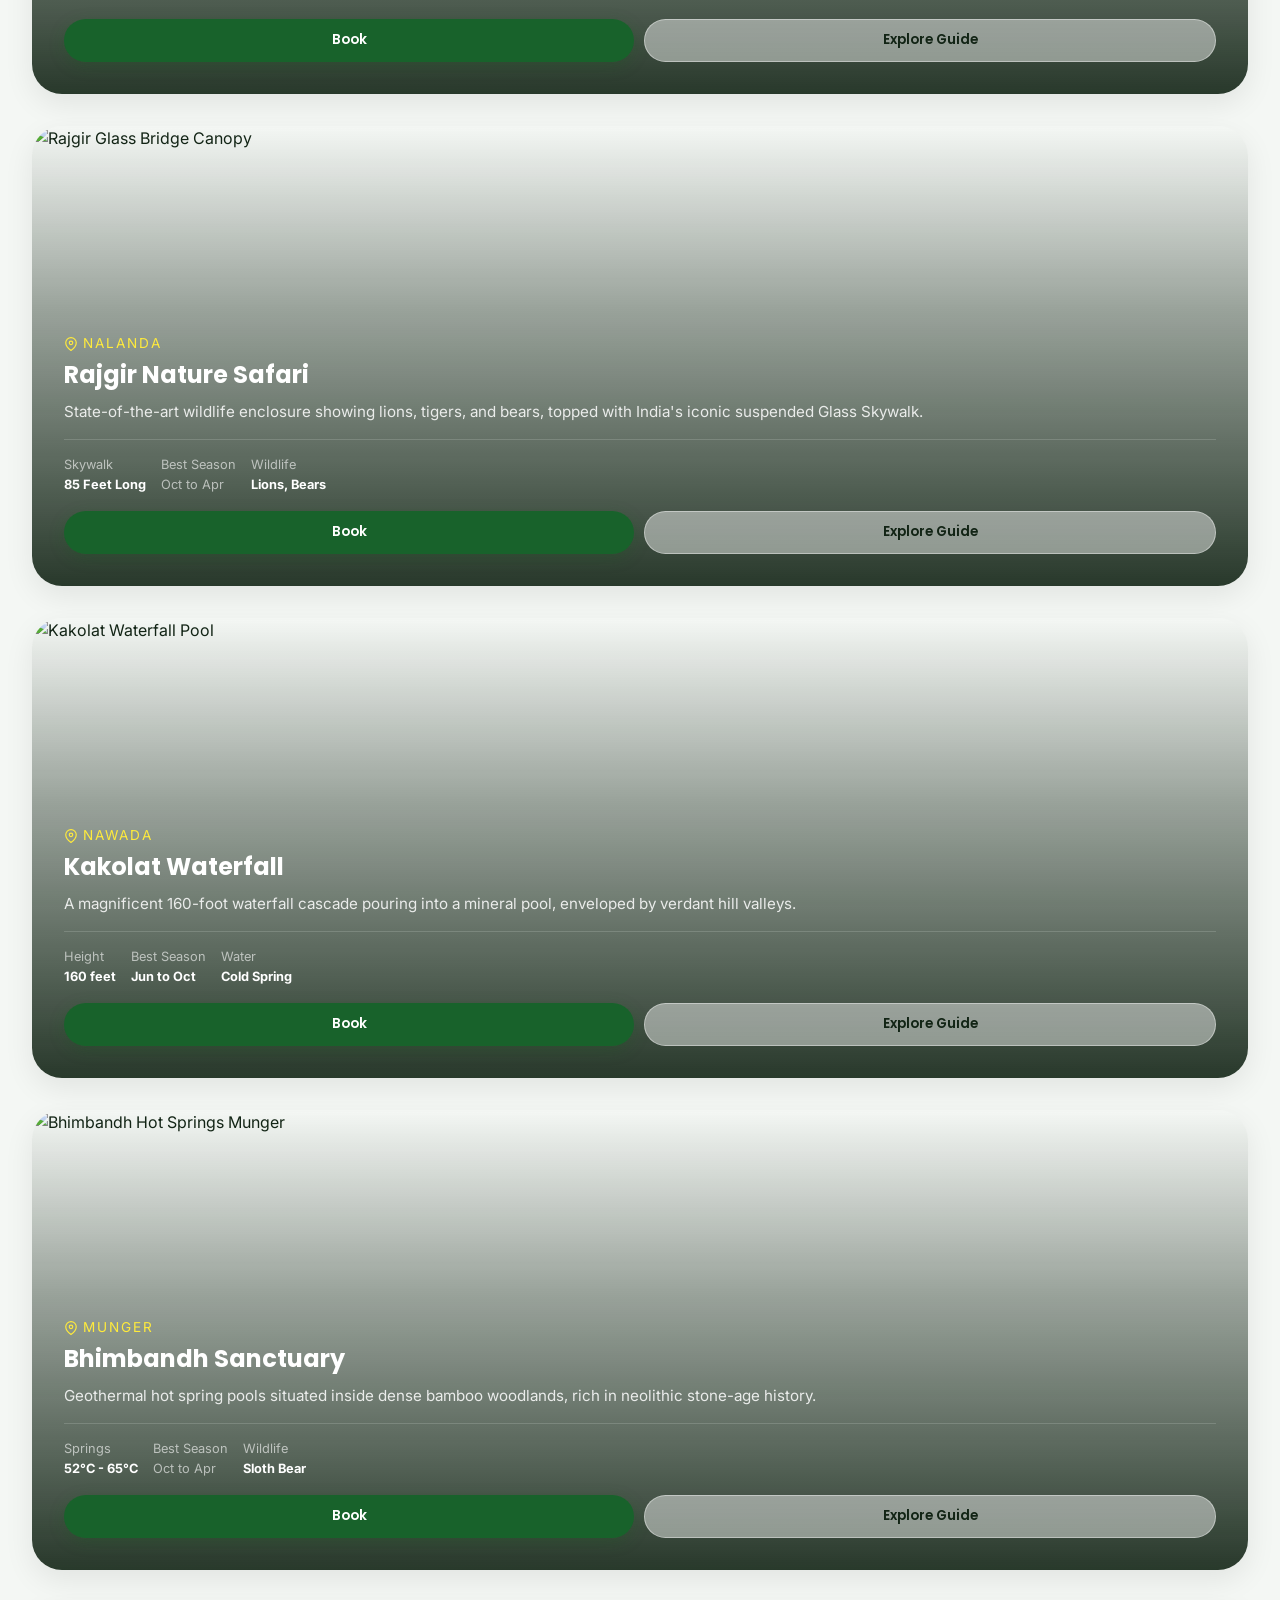
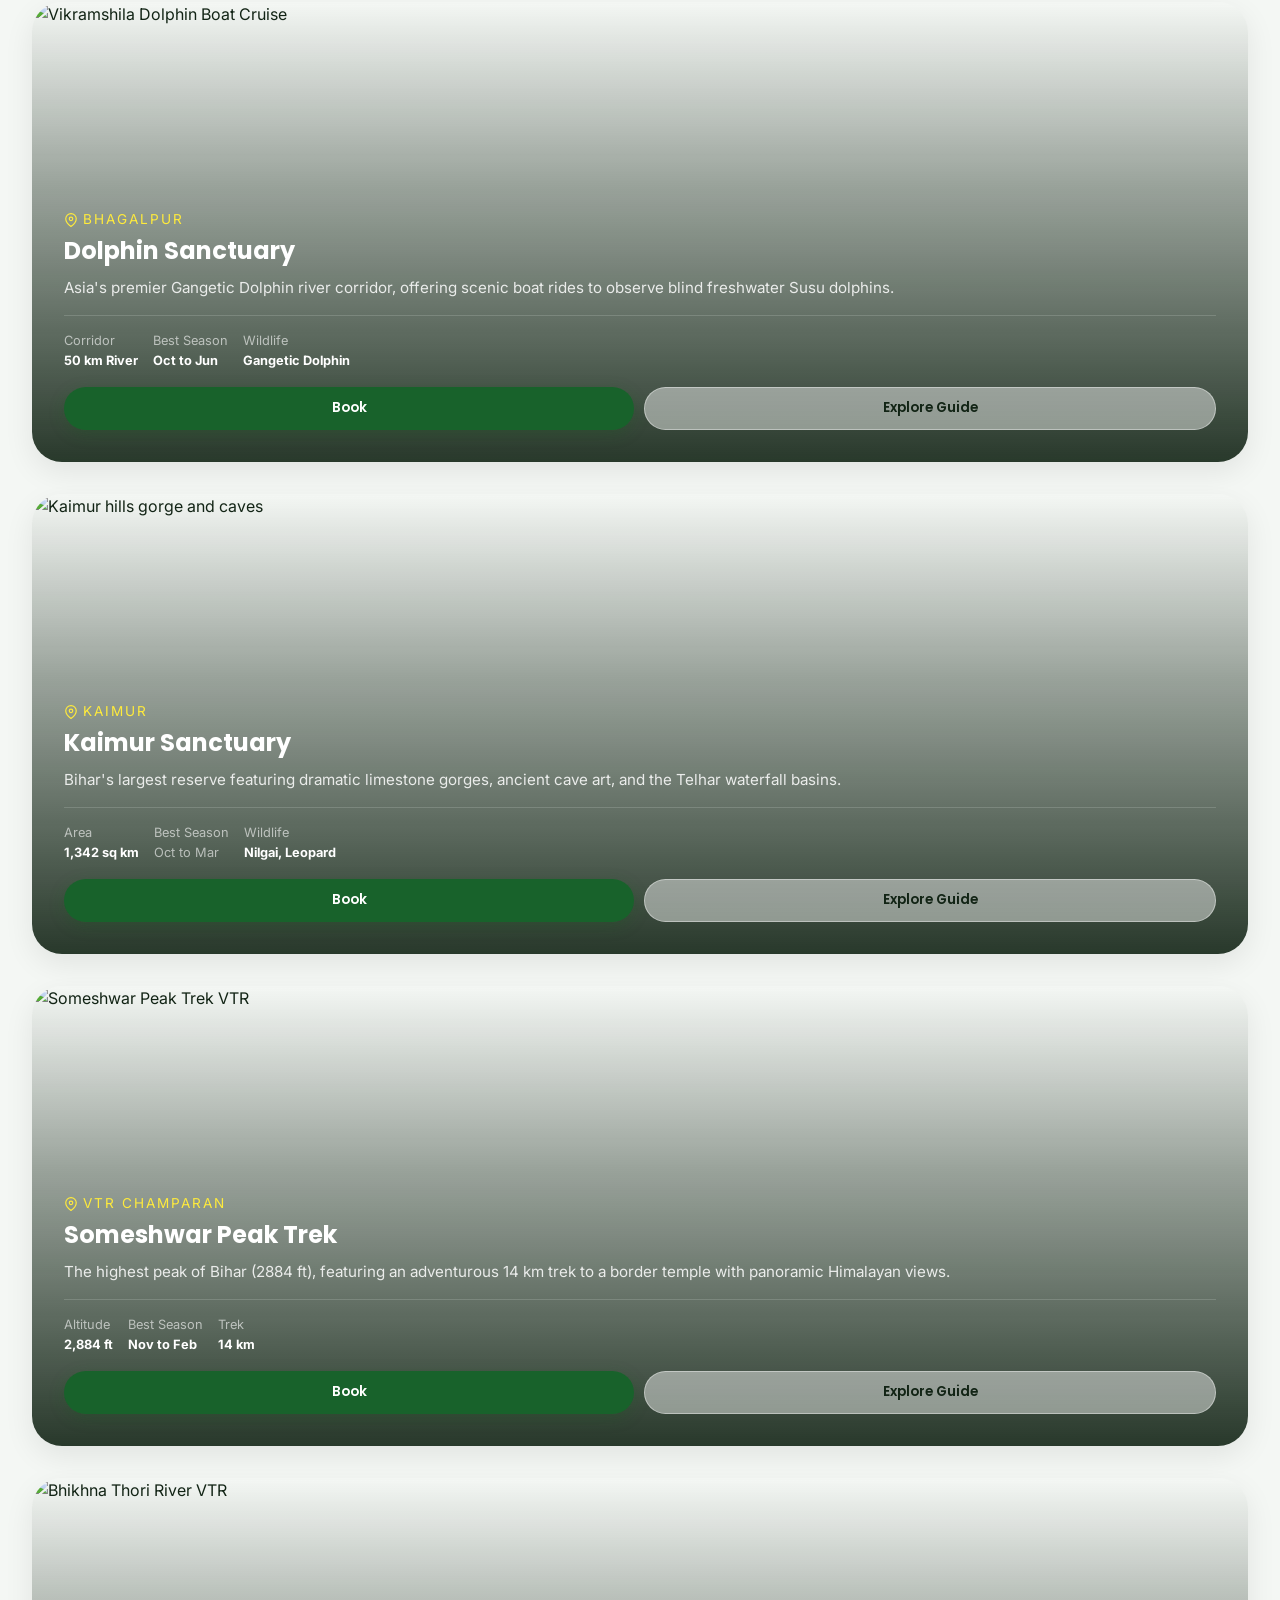
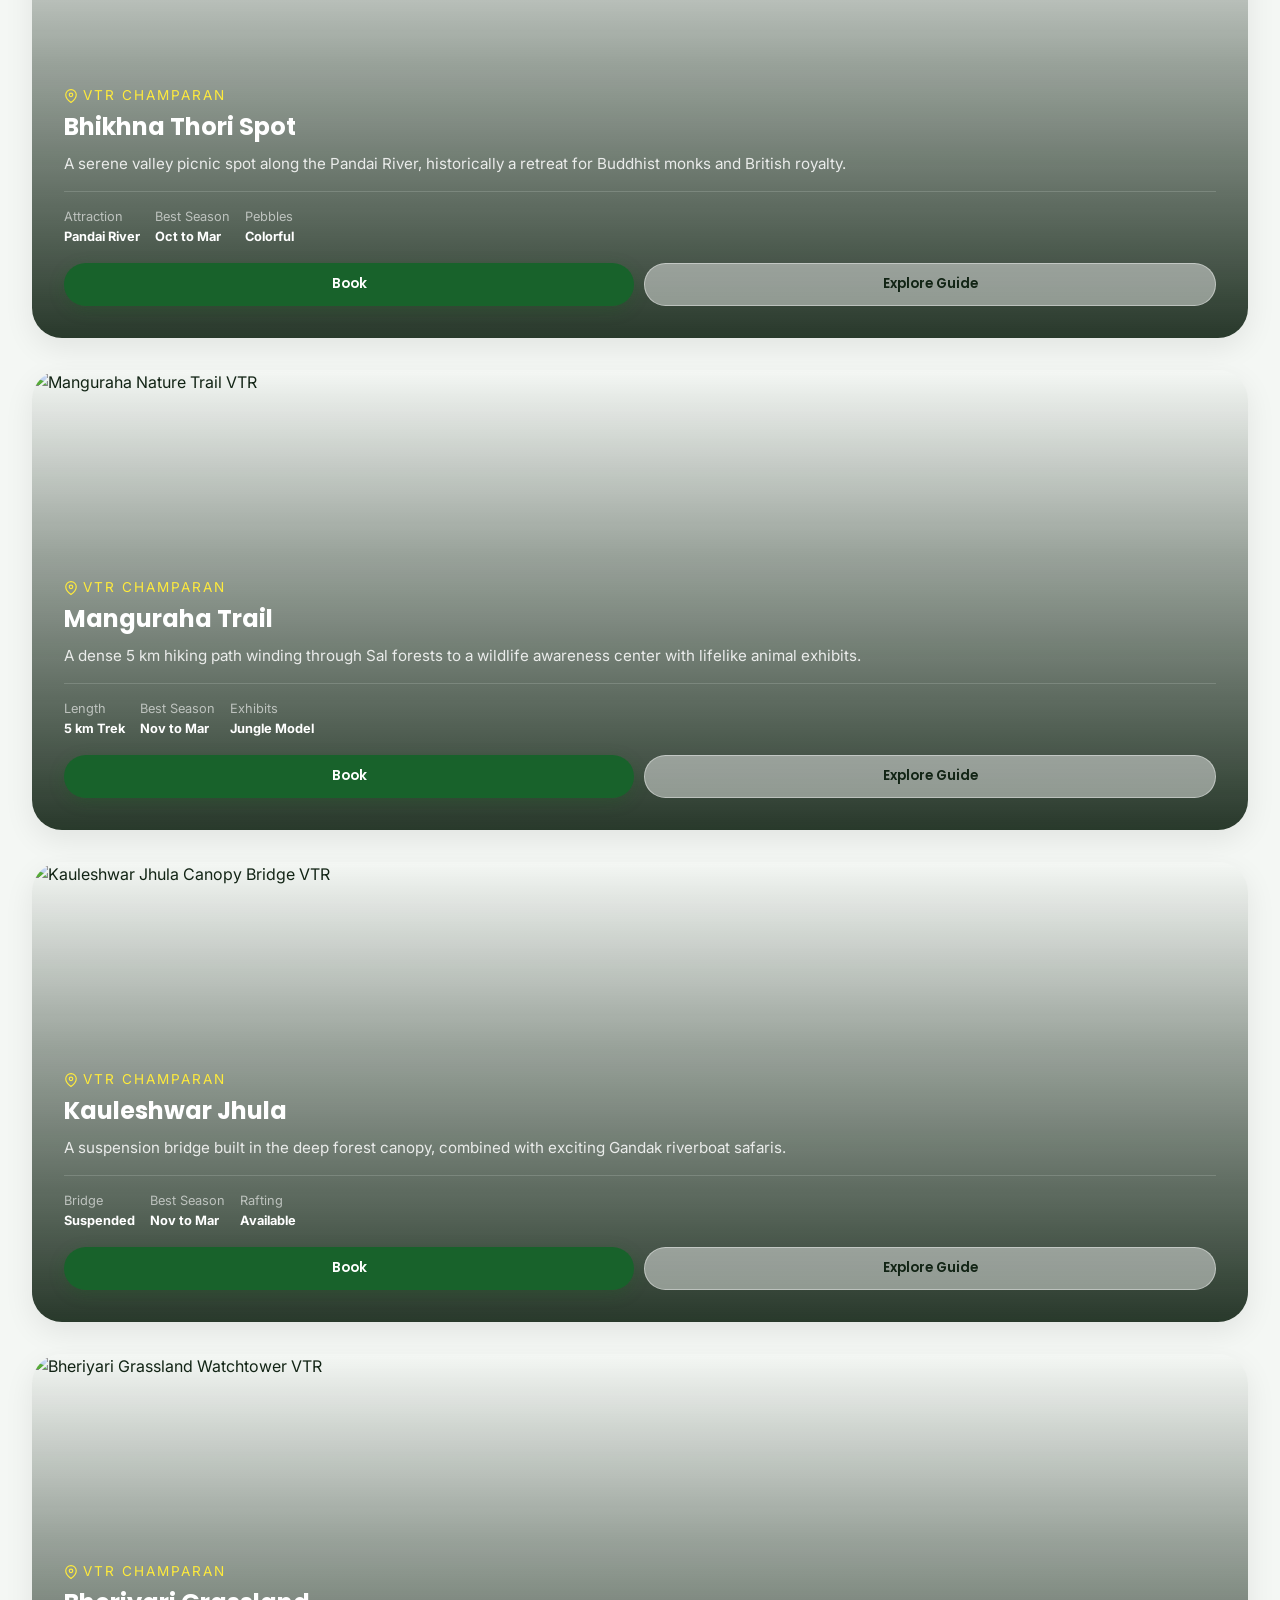
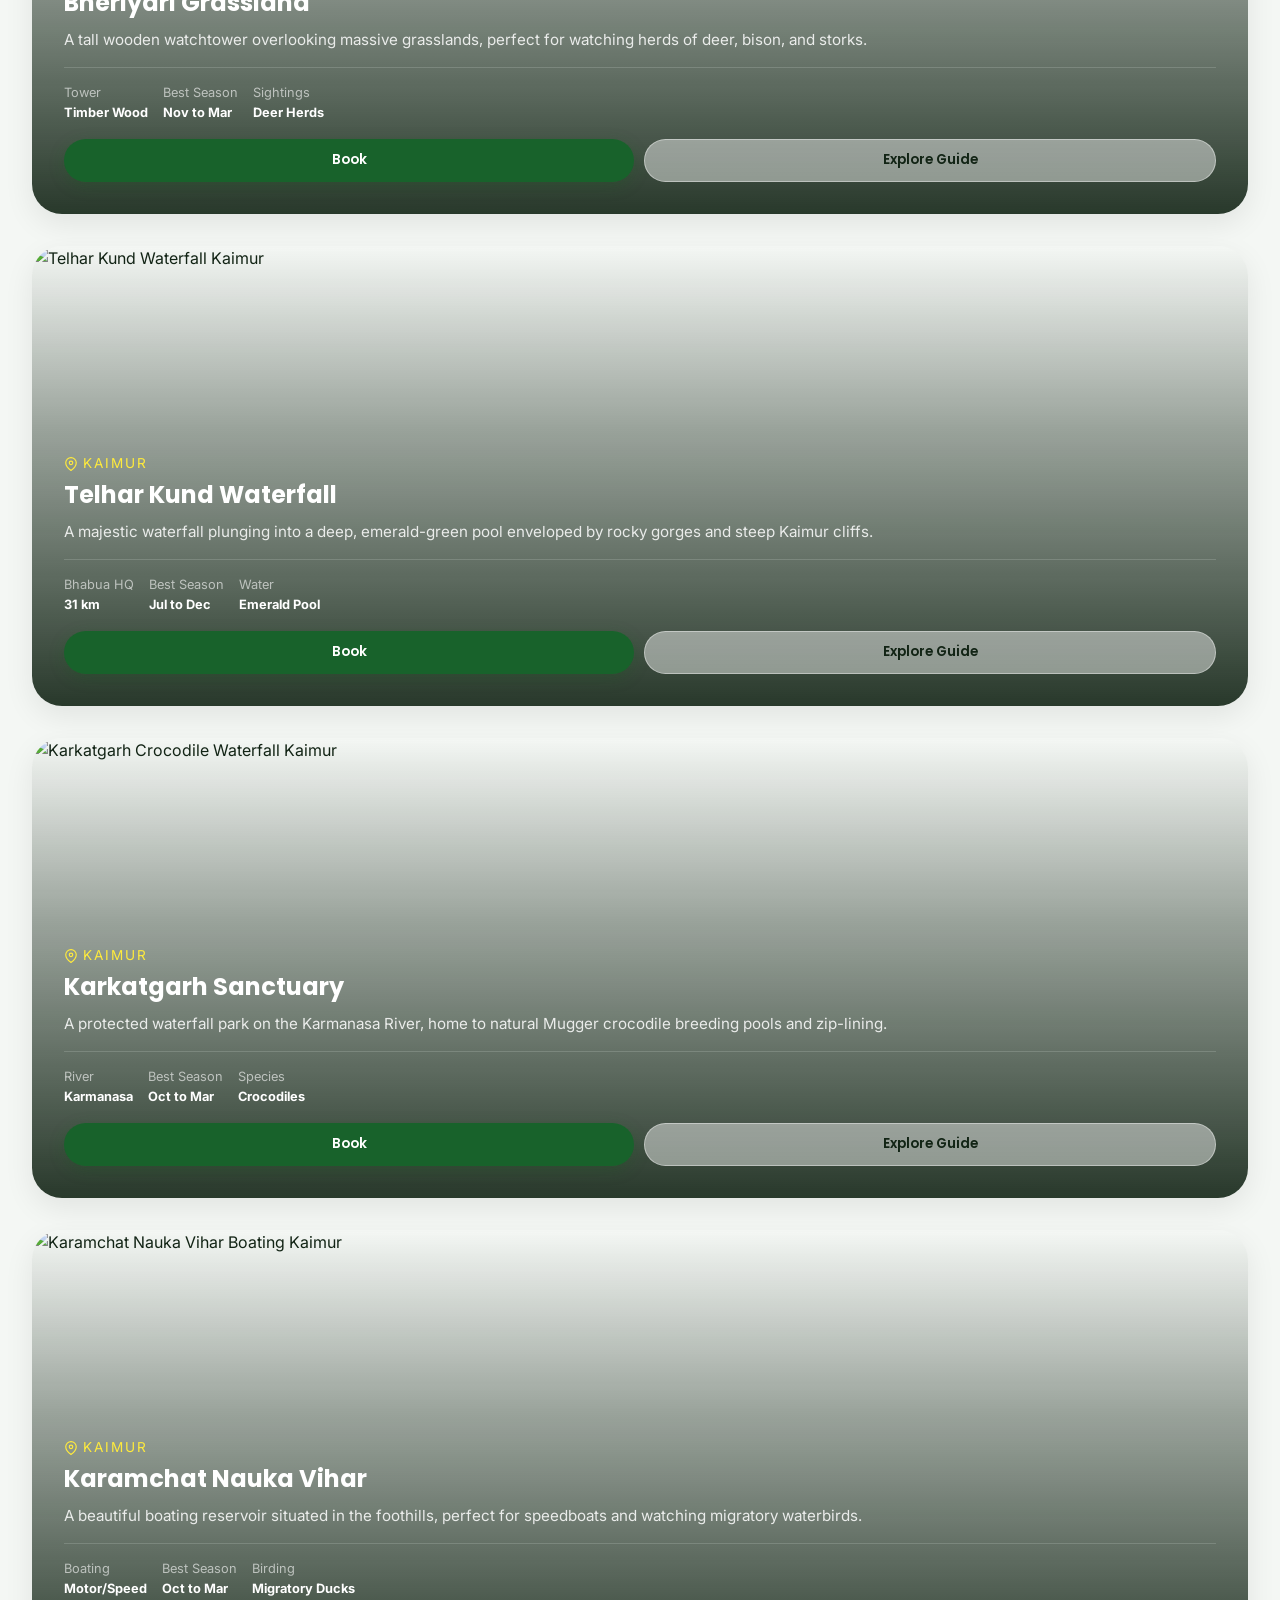
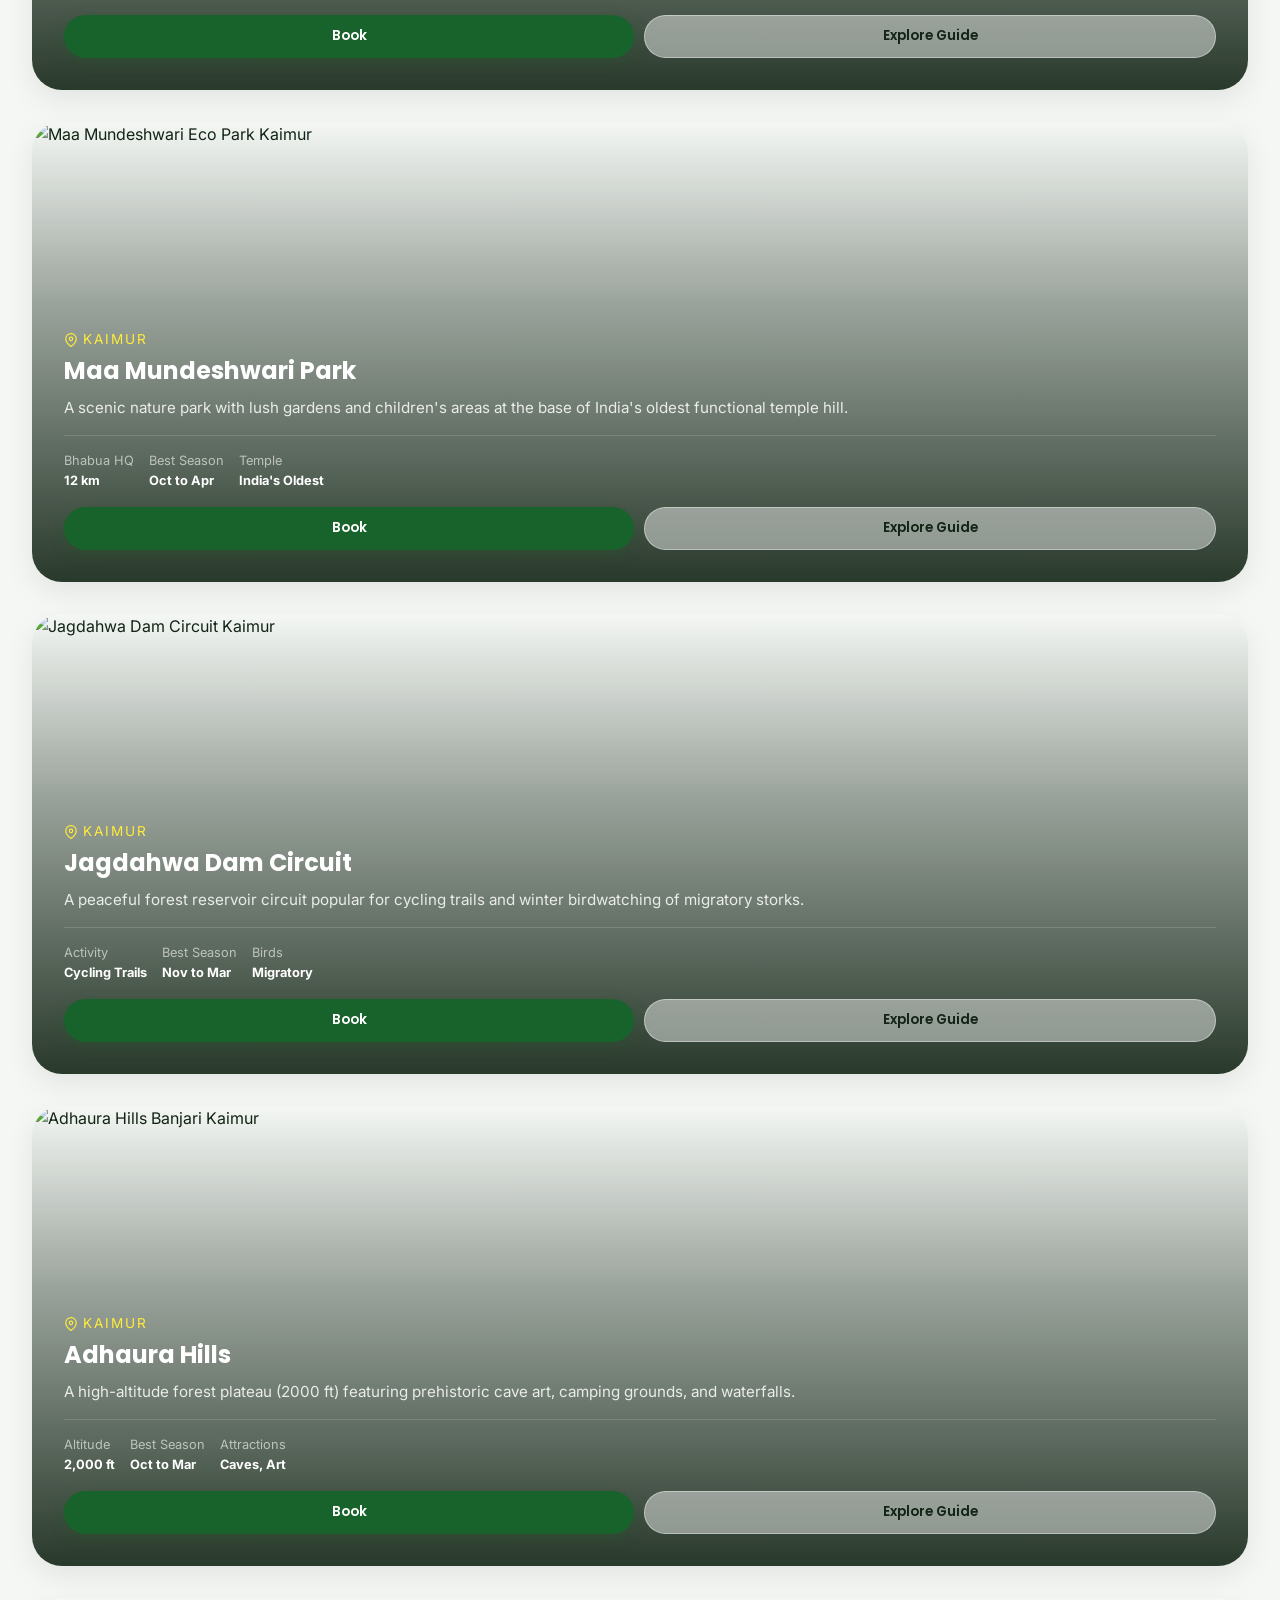
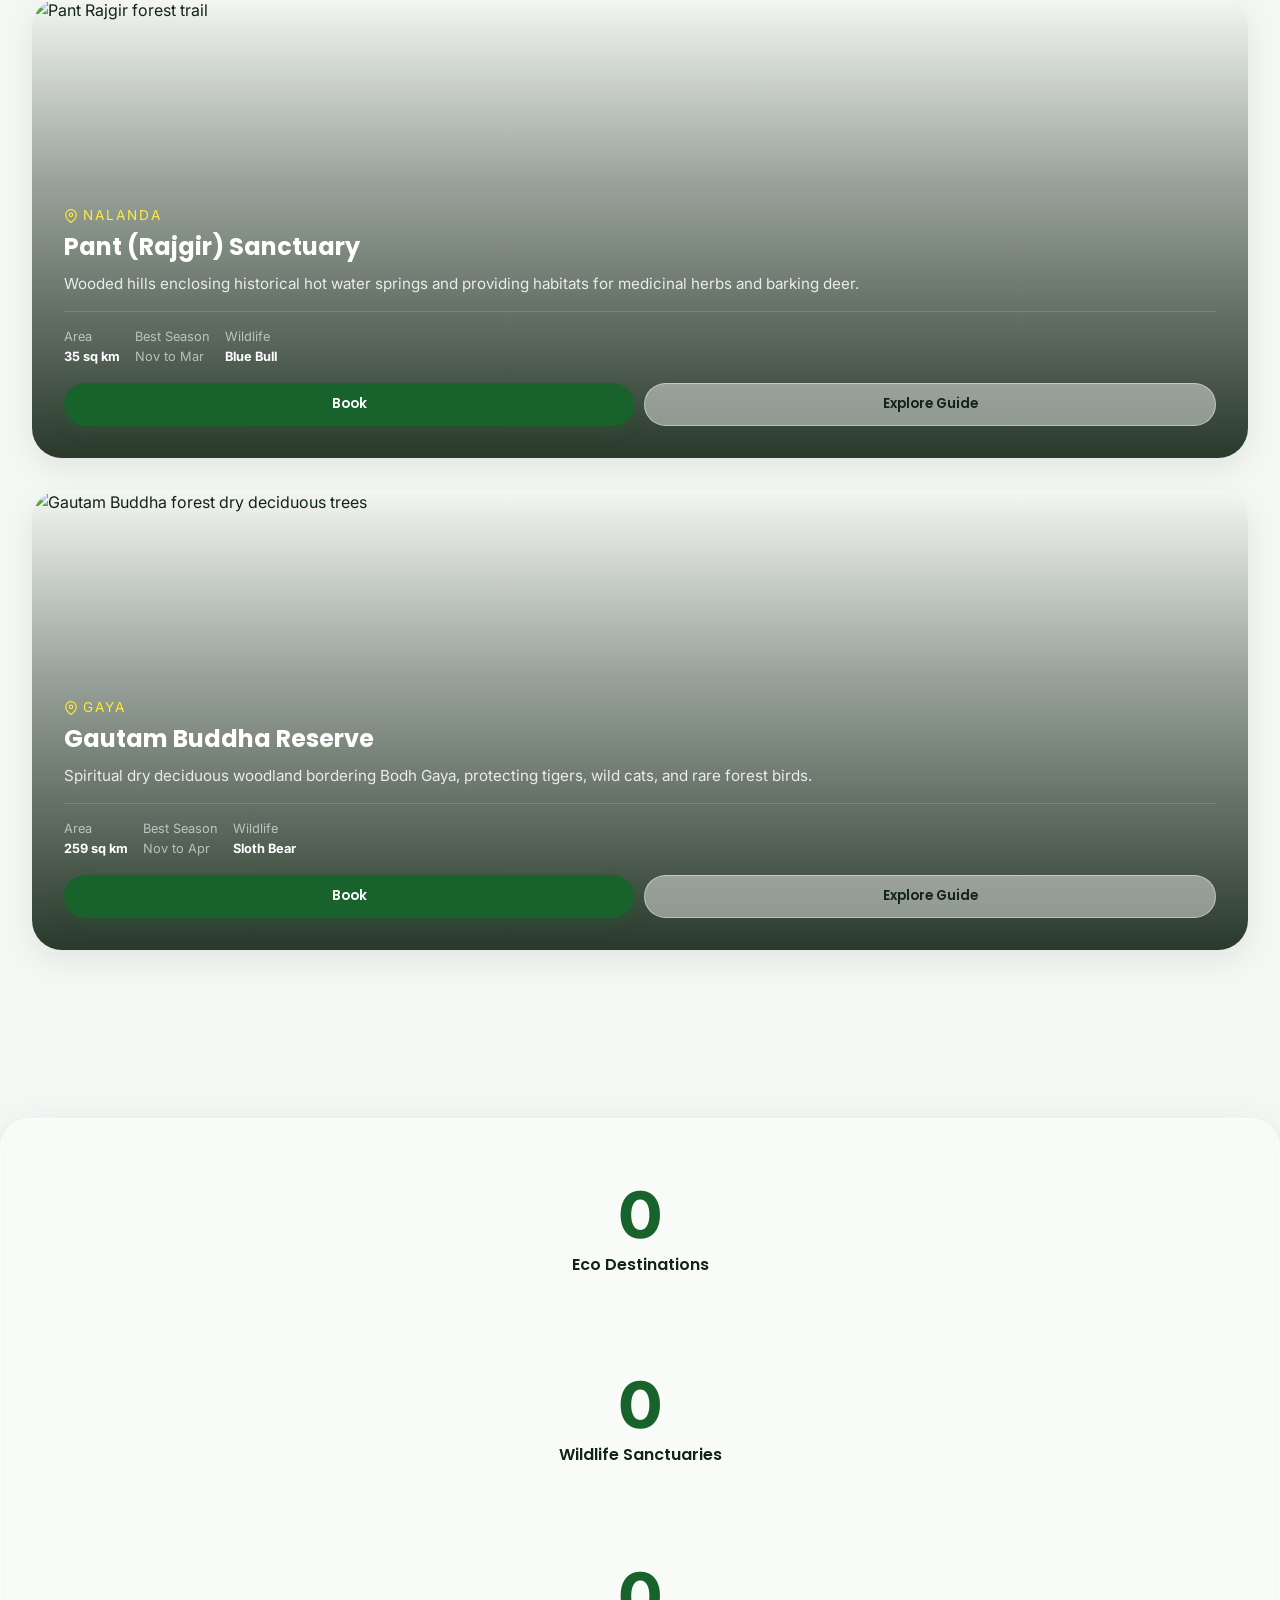
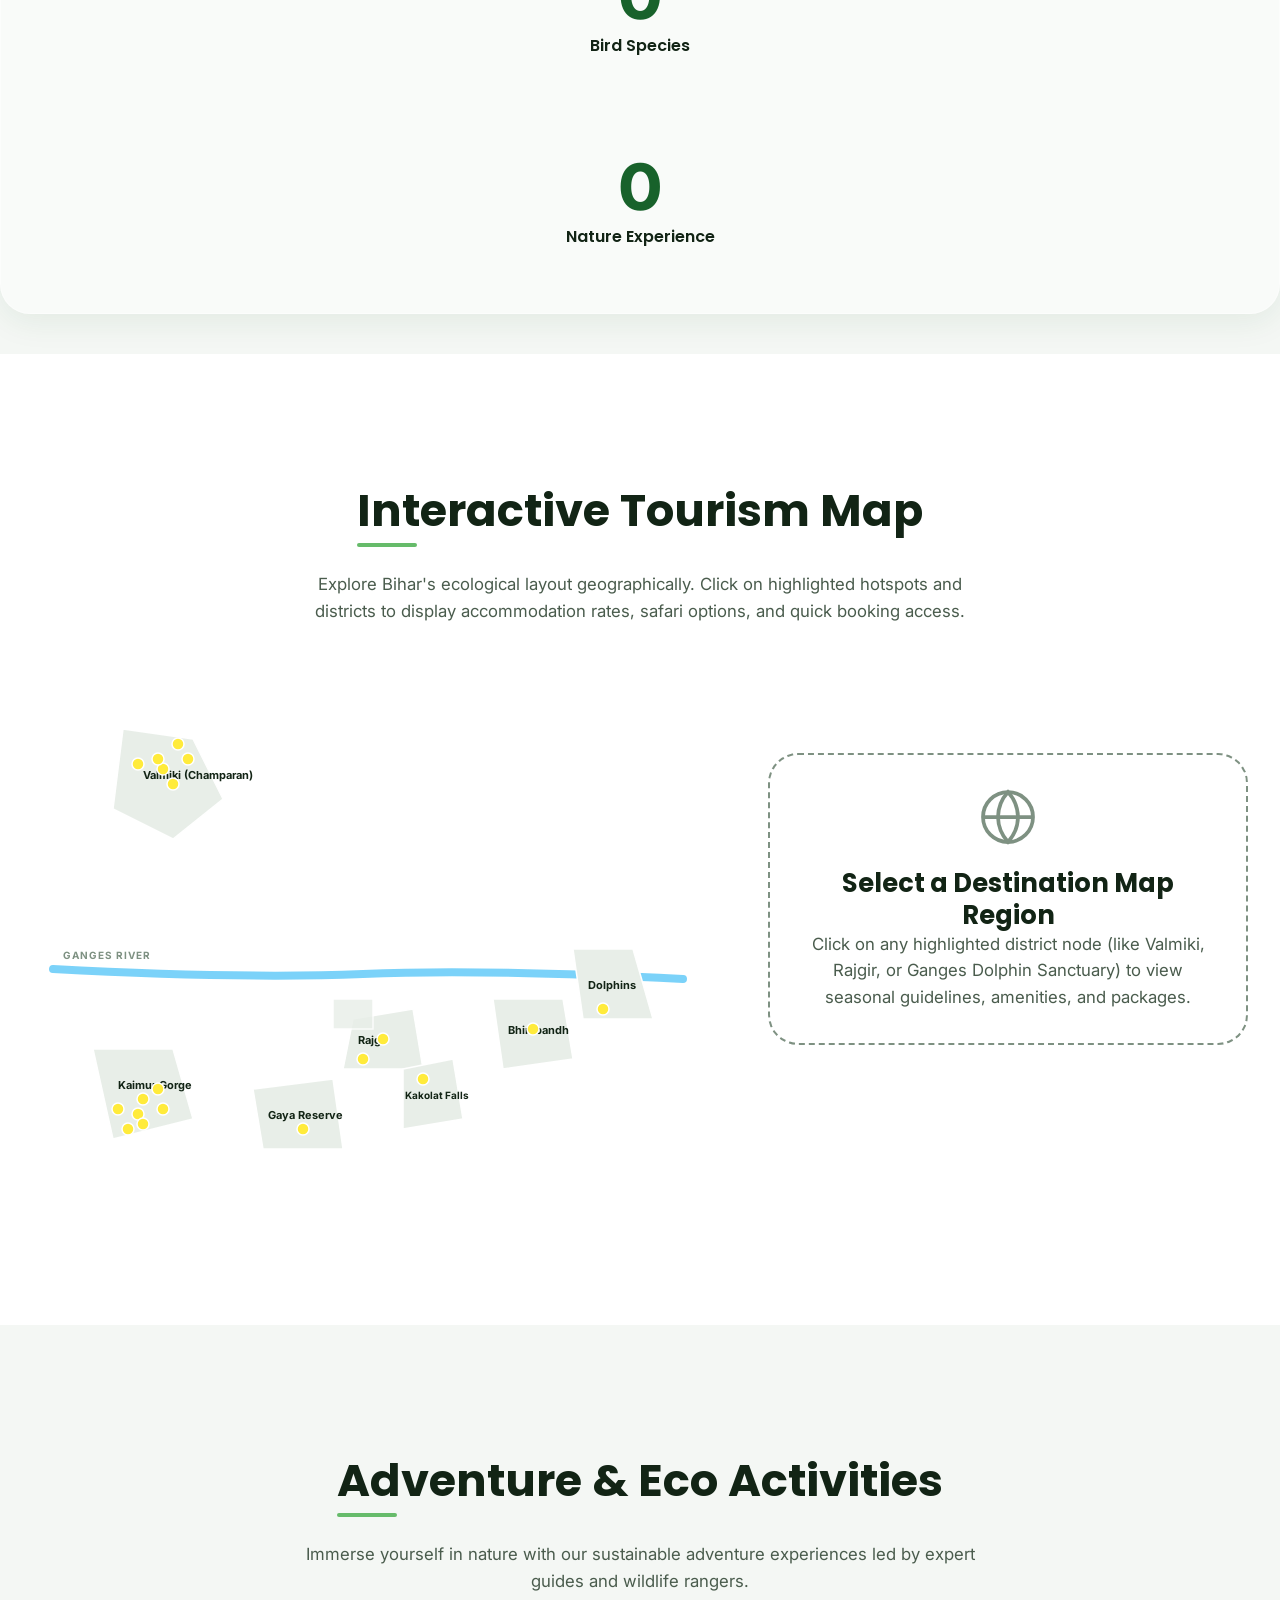
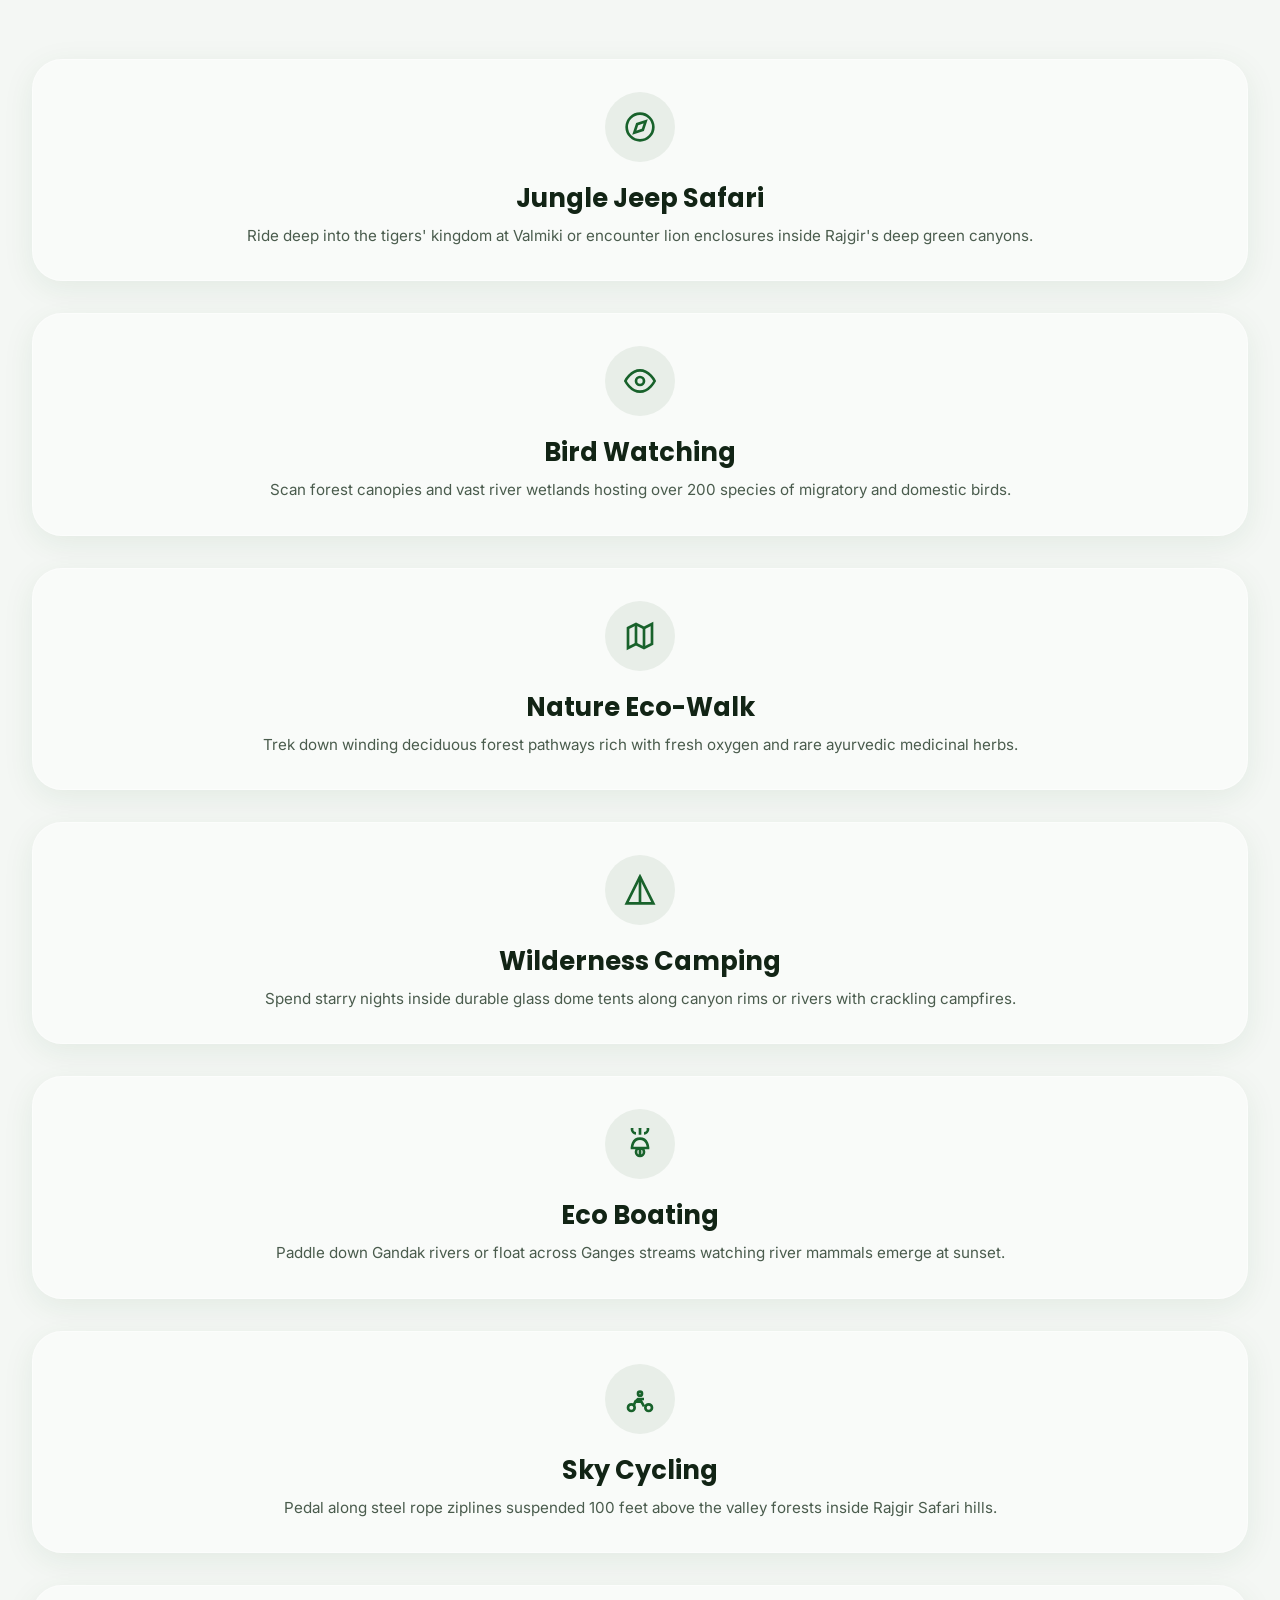
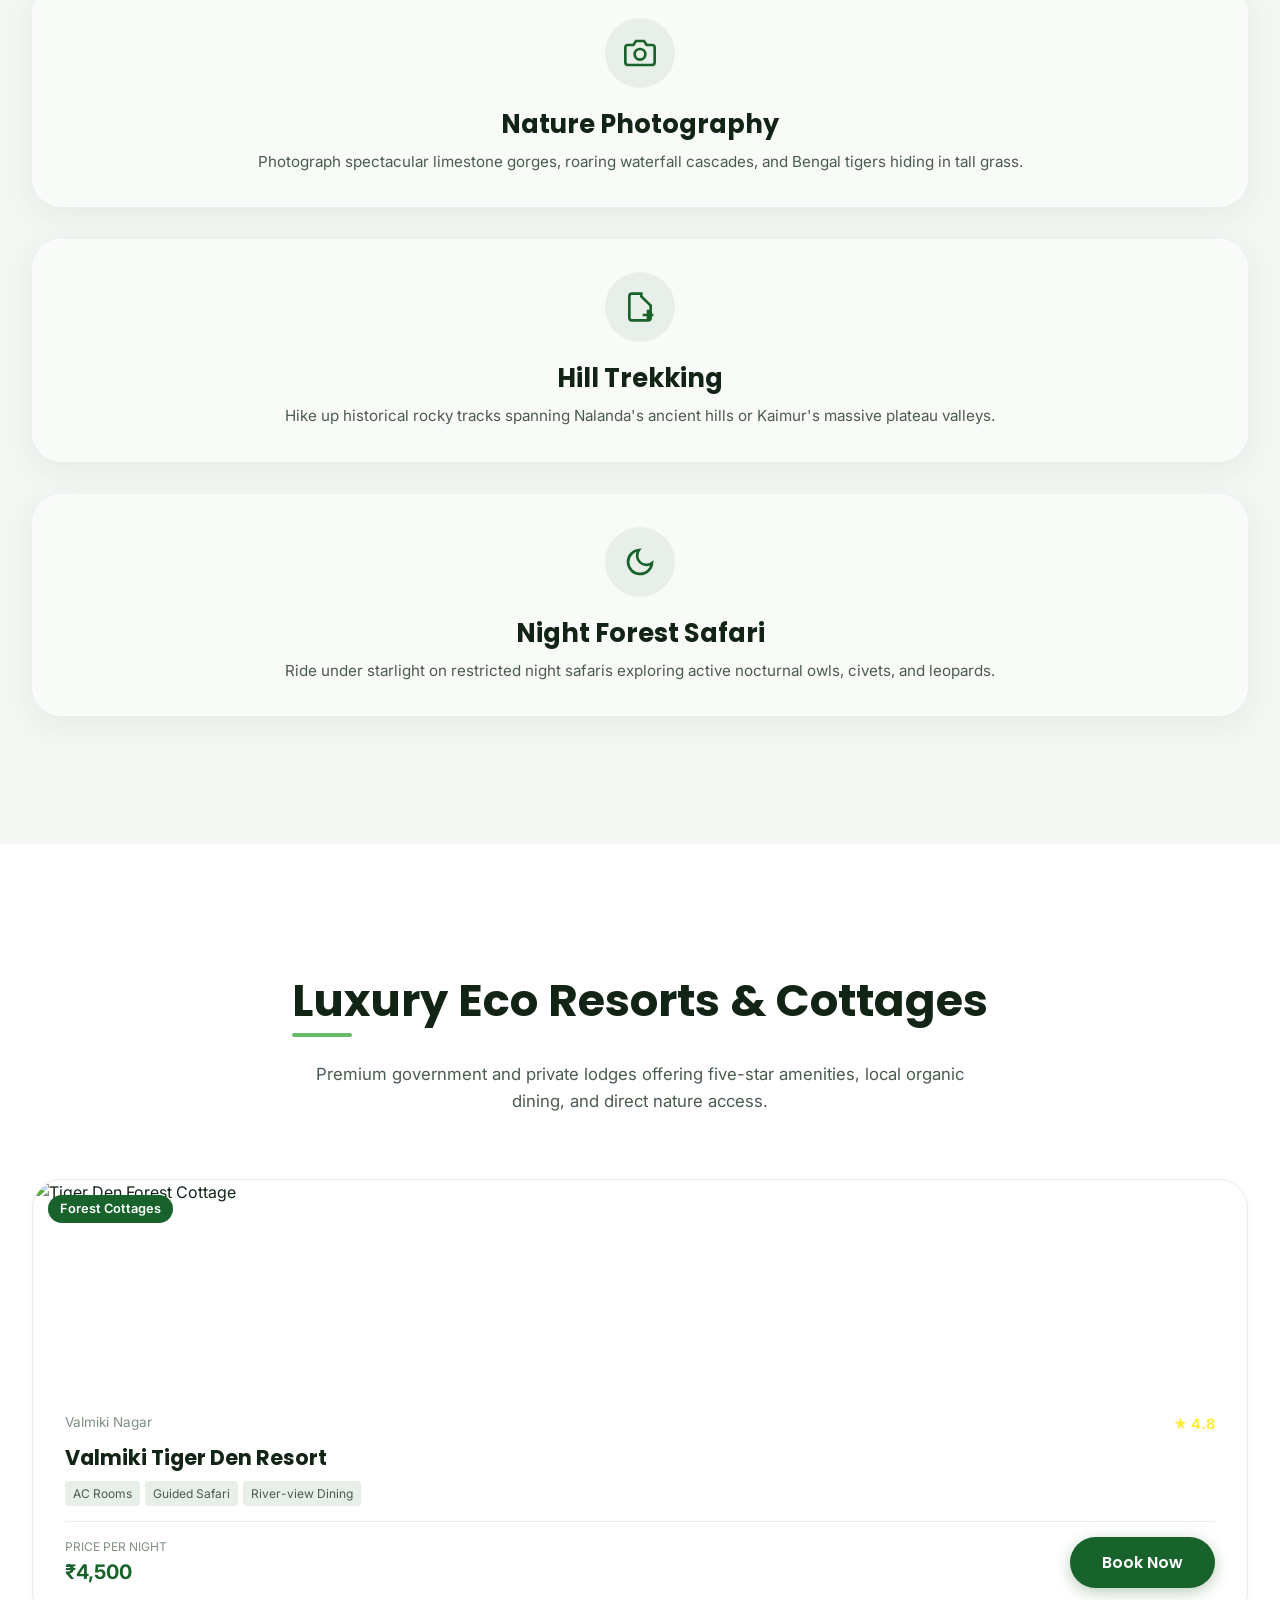
==== commit f977022c: "Add all 18 destinations to interactive SVG map and link Read Guide to details guides" ====
--- a/index.html
+++ b/index.html
@@ -669,14 +669,38 @@
             <text x="545" y="300" fill="var(--text-primary)" font-size="11" font-weight="bold" pointer-events="none">Dolphins</text>
 
             <!-- Clickable Map Spots (Circles for specific centers) -->
+            <!-- Valmiki Area & Sub-spots -->
             <circle class="map-spot" data-dest="valmiki" cx="120" cy="80"/>
+            <circle class="map-spot" data-dest="someshwar_peak" cx="135" cy="55"/>
+            <circle class="map-spot" data-dest="bhikhna_thori" cx="145" cy="70"/>
+            <circle class="map-spot" data-dest="manguraha_trail" cx="130" cy="95"/>
+            <circle class="map-spot" data-dest="kauleshwar_jhula" cx="95" cy="75"/>
+            <circle class="map-spot" data-dest="bheriyari_grassland" cx="115" cy="70"/>
+
+            <!-- Rajgir & Nalanda Area -->
             <circle class="map-spot" data-dest="rajgir" cx="340" cy="350"/>
+            <circle class="map-spot" data-dest="pant" cx="320" cy="370"/>
+
+            <!-- Gaya Area -->
+            <circle class="map-spot" data-dest="gautam_buddha" cx="260" cy="440"/>
+
+            <!-- Nawada Area -->
             <circle class="map-spot" data-dest="kakolat" cx="380" cy="390"/>
+
+            <!-- Munger Area -->
             <circle class="map-spot" data-dest="bhimbandh" cx="490" cy="340"/>
+
+            <!-- Bhagalpur Area -->
             <circle class="map-spot" data-dest="vikramshila" cx="560" cy="320"/>
+
+            <!-- Kaimur Gorge & Sub-spots -->
             <circle class="map-spot" data-dest="kaimur" cx="100" cy="410"/>
-            <circle class="map-spot" data-dest="pant" cx="320" cy="370"/>
-            <circle class="map-spot" data-dest="gautam_buddha" cx="260" cy="440"/>
+            <circle class="map-spot" data-dest="telhar_kund" cx="95" cy="425"/>
+            <circle class="map-spot" data-dest="karkatgarh" cx="75" cy="420"/>
+            <circle class="map-spot" data-dest="karamchat" cx="115" cy="400"/>
+            <circle class="map-spot" data-dest="mundeshwari_park" cx="100" cy="435"/>
+            <circle class="map-spot" data-dest="jagdahwa_dam" cx="120" cy="420"/>
+            <circle class="map-spot" data-dest="adhaura_hills" cx="85" cy="440"/>
           </svg>
         </div>
 
